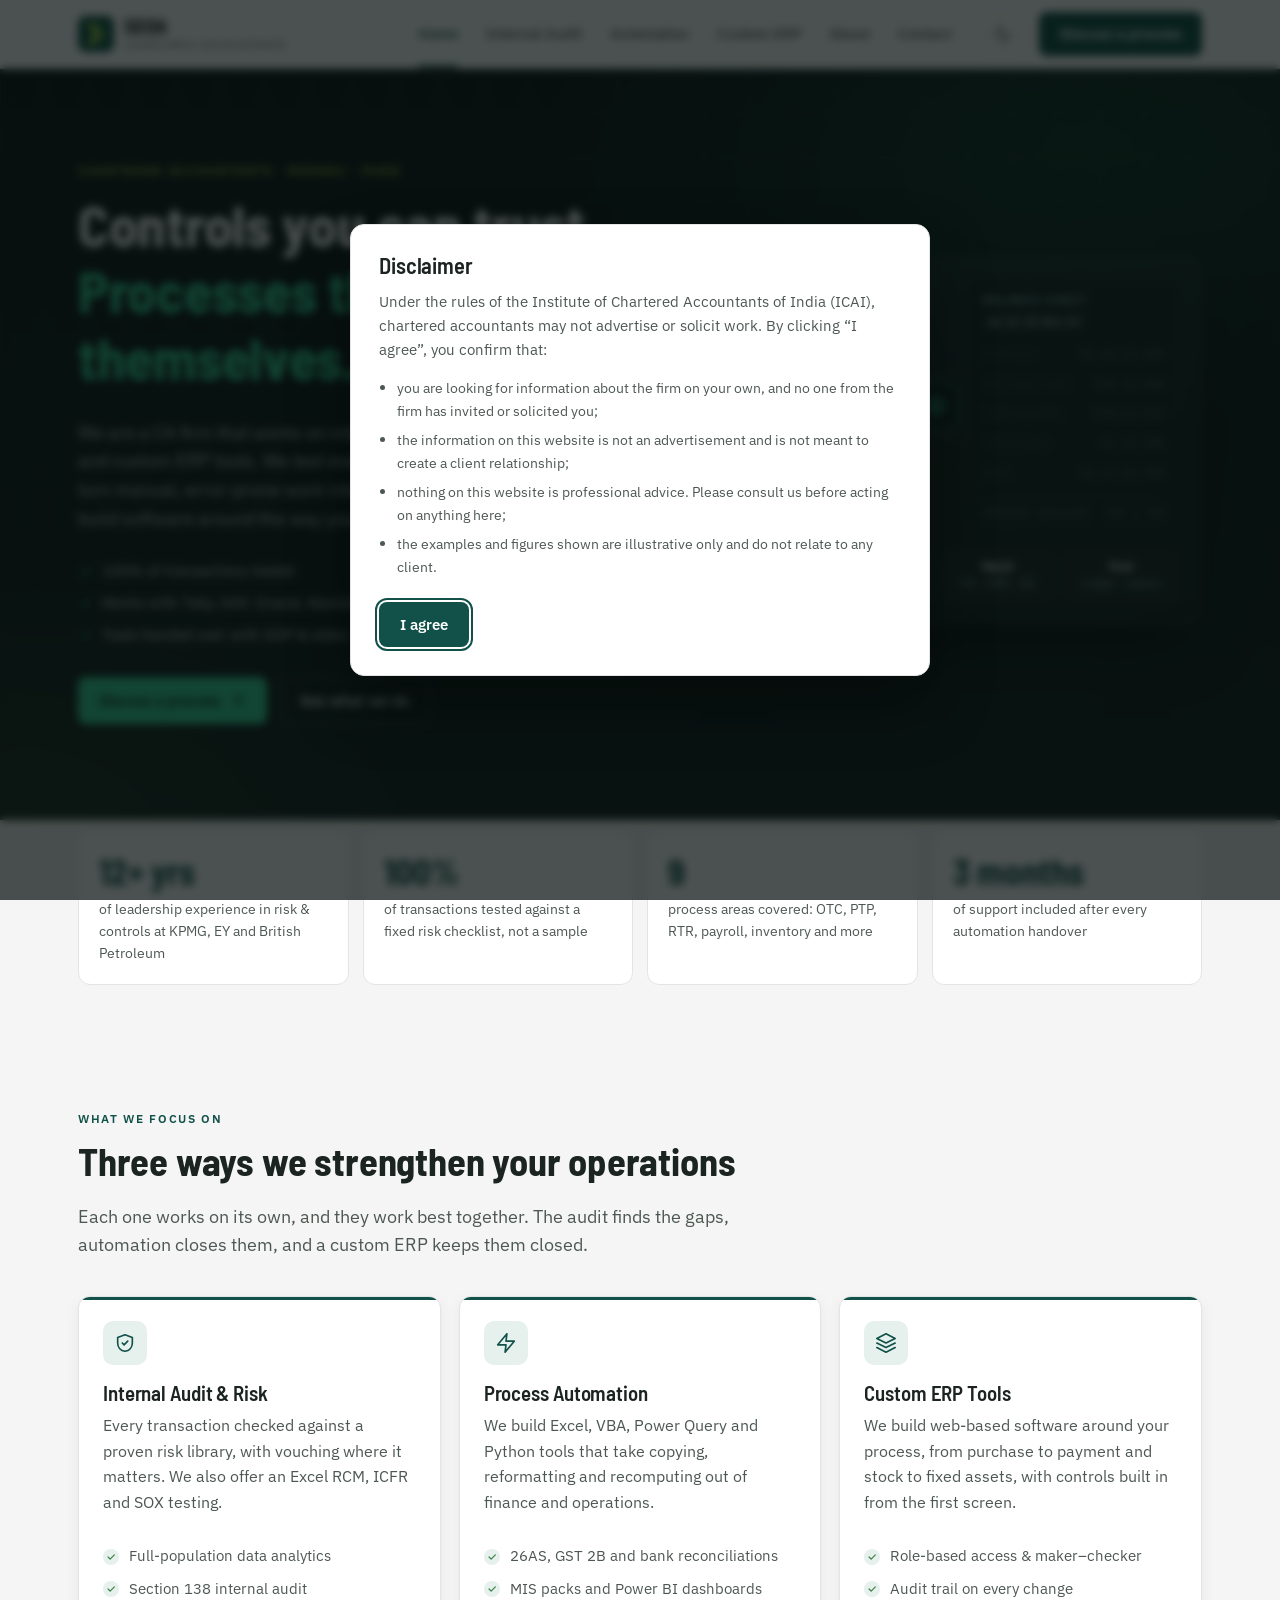
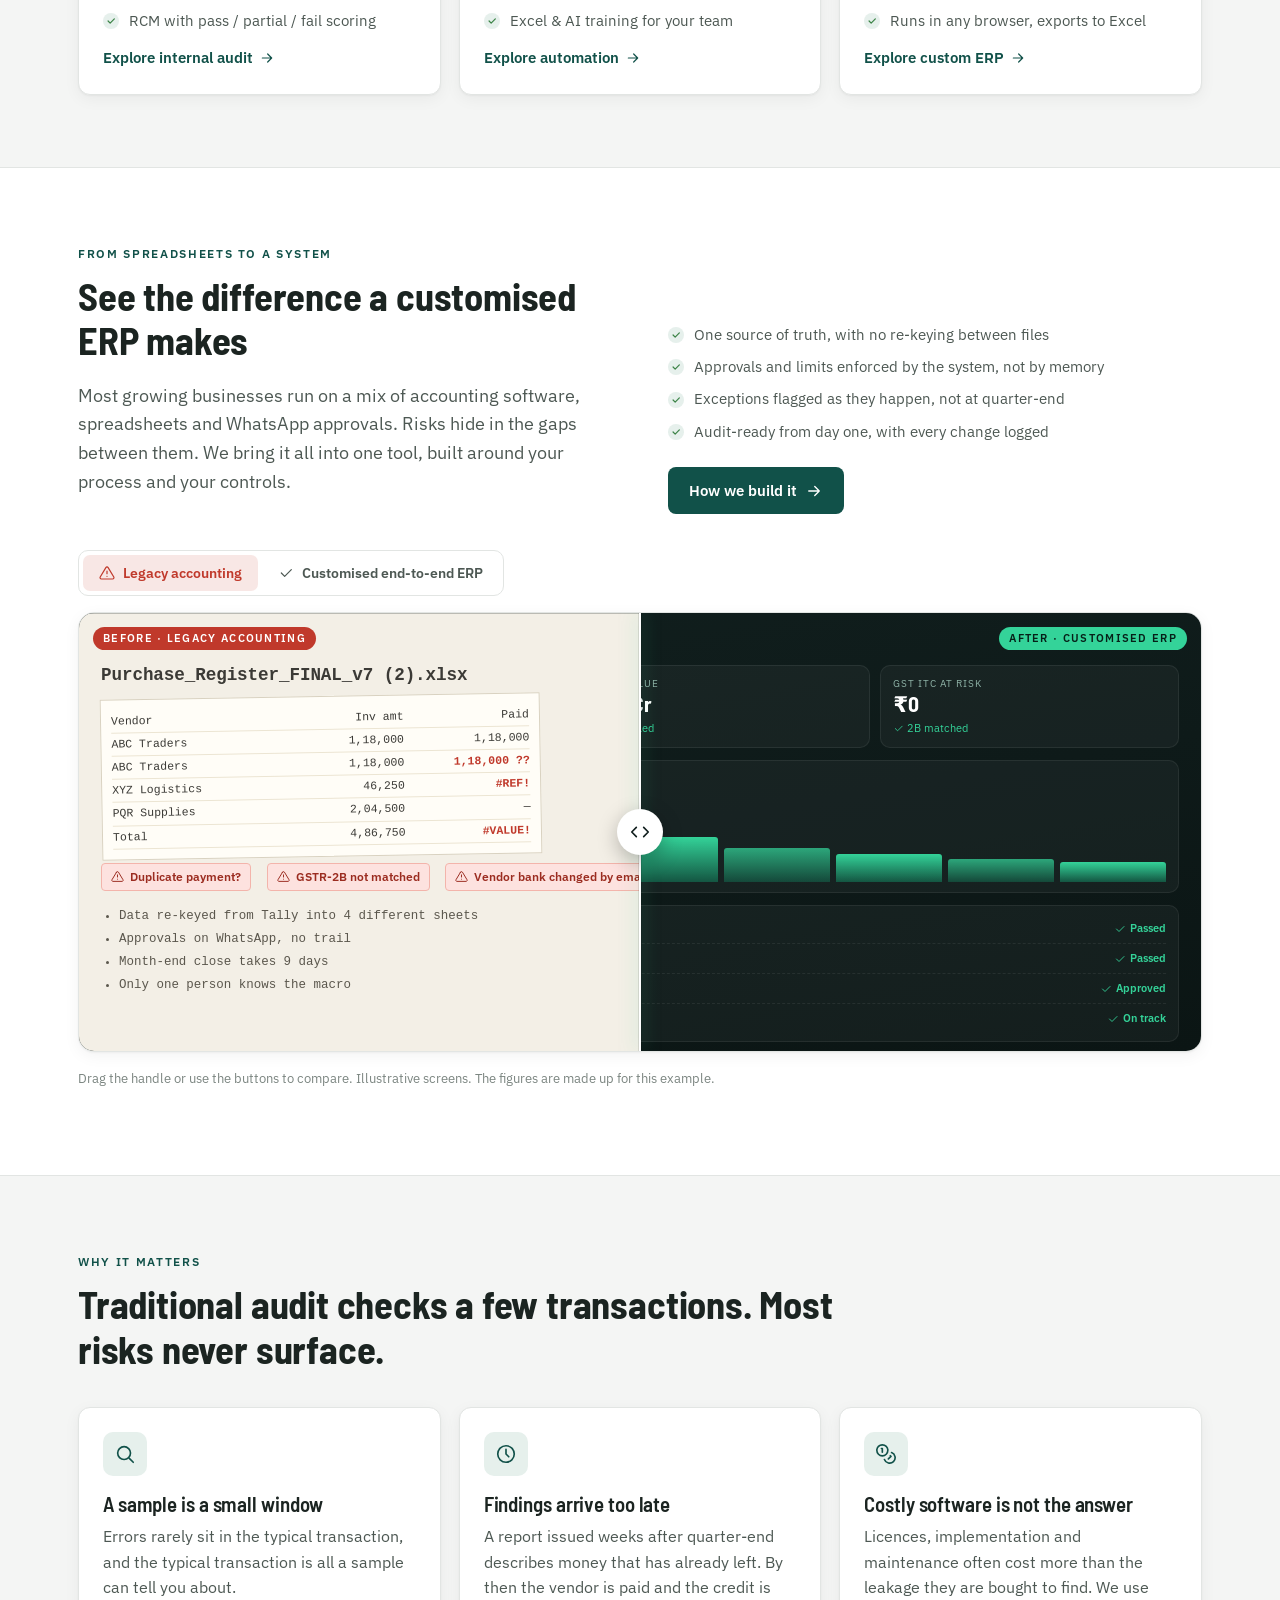
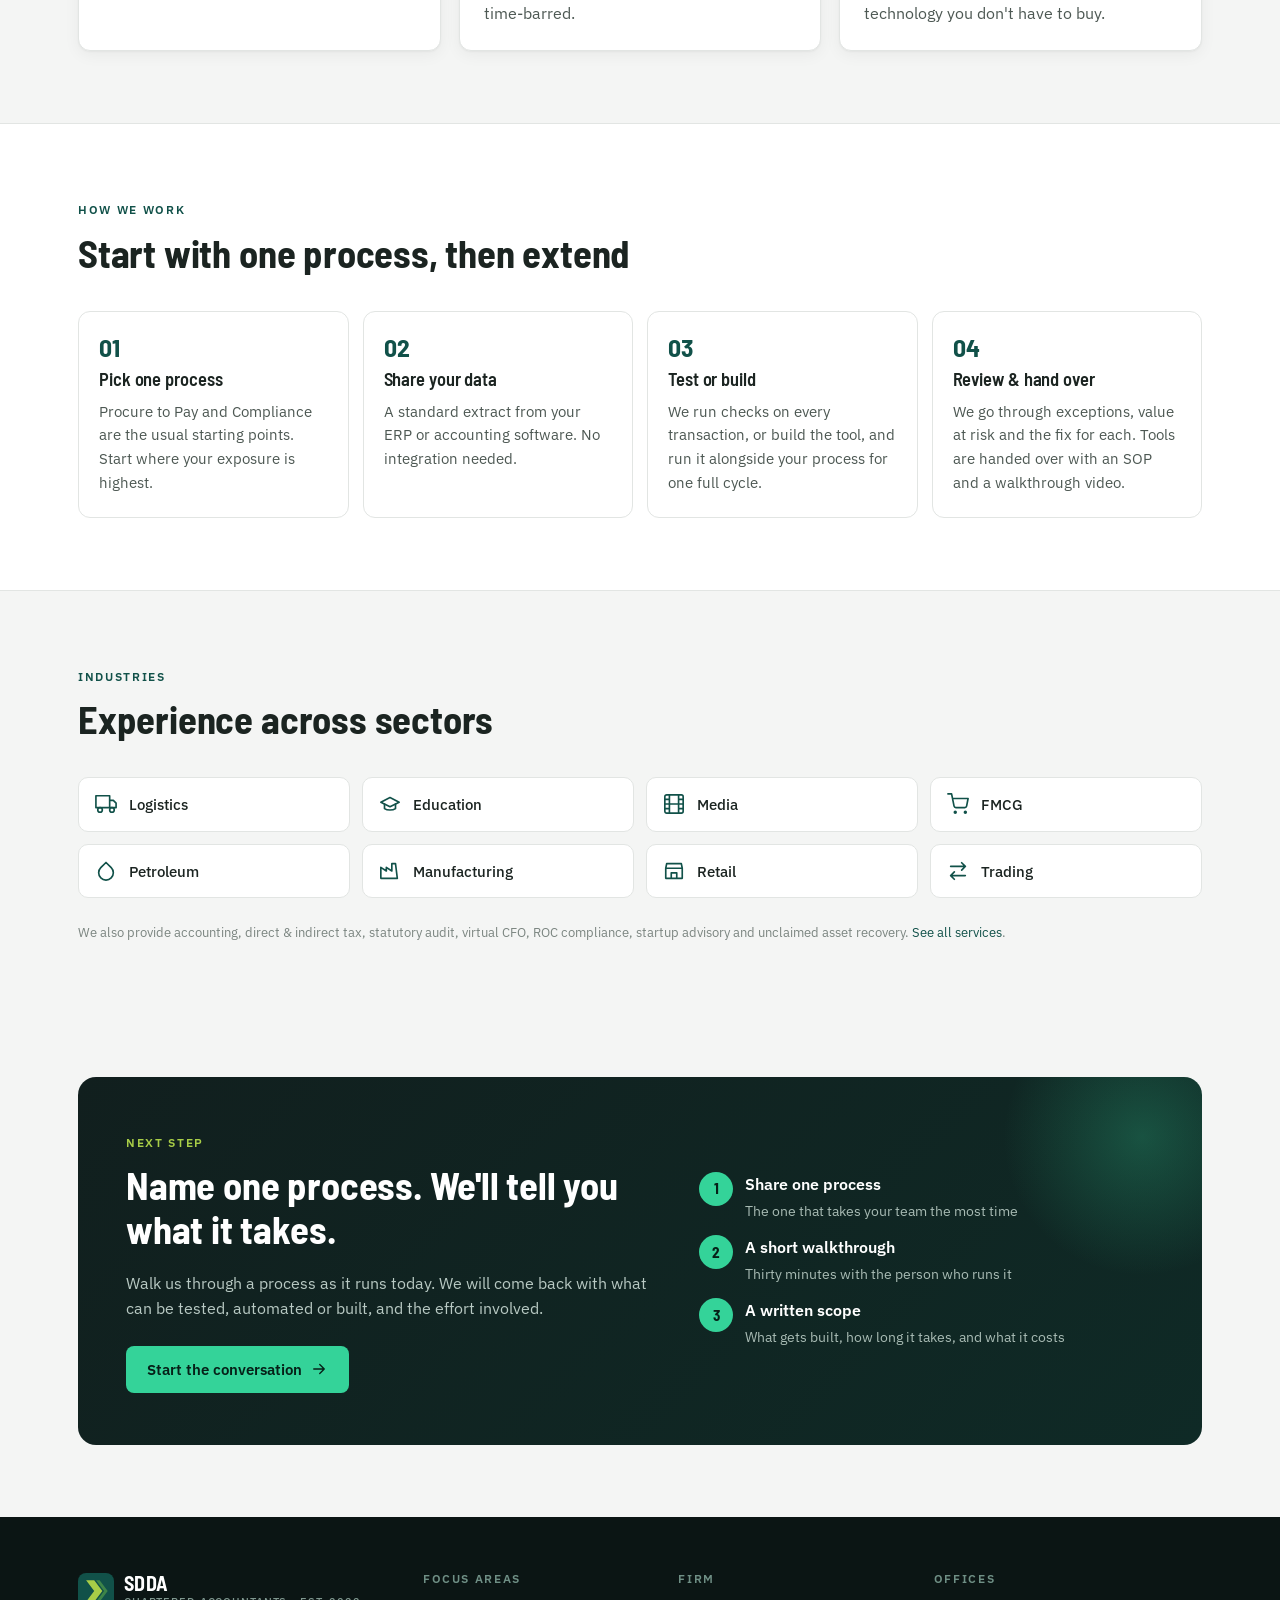
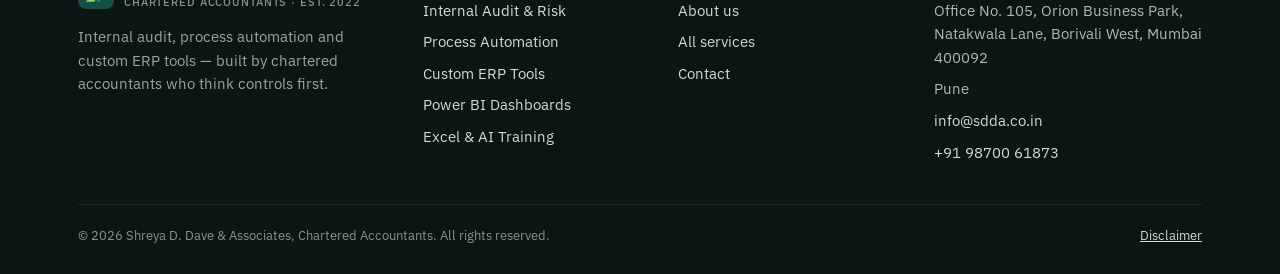
==== index.html @ 6442ee51 "Add SDDA firm website: internal audit, automation and custom ERP focus Static multi-page site with a" ====
<!doctype html>
<html lang="en-IN">
<head>
<meta charset="utf-8">
<meta name="viewport" content="width=device-width, initial-scale=1">
<title>SDDA · Internal Audit, Automation & Custom ERP</title>
<meta name="description" content="Chartered accountants in Mumbai and Pune. Internal audit that tests every transaction, process automation, and custom ERP tools built around your controls.">
<meta name="theme-color" content="#0b1514">
<link rel="icon" href="assets/img/favicon.svg" type="image/svg+xml">
<link rel="preconnect" href="https://fonts.googleapis.com">
<link rel="preconnect" href="https://fonts.gstatic.com" crossorigin>
<link href="https://fonts.googleapis.com/css2?family=Barlow+Semi+Condensed:wght@500;600;700&amp;family=IBM+Plex+Mono:wght@400;500;600&amp;family=IBM+Plex+Sans:wght@400;500;600&amp;display=swap" rel="stylesheet">
<link rel="stylesheet" href="assets/css/style.css">
<script>try{var t=localStorage.getItem("sdda-theme");if(t==="light"||t==="dark")document.documentElement.setAttribute("data-theme",t)}catch(e){}</script>
</head>
<body>
<a class="sr-only" href="#main">Skip to content</a>
<header class="site-header">
  <div class="wrap nav">
    <button class="icon-btn menu-btn" type="button" aria-label="Open menu" aria-expanded="false" aria-controls="nav-links"><svg viewBox="0 0 24 24" fill="none" stroke="currentColor" stroke-width="1.8" stroke-linecap="round" stroke-linejoin="round" aria-hidden="true"><path d="M4 6h16M4 12h16M4 18h16"/></svg></button>
    <a class="brand" href="index.html" aria-label="SDDA home">
      <svg class="brand-mark" viewBox="0 0 40 40" aria-hidden="true"><rect width="40" height="40" rx="9" fill="#115149"/><path d="M9 8h9l9 12-9 12H9l9-12z" fill="#a8cd47"/><path d="M20 8h4l9 12-9 12h-4l9-12z" fill="#3d8448"/></svg>
      <span class="brand-text"><span class="brand-name">SDDA</span><span class="brand-sub">Chartered Accountants</span></span>
    </a>
    <ul class="nav-links" id="nav-links">
        <li><a href="index.html" aria-current="page">Home</a></li>
        <li><a href="internal-audit.html">Internal Audit</a></li>
        <li><a href="automation.html">Automation</a></li>
        <li><a href="erp-solutions.html">Custom ERP</a></li>
        <li><a href="about.html">About</a></li>
        <li><a href="contact.html">Contact</a></li>
        <li class="nav-links-cta"><a href="contact.html">Discuss a process</a></li>
    </ul>
    <div class="nav-actions">
      <button class="icon-btn theme-toggle" type="button" aria-label="Switch light or dark mode"><svg class="i-moon" viewBox="0 0 24 24" fill="none" stroke="currentColor" stroke-width="1.8" stroke-linecap="round" stroke-linejoin="round" aria-hidden="true"><path d="M21 12.8A9 9 0 1111.2 3a7 7 0 009.8 9.8z"/></svg><svg class="i-sun" viewBox="0 0 24 24" fill="none" stroke="currentColor" stroke-width="1.8" stroke-linecap="round" stroke-linejoin="round" aria-hidden="true"><circle cx="12" cy="12" r="4"/><path d="M12 2v2M12 20v2M4.9 4.9l1.4 1.4M17.7 17.7l1.4 1.4M2 12h2M20 12h2M4.9 19.1l1.4-1.4M17.7 6.3l1.4-1.4"/></svg></button>
      <a class="btn btn--primary nav-cta" href="contact.html">Discuss a process</a>
    </div>
  </div>
  <div class="nav-scrim"></div>
</header>
<main id="main">
<section class="hero">
  <div class="wrap hero-grid">
    <div>
      <span class="eyebrow">Chartered Accountants · Mumbai · Pune</span>
      <h1>Controls you can trust. <em>Processes that run themselves.</em></h1>
      <p class="lead">We are a CA firm that works on internal audit, process automation and custom ERP tools. We test every transaction, not a sample. We turn manual, error-prone work into tools your team can run, and we build software around the way your business actually works.</p>
      <ul class="hero-points">
        <li><svg viewBox="0 0 24 24" fill="none" stroke="currentColor" stroke-width="1.8" stroke-linecap="round" stroke-linejoin="round" aria-hidden="true"><path d="M5 12l5 5L20 7"/></svg> 100% of transactions tested</li>
        <li><svg viewBox="0 0 24 24" fill="none" stroke="currentColor" stroke-width="1.8" stroke-linecap="round" stroke-linejoin="round" aria-hidden="true"><path d="M5 12l5 5L20 7"/></svg> Works with Tally, SAP, Oracle, Navision, Busy, Zoho</li>
        <li><svg viewBox="0 0 24 24" fill="none" stroke="currentColor" stroke-width="1.8" stroke-linecap="round" stroke-linejoin="round" aria-hidden="true"><path d="M5 12l5 5L20 7"/></svg> Tools handed over with SOP &amp; video</li>
      </ul>
      <div class="btn-row">
        <a class="btn btn--light" href="contact.html">Discuss a process <svg viewBox="0 0 24 24" fill="none" stroke="currentColor" stroke-width="1.8" stroke-linecap="round" stroke-linejoin="round" aria-hidden="true"><path d="M5 12h14M13 6l6 6-6 6"/></svg></a>
        <a class="btn btn--outline-light" href="#focus">See what we do</a>
      </div>
    </div>

    <!-- Automation Flow graphic -->
    <div class="flow" tabindex="0" aria-label="Illustration: a purchase invoice is read, checked and posted into an audited balance sheet. Hover to see the data flow.">
      <span class="flow-label">Hover to run the pipeline</span>

      <div class="flow-card flow-card--in">
        <span class="scan"></span>
        <h4>Purchase invoice <span class="tag">INV/26-27/0917</span></h4>
        <div class="flow-row"><span>Vendor</span><b>ABC Traders</b></div>
        <div class="flow-row"><span>Invoice date</span><b>03-Nov-26</b></div>
        <div class="flow-row"><span>Taxable value</span><b>₹1,00,000</b></div>
        <div class="flow-row"><span>IGST 18%</span><b>₹18,000</b></div>
        <div class="flow-row"><span>TDS 194Q</span><b>₹100</b></div>
        <div class="flow-total"><span>Payable</span><span>₹1,17,900</span></div>
      </div>

      <div class="flow-pipe" aria-hidden="true">
        <span class="lane"></span><span class="lane"></span><span class="lane"></span><span class="lane"></span><span class="lane"></span>
        <span class="node"><svg viewBox="0 0 24 24" fill="none" stroke="currentColor" stroke-width="1.8" stroke-linecap="round" stroke-linejoin="round" aria-hidden="true"><rect x="4" y="4" width="16" height="16" rx="2"/><rect x="9" y="9" width="6" height="6"/><path d="M9 1v3M15 1v3M9 20v3M15 20v3M20 9h3M20 14h3M1 9h3M1 14h3"/></svg></span>
      </div>

      <div class="flow-card flow-card--out">
        <h4>Balance sheet <span class="tag">as at 31-Mar-27</span></h4>
        <div class="flow-row"><span>Inventory</span><b>₹2,40,18,400</b></div>
        <div class="flow-row"><span>GST input credit</span><b>₹18,42,600</b></div>
        <div class="flow-row"><span>Trade payables</span><b>₹38,62,150</b></div>
        <div class="flow-row"><span>TDS payable</span><b>₹1,24,300</b></div>
        <div class="flow-row"><span>Bank</span><b>₹1,27,05,900</b></div>
        <div class="flow-total"><span>Checks passed</span><span>42 / 42</span></div>
        <span class="stamp"><svg viewBox="0 0 24 24" fill="none" stroke="currentColor" stroke-width="1.8" stroke-linecap="round" stroke-linejoin="round" aria-hidden="true"><path d="M12 3l8 3v6c0 5-3.4 8.4-8 9-4.6-.6-8-4-8-9V6l8-3z"/><path d="M9 12l2 2 4-4"/></svg> Audited</span>
      </div>

      <div class="flow-steps" aria-hidden="true">
        <div class="flow-step"><b>Read</b>PDF → data</div>
        <div class="flow-step"><b>Validate</b>GSTIN · HSN · TDS</div>
        <div class="flow-step"><b>Match</b>PO · GRN · 2B</div>
        <div class="flow-step"><b>Post</b>Ledger · reports</div>
      </div>
    </div>
  </div>
</section>

<section class="section--tight">
  <div class="wrap stats-band">
    <div class="stats">
      <div class="stat"><div class="stat-num">12+ yrs</div><div class="stat-label">of leadership experience in risk &amp; controls at KPMG, EY and British Petroleum</div></div>
      <div class="stat"><div class="stat-num">100%</div><div class="stat-label">of transactions tested against a fixed risk checklist, not a sample</div></div>
      <div class="stat"><div class="stat-num">9</div><div class="stat-label">process areas covered: OTC, PTP, RTR, payroll, inventory and more</div></div>
      <div class="stat"><div class="stat-num">3 months</div><div class="stat-label">of support included after every automation handover</div></div>
    </div>
  </div>
</section>

<section class="section" id="focus">
  <div class="wrap">
    <div class="section-head">
      <span class="eyebrow">What we focus on</span>
      <h2>Three ways we strengthen your operations</h2>
      <p class="lead">Each one works on its own, and they work best together. The audit finds the gaps, automation closes them, and a custom ERP keeps them closed.</p>
    </div>
    <div class="grid grid-3">
      <a class="card card--link pillar" href="internal-audit.html">
        <span class="ico"><svg viewBox="0 0 24 24" fill="none" stroke="currentColor" stroke-width="1.8" stroke-linecap="round" stroke-linejoin="round" aria-hidden="true"><path d="M12 3l8 3v6c0 5-3.4 8.4-8 9-4.6-.6-8-4-8-9V6l8-3z"/><path d="M9 12l2 2 4-4"/></svg></span>
        <h3>Internal Audit &amp; Risk</h3>
        <p>Every transaction checked against a proven risk library, with vouching where it matters. We also offer an Excel RCM, ICFR and SOX testing.</p>
        <ul class="ticks">
          <li>Full-population data analytics</li>
          <li>Section 138 internal audit</li>
          <li>RCM with pass / partial / fail scoring</li>
        </ul>
        <span class="more">Explore internal audit <svg viewBox="0 0 24 24" fill="none" stroke="currentColor" stroke-width="1.8" stroke-linecap="round" stroke-linejoin="round" aria-hidden="true"><path d="M5 12h14M13 6l6 6-6 6"/></svg></span>
      </a>
      <a class="card card--link pillar" href="automation.html">
        <span class="ico"><svg viewBox="0 0 24 24" fill="none" stroke="currentColor" stroke-width="1.8" stroke-linecap="round" stroke-linejoin="round" aria-hidden="true"><path d="M13 2L3 14h9l-1 8 10-12h-9l1-8z"/></svg></span>
        <h3>Process Automation</h3>
        <p>We build Excel, VBA, Power Query and Python tools that take copying, reformatting and recomputing out of finance and operations.</p>
        <ul class="ticks">
          <li>26AS, GST 2B and bank reconciliations</li>
          <li>MIS packs and Power BI dashboards</li>
          <li>Excel &amp; AI training for your team</li>
        </ul>
        <span class="more">Explore automation <svg viewBox="0 0 24 24" fill="none" stroke="currentColor" stroke-width="1.8" stroke-linecap="round" stroke-linejoin="round" aria-hidden="true"><path d="M5 12h14M13 6l6 6-6 6"/></svg></span>
      </a>
      <a class="card card--link pillar" href="erp-solutions.html">
        <span class="ico"><svg viewBox="0 0 24 24" fill="none" stroke="currentColor" stroke-width="1.8" stroke-linecap="round" stroke-linejoin="round" aria-hidden="true"><path d="M12 2l10 5-10 5L2 7l10-5z"/><path d="M2 17l10 5 10-5M2 12l10 5 10-5"/></svg></span>
        <h3>Custom ERP Tools</h3>
        <p>We build web-based software around your process, from purchase to payment and stock to fixed assets, with controls built in from the first screen.</p>
        <ul class="ticks">
          <li>Role-based access &amp; maker–checker</li>
          <li>Audit trail on every change</li>
          <li>Runs in any browser, exports to Excel</li>
        </ul>
        <span class="more">Explore custom ERP <svg viewBox="0 0 24 24" fill="none" stroke="currentColor" stroke-width="1.8" stroke-linecap="round" stroke-linejoin="round" aria-hidden="true"><path d="M5 12h14M13 6l6 6-6 6"/></svg></span>
      </a>
    </div>
  </div>
</section>

<section class="section section--alt">
  <div class="wrap">
    <div class="split" style="align-items:end">
      <div>
        <span class="eyebrow">From spreadsheets to a system</span>
        <h2>See the difference a customised ERP makes</h2>
        <p class="lead">Most growing businesses run on a mix of accounting software, spreadsheets and WhatsApp approvals. Risks hide in the gaps between them. We bring it all into one tool, built around your process and your controls.</p>
      </div>
      <div>
        <ul class="ticks">
          <li>One source of truth, with no re-keying between files</li>
          <li>Approvals and limits enforced by the system, not by memory</li>
          <li>Exceptions flagged as they happen, not at quarter-end</li>
          <li>Audit-ready from day one, with every change logged</li>
        </ul>
        <div class="btn-row mt-3"><a class="btn btn--primary" href="erp-solutions.html">How we build it <svg viewBox="0 0 24 24" fill="none" stroke="currentColor" stroke-width="1.8" stroke-linecap="round" stroke-linejoin="round" aria-hidden="true"><path d="M5 12h14M13 6l6 6-6 6"/></svg></a></div>
      </div>
    </div>
    <div class="mt-4">
<div class="ba">
  <div class="ba-tabs" role="tablist" aria-label="Compare legacy accounting with a customised ERP">
    <button class="ba-tab" type="button" role="tab" data-side="before" aria-selected="false"><svg viewBox="0 0 24 24" fill="none" stroke="currentColor" stroke-width="1.8" stroke-linecap="round" stroke-linejoin="round" aria-hidden="true"><path d="M10.3 3.9L1.8 18a2 2 0 001.7 3h17a2 2 0 001.7-3L13.7 3.9a2 2 0 00-3.4 0z"/><path d="M12 9v4M12 17h.01"/></svg> Legacy accounting</button>
    <button class="ba-tab" type="button" role="tab" data-side="after" aria-selected="true"><svg viewBox="0 0 24 24" fill="none" stroke="currentColor" stroke-width="1.8" stroke-linecap="round" stroke-linejoin="round" aria-hidden="true"><path d="M5 12l5 5L20 7"/></svg> Customised end-to-end ERP</button>
  </div>
  <div class="ba-stage">
    <!-- AFTER: customised ERP -->
    <div class="ba-pane ba-pane--after" aria-label="Customised end-to-end ERP">
      <span class="ba-cap ba-cap--after">After · Customised ERP</span>
      <div class="erp">
        <div class="erp-side">
          <div class="g">Overview</div>
          <div class="it on">Dashboard</div>
          <div class="g">Operations</div>
          <div class="it">Purchase orders <span class="bd">12</span></div>
          <div class="it">Inventory</div>
          <div class="it">Fixed assets</div>
          <div class="g">Controls</div>
          <div class="it">Approvals <span class="bd red">3</span></div>
          <div class="it">Exceptions <span class="bd">5</span></div>
          <div class="it">Audit trail</div>
        </div>
        <div class="erp-main">
          <div class="erp-kpis">
            <div class="erp-kpi"><small>Payables due</small><b>₹38.6 L</b><i><svg viewBox="0 0 24 24" fill="none" stroke="currentColor" stroke-width="1.8" stroke-linecap="round" stroke-linejoin="round" aria-hidden="true"><path d="M5 12l5 5L20 7"/></svg> All approved</i></div>
            <div class="erp-kpi"><small>Stock value</small><b>₹2.4 Cr</b><i><svg viewBox="0 0 24 24" fill="none" stroke="currentColor" stroke-width="1.8" stroke-linecap="round" stroke-linejoin="round" aria-hidden="true"><path d="M5 12l5 5L20 7"/></svg> Reconciled</i></div>
            <div class="erp-kpi"><small>GST ITC at risk</small><b>₹0</b><i><svg viewBox="0 0 24 24" fill="none" stroke="currentColor" stroke-width="1.8" stroke-linecap="round" stroke-linejoin="round" aria-hidden="true"><path d="M5 12l5 5L20 7"/></svg> 2B matched</i></div>
          </div>
          <div class="erp-chart">
            <small>Monthly close · days taken</small>
            <div class="bars" aria-hidden="true">
              <span style="height:92%"></span><span style="height:84%"></span><span style="height:70%"></span><span style="height:58%"></span><span style="height:44%"></span><span style="height:36%"></span><span style="height:30%"></span><span style="height:26%"></span>
            </div>
          </div>
          <div class="erp-checks">
            <div class="c">Three-way match: PO · GRN · invoice <span class="ok"><svg viewBox="0 0 24 24" fill="none" stroke="currentColor" stroke-width="1.8" stroke-linecap="round" stroke-linejoin="round" aria-hidden="true"><path d="M5 12l5 5L20 7"/></svg> Passed</span></div>
            <div class="c">Duplicate invoice check <span class="ok"><svg viewBox="0 0 24 24" fill="none" stroke="currentColor" stroke-width="1.8" stroke-linecap="round" stroke-linejoin="round" aria-hidden="true"><path d="M5 12l5 5L20 7"/></svg> Passed</span></div>
            <div class="c">Vendor bank change: maker–checker <span class="ok"><svg viewBox="0 0 24 24" fill="none" stroke="currentColor" stroke-width="1.8" stroke-linecap="round" stroke-linejoin="round" aria-hidden="true"><path d="M5 12l5 5L20 7"/></svg> Approved</span></div>
            <div class="c">MSME 45-day payment watch <span class="ok"><svg viewBox="0 0 24 24" fill="none" stroke="currentColor" stroke-width="1.8" stroke-linecap="round" stroke-linejoin="round" aria-hidden="true"><path d="M5 12l5 5L20 7"/></svg> On track</span></div>
          </div>
        </div>
      </div>
    </div>
    <!-- BEFORE: legacy accounting -->
    <div class="ba-pane ba-pane--before" aria-label="Legacy accounting">
      <span class="ba-cap ba-cap--before">Before · Legacy accounting</span>
      <div class="legacy">
        <h4>Purchase_Register_FINAL_v7 (2).xlsx</h4>
        <div class="legacy-sheet" aria-hidden="true">
          <div class="r"><span>Vendor</span><span>Inv amt</span><span>Paid</span></div>
          <div class="r"><span>ABC Traders</span><span>1,18,000</span><span>1,18,000</span></div>
          <div class="r"><span>ABC Traders</span><span>1,18,000</span><span class="x">1,18,000 ??</span></div>
          <div class="r"><span>XYZ Logistics</span><span>46,250</span><span class="x">#REF!</span></div>
          <div class="r"><span>PQR Supplies</span><span>2,04,500</span><span>—</span></div>
          <div class="r"><span>Total</span><span>4,86,750</span><span class="x">#VALUE!</span></div>
        </div>
        <div>
          <span class="legacy-alert"><svg viewBox="0 0 24 24" fill="none" stroke="currentColor" stroke-width="1.8" stroke-linecap="round" stroke-linejoin="round" aria-hidden="true"><path d="M10.3 3.9L1.8 18a2 2 0 001.7 3h17a2 2 0 001.7-3L13.7 3.9a2 2 0 00-3.4 0z"/><path d="M12 9v4M12 17h.01"/></svg> Duplicate payment?</span>
          <span class="legacy-alert"><svg viewBox="0 0 24 24" fill="none" stroke="currentColor" stroke-width="1.8" stroke-linecap="round" stroke-linejoin="round" aria-hidden="true"><path d="M10.3 3.9L1.8 18a2 2 0 001.7 3h17a2 2 0 001.7-3L13.7 3.9a2 2 0 00-3.4 0z"/><path d="M12 9v4M12 17h.01"/></svg> GSTR-2B not matched</span>
          <span class="legacy-alert"><svg viewBox="0 0 24 24" fill="none" stroke="currentColor" stroke-width="1.8" stroke-linecap="round" stroke-linejoin="round" aria-hidden="true"><path d="M10.3 3.9L1.8 18a2 2 0 001.7 3h17a2 2 0 001.7-3L13.7 3.9a2 2 0 00-3.4 0z"/><path d="M12 9v4M12 17h.01"/></svg> Vendor bank changed by email</span>
          <span class="legacy-alert"><svg viewBox="0 0 24 24" fill="none" stroke="currentColor" stroke-width="1.8" stroke-linecap="round" stroke-linejoin="round" aria-hidden="true"><path d="M10.3 3.9L1.8 18a2 2 0 001.7 3h17a2 2 0 001.7-3L13.7 3.9a2 2 0 00-3.4 0z"/><path d="M12 9v4M12 17h.01"/></svg> Stock negative at Pune</span>
        </div>
        <ul class="legacy-notes">
          <li>Data re-keyed from Tally into 4 different sheets</li>
          <li>Approvals on WhatsApp, no trail</li>
          <li>Month-end close takes 9 days</li>
          <li>Only one person knows the macro</li>
        </ul>
        <div class="sticky-note">Ask accounts which file is the latest!!</div>
        <div class="sticky-note n2">TDS rate check pending…</div>
      </div>
    </div>
    <div class="ba-handle" aria-hidden="true"><span class="ba-knob"><svg viewBox="0 0 24 24" fill="none" stroke="currentColor" stroke-width="1.8" stroke-linecap="round" stroke-linejoin="round" aria-hidden="true"><path d="M8 7l-5 5 5 5M16 7l5 5-5 5"/></svg></span></div>
    <input class="ba-range" type="range" min="0" max="100" value="50" step="1" aria-label="Drag to compare legacy accounting with the customised ERP">
  </div>
  <p class="note mt-2">Drag the handle or use the buttons to compare. Illustrative screens. The figures are made up for this example.</p>
</div>

    </div>
  </div>
</section>

<section class="section">
  <div class="wrap">
    <div class="section-head">
      <span class="eyebrow">Why it matters</span>
      <h2>Traditional audit checks a few transactions. Most risks never surface.</h2>
    </div>
    <div class="grid grid-3">
      <div class="card"><span class="ico"><svg viewBox="0 0 24 24" fill="none" stroke="currentColor" stroke-width="1.8" stroke-linecap="round" stroke-linejoin="round" aria-hidden="true"><circle cx="11" cy="11" r="7"/><path d="M21 21l-4.3-4.3"/></svg></span><h3>A sample is a small window</h3><p>Errors rarely sit in the typical transaction, and the typical transaction is all a sample can tell you about.</p></div>
      <div class="card"><span class="ico"><svg viewBox="0 0 24 24" fill="none" stroke="currentColor" stroke-width="1.8" stroke-linecap="round" stroke-linejoin="round" aria-hidden="true"><circle cx="12" cy="12" r="9"/><path d="M12 7v5l3 3"/></svg></span><h3>Findings arrive too late</h3><p>A report issued weeks after quarter-end describes money that has already left. By then the vendor is paid and the credit is time-barred.</p></div>
      <div class="card"><span class="ico"><svg viewBox="0 0 24 24" fill="none" stroke="currentColor" stroke-width="1.8" stroke-linecap="round" stroke-linejoin="round" aria-hidden="true"><circle cx="8" cy="8" r="6"/><path d="M18.1 10.4A6 6 0 1110.3 18M7 6h1v4M16.7 13.9l.7.7-2.8 2.8"/></svg></span><h3>Costly software is not the answer</h3><p>Licences, implementation and maintenance often cost more than the leakage they are bought to find. We use technology you don't have to buy.</p></div>
    </div>
  </div>
</section>

<section class="section section--alt">
  <div class="wrap">
    <div class="section-head">
      <span class="eyebrow">How we work</span>
      <h2>Start with one process, then extend</h2>
    </div>
    <div class="steps">
      <div class="step"><h3>Pick one process</h3><p>Procure to Pay and Compliance are the usual starting points. Start where your exposure is highest.</p></div>
      <div class="step"><h3>Share your data</h3><p>A standard extract from your ERP or accounting software. No integration needed.</p></div>
      <div class="step"><h3>Test or build</h3><p>We run checks on every transaction, or build the tool, and run it alongside your process for one full cycle.</p></div>
      <div class="step"><h3>Review &amp; hand over</h3><p>We go through exceptions, value at risk and the fix for each. Tools are handed over with an SOP and a walkthrough video.</p></div>
    </div>
  </div>
</section>

<section class="section">
  <div class="wrap">
    <div class="section-head">
      <span class="eyebrow">Industries</span>
      <h2>Experience across sectors</h2>
    </div>
    <div class="industries">
      <div class="industry"><svg viewBox="0 0 24 24" fill="none" stroke="currentColor" stroke-width="1.8" stroke-linecap="round" stroke-linejoin="round" aria-hidden="true"><path d="M1 3h15v13H1zM16 8h4l3 3v5h-7"/><circle cx="5.5" cy="18.5" r="2.5"/><circle cx="18.5" cy="18.5" r="2.5"/></svg> Logistics</div>
      <div class="industry"><svg viewBox="0 0 24 24" fill="none" stroke="currentColor" stroke-width="1.8" stroke-linecap="round" stroke-linejoin="round" aria-hidden="true"><path d="M22 10L12 5 2 10l10 5 10-5z"/><path d="M6 12v5c3 2 9 2 12 0v-5"/></svg> Education</div>
      <div class="industry"><svg viewBox="0 0 24 24" fill="none" stroke="currentColor" stroke-width="1.8" stroke-linecap="round" stroke-linejoin="round" aria-hidden="true"><rect x="2" y="2" width="20" height="20" rx="2"/><path d="M7 2v20M17 2v20M2 12h20M2 7h5M2 17h5M17 17h5M17 7h5"/></svg> Media</div>
      <div class="industry"><svg viewBox="0 0 24 24" fill="none" stroke="currentColor" stroke-width="1.8" stroke-linecap="round" stroke-linejoin="round" aria-hidden="true"><circle cx="9" cy="21" r="1"/><circle cx="20" cy="21" r="1"/><path d="M1 1h4l2.7 13.4a2 2 0 002 1.6h9.7a2 2 0 002-1.6L23 6H6"/></svg> FMCG</div>
      <div class="industry"><svg viewBox="0 0 24 24" fill="none" stroke="currentColor" stroke-width="1.8" stroke-linecap="round" stroke-linejoin="round" aria-hidden="true"><path d="M12 2.7l5.7 5.6a8 8 0 11-11.4 0z"/></svg> Petroleum</div>
      <div class="industry"><svg viewBox="0 0 24 24" fill="none" stroke="currentColor" stroke-width="1.8" stroke-linecap="round" stroke-linejoin="round" aria-hidden="true"><path d="M2 20V8l6 4V8l6 4V4h4l2 16H2z"/></svg> Manufacturing</div>
      <div class="industry"><svg viewBox="0 0 24 24" fill="none" stroke="currentColor" stroke-width="1.8" stroke-linecap="round" stroke-linejoin="round" aria-hidden="true"><path d="M3 9l1-5h16l1 5M3 9v11h18V9M3 9h18M9 20v-6h6v6"/></svg> Retail</div>
      <div class="industry"><svg viewBox="0 0 24 24" fill="none" stroke="currentColor" stroke-width="1.8" stroke-linecap="round" stroke-linejoin="round" aria-hidden="true"><path d="M16 3l4 4-4 4M20 7H4M8 21l-4-4 4-4M4 17h16"/></svg> Trading</div>
    </div>
    <p class="note mt-3">We also provide accounting, direct &amp; indirect tax, statutory audit, virtual CFO, ROC compliance, startup advisory and unclaimed asset recovery. <a href="about.html#services">See all services</a>.</p>
  </div>
</section>

<section class="section--tight" style="padding-bottom:72px">
  <div class="wrap">
    <div class="cta">
      <div class="cta-grid">
        <div>
          <span class="eyebrow" style="color:var(--lime)">Next step</span>
          <h2>Name one process. We'll tell you what it takes.</h2>
          <p>Walk us through a process as it runs today. We will come back with what can be tested, automated or built, and the effort involved.</p>
          <div class="btn-row mt-3"><a class="btn btn--light" href="contact.html">Start the conversation <svg viewBox="0 0 24 24" fill="none" stroke="currentColor" stroke-width="1.8" stroke-linecap="round" stroke-linejoin="round" aria-hidden="true"><path d="M5 12h14M13 6l6 6-6 6"/></svg></a></div>
        </div>
        <ol class="cta-steps">
          <li><span class="n">1</span><div><b>Share one process</b><span>The one that takes your team the most time</span></div></li>
          <li><span class="n">2</span><div><b>A short walkthrough</b><span>Thirty minutes with the person who runs it</span></div></li>
          <li><span class="n">3</span><div><b>A written scope</b><span>What gets built, how long it takes, and what it costs</span></div></li>
        </ol>
      </div>
    </div>
  </div>
</section>

</main>
<footer class="site-footer">
  <div class="wrap">
    <div class="footer-grid">
      <div>
        <a class="brand" href="index.html"><svg class="brand-mark" viewBox="0 0 40 40" aria-hidden="true"><rect width="40" height="40" rx="9" fill="#115149"/><path d="M9 8h9l9 12-9 12H9l9-12z" fill="#a8cd47"/><path d="M20 8h4l9 12-9 12h-4l9-12z" fill="#3d8448"/></svg><span class="brand-text"><span class="brand-name">SDDA</span><span class="brand-sub">Chartered Accountants · Est. 2022</span></span></a>
        <p class="mt-2">Internal audit, process automation and custom ERP tools — built by chartered accountants who think controls first.</p>
      </div>
      <div>
        <h4>Focus areas</h4>
        <ul>
          <li><a href="internal-audit.html">Internal Audit &amp; Risk</a></li>
          <li><a href="automation.html">Process Automation</a></li>
          <li><a href="erp-solutions.html">Custom ERP Tools</a></li>
          <li><a href="automation.html#dashboards">Power BI Dashboards</a></li>
          <li><a href="automation.html#training">Excel &amp; AI Training</a></li>
        </ul>
      </div>
      <div>
        <h4>Firm</h4>
        <ul>
          <li><a href="about.html">About us</a></li>
          <li><a href="about.html#services">All services</a></li>
          <li><a href="contact.html">Contact</a></li>
        </ul>
      </div>
      <div>
        <h4>Offices</h4>
        <ul>
          <li>Office No. 105, Orion Business Park, Natakwala Lane, Borivali West, Mumbai 400092</li>
          <li>Pune</li>
          <li><a href="mailto:info@sdda.co.in">info@sdda.co.in</a></li>
          <li><a href="tel:+919870061873">+91 98700 61873</a></li>
        </ul>
      </div>
    </div>
    <div class="footer-bottom">
      <span>© <span data-year>2026</span> Shreya D. Dave &amp; Associates, Chartered Accountants. All rights reserved.</span>
      <button type="button" data-open-disclaimer>Disclaimer</button>
    </div>
  </div>
</footer>

<div class="disclaimer" id="disclaimer" role="dialog" aria-modal="true" aria-labelledby="disclaimer-title">
  <div class="disclaimer-box">
    <h3 id="disclaimer-title">Disclaimer</h3>
    <p>Under the rules of the Institute of Chartered Accountants of India (ICAI), chartered accountants may not advertise or solicit work. By clicking “I agree”, you confirm that:</p>
    <ul>
      <li>you are looking for information about the firm on your own, and no one from the firm has invited or solicited you;</li>
      <li>the information on this website is not an advertisement and is not meant to create a client relationship;</li>
      <li>nothing on this website is professional advice. Please consult us before acting on anything here;</li>
      <li>the examples and figures shown are illustrative only and do not relate to any client.</li>
    </ul>
    <div class="btn-row mt-3"><button class="btn btn--primary" type="button" data-agree>I agree</button></div>
  </div>
</div>
<script src="assets/js/main.js"></script>
</body>
</html>
---- assets/css/style.css ----
/* =========================================================
   SDDA — Chartered Accountants · site styles
   Brand: deep green #115149 · mid green #3d8448 · lime #a8cd47
   ========================================================= */

:root {
  --accent: #115149;
  --accent-2: #3d8448;
  --accent-soft: #e6f0ec;
  --lime: #a8cd47;

  --bg: #f4f5f4;
  --surface: #ffffff;
  --surface-2: #f9faf9;
  --border: #e2e5e3;
  --text: #1b2421;
  --text-2: #4d5853;
  --text-3: #7b8580;

  --slate-900: #0b1514;
  --slate-800: #111f1e;
  --slate-700: #1a2c2a;
  --slate-600: #26403c;
  --emerald: #34d399;
  --emerald-2: #10b981;

  --ok: #1f8a4c;
  --warn: #b7791f;
  --bad: #c0392b;

  --radius: 12px;
  --radius-sm: 8px;
  --shadow: 0 1px 2px rgba(16, 24, 22, .04), 0 4px 16px rgba(16, 24, 22, .05);

  --f-head: "Barlow Semi Condensed", "Arial Narrow", system-ui, sans-serif;
  --f-body: "IBM Plex Sans", system-ui, -apple-system, "Segoe UI", sans-serif;
  --f-mono: "IBM Plex Mono", ui-monospace, Menlo, Consolas, monospace;

  --wrap: 1180px;
  color-scheme: light;
}

@media (prefers-color-scheme: dark) {
  :root:not([data-theme="light"]) {
    --accent: #6cc38f;
    --accent-2: #8fd3a6;
    --accent-soft: #15302a;
    --bg: #0c1413;
    --surface: #131e1c;
    --surface-2: #172422;
    --border: #24342f;
    --text: #e7eeeb;
    --text-2: #b3c0bb;
    --text-3: #83918b;
    --ok: #4cc27e;
    --warn: #e0a64a;
    --bad: #ef6a5b;
    --shadow: 0 1px 2px rgba(0, 0, 0, .3), 0 4px 16px rgba(0, 0, 0, .25);
    color-scheme: dark;
  }
}
:root[data-theme="dark"] {
  --accent: #6cc38f;
  --accent-2: #8fd3a6;
  --accent-soft: #15302a;
  --bg: #0c1413;
  --surface: #131e1c;
  --surface-2: #172422;
  --border: #24342f;
  --text: #e7eeeb;
  --text-2: #b3c0bb;
  --text-3: #83918b;
  --ok: #4cc27e;
  --warn: #e0a64a;
  --bad: #ef6a5b;
  --shadow: 0 1px 2px rgba(0, 0, 0, .3), 0 4px 16px rgba(0, 0, 0, .25);
  color-scheme: dark;
}

/* ---------- base ---------- */
*, *::before, *::after { box-sizing: border-box; }
html { -webkit-text-size-adjust: 100%; scroll-behavior: smooth; }
body {
  margin: 0;
  background: var(--bg);
  color: var(--text);
  font: 16px/1.6 var(--f-body);
  overflow-x: hidden;
}
img, svg { max-width: 100%; display: block; }
a { color: var(--accent); text-decoration: none; }
a:hover { text-decoration: underline; }
h1, h2, h3, h4 { font-family: var(--f-head); line-height: 1.15; margin: 0 0 .5em; color: var(--text); letter-spacing: -.005em; }
h1 { font-size: clamp(2.2rem, 5vw, 3.6rem); font-weight: 700; }
h2 { font-size: clamp(1.7rem, 3.4vw, 2.4rem); font-weight: 700; }
h3 { font-size: 1.3rem; font-weight: 600; }
p { margin: 0 0 1em; color: var(--text-2); }
code, .mono { font-family: var(--f-mono); font-size: .9em; }
:focus-visible { outline: 2px solid var(--accent); outline-offset: 2px; border-radius: 4px; }

.wrap { width: 100%; max-width: var(--wrap); margin: 0 auto; padding: 0 16px; }
@media (min-width: 720px) { .wrap { padding: 0 28px; } }

.eyebrow {
  display: inline-block;
  font: 600 .74rem/1 var(--f-body);
  letter-spacing: .14em;
  text-transform: uppercase;
  color: var(--accent);
  margin-bottom: .9rem;
}
.lead { font-size: 1.12rem; color: var(--text-2); max-width: 62ch; }
.muted { color: var(--text-3); }

.section { padding: 72px 0; }
.section--tight { padding: 48px 0; }
.section--alt { background: var(--surface); border-top: 1px solid var(--border); border-bottom: 1px solid var(--border); }
.section-head { max-width: 760px; margin-bottom: 36px; }
.section-head--center { margin-left: auto; margin-right: auto; text-align: center; }
.section-head--center .lead { margin-left: auto; margin-right: auto; }

/* ---------- buttons ---------- */
.btn {
  display: inline-flex; align-items: center; gap: .5rem;
  font: 600 .95rem/1 var(--f-body);
  padding: .85rem 1.25rem;
  border-radius: var(--radius-sm);
  border: 1px solid transparent;
  cursor: pointer;
  text-decoration: none !important;
  transition: background .15s, border-color .15s, color .15s, transform .15s;
}
.btn svg { width: 18px; height: 18px; }
.btn--primary { background: var(--accent); color: #fff; }
:root[data-theme="dark"] .btn--primary { color: #0b1514; }
@media (prefers-color-scheme: dark) { :root:not([data-theme="light"]) .btn--primary { color: #0b1514; } }
.btn--primary:hover { filter: brightness(1.08); transform: translateY(-1px); }
.btn--ghost { background: transparent; color: var(--text); border-color: var(--border); }
.btn--ghost:hover { border-color: var(--accent); color: var(--accent); }
.btn--light { background: var(--emerald); color: #062018; }
.btn--light:hover { filter: brightness(1.06); transform: translateY(-1px); }
.btn--outline-light { color: #e7eeeb; border-color: rgba(255,255,255,.25); background: transparent; }
.btn--outline-light:hover { border-color: var(--emerald); color: var(--emerald); }
.btn-row { display: flex; flex-wrap: wrap; gap: 12px; }

/* ---------- header ---------- */
.site-header {
  position: sticky; top: 0; z-index: 50;
  background: color-mix(in srgb, var(--surface) 92%, transparent);
  backdrop-filter: saturate(1.4) blur(10px);
  border-bottom: 1px solid var(--border);
}
.nav { display: flex; align-items: center; gap: 20px; height: 68px; }
.brand { display: flex; align-items: center; gap: 10px; color: var(--text); text-decoration: none !important; flex-shrink: 0; }
.brand-mark { width: 36px; height: 36px; flex-shrink: 0; }
.brand-text { display: flex; flex-direction: column; line-height: 1.05; }
.brand-name { font: 700 1.25rem/1 var(--f-head); letter-spacing: .02em; }
.brand-sub { font: 500 .68rem/1.2 var(--f-body); color: var(--text-3); letter-spacing: .08em; text-transform: uppercase; margin-top: 3px; }

.nav-links { display: flex; align-items: center; gap: 4px; margin-left: auto; list-style: none; padding: 0; margin-top: 0; margin-bottom: 0; }
.nav-links a {
  display: block; padding: 8px 12px; border-radius: 6px;
  color: var(--text-2); font-weight: 500; font-size: .94rem;
  text-decoration: none; position: relative;
}
.nav-links a:hover { color: var(--text); background: var(--surface-2); }
.nav-links a[aria-current="page"] { color: var(--accent); }
.nav-links a[aria-current="page"]::after {
  content: ""; position: absolute; left: 12px; right: 12px; bottom: -14px; height: 3px;
  background: var(--accent); border-radius: 3px 3px 0 0;
}
.nav-actions { display: flex; align-items: center; gap: 8px; }
.icon-btn {
  width: 40px; height: 40px; display: inline-grid; place-items: center;
  border-radius: 8px; border: 1px solid var(--border); background: var(--surface);
  color: var(--text-2); cursor: pointer;
}
.icon-btn:hover { color: var(--accent); border-color: var(--accent); }
.icon-btn svg { width: 18px; height: 18px; }
.theme-toggle .i-sun { display: none; }
:root[data-theme="dark"] .theme-toggle .i-sun { display: block; }
:root[data-theme="dark"] .theme-toggle .i-moon { display: none; }
@media (prefers-color-scheme: dark) {
  :root:not([data-theme="light"]) .theme-toggle .i-sun { display: block; }
  :root:not([data-theme="light"]) .theme-toggle .i-moon { display: none; }
}
.menu-btn { display: none; }
.nav-cta { margin-left: 8px; }

@media (max-width: 960px) {
  .menu-btn { display: inline-grid; }
  .nav-cta { display: none; }
  .nav-links {
    position: fixed; top: 0; left: 0; bottom: 0; width: min(300px, 84vw);
    flex-direction: column; align-items: stretch; gap: 2px;
    background: var(--slate-800); padding: 84px 14px 24px;
    transform: translateX(-100%); transition: transform .25s ease;
    margin: 0; z-index: 60; overflow-y: auto;
  }
  .nav-links a { color: #c9d6d1; padding: 12px 14px; font-size: 1rem; border-left: 3px solid transparent; border-radius: 0 6px 6px 0; }
  .nav-links a:hover { background: rgba(255,255,255,.05); color: #fff; }
  .nav-links a[aria-current="page"] { color: #fff; border-left-color: var(--emerald); background: rgba(52,211,153,.08); }
  .nav-links a[aria-current="page"]::after { display: none; }
  .nav-links .nav-links-cta { margin-top: 14px; }
  .nav-links .nav-links-cta a { background: var(--emerald); color: #062018; text-align: center; border-radius: 8px; border: 0; font-weight: 600; }
  body.nav-open .nav-links { transform: translateX(0); }
  .nav-scrim { position: fixed; inset: 0; background: rgba(0,0,0,.45); z-index: 55; opacity: 0; pointer-events: none; transition: opacity .2s; }
  body.nav-open .nav-scrim { opacity: 1; pointer-events: auto; }
  .nav-actions { margin-left: auto; }
  .brand { order: 0; }
}
@media (min-width: 961px) { .nav-links .nav-links-cta { display: none; } .nav-scrim { display: none; } }
.menu-btn { order: -1; }

/* ---------- hero (dark slate + emerald) ---------- */
.hero {
  position: relative;
  background:
    radial-gradient(900px 480px at 85% 10%, rgba(52,211,153,.14), transparent 60%),
    radial-gradient(700px 400px at 0% 100%, rgba(168,205,71,.08), transparent 60%),
    linear-gradient(180deg, var(--slate-900), var(--slate-800));
  color: #e7eeeb;
  overflow: hidden;
}
.hero::before {
  content: ""; position: absolute; inset: 0;
  background-image: linear-gradient(rgba(255,255,255,.035) 1px, transparent 1px), linear-gradient(90deg, rgba(255,255,255,.035) 1px, transparent 1px);
  background-size: 44px 44px;
  mask-image: linear-gradient(180deg, #000 0%, transparent 85%);
  pointer-events: none;
}
.hero .wrap { position: relative; }
.hero-grid { display: grid; grid-template-columns: 1fr; gap: 48px; padding-top: 64px; padding-bottom: 72px; align-items: center; }
@media (min-width: 1000px) { .hero-grid { grid-template-columns: 1.02fr 1fr; padding-top: 88px; padding-bottom: 96px; } }
.hero h1 { color: #fff; }
.hero h1 em { font-style: normal; color: var(--emerald); }
.hero .eyebrow { color: var(--lime); }
.hero p { color: #b3c3bd; }
.hero .lead { color: #c3d1cc; }
.hero-points { display: flex; flex-wrap: wrap; gap: 8px 18px; margin: 26px 0 30px; padding: 0; list-style: none; }
.hero-points li { display: flex; align-items: center; gap: 8px; font-size: .93rem; color: #cfdbd6; }
.hero-points svg { width: 16px; height: 16px; color: var(--emerald); flex-shrink: 0; }

/* page hero (inner pages) */
.page-hero { padding-top: 56px; padding-bottom: 52px; }
.page-hero .lead { color: #c3d1cc; }
.crumbs { font-size: .82rem; color: #8ea39b; margin-bottom: 18px; }
.crumbs a { color: #b3c3bd; }

/* ---------- Automation Flow graphic ---------- */
.flow {
  --f-card: #132423;
  --f-line: rgba(52,211,153,.35);
  position: relative;
  display: grid;
  grid-template-columns: 1fr 64px 1fr;
  align-items: center;
  gap: 0;
  padding: 22px;
  border-radius: 18px;
  background: linear-gradient(160deg, rgba(255,255,255,.05), rgba(255,255,255,.015));
  border: 1px solid rgba(255,255,255,.08);
  box-shadow: 0 30px 60px -20px rgba(0,0,0,.6), inset 0 1px 0 rgba(255,255,255,.05);
  isolation: isolate;
}
.flow-label {
  position: absolute; top: -12px; left: 22px;
  font: 600 .68rem/1 var(--f-body); letter-spacing: .14em; text-transform: uppercase;
  color: #062018; background: var(--emerald); padding: 6px 10px; border-radius: 99px;
}
.flow-card {
  position: relative;
  background: var(--f-card);
  border: 1px solid rgba(255,255,255,.08);
  border-radius: 12px;
  padding: 14px 14px 12px;
  font-size: .78rem;
  color: #cfe0d9;
  min-width: 0;
  transition: transform .35s ease, border-color .35s ease, box-shadow .35s ease;
}
.flow-card h4 {
  flex-wrap: wrap;
  font: 600 .7rem/1.2 var(--f-body); letter-spacing: .12em; text-transform: uppercase;
  color: #8fb3a7; margin: 0 0 10px; display: flex; align-items: center; justify-content: space-between; gap: 6px;
}
.flow-card .tag {
  white-space: nowrap;
  font: 500 .62rem/1 var(--f-mono); letter-spacing: 0; text-transform: none;
  padding: 3px 6px; border-radius: 4px; background: rgba(255,255,255,.06); color: #a9c3ba;
}
.flow-row { display: flex; justify-content: space-between; gap: 8px; padding: 5px 0; border-bottom: 1px dashed rgba(255,255,255,.07); font-family: var(--f-mono); font-size: .72rem; }
.flow-row:last-of-type { border-bottom: 0; }
.flow-row span:first-child { color: #9db5ad; font-family: var(--f-body); font-size: .74rem; white-space: nowrap; overflow: hidden; text-overflow: ellipsis; }
.flow-row b { font-weight: 500; color: #e7eeeb; white-space: nowrap; }
.flow-total { margin-top: 8px; padding-top: 8px; border-top: 1px solid rgba(255,255,255,.12); display: flex; justify-content: space-between; font: 600 .8rem/1 var(--f-mono); color: #fff; }

/* invoice side shimmer (being "read") */
.flow-card--in .scan {
  position: absolute; left: 0; right: 0; height: 36px; top: 0;
  background: linear-gradient(180deg, transparent, rgba(52,211,153,.18), transparent);
  border-radius: 12px; pointer-events: none;
  animation: scan 3.6s ease-in-out infinite;
}
@keyframes scan { 0% { transform: translateY(0); opacity: 0; } 15% { opacity: 1; } 85% { opacity: 1; } 100% { transform: translateY(190px); opacity: 0; } }

/* balance sheet side: rows fade in sequentially */
.flow-card--out .flow-row, .flow-card--out .flow-total { animation: rowIn 6s ease-in-out infinite both; }
.flow-card--out .flow-row:nth-of-type(1) { animation-delay: .2s; }
.flow-card--out .flow-row:nth-of-type(2) { animation-delay: .45s; }
.flow-card--out .flow-row:nth-of-type(3) { animation-delay: .7s; }
.flow-card--out .flow-row:nth-of-type(4) { animation-delay: .95s; }
.flow-card--out .flow-row:nth-of-type(5) { animation-delay: 1.2s; }
.flow-card--out .flow-total { animation-delay: 1.45s; }
@keyframes rowIn { 0%, 8% { opacity: .25; transform: translateX(-4px); } 20%, 88% { opacity: 1; transform: none; } 100% { opacity: .25; } }

.stamp {
  position: absolute; right: 10px; bottom: 34px;
  font: 700 .62rem/1 var(--f-head); letter-spacing: .16em; text-transform: uppercase;
  color: var(--emerald); border: 1.5px solid var(--emerald); border-radius: 6px;
  padding: 5px 7px; transform: rotate(-8deg); opacity: 0;
  animation: stamp 6s ease-in-out infinite; animation-delay: 1.8s;
  background: rgba(19,36,35,.85);
  display: flex; align-items: center; gap: 4px;
}
.stamp svg { width: 11px; height: 11px; }
@keyframes stamp { 0%, 6% { opacity: 0; transform: rotate(-8deg) scale(1.5); } 12%, 80% { opacity: 1; transform: rotate(-8deg) scale(1); } 92%, 100% { opacity: 0; transform: rotate(-8deg) scale(1); } }

/* pipe between cards */
.flow-pipe { position: relative; height: 100%; min-height: 200px; display: flex; flex-direction: column; justify-content: center; gap: 14px; }
.flow-pipe .lane { position: relative; height: 2px; background: rgba(255,255,255,.08); border-radius: 2px; overflow: hidden; }
.flow-pipe .lane::after {
  content: ""; position: absolute; top: 0; left: -40%; width: 40%; height: 100%;
  background: linear-gradient(90deg, transparent, var(--emerald), transparent);
  animation: flowLane 2.8s linear infinite;
  opacity: .55;
}
.flow-pipe .lane:nth-child(2)::after { animation-delay: .5s; }
.flow-pipe .lane:nth-child(3)::after { animation-delay: 1s; }
.flow-pipe .lane:nth-child(4)::after { animation-delay: 1.5s; }
.flow-pipe .lane:nth-child(5)::after { animation-delay: 2s; }
@keyframes flowLane { to { left: 100%; } }
.flow-pipe .node {
  position: absolute; left: 50%; top: 50%; transform: translate(-50%, -50%);
  width: 44px; height: 44px; border-radius: 12px;
  display: grid; place-items: center;
  background: #0d1b1a; border: 1px solid rgba(52,211,153,.45); color: var(--emerald);
  box-shadow: 0 0 0 6px rgba(52,211,153,.06);
  animation: nodePulse 2.8s ease-in-out infinite;
}
.flow-pipe .node svg { width: 20px; height: 20px; }
@keyframes nodePulse { 0%,100% { box-shadow: 0 0 0 6px rgba(52,211,153,.06); } 50% { box-shadow: 0 0 0 10px rgba(52,211,153,.12); } }

/* steps strip under the cards */
.flow-steps { grid-column: 1 / -1; display: grid; grid-template-columns: repeat(4, 1fr); gap: 8px; margin-top: 18px; }
.flow-step { font-size: .7rem; color: #8fb3a7; text-align: center; padding: 8px 4px; border-radius: 8px; background: rgba(255,255,255,.03); border: 1px solid rgba(255,255,255,.05); transition: color .3s, border-color .3s, background .3s; }
.flow-step b { display: block; font: 600 .82rem/1.2 var(--f-head); color: #e7eeeb; letter-spacing: .02em; }

/* hover: data pulses & flows faster, cards lift */
.flow:hover .flow-pipe .lane { background: rgba(52,211,153,.12); }
.flow:hover .flow-pipe .lane::after { animation-duration: 1.1s; opacity: 1; }
.flow:hover .flow-card--in { transform: translateX(-3px); border-color: rgba(52,211,153,.35); }
.flow:hover .flow-card--out { transform: translateX(3px); border-color: rgba(52,211,153,.55); box-shadow: 0 0 0 1px rgba(52,211,153,.2), 0 18px 40px -16px rgba(16,185,129,.45); }
.flow:hover .flow-card--in .flow-row b { animation: dataPulse 1.1s ease-in-out infinite; }
.flow:hover .flow-card--in .flow-row:nth-of-type(2) b { animation-delay: .15s; }
.flow:hover .flow-card--in .flow-row:nth-of-type(3) b { animation-delay: .3s; }
.flow:hover .flow-card--in .flow-row:nth-of-type(4) b { animation-delay: .45s; }
.flow:hover .flow-card--in .flow-row:nth-of-type(5) b { animation-delay: .6s; }
@keyframes dataPulse { 0%,100% { color: #e7eeeb; text-shadow: none; } 50% { color: var(--emerald); text-shadow: 0 0 10px rgba(52,211,153,.6); } }
.flow:hover .flow-step { color: #bfe9d6; border-color: rgba(52,211,153,.2); }
.flow .flow-step.is-active { background: rgba(52,211,153,.12); border-color: rgba(52,211,153,.4); color: #d5f5e6; }

/* flying data packets (JS adds them) */
.packet {
  position: absolute; z-index: 2; pointer-events: none;
  font: 500 .62rem/1 var(--f-mono); color: #062018;
  background: var(--emerald); padding: 3px 6px; border-radius: 4px;
  box-shadow: 0 0 12px rgba(52,211,153,.6);
  animation: packet 1.1s cubic-bezier(.5,0,.3,1) forwards;
}
@keyframes packet {
  0% { opacity: 0; transform: translate(0, 0) scale(.8); }
  15% { opacity: 1; }
  85% { opacity: 1; }
  100% { opacity: 0; transform: translate(var(--dx), var(--dy)) scale(1); }
}

@media (max-width: 560px) {
  .flow { grid-template-columns: 1fr; padding: 18px 14px; }
  .flow-pipe { min-height: 64px; flex-direction: row; gap: 10px; justify-content: center; }
  .flow-pipe .lane { width: 2px; height: 48px; }
  .flow-pipe .lane::after { left: 0; top: -40%; width: 100%; height: 40%; background: linear-gradient(180deg, transparent, var(--emerald), transparent); animation-name: flowLaneV; }
  .flow-steps { grid-template-columns: repeat(2, 1fr); }
}
@keyframes flowLaneV { from { top: -40%; } to { top: 100%; } }

@media (prefers-reduced-motion: reduce) {
  *, *::before, *::after { animation-duration: 0.001ms !important; animation-iteration-count: 1 !important; transition: none !important; }
  .stamp { opacity: 1; }
}

/* ---------- KPI / stat tiles ---------- */
.stats { display: grid; grid-template-columns: repeat(2, 1fr); gap: 14px; }
@media (min-width: 860px) { .stats { grid-template-columns: repeat(4, 1fr); } }
.stat { background: var(--surface); border: 1px solid var(--border); border-radius: var(--radius); padding: 20px; }
.stat-num { font: 700 clamp(1.6rem, 5vw, 2.2rem)/1.05 var(--f-head); color: var(--accent); }
.stat-label { font-size: .86rem; color: var(--text-2); margin-top: 8px; }
.stats-band { margin-top: -36px; position: relative; z-index: 2; }

/* ---------- cards ---------- */
.grid { display: grid; gap: 18px; }
.grid-2 { grid-template-columns: 1fr; }
.grid-3 { grid-template-columns: 1fr; }
.grid-4 { grid-template-columns: 1fr; }
@media (min-width: 680px) { .grid-2, .grid-3, .grid-4 { grid-template-columns: repeat(2, 1fr); } }
@media (min-width: 1000px) { .grid-3 { grid-template-columns: repeat(3, 1fr); } .grid-4 { grid-template-columns: repeat(4, 1fr); } }

.card {
  background: var(--surface); border: 1px solid var(--border); border-radius: var(--radius);
  padding: 24px; box-shadow: var(--shadow); min-width: 0;
}
.card h3 { margin-bottom: .4em; }
.card p:last-child { margin-bottom: 0; }
.card--link { display: flex; flex-direction: column; color: inherit; text-decoration: none !important; transition: border-color .2s, transform .2s; }
.card--link:hover { border-color: var(--accent); transform: translateY(-2px); }
.card .more { margin-top: auto; padding-top: 14px; font-weight: 600; font-size: .92rem; color: var(--accent); display: inline-flex; align-items: center; gap: 6px; }
.card .more svg { width: 16px; height: 16px; transition: transform .2s; }
.card--link:hover .more svg { transform: translateX(3px); }

.ico {
  width: 44px; height: 44px; border-radius: 10px; display: grid; place-items: center;
  background: var(--accent-soft); color: var(--accent); margin-bottom: 16px; flex-shrink: 0;
}
.ico svg { width: 22px; height: 22px; }
.num-badge { font: 700 .78rem/1 var(--f-mono); color: var(--accent); background: var(--accent-soft); padding: 5px 8px; border-radius: 6px; display: inline-block; margin-bottom: 12px; }

.pillar { position: relative; overflow: hidden; }
.pillar::before { content: ""; position: absolute; left: 0; top: 0; right: 0; height: 3px; background: var(--accent); }
.pillar ul { margin: 12px 0 0; }

.ticks { list-style: none; padding: 0; margin: 0; display: grid; gap: 8px; }
.ticks li { position: relative; padding-left: 26px; color: var(--text-2); font-size: .95rem; }
.ticks li::before {
  content: ""; position: absolute; left: 0; top: .35em; width: 16px; height: 16px; border-radius: 50%;
  background: var(--accent-soft) url("data:image/svg+xml,%3Csvg xmlns='http://www.w3.org/2000/svg' viewBox='0 0 24 24' fill='none' stroke='%233d8448' stroke-width='3' stroke-linecap='round' stroke-linejoin='round'%3E%3Cpath d='M5 12l5 5L20 7'/%3E%3C/svg%3E") center/10px no-repeat;
}

.chips { display: flex; flex-wrap: wrap; gap: 8px; }
.chip { font-size: .85rem; padding: 6px 12px; border-radius: 99px; background: var(--surface); border: 1px solid var(--border); color: var(--text-2); }
.chip--accent { background: var(--accent-soft); border-color: transparent; color: var(--accent); font-weight: 500; }

/* ---------- process steps ---------- */
.steps { display: grid; gap: 14px; grid-template-columns: 1fr; counter-reset: step; }
@media (min-width: 720px) { .steps { grid-template-columns: repeat(2, 1fr); } }
@media (min-width: 1000px) { .steps { grid-template-columns: repeat(4, 1fr); } }
.steps--5 { }
@media (min-width: 1000px) { .steps--5 { grid-template-columns: repeat(5, 1fr); } }
.step { position: relative; background: var(--surface); border: 1px solid var(--border); border-radius: var(--radius); padding: 22px 20px; }
.step::before {
  counter-increment: step; content: counter(step, decimal-leading-zero);
  font: 700 1.6rem/1 var(--f-head); color: var(--accent); display: block; margin-bottom: 10px;
}
.step h3 { font-size: 1.15rem; }
.step p { font-size: .93rem; margin: 0; }

/* ---------- tables ---------- */
.table-wrap { background: var(--surface); border: 1px solid var(--border); border-radius: var(--radius); overflow: hidden; }
.table-scroll { overflow-x: auto; -webkit-overflow-scrolling: touch; }
table { width: 100%; border-collapse: collapse; font-size: .93rem; }
th, td { text-align: left; padding: 12px 16px; border-bottom: 1px solid var(--border); vertical-align: top; }
th { font: 600 .72rem/1.2 var(--f-body); letter-spacing: .1em; text-transform: uppercase; color: var(--text-3); background: var(--surface-2); }
tr:last-child td { border-bottom: 0; }
td.num, th.num { text-align: right; font-family: var(--f-head); font-weight: 600; font-variant-numeric: tabular-nums; }
td .mono { color: var(--text-3); }

/* stacked table on mobile */
@media (max-width: 680px) {
  table.stack thead { display: none; }
  table.stack, table.stack tbody, table.stack tr, table.stack td { display: block; width: 100%; }
  table.stack tr { padding: 12px 16px; border-bottom: 1px solid var(--border); }
  table.stack tr:last-child { border-bottom: 0; }
  table.stack td { border: 0; padding: 3px 0; }
  table.stack td::before { content: attr(data-label); display: block; font: 600 .68rem/1.4 var(--f-body); letter-spacing: .1em; text-transform: uppercase; color: var(--text-3); }
  table.stack td.num { text-align: left; }
}

/* status pills (always icon + label) */
.status { display: inline-flex; align-items: center; gap: 6px; font-size: .8rem; font-weight: 600; padding: 4px 10px; border-radius: 99px; white-space: nowrap; }
.status svg { width: 13px; height: 13px; }
.status--ok { color: var(--ok); background: color-mix(in srgb, var(--ok) 12%, transparent); }
.status--warn { color: var(--warn); background: color-mix(in srgb, var(--warn) 14%, transparent); }
.status--bad { color: var(--bad); background: color-mix(in srgb, var(--bad) 12%, transparent); }

/* ---------- split / feature rows ---------- */
.split { display: grid; gap: 36px; grid-template-columns: 1fr; align-items: center; }
@media (min-width: 960px) { .split { grid-template-columns: 1fr 1fr; gap: 56px; } .split--rev > :first-child { order: 2; } }

/* ---------- ERP Before / After ---------- */
.ba { position: relative; }
.ba-tabs {
  display: inline-flex; padding: 4px; gap: 4px; border-radius: 10px;
  background: var(--surface); border: 1px solid var(--border); margin-bottom: 16px;
}
.ba-tab {
  font: 600 .9rem/1 var(--f-body); padding: 10px 16px; border-radius: 7px; border: 0; cursor: pointer;
  background: transparent; color: var(--text-2); display: inline-flex; align-items: center; gap: 8px;
}
.ba-tab svg { width: 16px; height: 16px; }
.ba-tab[aria-selected="true"][data-side="before"] { background: color-mix(in srgb, var(--bad) 12%, transparent); color: var(--bad); }
.ba-tab[aria-selected="true"][data-side="after"] { background: var(--accent); color: #fff; }
:root[data-theme="dark"] .ba-tab[aria-selected="true"][data-side="after"] { color: #0b1514; }
@media (prefers-color-scheme: dark) { :root:not([data-theme="light"]) .ba-tab[aria-selected="true"][data-side="after"] { color: #0b1514; } }

.ba-stage {
  --pos: 50%;
  position: relative; border-radius: 16px; overflow: hidden;
  border: 1px solid var(--border); box-shadow: var(--shadow);
  min-height: 440px; user-select: none; touch-action: pan-y;
  background: var(--surface);
}
.ba-pane { position: absolute; inset: 0; padding: 22px; overflow: hidden; }
.ba-pane--after { background: linear-gradient(170deg, var(--slate-800), var(--slate-900)); color: #e7eeeb; }
.ba-pane--before {
  background: #f3efe6; color: #3b3a36;
  clip-path: inset(0 calc(100% - var(--pos)) 0 0);
  z-index: 2;
}
.ba-handle {
  position: absolute; top: 0; bottom: 0; left: var(--pos); width: 0; z-index: 3;
}
.ba-handle::before { content: ""; position: absolute; top: 0; bottom: 0; left: -1px; width: 2px; background: #fff; box-shadow: 0 0 0 1px rgba(0,0,0,.1), 0 0 18px rgba(52,211,153,.6); }
.ba-knob {
  position: absolute; top: 50%; left: 0; transform: translate(-50%, -50%);
  width: 46px; height: 46px; border-radius: 50%;
  background: #fff; color: var(--slate-800); border: 0; cursor: ew-resize;
  display: grid; place-items: center; box-shadow: 0 6px 20px rgba(0,0,0,.25);
}
.ba-knob svg { width: 22px; height: 22px; }
.ba-range { position: absolute; inset: 0; width: 100%; height: 100%; opacity: 0; cursor: ew-resize; z-index: 4; margin: 0; }
.ba-cap {
  position: absolute; top: 14px; z-index: 5; font: 600 .68rem/1 var(--f-body); letter-spacing: .12em; text-transform: uppercase;
  padding: 6px 10px; border-radius: 99px; pointer-events: none;
}
.ba-cap--before { left: 14px; background: #c0392b; color: #fff; }
.ba-cap--after { right: 14px; background: var(--emerald); color: #062018; }

/* legacy (before) content */
.legacy { position: relative; height: 100%; padding-top: 30px; font-family: "Courier New", var(--f-mono); }
.legacy h4 { font: 700 1.1rem/1.2 "Courier New", monospace; color: #3b3a36; margin: 0 0 10px; }
.legacy-sheet { background: #fffdf7; border: 1px solid #d9d2c1; padding: 10px; font-size: .72rem; line-height: 1.4; transform: rotate(-1deg); max-width: 440px; }
.legacy-sheet .r { display: grid; grid-template-columns: 1.4fr 1fr 1fr; gap: 6px; border-bottom: 1px solid #ece5d3; padding: 3px 0; }
.legacy-sheet .r span:nth-child(n+2) { text-align: right; }
.legacy-sheet .x { color: #c0392b; font-weight: 700; }
.legacy-alert {
  display: inline-flex; align-items: center; gap: 6px;
  background: #fde2df; color: #9b2c20; border: 1px solid #f3b4ab; border-radius: 4px;
  font: 600 .72rem/1.2 var(--f-body); padding: 6px 9px; margin: 6px 6px 0 0;
}
.legacy-alert svg { width: 13px; height: 13px; flex-shrink: 0; }
.legacy-notes { margin: 14px 0 0; padding-left: 18px; font-size: .78rem; color: #5b574d; max-width: 440px; }
.legacy-notes li { margin-bottom: 3px; }
.sticky-note {
  position: absolute; right: 8%; top: 54%; width: 150px; padding: 10px; font: .75rem/1.35 "Comic Sans MS", "Segoe Print", cursive;
  background: #fff3a6; color: #5b4f00; transform: rotate(4deg); box-shadow: 0 6px 14px rgba(0,0,0,.15);
}
.sticky-note.n2 { right: 26%; top: 74%; transform: rotate(-5deg); background: #ffd9a6; color: #6b3d00; }

/* erp (after) content */
.erp { display: grid; grid-template-columns: 148px 1fr; gap: 14px; height: 100%; padding-top: 30px; }
.erp-side { background: rgba(255,255,255,.03); border: 1px solid rgba(255,255,255,.06); border-radius: 10px; padding: 12px 8px; font-size: .74rem; }
.erp-side .g { font: 600 .6rem/1 var(--f-body); letter-spacing: .14em; text-transform: uppercase; color: #6f8f85; margin: 10px 8px 6px; }
.erp-side .g:first-child { margin-top: 2px; }
.erp-side .it { display: flex; justify-content: space-between; align-items: center; padding: 6px 8px; border-radius: 6px; color: #b9cdc6; border-left: 2px solid transparent; }
.erp-side .it.on { background: rgba(52,211,153,.1); color: #fff; border-left-color: var(--emerald); }
.erp-side .bd { font: 600 .6rem/1 var(--f-mono); padding: 2px 5px; border-radius: 99px; background: rgba(255,255,255,.08); }
.erp-side .bd.red { background: #c0392b; color: #fff; }
.erp-main { min-width: 0; display: grid; gap: 12px; align-content: start; }
.erp-kpis { display: grid; grid-template-columns: repeat(3, 1fr); gap: 10px; }
.erp-kpi { background: rgba(255,255,255,.04); border: 1px solid rgba(255,255,255,.07); border-radius: 10px; padding: 10px 12px; }
.erp-kpi small { display: block; font-size: .62rem; letter-spacing: .1em; text-transform: uppercase; color: #8fb3a7; }
.erp-kpi b { font: 700 1.35rem/1.1 var(--f-head); color: #fff; }
.erp-kpi i { font-style: normal; font-size: .66rem; color: var(--emerald); display: flex; align-items: center; gap: 3px; }
.erp-kpi i svg { width: 11px; height: 11px; }
.erp-chart { background: rgba(255,255,255,.04); border: 1px solid rgba(255,255,255,.07); border-radius: 10px; padding: 10px 12px; }
.erp-chart small { font-size: .62rem; letter-spacing: .1em; text-transform: uppercase; color: #8fb3a7; }
.bars { display: flex; align-items: flex-end; gap: 6px; height: 78px; margin-top: 8px; }
.bars span { flex: 1; background: linear-gradient(180deg, var(--emerald), rgba(16,185,129,.35)); border-radius: 3px 3px 0 0; transform-origin: bottom; animation: grow 1s ease both; }
.bars span:nth-child(odd) { opacity: .75; }
@keyframes grow { from { transform: scaleY(0); } }
.erp-checks { background: rgba(255,255,255,.04); border: 1px solid rgba(255,255,255,.07); border-radius: 10px; padding: 8px 12px; font-size: .74rem; }
.erp-checks .c { display: flex; align-items: center; justify-content: space-between; gap: 8px; padding: 5px 0; border-bottom: 1px dashed rgba(255,255,255,.07); color: #cfe0d9; }
.erp-checks .c:last-child { border-bottom: 0; }
.erp-checks .ok { display: inline-flex; align-items: center; gap: 4px; color: var(--emerald); font-weight: 600; font-size: .68rem; white-space: nowrap; }
.erp-checks .ok svg { width: 12px; height: 12px; }

@media (max-width: 700px) {
  .ba-stage { min-height: 560px; }
  .erp { grid-template-columns: 1fr; }
  .erp-side { display: none; }
  .erp-kpi b { font-size: 1.1rem; }
  .sticky-note { right: 4%; top: 64%; width: 130px; }
  .sticky-note.n2 { display: none; }
}

/* ---------- Concept cards (internal audit) ---------- */
.concept { display: flex; flex-direction: column; }
.concept .tagline { font: 600 .74rem/1.3 var(--f-body); letter-spacing: .08em; text-transform: uppercase; color: var(--text-3); margin-top: auto; padding-top: 16px; border-top: 1px solid var(--border); }
.concept .ticks { margin: 14px 0 16px; }

/* matrix demo */
.matrix .code { font-family: var(--f-mono); font-size: .82rem; color: var(--text-3); }

/* ---------- dashboard mock (Power BI) ---------- */
.mock {
  background: var(--surface); border: 1px solid var(--border); border-radius: 14px; box-shadow: var(--shadow); overflow: hidden;
}
.mock-top { display: flex; justify-content: space-between; align-items: center; gap: 10px; padding: 12px 16px; border-bottom: 1px solid var(--border); background: var(--surface-2); }
.mock-top b { font: 600 .95rem/1.2 var(--f-head); }
.mock-top small { font-size: .72rem; color: var(--text-3); }
.mock-body { padding: 16px; display: grid; gap: 14px; }
.mock-kpis { display: grid; grid-template-columns: repeat(2, 1fr); gap: 10px; }
@media (min-width: 560px) { .mock-kpis { grid-template-columns: repeat(4, 1fr); } }
.mock-kpi { border: 1px solid var(--border); border-radius: 10px; padding: 10px 12px; }
.mock-kpi small { display: block; font-size: .68rem; color: var(--text-3); text-transform: uppercase; letter-spacing: .08em; }
.mock-kpi b { font: 700 1.3rem/1.2 var(--f-head); }
.mock-kpi .status { margin-top: 4px; font-size: .68rem; padding: 2px 7px; }
.ageing { display: grid; gap: 8px; }
.ageing .a { display: grid; grid-template-columns: 74px 1fr 40px; gap: 10px; align-items: center; font-size: .8rem; color: var(--text-2); }
.ageing .track { height: 10px; border-radius: 99px; background: var(--surface-2); border: 1px solid var(--border); overflow: hidden; }
.ageing .fill { height: 100%; background: var(--accent); border-radius: 99px; }
.ageing .a b { font: 600 .82rem/1 var(--f-head); text-align: right; }

/* ---------- training levels ---------- */
.level .lvl { font: 700 .78rem/1 var(--f-mono); color: var(--accent); }
.level h3 { margin-top: 6px; }
.level .who { font-size: .88rem; color: var(--text-3); margin-bottom: 12px; }
.level .case { font-size: .86rem; margin-top: 14px; padding-top: 12px; border-top: 1px solid var(--border); color: var(--text-2); }

/* ---------- CTA band ---------- */
.cta {
  background: linear-gradient(135deg, var(--slate-800), #0f2a26);
  color: #e7eeeb; border-radius: 18px; padding: 40px 28px; position: relative; overflow: hidden;
}
.cta::after { content: ""; position: absolute; right: -80px; top: -80px; width: 280px; height: 280px; border-radius: 50%; background: radial-gradient(circle, rgba(52,211,153,.25), transparent 70%); }
.cta h2 { color: #fff; }
.cta p { color: #b8c9c3; }
.cta-grid { display: grid; gap: 28px; position: relative; z-index: 1; }
@media (min-width: 900px) { .cta { padding: 52px 48px; } .cta-grid { grid-template-columns: 1.2fr 1fr; align-items: center; } }
.cta-steps { list-style: none; padding: 0; margin: 0; display: grid; gap: 12px; }
.cta-steps li { display: grid; grid-template-columns: 34px 1fr; gap: 12px; align-items: start; }
.cta-steps .n { width: 34px; height: 34px; border-radius: 50%; display: grid; place-items: center; font: 700 .95rem/1 var(--f-head); color: #062018; background: var(--emerald); }
.cta-steps b { color: #fff; display: block; font-weight: 600; }
.cta-steps span { font-size: .9rem; color: #a8bbb4; }

/* ---------- industries ---------- */
.industries { display: grid; grid-template-columns: repeat(2, 1fr); gap: 12px; }
@media (min-width: 680px) { .industries { grid-template-columns: repeat(4, 1fr); } }
.industry { display: flex; align-items: center; gap: 12px; background: var(--surface); border: 1px solid var(--border); border-radius: 10px; padding: 14px 16px; font-weight: 500; font-size: .95rem; }
.industry svg { width: 22px; height: 22px; color: var(--accent); flex-shrink: 0; }

/* ---------- forms ---------- */
.form { display: grid; gap: 16px; }
.form-row { display: grid; gap: 16px; grid-template-columns: 1fr; }
@media (min-width: 640px) { .form-row { grid-template-columns: 1fr 1fr; } }
.field label { display: block; font-size: .86rem; font-weight: 500; margin-bottom: 6px; color: var(--text); }
.field input, .field select, .field textarea {
  width: 100%; font: inherit; font-size: .95rem; color: var(--text);
  background: var(--surface); border: 1px solid var(--border); border-radius: 8px; padding: 11px 12px;
}
.field textarea { min-height: 130px; resize: vertical; }
.field input:focus, .field select:focus, .field textarea:focus { outline: none; border-color: var(--accent); box-shadow: 0 0 0 3px var(--accent-soft); }
.checks { display: flex; flex-wrap: wrap; gap: 8px; }
.checks label { display: inline-flex; align-items: center; gap: 8px; font-size: .88rem; padding: 8px 12px; border: 1px solid var(--border); border-radius: 8px; cursor: pointer; background: var(--surface); margin: 0; font-weight: 400; }
.checks input { accent-color: var(--accent); width: auto; }
.form-note { font-size: .82rem; color: var(--text-3); }

.contact-list { list-style: none; padding: 0; margin: 0; display: grid; gap: 18px; }
.contact-list li { display: grid; grid-template-columns: 40px 1fr; gap: 14px; }
.contact-list .ico { margin: 0; width: 40px; height: 40px; }
.contact-list b { display: block; font-size: .78rem; letter-spacing: .1em; text-transform: uppercase; color: var(--text-3); font-weight: 600; margin-bottom: 2px; }
.contact-list span, .contact-list a { color: var(--text); }

/* ---------- vision / mission ---------- */
.vm { border-left: 3px solid var(--accent); }
.vm p { font-family: var(--f-head); font-size: 1.3rem; line-height: 1.35; color: var(--text); font-weight: 500; }

/* ---------- footer ---------- */
.site-footer { background: var(--slate-900); color: #a8bbb4; padding: 56px 0 28px; margin-top: 0; }
.site-footer a { color: #cfdbd6; }
.site-footer a:hover { color: var(--emerald); }
.footer-grid { display: grid; gap: 32px; grid-template-columns: 1fr; }
@media (min-width: 760px) { .footer-grid { grid-template-columns: 1.4fr 1fr 1fr 1.2fr; } }
.site-footer h4 { font: 600 .74rem/1 var(--f-body); letter-spacing: .14em; text-transform: uppercase; color: #6f8f85; margin-bottom: 14px; }
.site-footer ul { list-style: none; margin: 0; padding: 0; display: grid; gap: 8px; font-size: .92rem; }
.site-footer .brand-name { color: #fff; }
.site-footer .brand-sub { color: #7f978f; }
.site-footer p { color: #93a8a0; font-size: .92rem; }
.footer-bottom { margin-top: 40px; padding-top: 20px; border-top: 1px solid rgba(255,255,255,.08); display: flex; flex-wrap: wrap; gap: 10px 24px; justify-content: space-between; font-size: .82rem; color: #7f978f; }
.footer-bottom button { background: none; border: 0; color: #cfdbd6; font: inherit; cursor: pointer; padding: 0; text-decoration: underline; }

/* ---------- ICAI disclaimer ---------- */
.disclaimer {
  position: fixed; inset: 0; z-index: 100; display: none; place-items: center; padding: 16px;
  background: rgba(6, 14, 13, .72); backdrop-filter: blur(4px);
}
.disclaimer.is-open { display: grid; }
.disclaimer-box { background: var(--surface); color: var(--text); border-radius: 14px; max-width: 580px; width: 100%; padding: 28px; border: 1px solid var(--border); box-shadow: 0 30px 60px rgba(0,0,0,.35); max-height: 90vh; overflow-y: auto; }
.disclaimer-box h3 { font-size: 1.4rem; }
.disclaimer-box p { font-size: .92rem; }
.disclaimer-box ul { padding-left: 18px; font-size: .9rem; color: var(--text-2); }
.disclaimer-box li { margin-bottom: 6px; }

/* utility */
.mt-0 { margin-top: 0; } .mb-0 { margin-bottom: 0; }
.mt-2 { margin-top: 16px; } .mt-3 { margin-top: 24px; } .mt-4 { margin-top: 36px; }
.center { text-align: center; }
.sr-only { position: absolute; width: 1px; height: 1px; padding: 0; margin: -1px; overflow: hidden; clip: rect(0,0,0,0); white-space: nowrap; border: 0; }
.note { font-size: .84rem; color: var(--text-3); }
.divider { height: 1px; background: var(--border); margin: 28px 0; border: 0; }
[hidden] { display: none !important; }
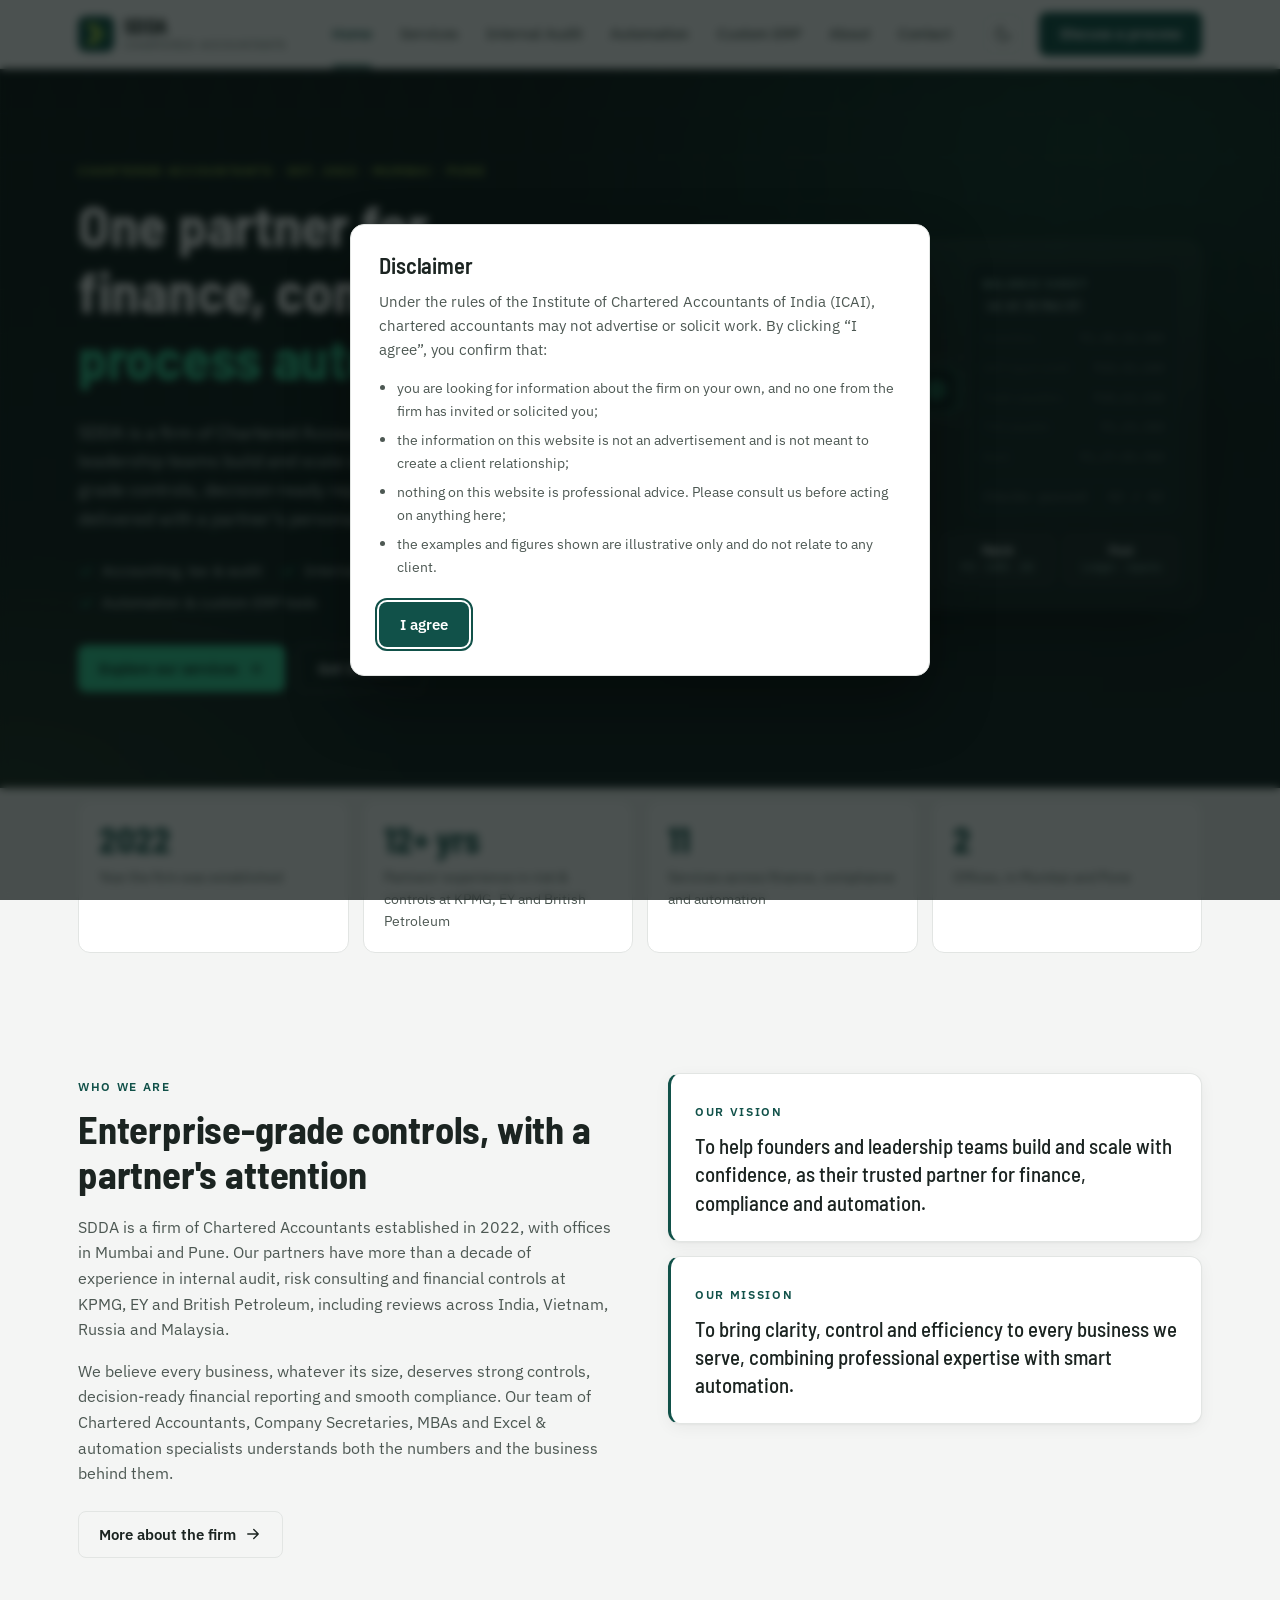
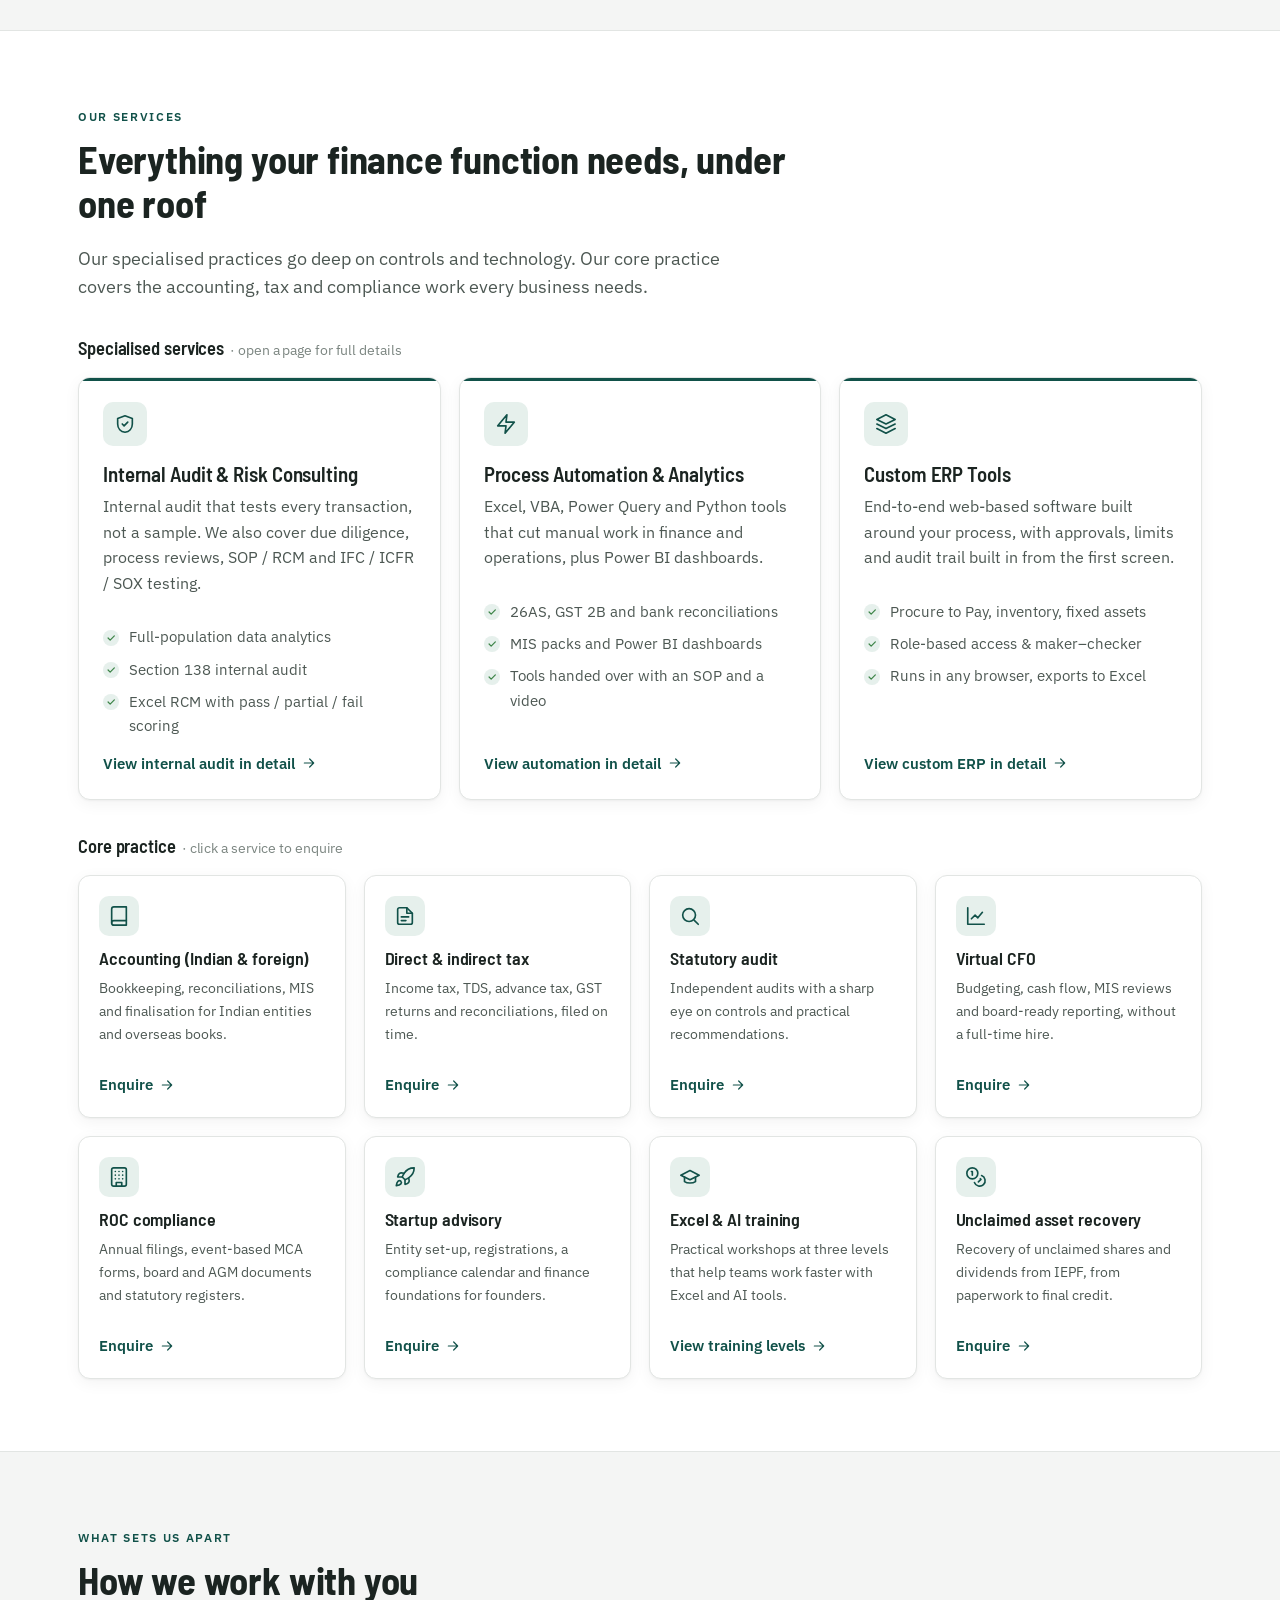
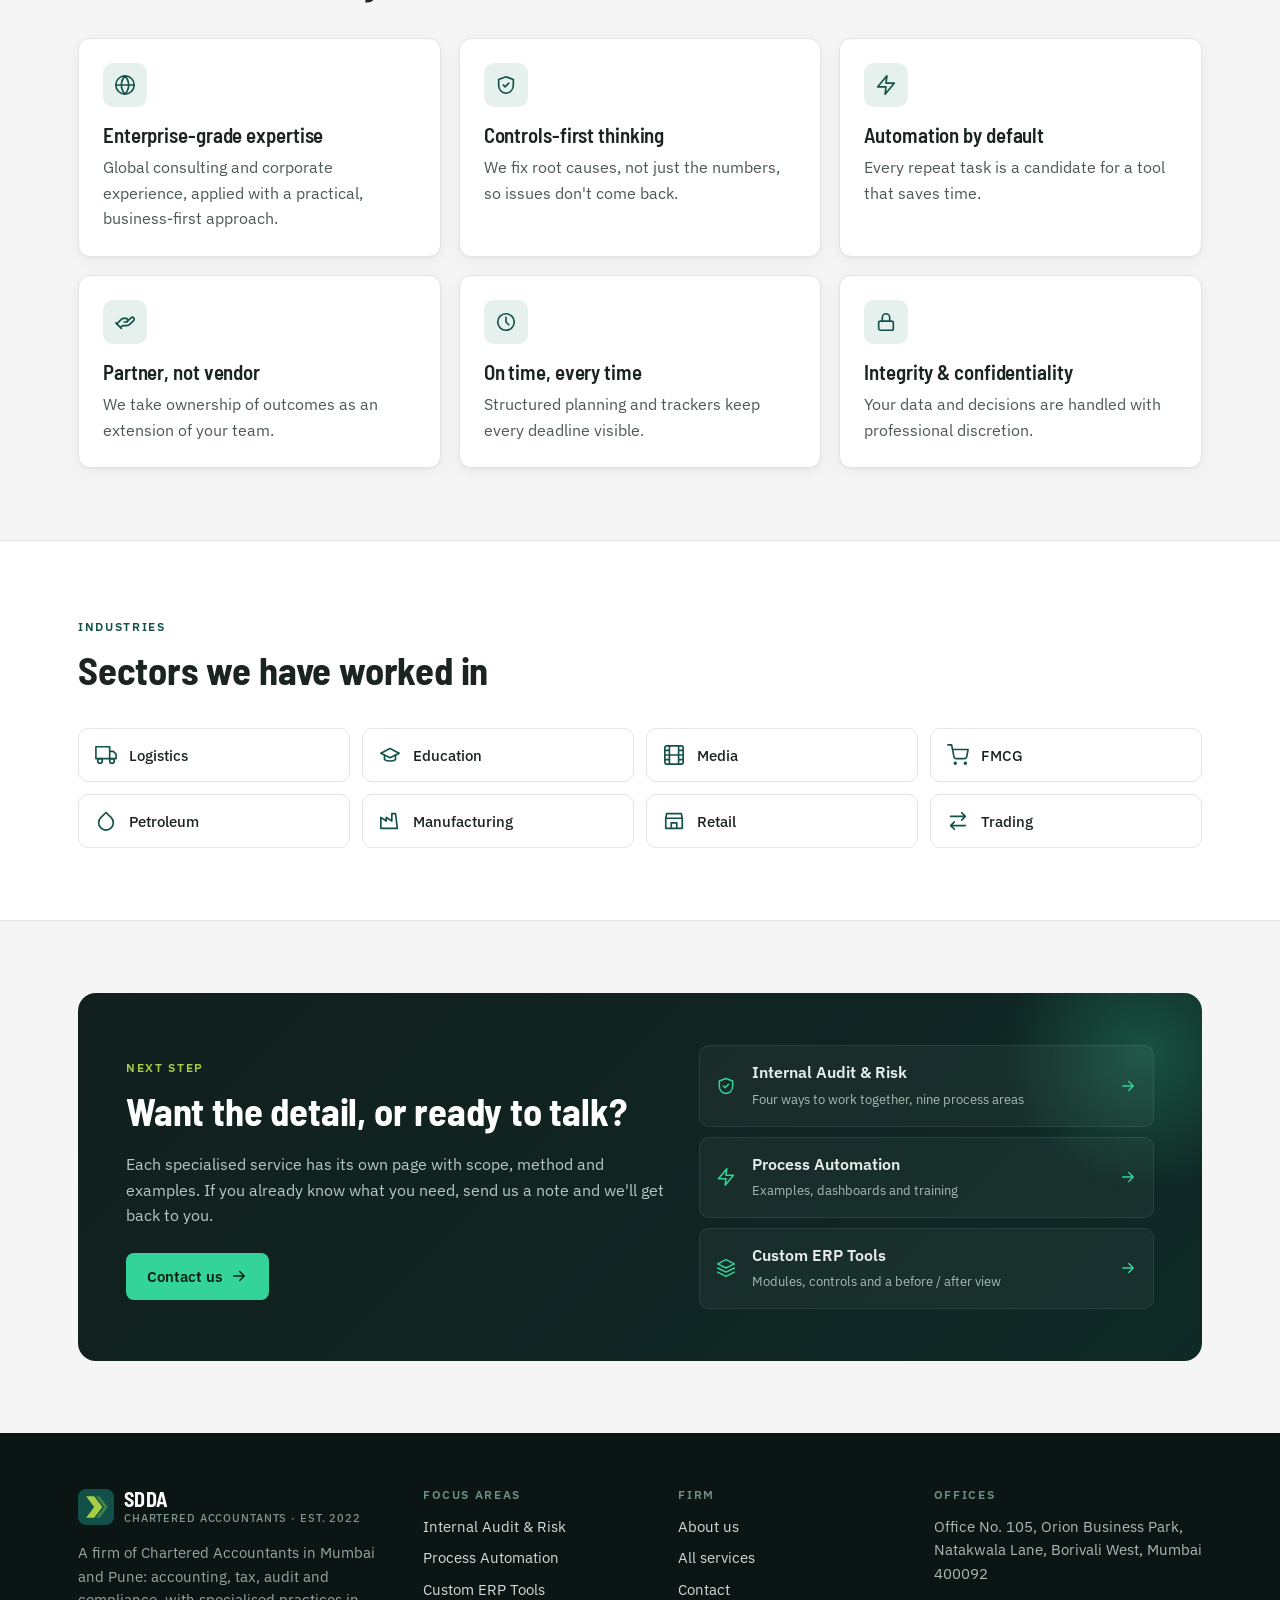
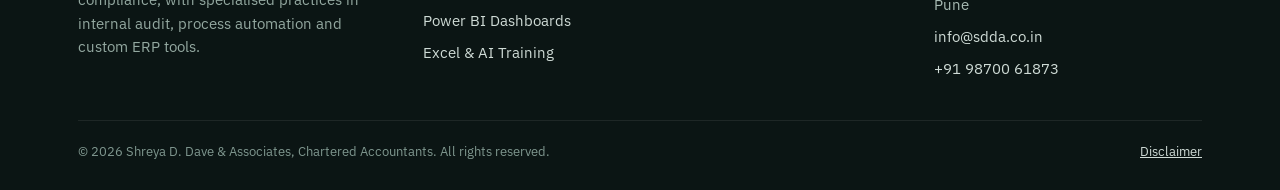
==== commit e10326af: "Make home page a firm overview with all services The home page now introduces the firm and lists eve" ====
--- a/index.html
+++ b/index.html
@@ -24,6 +24,7 @@
     </a>
     <ul class="nav-links" id="nav-links">
         <li><a href="index.html" aria-current="page">Home</a></li>
+        <li><a href="index.html#services">Services</a></li>
         <li><a href="internal-audit.html">Internal Audit</a></li>
         <li><a href="automation.html">Automation</a></li>
         <li><a href="erp-solutions.html">Custom ERP</a></li>
@@ -42,17 +43,17 @@
 <section class="hero">
   <div class="wrap hero-grid">
     <div>
-      <span class="eyebrow">Chartered Accountants · Mumbai · Pune</span>
-      <h1>Controls you can trust. <em>Processes that run themselves.</em></h1>
-      <p class="lead">We are a CA firm that works on internal audit, process automation and custom ERP tools. We test every transaction, not a sample. We turn manual, error-prone work into tools your team can run, and we build software around the way your business actually works.</p>
+      <span class="eyebrow">Chartered Accountants · Est. 2022 · Mumbai · Pune</span>
+      <h1>One partner for finance, compliance <em>&amp; process automation.</em></h1>
+      <p class="lead">SDDA is a firm of Chartered Accountants. We help founders and leadership teams build and scale with confidence, with enterprise-grade controls, decision-ready reporting and smooth compliance, delivered with a partner's personal attention.</p>
       <ul class="hero-points">
-        <li><svg viewBox="0 0 24 24" fill="none" stroke="currentColor" stroke-width="1.8" stroke-linecap="round" stroke-linejoin="round" aria-hidden="true"><path d="M5 12l5 5L20 7"/></svg> 100% of transactions tested</li>
-        <li><svg viewBox="0 0 24 24" fill="none" stroke="currentColor" stroke-width="1.8" stroke-linecap="round" stroke-linejoin="round" aria-hidden="true"><path d="M5 12l5 5L20 7"/></svg> Works with Tally, SAP, Oracle, Navision, Busy, Zoho</li>
-        <li><svg viewBox="0 0 24 24" fill="none" stroke="currentColor" stroke-width="1.8" stroke-linecap="round" stroke-linejoin="round" aria-hidden="true"><path d="M5 12l5 5L20 7"/></svg> Tools handed over with SOP &amp; video</li>
+        <li><svg viewBox="0 0 24 24" fill="none" stroke="currentColor" stroke-width="1.8" stroke-linecap="round" stroke-linejoin="round" aria-hidden="true"><path d="M5 12l5 5L20 7"/></svg> Accounting, tax &amp; audit</li>
+        <li><svg viewBox="0 0 24 24" fill="none" stroke="currentColor" stroke-width="1.8" stroke-linecap="round" stroke-linejoin="round" aria-hidden="true"><path d="M5 12l5 5L20 7"/></svg> Internal audit &amp; risk</li>
+        <li><svg viewBox="0 0 24 24" fill="none" stroke="currentColor" stroke-width="1.8" stroke-linecap="round" stroke-linejoin="round" aria-hidden="true"><path d="M5 12l5 5L20 7"/></svg> Automation &amp; custom ERP tools</li>
       </ul>
       <div class="btn-row">
-        <a class="btn btn--light" href="contact.html">Discuss a process <svg viewBox="0 0 24 24" fill="none" stroke="currentColor" stroke-width="1.8" stroke-linecap="round" stroke-linejoin="round" aria-hidden="true"><path d="M5 12h14M13 6l6 6-6 6"/></svg></a>
-        <a class="btn btn--outline-light" href="#focus">See what we do</a>
+        <a class="btn btn--light" href="#services">Explore our services <svg viewBox="0 0 24 24" fill="none" stroke="currentColor" stroke-width="1.8" stroke-linecap="round" stroke-linejoin="round" aria-hidden="true"><path d="M5 12h14M13 6l6 6-6 6"/></svg></a>
+        <a class="btn btn--outline-light" href="contact.html">Get in touch</a>
       </div>
     </div>
 
@@ -100,194 +101,113 @@
 <section class="section--tight">
   <div class="wrap stats-band">
     <div class="stats">
-      <div class="stat"><div class="stat-num">12+ yrs</div><div class="stat-label">of leadership experience in risk &amp; controls at KPMG, EY and British Petroleum</div></div>
-      <div class="stat"><div class="stat-num">100%</div><div class="stat-label">of transactions tested against a fixed risk checklist, not a sample</div></div>
-      <div class="stat"><div class="stat-num">9</div><div class="stat-label">process areas covered: OTC, PTP, RTR, payroll, inventory and more</div></div>
-      <div class="stat"><div class="stat-num">3 months</div><div class="stat-label">of support included after every automation handover</div></div>
-    </div>
-  </div>
-</section>
-
-<section class="section" id="focus">
+      <div class="stat"><div class="stat-num">2022</div><div class="stat-label">Year the firm was established</div></div>
+      <div class="stat"><div class="stat-num">12+ yrs</div><div class="stat-label">Partners' experience in risk &amp; controls at KPMG, EY and British Petroleum</div></div>
+      <div class="stat"><div class="stat-num">11</div><div class="stat-label">Services across finance, compliance and automation</div></div>
+      <div class="stat"><div class="stat-num">2</div><div class="stat-label">Offices, in Mumbai and Pune</div></div>
+    </div>
+  </div>
+</section>
+
+<section class="section">
+  <div class="wrap">
+    <div class="split" style="align-items:start">
+      <div>
+        <span class="eyebrow">Who we are</span>
+        <h2>Enterprise-grade controls, with a partner's attention</h2>
+        <p>SDDA is a firm of Chartered Accountants established in 2022, with offices in Mumbai and Pune. Our partners have more than a decade of experience in internal audit, risk consulting and financial controls at KPMG, EY and British Petroleum, including reviews across India, Vietnam, Russia and Malaysia.</p>
+        <p>We believe every business, whatever its size, deserves strong controls, decision-ready financial reporting and smooth compliance. Our team of Chartered Accountants, Company Secretaries, MBAs and Excel &amp; automation specialists understands both the numbers and the business behind them.</p>
+        <div class="btn-row mt-3"><a class="btn btn--ghost" href="about.html">More about the firm <svg viewBox="0 0 24 24" fill="none" stroke="currentColor" stroke-width="1.8" stroke-linecap="round" stroke-linejoin="round" aria-hidden="true"><path d="M5 12h14M13 6l6 6-6 6"/></svg></a></div>
+      </div>
+      <div class="grid" style="gap:14px">
+        <div class="card vm"><span class="eyebrow">Our vision</span><p>To help founders and leadership teams build and scale with confidence, as their trusted partner for finance, compliance and automation.</p></div>
+        <div class="card vm"><span class="eyebrow">Our mission</span><p>To bring clarity, control and efficiency to every business we serve, combining professional expertise with smart automation.</p></div>
+      </div>
+    </div>
+  </div>
+</section>
+
+<section class="section section--alt" id="services">
   <div class="wrap">
     <div class="section-head">
-      <span class="eyebrow">What we focus on</span>
-      <h2>Three ways we strengthen your operations</h2>
-      <p class="lead">Each one works on its own, and they work best together. The audit finds the gaps, automation closes them, and a custom ERP keeps them closed.</p>
-    </div>
+      <span class="eyebrow">Our services</span>
+      <h2>Everything your finance function needs, under one roof</h2>
+      <p class="lead">Our specialised practices go deep on controls and technology. Our core practice covers the accounting, tax and compliance work every business needs.</p>
+    </div>
+
+    <h3 class="svc-group">Specialised services <span class="muted">· open a page for full details</span></h3>
     <div class="grid grid-3">
       <a class="card card--link pillar" href="internal-audit.html">
         <span class="ico"><svg viewBox="0 0 24 24" fill="none" stroke="currentColor" stroke-width="1.8" stroke-linecap="round" stroke-linejoin="round" aria-hidden="true"><path d="M12 3l8 3v6c0 5-3.4 8.4-8 9-4.6-.6-8-4-8-9V6l8-3z"/><path d="M9 12l2 2 4-4"/></svg></span>
-        <h3>Internal Audit &amp; Risk</h3>
-        <p>Every transaction checked against a proven risk library, with vouching where it matters. We also offer an Excel RCM, ICFR and SOX testing.</p>
+        <h3>Internal Audit &amp; Risk Consulting</h3>
+        <p>Internal audit that tests every transaction, not a sample. We also cover due diligence, process reviews, SOP / RCM and IFC / ICFR / SOX testing.</p>
         <ul class="ticks">
           <li>Full-population data analytics</li>
           <li>Section 138 internal audit</li>
-          <li>RCM with pass / partial / fail scoring</li>
-        </ul>
-        <span class="more">Explore internal audit <svg viewBox="0 0 24 24" fill="none" stroke="currentColor" stroke-width="1.8" stroke-linecap="round" stroke-linejoin="round" aria-hidden="true"><path d="M5 12h14M13 6l6 6-6 6"/></svg></span>
+          <li>Excel RCM with pass / partial / fail scoring</li>
+        </ul>
+        <span class="more">View internal audit in detail <svg viewBox="0 0 24 24" fill="none" stroke="currentColor" stroke-width="1.8" stroke-linecap="round" stroke-linejoin="round" aria-hidden="true"><path d="M5 12h14M13 6l6 6-6 6"/></svg></span>
       </a>
       <a class="card card--link pillar" href="automation.html">
         <span class="ico"><svg viewBox="0 0 24 24" fill="none" stroke="currentColor" stroke-width="1.8" stroke-linecap="round" stroke-linejoin="round" aria-hidden="true"><path d="M13 2L3 14h9l-1 8 10-12h-9l1-8z"/></svg></span>
-        <h3>Process Automation</h3>
-        <p>We build Excel, VBA, Power Query and Python tools that take copying, reformatting and recomputing out of finance and operations.</p>
+        <h3>Process Automation &amp; Analytics</h3>
+        <p>Excel, VBA, Power Query and Python tools that cut manual work in finance and operations, plus Power BI dashboards.</p>
         <ul class="ticks">
           <li>26AS, GST 2B and bank reconciliations</li>
           <li>MIS packs and Power BI dashboards</li>
-          <li>Excel &amp; AI training for your team</li>
-        </ul>
-        <span class="more">Explore automation <svg viewBox="0 0 24 24" fill="none" stroke="currentColor" stroke-width="1.8" stroke-linecap="round" stroke-linejoin="round" aria-hidden="true"><path d="M5 12h14M13 6l6 6-6 6"/></svg></span>
+          <li>Tools handed over with an SOP and a video</li>
+        </ul>
+        <span class="more">View automation in detail <svg viewBox="0 0 24 24" fill="none" stroke="currentColor" stroke-width="1.8" stroke-linecap="round" stroke-linejoin="round" aria-hidden="true"><path d="M5 12h14M13 6l6 6-6 6"/></svg></span>
       </a>
       <a class="card card--link pillar" href="erp-solutions.html">
         <span class="ico"><svg viewBox="0 0 24 24" fill="none" stroke="currentColor" stroke-width="1.8" stroke-linecap="round" stroke-linejoin="round" aria-hidden="true"><path d="M12 2l10 5-10 5L2 7l10-5z"/><path d="M2 17l10 5 10-5M2 12l10 5 10-5"/></svg></span>
         <h3>Custom ERP Tools</h3>
-        <p>We build web-based software around your process, from purchase to payment and stock to fixed assets, with controls built in from the first screen.</p>
+        <p>End-to-end web-based software built around your process, with approvals, limits and audit trail built in from the first screen.</p>
         <ul class="ticks">
+          <li>Procure to Pay, inventory, fixed assets</li>
           <li>Role-based access &amp; maker–checker</li>
-          <li>Audit trail on every change</li>
           <li>Runs in any browser, exports to Excel</li>
         </ul>
-        <span class="more">Explore custom ERP <svg viewBox="0 0 24 24" fill="none" stroke="currentColor" stroke-width="1.8" stroke-linecap="round" stroke-linejoin="round" aria-hidden="true"><path d="M5 12h14M13 6l6 6-6 6"/></svg></span>
+        <span class="more">View custom ERP in detail <svg viewBox="0 0 24 24" fill="none" stroke="currentColor" stroke-width="1.8" stroke-linecap="round" stroke-linejoin="round" aria-hidden="true"><path d="M5 12h14M13 6l6 6-6 6"/></svg></span>
       </a>
     </div>
+
+    <h3 class="svc-group mt-4">Core practice <span class="muted">· click a service to enquire</span></h3>
+    <div class="grid grid-4">
+      <a class="card card--link svc" href="contact.html?service=Accounting"><span class="ico"><svg viewBox="0 0 24 24" fill="none" stroke="currentColor" stroke-width="1.8" stroke-linecap="round" stroke-linejoin="round" aria-hidden="true"><path d="M4 19.5A2.5 2.5 0 016.5 17H20V2H6.5A2.5 2.5 0 004 4.5v15z"/><path d="M4 19.5A2.5 2.5 0 006.5 22H20v-5"/></svg></span><h3>Accounting (Indian &amp; foreign)</h3><p>Bookkeeping, reconciliations, MIS and finalisation for Indian entities and overseas books.</p><span class="more">Enquire <svg viewBox="0 0 24 24" fill="none" stroke="currentColor" stroke-width="1.8" stroke-linecap="round" stroke-linejoin="round" aria-hidden="true"><path d="M5 12h14M13 6l6 6-6 6"/></svg></span></a>
+      <a class="card card--link svc" href="contact.html?service=Tax"><span class="ico"><svg viewBox="0 0 24 24" fill="none" stroke="currentColor" stroke-width="1.8" stroke-linecap="round" stroke-linejoin="round" aria-hidden="true"><path d="M14 3H6a2 2 0 00-2 2v14a2 2 0 002 2h12a2 2 0 002-2V9l-6-6z"/><path d="M14 3v6h6M8 13h8M8 17h5"/></svg></span><h3>Direct &amp; indirect tax</h3><p>Income tax, TDS, advance tax, GST returns and reconciliations, filed on time.</p><span class="more">Enquire <svg viewBox="0 0 24 24" fill="none" stroke="currentColor" stroke-width="1.8" stroke-linecap="round" stroke-linejoin="round" aria-hidden="true"><path d="M5 12h14M13 6l6 6-6 6"/></svg></span></a>
+      <a class="card card--link svc" href="contact.html?service=Statutory%20Audit"><span class="ico"><svg viewBox="0 0 24 24" fill="none" stroke="currentColor" stroke-width="1.8" stroke-linecap="round" stroke-linejoin="round" aria-hidden="true"><circle cx="11" cy="11" r="7"/><path d="M21 21l-4.3-4.3"/></svg></span><h3>Statutory audit</h3><p>Independent audits with a sharp eye on controls and practical recommendations.</p><span class="more">Enquire <svg viewBox="0 0 24 24" fill="none" stroke="currentColor" stroke-width="1.8" stroke-linecap="round" stroke-linejoin="round" aria-hidden="true"><path d="M5 12h14M13 6l6 6-6 6"/></svg></span></a>
+      <a class="card card--link svc" href="contact.html?service=Virtual%20CFO"><span class="ico"><svg viewBox="0 0 24 24" fill="none" stroke="currentColor" stroke-width="1.8" stroke-linecap="round" stroke-linejoin="round" aria-hidden="true"><path d="M3 3v18h18"/><path d="M7 15l4-4 3 3 5-6"/></svg></span><h3>Virtual CFO</h3><p>Budgeting, cash flow, MIS reviews and board-ready reporting, without a full-time hire.</p><span class="more">Enquire <svg viewBox="0 0 24 24" fill="none" stroke="currentColor" stroke-width="1.8" stroke-linecap="round" stroke-linejoin="round" aria-hidden="true"><path d="M5 12h14M13 6l6 6-6 6"/></svg></span></a>
+      <a class="card card--link svc" href="contact.html?service=ROC%20Compliance"><span class="ico"><svg viewBox="0 0 24 24" fill="none" stroke="currentColor" stroke-width="1.8" stroke-linecap="round" stroke-linejoin="round" aria-hidden="true"><rect x="4" y="2" width="16" height="20" rx="2"/><path d="M9 22v-4h6v4M8 6h.01M16 6h.01M12 6h.01M12 10h.01M12 14h.01M16 10h.01M16 14h.01M8 10h.01M8 14h.01"/></svg></span><h3>ROC compliance</h3><p>Annual filings, event-based MCA forms, board and AGM documents and statutory registers.</p><span class="more">Enquire <svg viewBox="0 0 24 24" fill="none" stroke="currentColor" stroke-width="1.8" stroke-linecap="round" stroke-linejoin="round" aria-hidden="true"><path d="M5 12h14M13 6l6 6-6 6"/></svg></span></a>
+      <a class="card card--link svc" href="contact.html?service=Startup%20Advisory"><span class="ico"><svg viewBox="0 0 24 24" fill="none" stroke="currentColor" stroke-width="1.8" stroke-linecap="round" stroke-linejoin="round" aria-hidden="true"><path d="M4.5 16.5c-1.5 1.3-2 5-2 5s3.7-.5 5-2c.7-.8.7-2.1-.1-2.9a2.2 2.2 0 00-2.9-.1z"/><path d="M12 15l-3-3a22 22 0 012-4A12.9 12.9 0 0122 2c0 2.7-.8 7.5-6 11a22.4 22.4 0 01-4 2z"/><path d="M9 12H4s.6-3 2-4c1.6-1.1 5 0 5 0M12 15v5s3-.6 4-2c1.1-1.6 0-5 0-5"/></svg></span><h3>Startup advisory</h3><p>Entity set-up, registrations, a compliance calendar and finance foundations for founders.</p><span class="more">Enquire <svg viewBox="0 0 24 24" fill="none" stroke="currentColor" stroke-width="1.8" stroke-linecap="round" stroke-linejoin="round" aria-hidden="true"><path d="M5 12h14M13 6l6 6-6 6"/></svg></span></a>
+      <a class="card card--link svc" href="automation.html#training"><span class="ico"><svg viewBox="0 0 24 24" fill="none" stroke="currentColor" stroke-width="1.8" stroke-linecap="round" stroke-linejoin="round" aria-hidden="true"><path d="M22 10L12 5 2 10l10 5 10-5z"/><path d="M6 12v5c3 2 9 2 12 0v-5"/></svg></span><h3>Excel &amp; AI training</h3><p>Practical workshops at three levels that help teams work faster with Excel and AI tools.</p><span class="more">View training levels <svg viewBox="0 0 24 24" fill="none" stroke="currentColor" stroke-width="1.8" stroke-linecap="round" stroke-linejoin="round" aria-hidden="true"><path d="M5 12h14M13 6l6 6-6 6"/></svg></span></a>
+      <a class="card card--link svc" href="contact.html?service=Unclaimed%20Asset%20Recovery"><span class="ico"><svg viewBox="0 0 24 24" fill="none" stroke="currentColor" stroke-width="1.8" stroke-linecap="round" stroke-linejoin="round" aria-hidden="true"><circle cx="8" cy="8" r="6"/><path d="M18.1 10.4A6 6 0 1110.3 18M7 6h1v4M16.7 13.9l.7.7-2.8 2.8"/></svg></span><h3>Unclaimed asset recovery</h3><p>Recovery of unclaimed shares and dividends from IEPF, from paperwork to final credit.</p><span class="more">Enquire <svg viewBox="0 0 24 24" fill="none" stroke="currentColor" stroke-width="1.8" stroke-linecap="round" stroke-linejoin="round" aria-hidden="true"><path d="M5 12h14M13 6l6 6-6 6"/></svg></span></a>
+    </div>
+  </div>
+</section>
+
+<section class="section">
+  <div class="wrap">
+    <div class="section-head">
+      <span class="eyebrow">What sets us apart</span>
+      <h2>How we work with you</h2>
+    </div>
+    <div class="grid grid-3">
+      <div class="card"><span class="ico"><svg viewBox="0 0 24 24" fill="none" stroke="currentColor" stroke-width="1.8" stroke-linecap="round" stroke-linejoin="round" aria-hidden="true"><circle cx="12" cy="12" r="10"/><path d="M2 12h20M12 2a15.3 15.3 0 014 10 15.3 15.3 0 01-4 10 15.3 15.3 0 01-4-10 15.3 15.3 0 014-10z"/></svg></span><h3>Enterprise-grade expertise</h3><p>Global consulting and corporate experience, applied with a practical, business-first approach.</p></div>
+      <div class="card"><span class="ico"><svg viewBox="0 0 24 24" fill="none" stroke="currentColor" stroke-width="1.8" stroke-linecap="round" stroke-linejoin="round" aria-hidden="true"><path d="M12 3l8 3v6c0 5-3.4 8.4-8 9-4.6-.6-8-4-8-9V6l8-3z"/><path d="M9 12l2 2 4-4"/></svg></span><h3>Controls-first thinking</h3><p>We fix root causes, not just the numbers, so issues don't come back.</p></div>
+      <div class="card"><span class="ico"><svg viewBox="0 0 24 24" fill="none" stroke="currentColor" stroke-width="1.8" stroke-linecap="round" stroke-linejoin="round" aria-hidden="true"><path d="M13 2L3 14h9l-1 8 10-12h-9l1-8z"/></svg></span><h3>Automation by default</h3><p>Every repeat task is a candidate for a tool that saves time.</p></div>
+      <div class="card"><span class="ico"><svg viewBox="0 0 24 24" fill="none" stroke="currentColor" stroke-width="1.8" stroke-linecap="round" stroke-linejoin="round" aria-hidden="true"><path d="M11 12h2a2 2 0 100-4h-3c-.6 0-1.1.2-1.4.6L3 14"/><path d="M7 18l1.6-1.4c.3-.4.8-.6 1.4-.6h4c1.1 0 2.1-.4 2.8-1.2l4.6-4.4a2 2 0 00-2.8-2.9l-4.2 3.9M2 13l6 6"/></svg></span><h3>Partner, not vendor</h3><p>We take ownership of outcomes as an extension of your team.</p></div>
+      <div class="card"><span class="ico"><svg viewBox="0 0 24 24" fill="none" stroke="currentColor" stroke-width="1.8" stroke-linecap="round" stroke-linejoin="round" aria-hidden="true"><circle cx="12" cy="12" r="9"/><path d="M12 7v5l3 3"/></svg></span><h3>On time, every time</h3><p>Structured planning and trackers keep every deadline visible.</p></div>
+      <div class="card"><span class="ico"><svg viewBox="0 0 24 24" fill="none" stroke="currentColor" stroke-width="1.8" stroke-linecap="round" stroke-linejoin="round" aria-hidden="true"><rect x="4" y="11" width="16" height="10" rx="2"/><path d="M8 11V7a4 4 0 018 0v4"/></svg></span><h3>Integrity &amp; confidentiality</h3><p>Your data and decisions are handled with professional discretion.</p></div>
+    </div>
   </div>
 </section>
 
 <section class="section section--alt">
-  <div class="wrap">
-    <div class="split" style="align-items:end">
-      <div>
-        <span class="eyebrow">From spreadsheets to a system</span>
-        <h2>See the difference a customised ERP makes</h2>
-        <p class="lead">Most growing businesses run on a mix of accounting software, spreadsheets and WhatsApp approvals. Risks hide in the gaps between them. We bring it all into one tool, built around your process and your controls.</p>
-      </div>
-      <div>
-        <ul class="ticks">
-          <li>One source of truth, with no re-keying between files</li>
-          <li>Approvals and limits enforced by the system, not by memory</li>
-          <li>Exceptions flagged as they happen, not at quarter-end</li>
-          <li>Audit-ready from day one, with every change logged</li>
-        </ul>
-        <div class="btn-row mt-3"><a class="btn btn--primary" href="erp-solutions.html">How we build it <svg viewBox="0 0 24 24" fill="none" stroke="currentColor" stroke-width="1.8" stroke-linecap="round" stroke-linejoin="round" aria-hidden="true"><path d="M5 12h14M13 6l6 6-6 6"/></svg></a></div>
-      </div>
-    </div>
-    <div class="mt-4">
-<div class="ba">
-  <div class="ba-tabs" role="tablist" aria-label="Compare legacy accounting with a customised ERP">
-    <button class="ba-tab" type="button" role="tab" data-side="before" aria-selected="false"><svg viewBox="0 0 24 24" fill="none" stroke="currentColor" stroke-width="1.8" stroke-linecap="round" stroke-linejoin="round" aria-hidden="true"><path d="M10.3 3.9L1.8 18a2 2 0 001.7 3h17a2 2 0 001.7-3L13.7 3.9a2 2 0 00-3.4 0z"/><path d="M12 9v4M12 17h.01"/></svg> Legacy accounting</button>
-    <button class="ba-tab" type="button" role="tab" data-side="after" aria-selected="true"><svg viewBox="0 0 24 24" fill="none" stroke="currentColor" stroke-width="1.8" stroke-linecap="round" stroke-linejoin="round" aria-hidden="true"><path d="M5 12l5 5L20 7"/></svg> Customised end-to-end ERP</button>
-  </div>
-  <div class="ba-stage">
-    <!-- AFTER: customised ERP -->
-    <div class="ba-pane ba-pane--after" aria-label="Customised end-to-end ERP">
-      <span class="ba-cap ba-cap--after">After · Customised ERP</span>
-      <div class="erp">
-        <div class="erp-side">
-          <div class="g">Overview</div>
-          <div class="it on">Dashboard</div>
-          <div class="g">Operations</div>
-          <div class="it">Purchase orders <span class="bd">12</span></div>
-          <div class="it">Inventory</div>
-          <div class="it">Fixed assets</div>
-          <div class="g">Controls</div>
-          <div class="it">Approvals <span class="bd red">3</span></div>
-          <div class="it">Exceptions <span class="bd">5</span></div>
-          <div class="it">Audit trail</div>
-        </div>
-        <div class="erp-main">
-          <div class="erp-kpis">
-            <div class="erp-kpi"><small>Payables due</small><b>₹38.6 L</b><i><svg viewBox="0 0 24 24" fill="none" stroke="currentColor" stroke-width="1.8" stroke-linecap="round" stroke-linejoin="round" aria-hidden="true"><path d="M5 12l5 5L20 7"/></svg> All approved</i></div>
-            <div class="erp-kpi"><small>Stock value</small><b>₹2.4 Cr</b><i><svg viewBox="0 0 24 24" fill="none" stroke="currentColor" stroke-width="1.8" stroke-linecap="round" stroke-linejoin="round" aria-hidden="true"><path d="M5 12l5 5L20 7"/></svg> Reconciled</i></div>
-            <div class="erp-kpi"><small>GST ITC at risk</small><b>₹0</b><i><svg viewBox="0 0 24 24" fill="none" stroke="currentColor" stroke-width="1.8" stroke-linecap="round" stroke-linejoin="round" aria-hidden="true"><path d="M5 12l5 5L20 7"/></svg> 2B matched</i></div>
-          </div>
-          <div class="erp-chart">
-            <small>Monthly close · days taken</small>
-            <div class="bars" aria-hidden="true">
-              <span style="height:92%"></span><span style="height:84%"></span><span style="height:70%"></span><span style="height:58%"></span><span style="height:44%"></span><span style="height:36%"></span><span style="height:30%"></span><span style="height:26%"></span>
-            </div>
-          </div>
-          <div class="erp-checks">
-            <div class="c">Three-way match: PO · GRN · invoice <span class="ok"><svg viewBox="0 0 24 24" fill="none" stroke="currentColor" stroke-width="1.8" stroke-linecap="round" stroke-linejoin="round" aria-hidden="true"><path d="M5 12l5 5L20 7"/></svg> Passed</span></div>
-            <div class="c">Duplicate invoice check <span class="ok"><svg viewBox="0 0 24 24" fill="none" stroke="currentColor" stroke-width="1.8" stroke-linecap="round" stroke-linejoin="round" aria-hidden="true"><path d="M5 12l5 5L20 7"/></svg> Passed</span></div>
-            <div class="c">Vendor bank change: maker–checker <span class="ok"><svg viewBox="0 0 24 24" fill="none" stroke="currentColor" stroke-width="1.8" stroke-linecap="round" stroke-linejoin="round" aria-hidden="true"><path d="M5 12l5 5L20 7"/></svg> Approved</span></div>
-            <div class="c">MSME 45-day payment watch <span class="ok"><svg viewBox="0 0 24 24" fill="none" stroke="currentColor" stroke-width="1.8" stroke-linecap="round" stroke-linejoin="round" aria-hidden="true"><path d="M5 12l5 5L20 7"/></svg> On track</span></div>
-          </div>
-        </div>
-      </div>
-    </div>
-    <!-- BEFORE: legacy accounting -->
-    <div class="ba-pane ba-pane--before" aria-label="Legacy accounting">
-      <span class="ba-cap ba-cap--before">Before · Legacy accounting</span>
-      <div class="legacy">
-        <h4>Purchase_Register_FINAL_v7 (2).xlsx</h4>
-        <div class="legacy-sheet" aria-hidden="true">
-          <div class="r"><span>Vendor</span><span>Inv amt</span><span>Paid</span></div>
-          <div class="r"><span>ABC Traders</span><span>1,18,000</span><span>1,18,000</span></div>
-          <div class="r"><span>ABC Traders</span><span>1,18,000</span><span class="x">1,18,000 ??</span></div>
-          <div class="r"><span>XYZ Logistics</span><span>46,250</span><span class="x">#REF!</span></div>
-          <div class="r"><span>PQR Supplies</span><span>2,04,500</span><span>—</span></div>
-          <div class="r"><span>Total</span><span>4,86,750</span><span class="x">#VALUE!</span></div>
-        </div>
-        <div>
-          <span class="legacy-alert"><svg viewBox="0 0 24 24" fill="none" stroke="currentColor" stroke-width="1.8" stroke-linecap="round" stroke-linejoin="round" aria-hidden="true"><path d="M10.3 3.9L1.8 18a2 2 0 001.7 3h17a2 2 0 001.7-3L13.7 3.9a2 2 0 00-3.4 0z"/><path d="M12 9v4M12 17h.01"/></svg> Duplicate payment?</span>
-          <span class="legacy-alert"><svg viewBox="0 0 24 24" fill="none" stroke="currentColor" stroke-width="1.8" stroke-linecap="round" stroke-linejoin="round" aria-hidden="true"><path d="M10.3 3.9L1.8 18a2 2 0 001.7 3h17a2 2 0 001.7-3L13.7 3.9a2 2 0 00-3.4 0z"/><path d="M12 9v4M12 17h.01"/></svg> GSTR-2B not matched</span>
-          <span class="legacy-alert"><svg viewBox="0 0 24 24" fill="none" stroke="currentColor" stroke-width="1.8" stroke-linecap="round" stroke-linejoin="round" aria-hidden="true"><path d="M10.3 3.9L1.8 18a2 2 0 001.7 3h17a2 2 0 001.7-3L13.7 3.9a2 2 0 00-3.4 0z"/><path d="M12 9v4M12 17h.01"/></svg> Vendor bank changed by email</span>
-          <span class="legacy-alert"><svg viewBox="0 0 24 24" fill="none" stroke="currentColor" stroke-width="1.8" stroke-linecap="round" stroke-linejoin="round" aria-hidden="true"><path d="M10.3 3.9L1.8 18a2 2 0 001.7 3h17a2 2 0 001.7-3L13.7 3.9a2 2 0 00-3.4 0z"/><path d="M12 9v4M12 17h.01"/></svg> Stock negative at Pune</span>
-        </div>
-        <ul class="legacy-notes">
-          <li>Data re-keyed from Tally into 4 different sheets</li>
-          <li>Approvals on WhatsApp, no trail</li>
-          <li>Month-end close takes 9 days</li>
-          <li>Only one person knows the macro</li>
-        </ul>
-        <div class="sticky-note">Ask accounts which file is the latest!!</div>
-        <div class="sticky-note n2">TDS rate check pending…</div>
-      </div>
-    </div>
-    <div class="ba-handle" aria-hidden="true"><span class="ba-knob"><svg viewBox="0 0 24 24" fill="none" stroke="currentColor" stroke-width="1.8" stroke-linecap="round" stroke-linejoin="round" aria-hidden="true"><path d="M8 7l-5 5 5 5M16 7l5 5-5 5"/></svg></span></div>
-    <input class="ba-range" type="range" min="0" max="100" value="50" step="1" aria-label="Drag to compare legacy accounting with the customised ERP">
-  </div>
-  <p class="note mt-2">Drag the handle or use the buttons to compare. Illustrative screens. The figures are made up for this example.</p>
-</div>
-
-    </div>
-  </div>
-</section>
-
-<section class="section">
-  <div class="wrap">
-    <div class="section-head">
-      <span class="eyebrow">Why it matters</span>
-      <h2>Traditional audit checks a few transactions. Most risks never surface.</h2>
-    </div>
-    <div class="grid grid-3">
-      <div class="card"><span class="ico"><svg viewBox="0 0 24 24" fill="none" stroke="currentColor" stroke-width="1.8" stroke-linecap="round" stroke-linejoin="round" aria-hidden="true"><circle cx="11" cy="11" r="7"/><path d="M21 21l-4.3-4.3"/></svg></span><h3>A sample is a small window</h3><p>Errors rarely sit in the typical transaction, and the typical transaction is all a sample can tell you about.</p></div>
-      <div class="card"><span class="ico"><svg viewBox="0 0 24 24" fill="none" stroke="currentColor" stroke-width="1.8" stroke-linecap="round" stroke-linejoin="round" aria-hidden="true"><circle cx="12" cy="12" r="9"/><path d="M12 7v5l3 3"/></svg></span><h3>Findings arrive too late</h3><p>A report issued weeks after quarter-end describes money that has already left. By then the vendor is paid and the credit is time-barred.</p></div>
-      <div class="card"><span class="ico"><svg viewBox="0 0 24 24" fill="none" stroke="currentColor" stroke-width="1.8" stroke-linecap="round" stroke-linejoin="round" aria-hidden="true"><circle cx="8" cy="8" r="6"/><path d="M18.1 10.4A6 6 0 1110.3 18M7 6h1v4M16.7 13.9l.7.7-2.8 2.8"/></svg></span><h3>Costly software is not the answer</h3><p>Licences, implementation and maintenance often cost more than the leakage they are bought to find. We use technology you don't have to buy.</p></div>
-    </div>
-  </div>
-</section>
-
-<section class="section section--alt">
-  <div class="wrap">
-    <div class="section-head">
-      <span class="eyebrow">How we work</span>
-      <h2>Start with one process, then extend</h2>
-    </div>
-    <div class="steps">
-      <div class="step"><h3>Pick one process</h3><p>Procure to Pay and Compliance are the usual starting points. Start where your exposure is highest.</p></div>
-      <div class="step"><h3>Share your data</h3><p>A standard extract from your ERP or accounting software. No integration needed.</p></div>
-      <div class="step"><h3>Test or build</h3><p>We run checks on every transaction, or build the tool, and run it alongside your process for one full cycle.</p></div>
-      <div class="step"><h3>Review &amp; hand over</h3><p>We go through exceptions, value at risk and the fix for each. Tools are handed over with an SOP and a walkthrough video.</p></div>
-    </div>
-  </div>
-</section>
-
-<section class="section">
   <div class="wrap">
     <div class="section-head">
       <span class="eyebrow">Industries</span>
-      <h2>Experience across sectors</h2>
+      <h2>Sectors we have worked in</h2>
     </div>
     <div class="industries">
       <div class="industry"><svg viewBox="0 0 24 24" fill="none" stroke="currentColor" stroke-width="1.8" stroke-linecap="round" stroke-linejoin="round" aria-hidden="true"><path d="M1 3h15v13H1zM16 8h4l3 3v5h-7"/><circle cx="5.5" cy="18.5" r="2.5"/><circle cx="18.5" cy="18.5" r="2.5"/></svg> Logistics</div>
@@ -299,25 +219,26 @@
       <div class="industry"><svg viewBox="0 0 24 24" fill="none" stroke="currentColor" stroke-width="1.8" stroke-linecap="round" stroke-linejoin="round" aria-hidden="true"><path d="M3 9l1-5h16l1 5M3 9v11h18V9M3 9h18M9 20v-6h6v6"/></svg> Retail</div>
       <div class="industry"><svg viewBox="0 0 24 24" fill="none" stroke="currentColor" stroke-width="1.8" stroke-linecap="round" stroke-linejoin="round" aria-hidden="true"><path d="M16 3l4 4-4 4M20 7H4M8 21l-4-4 4-4M4 17h16"/></svg> Trading</div>
     </div>
-    <p class="note mt-3">We also provide accounting, direct &amp; indirect tax, statutory audit, virtual CFO, ROC compliance, startup advisory and unclaimed asset recovery. <a href="about.html#services">See all services</a>.</p>
-  </div>
-</section>
-
-<section class="section--tight" style="padding-bottom:72px">
+  </div>
+</section>
+
+<section class="section--tight" style="padding:72px 0">
   <div class="wrap">
     <div class="cta">
       <div class="cta-grid">
         <div>
           <span class="eyebrow" style="color:var(--lime)">Next step</span>
-          <h2>Name one process. We'll tell you what it takes.</h2>
-          <p>Walk us through a process as it runs today. We will come back with what can be tested, automated or built, and the effort involved.</p>
-          <div class="btn-row mt-3"><a class="btn btn--light" href="contact.html">Start the conversation <svg viewBox="0 0 24 24" fill="none" stroke="currentColor" stroke-width="1.8" stroke-linecap="round" stroke-linejoin="round" aria-hidden="true"><path d="M5 12h14M13 6l6 6-6 6"/></svg></a></div>
+          <h2>Want the detail, or ready to talk?</h2>
+          <p>Each specialised service has its own page with scope, method and examples. If you already know what you need, send us a note and we'll get back to you.</p>
+          <div class="btn-row mt-3">
+            <a class="btn btn--light" href="contact.html">Contact us <svg viewBox="0 0 24 24" fill="none" stroke="currentColor" stroke-width="1.8" stroke-linecap="round" stroke-linejoin="round" aria-hidden="true"><path d="M5 12h14M13 6l6 6-6 6"/></svg></a>
+          </div>
         </div>
-        <ol class="cta-steps">
-          <li><span class="n">1</span><div><b>Share one process</b><span>The one that takes your team the most time</span></div></li>
-          <li><span class="n">2</span><div><b>A short walkthrough</b><span>Thirty minutes with the person who runs it</span></div></li>
-          <li><span class="n">3</span><div><b>A written scope</b><span>What gets built, how long it takes, and what it costs</span></div></li>
-        </ol>
+        <ul class="cta-links">
+          <li><a href="internal-audit.html"><svg viewBox="0 0 24 24" fill="none" stroke="currentColor" stroke-width="1.8" stroke-linecap="round" stroke-linejoin="round" aria-hidden="true"><path d="M12 3l8 3v6c0 5-3.4 8.4-8 9-4.6-.6-8-4-8-9V6l8-3z"/><path d="M9 12l2 2 4-4"/></svg><span><b>Internal Audit &amp; Risk</b><small>Four ways to work together, nine process areas</small></span><svg viewBox="0 0 24 24" fill="none" stroke="currentColor" stroke-width="1.8" stroke-linecap="round" stroke-linejoin="round" aria-hidden="true"><path d="M5 12h14M13 6l6 6-6 6"/></svg></a></li>
+          <li><a href="automation.html"><svg viewBox="0 0 24 24" fill="none" stroke="currentColor" stroke-width="1.8" stroke-linecap="round" stroke-linejoin="round" aria-hidden="true"><path d="M13 2L3 14h9l-1 8 10-12h-9l1-8z"/></svg><span><b>Process Automation</b><small>Examples, dashboards and training</small></span><svg viewBox="0 0 24 24" fill="none" stroke="currentColor" stroke-width="1.8" stroke-linecap="round" stroke-linejoin="round" aria-hidden="true"><path d="M5 12h14M13 6l6 6-6 6"/></svg></a></li>
+          <li><a href="erp-solutions.html"><svg viewBox="0 0 24 24" fill="none" stroke="currentColor" stroke-width="1.8" stroke-linecap="round" stroke-linejoin="round" aria-hidden="true"><path d="M12 2l10 5-10 5L2 7l10-5z"/><path d="M2 17l10 5 10-5M2 12l10 5 10-5"/></svg><span><b>Custom ERP Tools</b><small>Modules, controls and a before / after view</small></span><svg viewBox="0 0 24 24" fill="none" stroke="currentColor" stroke-width="1.8" stroke-linecap="round" stroke-linejoin="round" aria-hidden="true"><path d="M5 12h14M13 6l6 6-6 6"/></svg></a></li>
+        </ul>
       </div>
     </div>
   </div>
@@ -329,7 +250,7 @@
     <div class="footer-grid">
       <div>
         <a class="brand" href="index.html"><svg class="brand-mark" viewBox="0 0 40 40" aria-hidden="true"><rect width="40" height="40" rx="9" fill="#115149"/><path d="M9 8h9l9 12-9 12H9l9-12z" fill="#a8cd47"/><path d="M20 8h4l9 12-9 12h-4l9-12z" fill="#3d8448"/></svg><span class="brand-text"><span class="brand-name">SDDA</span><span class="brand-sub">Chartered Accountants · Est. 2022</span></span></a>
-        <p class="mt-2">Internal audit, process automation and custom ERP tools — built by chartered accountants who think controls first.</p>
+        <p class="mt-2">A firm of Chartered Accountants in Mumbai and Pune: accounting, tax, audit and compliance, with specialised practices in internal audit, process automation and custom ERP tools.</p>
       </div>
       <div>
         <h4>Focus areas</h4>
--- a/assets/css/style.css
+++ b/assets/css/style.css
@@ -718,3 +718,21 @@
 .note { font-size: .84rem; color: var(--text-3); }
 .divider { height: 1px; background: var(--border); margin: 28px 0; border: 0; }
 [hidden] { display: none !important; }
+
+/* ---------- home: services overview ---------- */
+.svc-group { font-size: 1.15rem; margin-bottom: 16px; display: flex; flex-wrap: wrap; align-items: baseline; gap: 6px; }
+.svc-group .muted { font: 400 .88rem/1.4 var(--f-body); }
+.svc { padding: 20px; }
+.svc .ico { width: 40px; height: 40px; margin-bottom: 12px; }
+.svc h3 { font-size: 1.12rem; }
+.svc p { font-size: .9rem; }
+.cta-links { list-style: none; margin: 0; padding: 0; display: grid; gap: 10px; }
+.cta-links a {
+  display: grid; grid-template-columns: 22px 1fr 18px; gap: 14px; align-items: center;
+  padding: 14px 16px; border-radius: 10px; background: rgba(255,255,255,.04); border: 1px solid rgba(255,255,255,.08);
+  color: #e7eeeb; text-decoration: none; transition: border-color .2s, background .2s;
+}
+.cta-links a:hover { border-color: var(--emerald); background: rgba(52,211,153,.08); }
+.cta-links svg { width: 20px; height: 20px; color: var(--emerald); }
+.cta-links b { display: block; font-weight: 600; }
+.cta-links small { color: #a8bbb4; font-size: .84rem; }
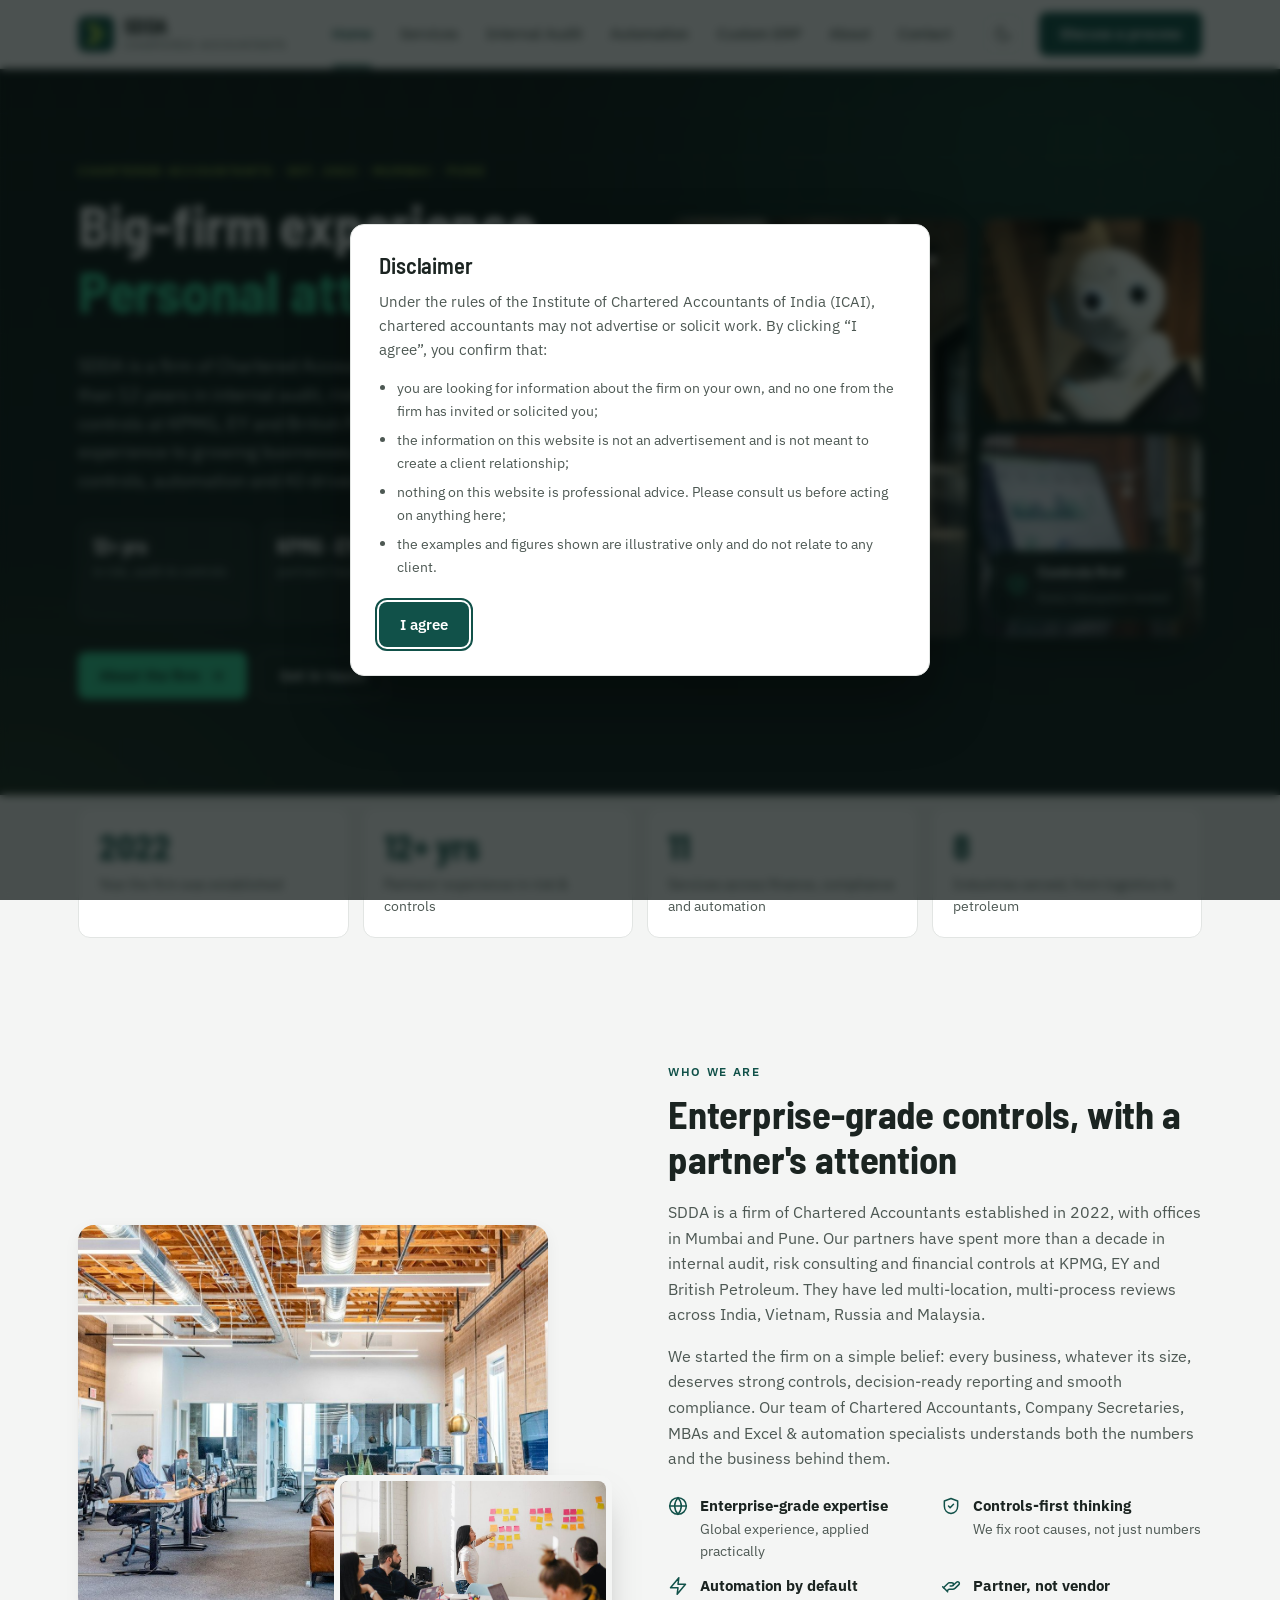
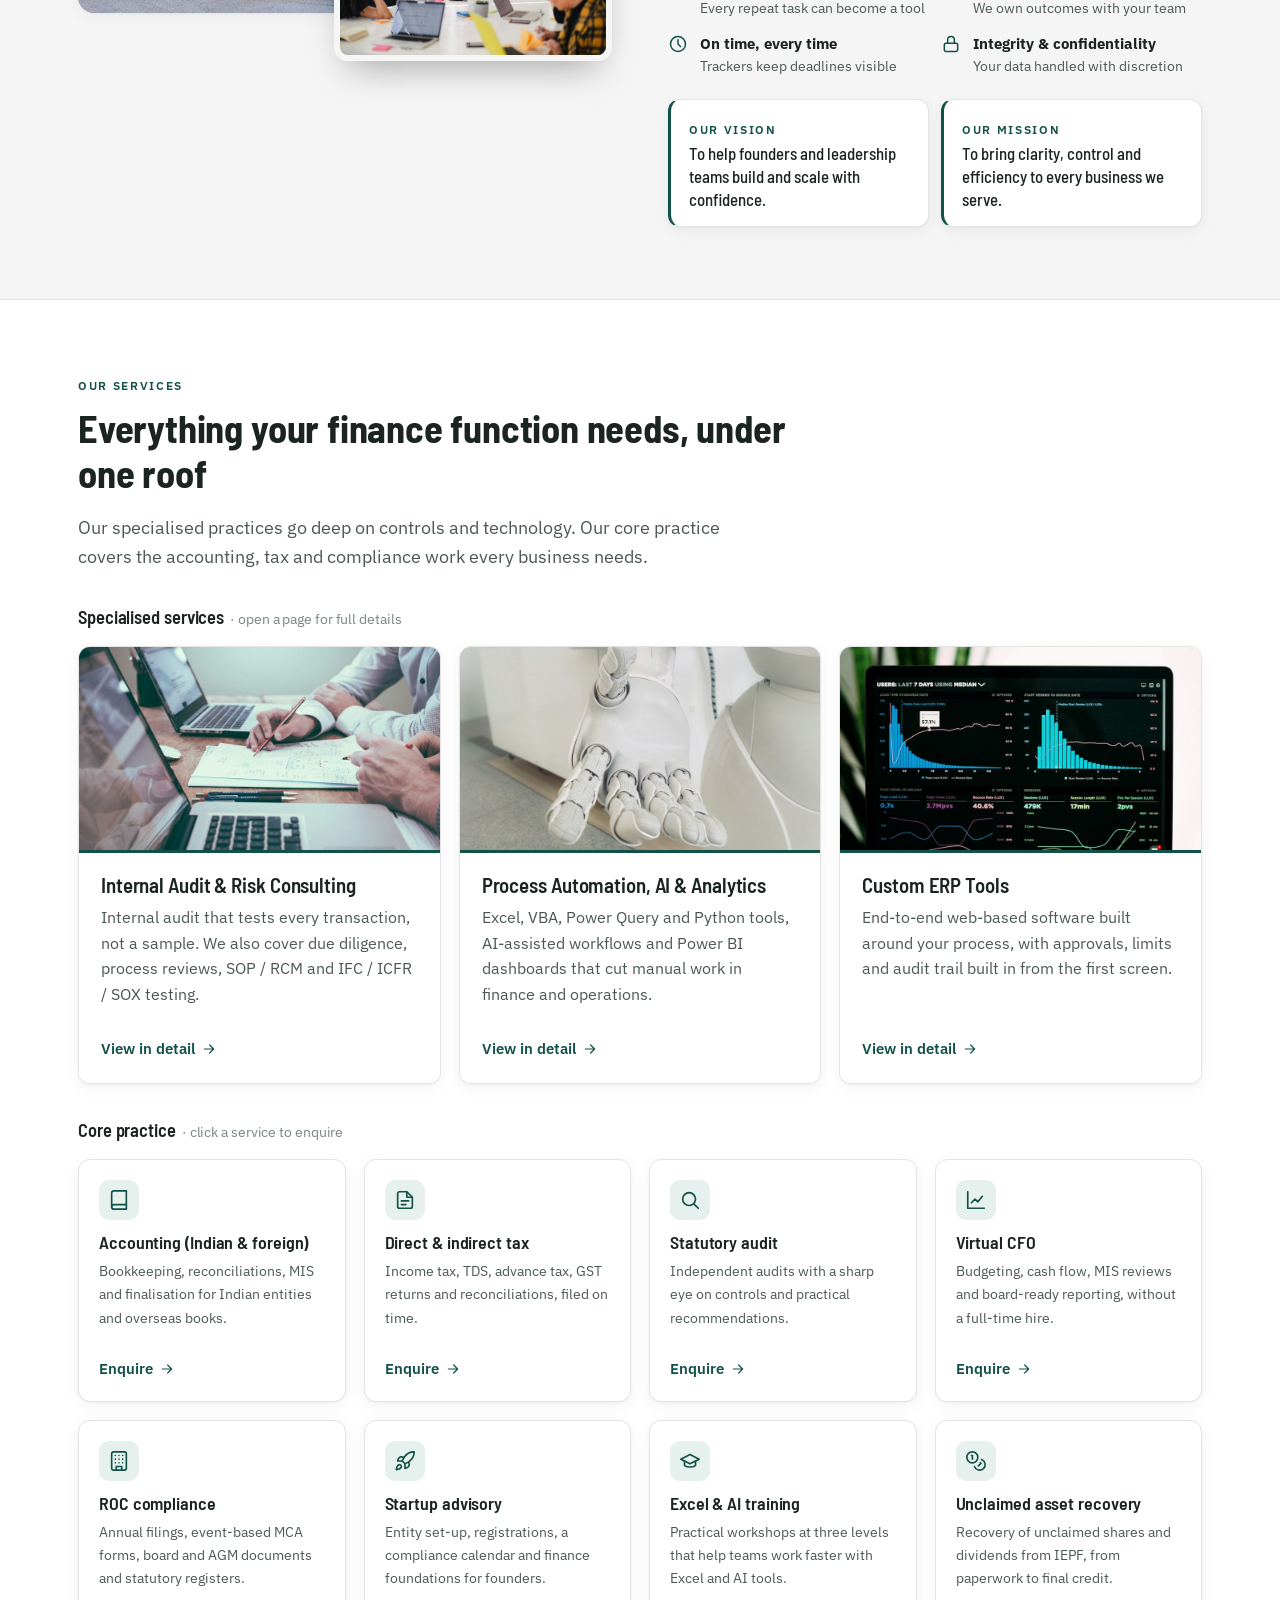
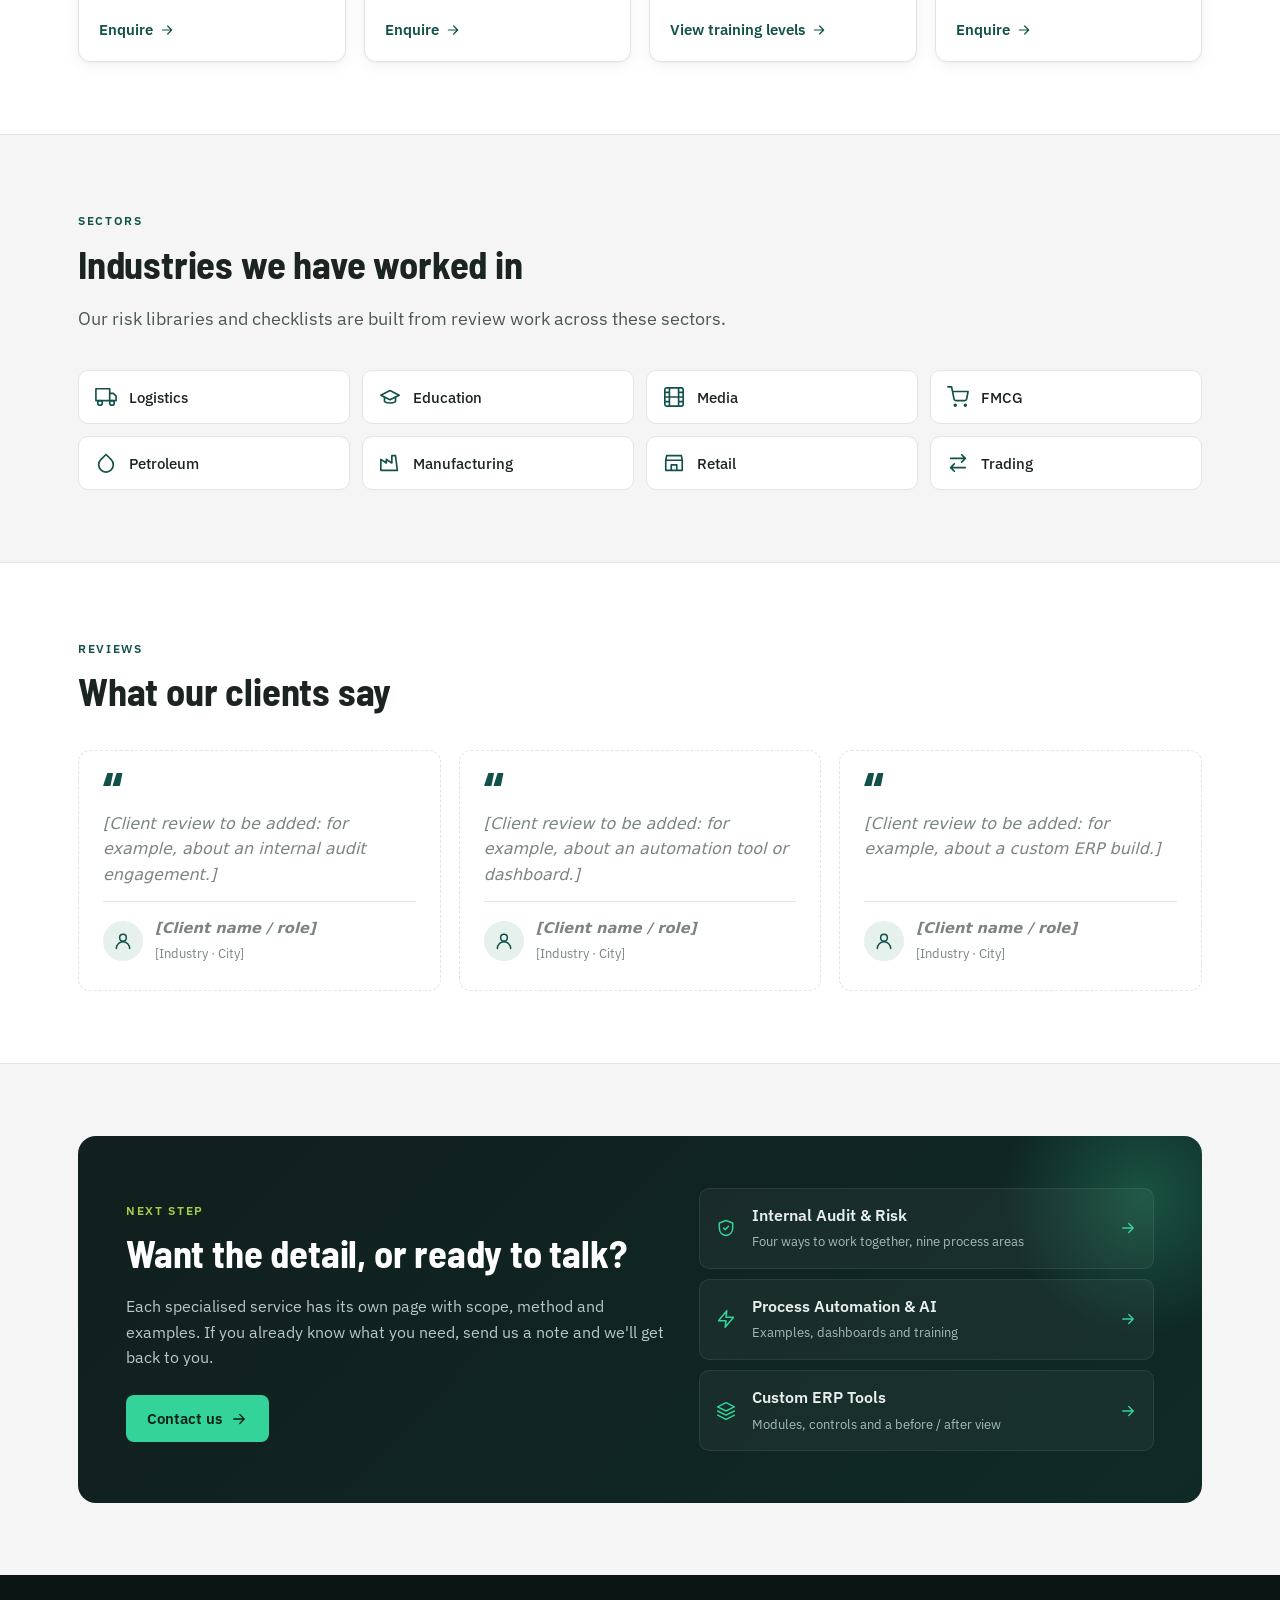
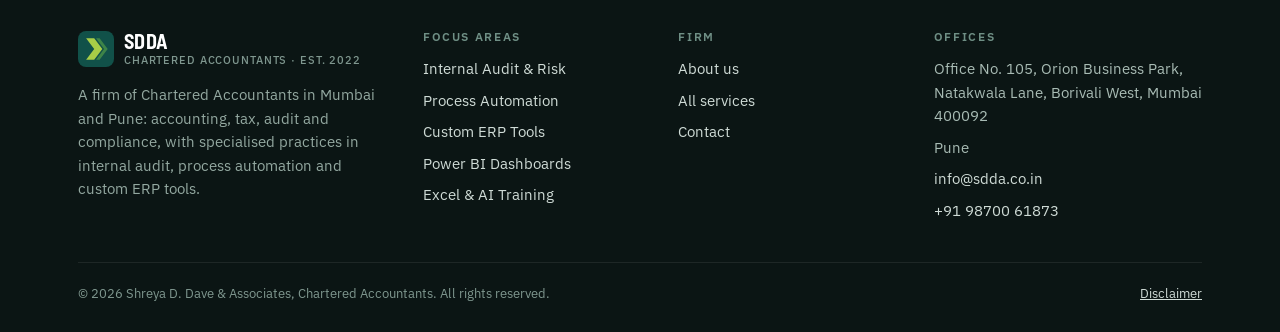
==== commit 815c979c: "Home: firm-and-experience hero with photos; add reviews section The hero now presents the firm and i" ====
--- a/index.html
+++ b/index.html
@@ -44,56 +44,25 @@
   <div class="wrap hero-grid">
     <div>
       <span class="eyebrow">Chartered Accountants · Est. 2022 · Mumbai · Pune</span>
-      <h1>One partner for finance, compliance <em>&amp; process automation.</em></h1>
-      <p class="lead">SDDA is a firm of Chartered Accountants. We help founders and leadership teams build and scale with confidence, with enterprise-grade controls, decision-ready reporting and smooth compliance, delivered with a partner's personal attention.</p>
-      <ul class="hero-points">
-        <li><svg viewBox="0 0 24 24" fill="none" stroke="currentColor" stroke-width="1.8" stroke-linecap="round" stroke-linejoin="round" aria-hidden="true"><path d="M5 12l5 5L20 7"/></svg> Accounting, tax &amp; audit</li>
-        <li><svg viewBox="0 0 24 24" fill="none" stroke="currentColor" stroke-width="1.8" stroke-linecap="round" stroke-linejoin="round" aria-hidden="true"><path d="M5 12l5 5L20 7"/></svg> Internal audit &amp; risk</li>
-        <li><svg viewBox="0 0 24 24" fill="none" stroke="currentColor" stroke-width="1.8" stroke-linecap="round" stroke-linejoin="round" aria-hidden="true"><path d="M5 12l5 5L20 7"/></svg> Automation &amp; custom ERP tools</li>
+      <h1>Big-firm experience. <em>Personal attention.</em></h1>
+      <p class="lead">SDDA is a firm of Chartered Accountants led by partners with more than 12 years in internal audit, risk consulting and financial controls at KPMG, EY and British Petroleum. We bring that experience to growing businesses, from the books and tax filings to controls, automation and AI-driven tools.</p>
+      <ul class="hero-cred">
+        <li><b>12+ yrs</b><span>in risk, audit &amp; controls</span></li>
+        <li><b>KPMG · EY · BP</b><span>partners' background</span></li>
+        <li><b>4 countries</b><span>India, Vietnam, Russia, Malaysia</span></li>
       </ul>
       <div class="btn-row">
-        <a class="btn btn--light" href="#services">Explore our services <svg viewBox="0 0 24 24" fill="none" stroke="currentColor" stroke-width="1.8" stroke-linecap="round" stroke-linejoin="round" aria-hidden="true"><path d="M5 12h14M13 6l6 6-6 6"/></svg></a>
+        <a class="btn btn--light" href="#who-we-are">About the firm <svg viewBox="0 0 24 24" fill="none" stroke="currentColor" stroke-width="1.8" stroke-linecap="round" stroke-linejoin="round" aria-hidden="true"><path d="M5 12h14M13 6l6 6-6 6"/></svg></a>
         <a class="btn btn--outline-light" href="contact.html">Get in touch</a>
       </div>
     </div>
 
-    <!-- Automation Flow graphic -->
-    <div class="flow" tabindex="0" aria-label="Illustration: a purchase invoice is read, checked and posted into an audited balance sheet. Hover to see the data flow.">
-      <span class="flow-label">Hover to run the pipeline</span>
-
-      <div class="flow-card flow-card--in">
-        <span class="scan"></span>
-        <h4>Purchase invoice <span class="tag">INV/26-27/0917</span></h4>
-        <div class="flow-row"><span>Vendor</span><b>ABC Traders</b></div>
-        <div class="flow-row"><span>Invoice date</span><b>03-Nov-26</b></div>
-        <div class="flow-row"><span>Taxable value</span><b>₹1,00,000</b></div>
-        <div class="flow-row"><span>IGST 18%</span><b>₹18,000</b></div>
-        <div class="flow-row"><span>TDS 194Q</span><b>₹100</b></div>
-        <div class="flow-total"><span>Payable</span><span>₹1,17,900</span></div>
-      </div>
-
-      <div class="flow-pipe" aria-hidden="true">
-        <span class="lane"></span><span class="lane"></span><span class="lane"></span><span class="lane"></span><span class="lane"></span>
-        <span class="node"><svg viewBox="0 0 24 24" fill="none" stroke="currentColor" stroke-width="1.8" stroke-linecap="round" stroke-linejoin="round" aria-hidden="true"><rect x="4" y="4" width="16" height="16" rx="2"/><rect x="9" y="9" width="6" height="6"/><path d="M9 1v3M15 1v3M9 20v3M15 20v3M20 9h3M20 14h3M1 9h3M1 14h3"/></svg></span>
-      </div>
-
-      <div class="flow-card flow-card--out">
-        <h4>Balance sheet <span class="tag">as at 31-Mar-27</span></h4>
-        <div class="flow-row"><span>Inventory</span><b>₹2,40,18,400</b></div>
-        <div class="flow-row"><span>GST input credit</span><b>₹18,42,600</b></div>
-        <div class="flow-row"><span>Trade payables</span><b>₹38,62,150</b></div>
-        <div class="flow-row"><span>TDS payable</span><b>₹1,24,300</b></div>
-        <div class="flow-row"><span>Bank</span><b>₹1,27,05,900</b></div>
-        <div class="flow-total"><span>Checks passed</span><span>42 / 42</span></div>
-        <span class="stamp"><svg viewBox="0 0 24 24" fill="none" stroke="currentColor" stroke-width="1.8" stroke-linecap="round" stroke-linejoin="round" aria-hidden="true"><path d="M12 3l8 3v6c0 5-3.4 8.4-8 9-4.6-.6-8-4-8-9V6l8-3z"/><path d="M9 12l2 2 4-4"/></svg> Audited</span>
-      </div>
-
-      <div class="flow-steps" aria-hidden="true">
-        <div class="flow-step"><b>Read</b>PDF → data</div>
-        <div class="flow-step"><b>Validate</b>GSTIN · HSN · TDS</div>
-        <div class="flow-step"><b>Match</b>PO · GRN · 2B</div>
-        <div class="flow-step"><b>Post</b>Ledger · reports</div>
-      </div>
+    <div class="hero-photos">
+      <figure class="hp hp--main"><img src="assets/img/photos/office-glass.jpg" alt="A bright, modern office with a meeting table" width="1200" height="801" fetchpriority="high"></figure>
+      <figure class="hp hp--a"><img src="assets/img/photos/ai-robot.jpg" alt="A humanoid robot, representing AI and robotic automation" width="800" height="533" loading="lazy"></figure>
+      <figure class="hp hp--b"><img src="assets/img/photos/dashboard-laptop.jpg" alt="A laptop showing a financial dashboard" width="900" height="641" loading="lazy"></figure>
+      <div class="hp-badge hp-badge--top"><svg viewBox="0 0 24 24" fill="none" stroke="currentColor" stroke-width="1.8" stroke-linecap="round" stroke-linejoin="round" aria-hidden="true"><rect x="4" y="4" width="16" height="16" rx="2"/><rect x="9" y="9" width="6" height="6"/><path d="M9 1v3M15 1v3M9 20v3M15 20v3M20 9h3M20 14h3M1 9h3M1 14h3"/></svg><span><b>AI &amp; automation</b><small>Excel, Python, Power BI, custom ERP</small></span></div>
+      <div class="hp-badge hp-badge--bottom"><svg viewBox="0 0 24 24" fill="none" stroke="currentColor" stroke-width="1.8" stroke-linecap="round" stroke-linejoin="round" aria-hidden="true"><path d="M12 3l8 3v6c0 5-3.4 8.4-8 9-4.6-.6-8-4-8-9V6l8-3z"/><path d="M9 12l2 2 4-4"/></svg><span><b>Controls first</b><small>Every transaction tested</small></span></div>
     </div>
   </div>
 </section>
@@ -102,31 +71,44 @@
   <div class="wrap stats-band">
     <div class="stats">
       <div class="stat"><div class="stat-num">2022</div><div class="stat-label">Year the firm was established</div></div>
-      <div class="stat"><div class="stat-num">12+ yrs</div><div class="stat-label">Partners' experience in risk &amp; controls at KPMG, EY and British Petroleum</div></div>
+      <div class="stat"><div class="stat-num">12+ yrs</div><div class="stat-label">Partners' experience in risk &amp; controls</div></div>
       <div class="stat"><div class="stat-num">11</div><div class="stat-label">Services across finance, compliance and automation</div></div>
-      <div class="stat"><div class="stat-num">2</div><div class="stat-label">Offices, in Mumbai and Pune</div></div>
-    </div>
-  </div>
-</section>
-
-<section class="section">
-  <div class="wrap">
-    <div class="split" style="align-items:start">
+      <div class="stat"><div class="stat-num">8</div><div class="stat-label">Industries served, from logistics to petroleum</div></div>
+    </div>
+  </div>
+</section>
+
+<!-- WHO WE ARE -->
+<section class="section" id="who-we-are">
+  <div class="wrap">
+    <div class="split">
+      <div class="photo-stack">
+        <img class="ps-main" src="assets/img/photos/office-open.jpg" alt="An open-plan office with people at work" width="1200" height="900" loading="lazy">
+        <img class="ps-inset" src="assets/img/photos/team-meeting.jpg" alt="A team discussing a project at a whiteboard" width="1000" height="667" loading="lazy">
+      </div>
       <div>
         <span class="eyebrow">Who we are</span>
         <h2>Enterprise-grade controls, with a partner's attention</h2>
-        <p>SDDA is a firm of Chartered Accountants established in 2022, with offices in Mumbai and Pune. Our partners have more than a decade of experience in internal audit, risk consulting and financial controls at KPMG, EY and British Petroleum, including reviews across India, Vietnam, Russia and Malaysia.</p>
-        <p>We believe every business, whatever its size, deserves strong controls, decision-ready financial reporting and smooth compliance. Our team of Chartered Accountants, Company Secretaries, MBAs and Excel &amp; automation specialists understands both the numbers and the business behind them.</p>
-        <div class="btn-row mt-3"><a class="btn btn--ghost" href="about.html">More about the firm <svg viewBox="0 0 24 24" fill="none" stroke="currentColor" stroke-width="1.8" stroke-linecap="round" stroke-linejoin="round" aria-hidden="true"><path d="M5 12h14M13 6l6 6-6 6"/></svg></a></div>
-      </div>
-      <div class="grid" style="gap:14px">
-        <div class="card vm"><span class="eyebrow">Our vision</span><p>To help founders and leadership teams build and scale with confidence, as their trusted partner for finance, compliance and automation.</p></div>
-        <div class="card vm"><span class="eyebrow">Our mission</span><p>To bring clarity, control and efficiency to every business we serve, combining professional expertise with smart automation.</p></div>
-      </div>
-    </div>
-  </div>
-</section>
-
+        <p>SDDA is a firm of Chartered Accountants established in 2022, with offices in Mumbai and Pune. Our partners have spent more than a decade in internal audit, risk consulting and financial controls at KPMG, EY and British Petroleum. They have led multi-location, multi-process reviews across India, Vietnam, Russia and Malaysia.</p>
+        <p>We started the firm on a simple belief: every business, whatever its size, deserves strong controls, decision-ready reporting and smooth compliance. Our team of Chartered Accountants, Company Secretaries, MBAs and Excel &amp; automation specialists understands both the numbers and the business behind them.</p>
+        <div class="values">
+          <div><svg viewBox="0 0 24 24" fill="none" stroke="currentColor" stroke-width="1.8" stroke-linecap="round" stroke-linejoin="round" aria-hidden="true"><circle cx="12" cy="12" r="10"/><path d="M2 12h20M12 2a15.3 15.3 0 014 10 15.3 15.3 0 01-4 10 15.3 15.3 0 01-4-10 15.3 15.3 0 014-10z"/></svg><span><b>Enterprise-grade expertise</b>Global experience, applied practically</span></div>
+          <div><svg viewBox="0 0 24 24" fill="none" stroke="currentColor" stroke-width="1.8" stroke-linecap="round" stroke-linejoin="round" aria-hidden="true"><path d="M12 3l8 3v6c0 5-3.4 8.4-8 9-4.6-.6-8-4-8-9V6l8-3z"/><path d="M9 12l2 2 4-4"/></svg><span><b>Controls-first thinking</b>We fix root causes, not just numbers</span></div>
+          <div><svg viewBox="0 0 24 24" fill="none" stroke="currentColor" stroke-width="1.8" stroke-linecap="round" stroke-linejoin="round" aria-hidden="true"><path d="M13 2L3 14h9l-1 8 10-12h-9l1-8z"/></svg><span><b>Automation by default</b>Every repeat task can become a tool</span></div>
+          <div><svg viewBox="0 0 24 24" fill="none" stroke="currentColor" stroke-width="1.8" stroke-linecap="round" stroke-linejoin="round" aria-hidden="true"><path d="M11 12h2a2 2 0 100-4h-3c-.6 0-1.1.2-1.4.6L3 14"/><path d="M7 18l1.6-1.4c.3-.4.8-.6 1.4-.6h4c1.1 0 2.1-.4 2.8-1.2l4.6-4.4a2 2 0 00-2.8-2.9l-4.2 3.9M2 13l6 6"/></svg><span><b>Partner, not vendor</b>We own outcomes with your team</span></div>
+          <div><svg viewBox="0 0 24 24" fill="none" stroke="currentColor" stroke-width="1.8" stroke-linecap="round" stroke-linejoin="round" aria-hidden="true"><circle cx="12" cy="12" r="9"/><path d="M12 7v5l3 3"/></svg><span><b>On time, every time</b>Trackers keep deadlines visible</span></div>
+          <div><svg viewBox="0 0 24 24" fill="none" stroke="currentColor" stroke-width="1.8" stroke-linecap="round" stroke-linejoin="round" aria-hidden="true"><rect x="4" y="11" width="16" height="10" rx="2"/><path d="M8 11V7a4 4 0 018 0v4"/></svg><span><b>Integrity &amp; confidentiality</b>Your data handled with discretion</span></div>
+        </div>
+        <div class="vm-row">
+          <div class="card vm"><span class="eyebrow">Our vision</span><p>To help founders and leadership teams build and scale with confidence.</p></div>
+          <div class="card vm"><span class="eyebrow">Our mission</span><p>To bring clarity, control and efficiency to every business we serve.</p></div>
+        </div>
+      </div>
+    </div>
+  </div>
+</section>
+
+<!-- SERVICES -->
 <section class="section section--alt" id="services">
   <div class="wrap">
     <div class="section-head">
@@ -137,38 +119,29 @@
 
     <h3 class="svc-group">Specialised services <span class="muted">· open a page for full details</span></h3>
     <div class="grid grid-3">
-      <a class="card card--link pillar" href="internal-audit.html">
-        <span class="ico"><svg viewBox="0 0 24 24" fill="none" stroke="currentColor" stroke-width="1.8" stroke-linecap="round" stroke-linejoin="round" aria-hidden="true"><path d="M12 3l8 3v6c0 5-3.4 8.4-8 9-4.6-.6-8-4-8-9V6l8-3z"/><path d="M9 12l2 2 4-4"/></svg></span>
-        <h3>Internal Audit &amp; Risk Consulting</h3>
-        <p>Internal audit that tests every transaction, not a sample. We also cover due diligence, process reviews, SOP / RCM and IFC / ICFR / SOX testing.</p>
-        <ul class="ticks">
-          <li>Full-population data analytics</li>
-          <li>Section 138 internal audit</li>
-          <li>Excel RCM with pass / partial / fail scoring</li>
-        </ul>
-        <span class="more">View internal audit in detail <svg viewBox="0 0 24 24" fill="none" stroke="currentColor" stroke-width="1.8" stroke-linecap="round" stroke-linejoin="round" aria-hidden="true"><path d="M5 12h14M13 6l6 6-6 6"/></svg></span>
+      <a class="card card--link card--photo" href="internal-audit.html">
+        <img src="assets/img/photos/audit-desk.jpg" alt="" width="900" height="601" loading="lazy">
+        <div class="cp-body">
+          <h3>Internal Audit &amp; Risk Consulting</h3>
+          <p>Internal audit that tests every transaction, not a sample. We also cover due diligence, process reviews, SOP / RCM and IFC / ICFR / SOX testing.</p>
+          <span class="more">View in detail <svg viewBox="0 0 24 24" fill="none" stroke="currentColor" stroke-width="1.8" stroke-linecap="round" stroke-linejoin="round" aria-hidden="true"><path d="M5 12h14M13 6l6 6-6 6"/></svg></span>
+        </div>
       </a>
-      <a class="card card--link pillar" href="automation.html">
-        <span class="ico"><svg viewBox="0 0 24 24" fill="none" stroke="currentColor" stroke-width="1.8" stroke-linecap="round" stroke-linejoin="round" aria-hidden="true"><path d="M13 2L3 14h9l-1 8 10-12h-9l1-8z"/></svg></span>
-        <h3>Process Automation &amp; Analytics</h3>
-        <p>Excel, VBA, Power Query and Python tools that cut manual work in finance and operations, plus Power BI dashboards.</p>
-        <ul class="ticks">
-          <li>26AS, GST 2B and bank reconciliations</li>
-          <li>MIS packs and Power BI dashboards</li>
-          <li>Tools handed over with an SOP and a video</li>
-        </ul>
-        <span class="more">View automation in detail <svg viewBox="0 0 24 24" fill="none" stroke="currentColor" stroke-width="1.8" stroke-linecap="round" stroke-linejoin="round" aria-hidden="true"><path d="M5 12h14M13 6l6 6-6 6"/></svg></span>
+      <a class="card card--link card--photo" href="automation.html">
+        <img src="assets/img/photos/robot-hand.jpg" alt="" width="900" height="648" loading="lazy">
+        <div class="cp-body">
+          <h3>Process Automation, AI &amp; Analytics</h3>
+          <p>Excel, VBA, Power Query and Python tools, AI-assisted workflows and Power BI dashboards that cut manual work in finance and operations.</p>
+          <span class="more">View in detail <svg viewBox="0 0 24 24" fill="none" stroke="currentColor" stroke-width="1.8" stroke-linecap="round" stroke-linejoin="round" aria-hidden="true"><path d="M5 12h14M13 6l6 6-6 6"/></svg></span>
+        </div>
       </a>
-      <a class="card card--link pillar" href="erp-solutions.html">
-        <span class="ico"><svg viewBox="0 0 24 24" fill="none" stroke="currentColor" stroke-width="1.8" stroke-linecap="round" stroke-linejoin="round" aria-hidden="true"><path d="M12 2l10 5-10 5L2 7l10-5z"/><path d="M2 17l10 5 10-5M2 12l10 5 10-5"/></svg></span>
-        <h3>Custom ERP Tools</h3>
-        <p>End-to-end web-based software built around your process, with approvals, limits and audit trail built in from the first screen.</p>
-        <ul class="ticks">
-          <li>Procure to Pay, inventory, fixed assets</li>
-          <li>Role-based access &amp; maker–checker</li>
-          <li>Runs in any browser, exports to Excel</li>
-        </ul>
-        <span class="more">View custom ERP in detail <svg viewBox="0 0 24 24" fill="none" stroke="currentColor" stroke-width="1.8" stroke-linecap="round" stroke-linejoin="round" aria-hidden="true"><path d="M5 12h14M13 6l6 6-6 6"/></svg></span>
+      <a class="card card--link card--photo" href="erp-solutions.html">
+        <img src="assets/img/photos/analytics-screen.jpg" alt="" width="900" height="600" loading="lazy">
+        <div class="cp-body">
+          <h3>Custom ERP Tools</h3>
+          <p>End-to-end web-based software built around your process, with approvals, limits and audit trail built in from the first screen.</p>
+          <span class="more">View in detail <svg viewBox="0 0 24 24" fill="none" stroke="currentColor" stroke-width="1.8" stroke-linecap="round" stroke-linejoin="round" aria-hidden="true"><path d="M5 12h14M13 6l6 6-6 6"/></svg></span>
+        </div>
       </a>
     </div>
 
@@ -186,28 +159,13 @@
   </div>
 </section>
 
-<section class="section">
+<!-- SECTORS -->
+<section class="section" id="sectors">
   <div class="wrap">
     <div class="section-head">
-      <span class="eyebrow">What sets us apart</span>
-      <h2>How we work with you</h2>
-    </div>
-    <div class="grid grid-3">
-      <div class="card"><span class="ico"><svg viewBox="0 0 24 24" fill="none" stroke="currentColor" stroke-width="1.8" stroke-linecap="round" stroke-linejoin="round" aria-hidden="true"><circle cx="12" cy="12" r="10"/><path d="M2 12h20M12 2a15.3 15.3 0 014 10 15.3 15.3 0 01-4 10 15.3 15.3 0 01-4-10 15.3 15.3 0 014-10z"/></svg></span><h3>Enterprise-grade expertise</h3><p>Global consulting and corporate experience, applied with a practical, business-first approach.</p></div>
-      <div class="card"><span class="ico"><svg viewBox="0 0 24 24" fill="none" stroke="currentColor" stroke-width="1.8" stroke-linecap="round" stroke-linejoin="round" aria-hidden="true"><path d="M12 3l8 3v6c0 5-3.4 8.4-8 9-4.6-.6-8-4-8-9V6l8-3z"/><path d="M9 12l2 2 4-4"/></svg></span><h3>Controls-first thinking</h3><p>We fix root causes, not just the numbers, so issues don't come back.</p></div>
-      <div class="card"><span class="ico"><svg viewBox="0 0 24 24" fill="none" stroke="currentColor" stroke-width="1.8" stroke-linecap="round" stroke-linejoin="round" aria-hidden="true"><path d="M13 2L3 14h9l-1 8 10-12h-9l1-8z"/></svg></span><h3>Automation by default</h3><p>Every repeat task is a candidate for a tool that saves time.</p></div>
-      <div class="card"><span class="ico"><svg viewBox="0 0 24 24" fill="none" stroke="currentColor" stroke-width="1.8" stroke-linecap="round" stroke-linejoin="round" aria-hidden="true"><path d="M11 12h2a2 2 0 100-4h-3c-.6 0-1.1.2-1.4.6L3 14"/><path d="M7 18l1.6-1.4c.3-.4.8-.6 1.4-.6h4c1.1 0 2.1-.4 2.8-1.2l4.6-4.4a2 2 0 00-2.8-2.9l-4.2 3.9M2 13l6 6"/></svg></span><h3>Partner, not vendor</h3><p>We take ownership of outcomes as an extension of your team.</p></div>
-      <div class="card"><span class="ico"><svg viewBox="0 0 24 24" fill="none" stroke="currentColor" stroke-width="1.8" stroke-linecap="round" stroke-linejoin="round" aria-hidden="true"><circle cx="12" cy="12" r="9"/><path d="M12 7v5l3 3"/></svg></span><h3>On time, every time</h3><p>Structured planning and trackers keep every deadline visible.</p></div>
-      <div class="card"><span class="ico"><svg viewBox="0 0 24 24" fill="none" stroke="currentColor" stroke-width="1.8" stroke-linecap="round" stroke-linejoin="round" aria-hidden="true"><rect x="4" y="11" width="16" height="10" rx="2"/><path d="M8 11V7a4 4 0 018 0v4"/></svg></span><h3>Integrity &amp; confidentiality</h3><p>Your data and decisions are handled with professional discretion.</p></div>
-    </div>
-  </div>
-</section>
-
-<section class="section section--alt">
-  <div class="wrap">
-    <div class="section-head">
-      <span class="eyebrow">Industries</span>
-      <h2>Sectors we have worked in</h2>
+      <span class="eyebrow">Sectors</span>
+      <h2>Industries we have worked in</h2>
+      <p class="lead">Our risk libraries and checklists are built from review work across these sectors.</p>
     </div>
     <div class="industries">
       <div class="industry"><svg viewBox="0 0 24 24" fill="none" stroke="currentColor" stroke-width="1.8" stroke-linecap="round" stroke-linejoin="round" aria-hidden="true"><path d="M1 3h15v13H1zM16 8h4l3 3v5h-7"/><circle cx="5.5" cy="18.5" r="2.5"/><circle cx="18.5" cy="18.5" r="2.5"/></svg> Logistics</div>
@@ -222,6 +180,35 @@
   </div>
 </section>
 
+<!-- REVIEWS
+     Replace each placeholder with a real client review (quote, name or role, company type).
+     Do not publish made-up reviews. Check ICAI guidelines on testimonials before going live. -->
+<section class="section section--alt" id="reviews">
+  <div class="wrap">
+    <div class="section-head">
+      <span class="eyebrow">Reviews</span>
+      <h2>What our clients say</h2>
+    </div>
+    <div class="grid grid-3">
+      <figure class="card review review--placeholder">
+        <span class="quote" aria-hidden="true">“</span>
+        <blockquote>[Client review to be added: for example, about an internal audit engagement.]</blockquote>
+        <figcaption><span class="avatar"><svg viewBox="0 0 24 24" fill="none" stroke="currentColor" stroke-width="1.8" stroke-linecap="round" stroke-linejoin="round" aria-hidden="true"><circle cx="12" cy="8" r="4"/><path d="M4 21a8 8 0 0116 0"/></svg></span><span><b>[Client name / role]</b><small>[Industry · City]</small></span></figcaption>
+      </figure>
+      <figure class="card review review--placeholder">
+        <span class="quote" aria-hidden="true">“</span>
+        <blockquote>[Client review to be added: for example, about an automation tool or dashboard.]</blockquote>
+        <figcaption><span class="avatar"><svg viewBox="0 0 24 24" fill="none" stroke="currentColor" stroke-width="1.8" stroke-linecap="round" stroke-linejoin="round" aria-hidden="true"><circle cx="12" cy="8" r="4"/><path d="M4 21a8 8 0 0116 0"/></svg></span><span><b>[Client name / role]</b><small>[Industry · City]</small></span></figcaption>
+      </figure>
+      <figure class="card review review--placeholder">
+        <span class="quote" aria-hidden="true">“</span>
+        <blockquote>[Client review to be added: for example, about a custom ERP build.]</blockquote>
+        <figcaption><span class="avatar"><svg viewBox="0 0 24 24" fill="none" stroke="currentColor" stroke-width="1.8" stroke-linecap="round" stroke-linejoin="round" aria-hidden="true"><circle cx="12" cy="8" r="4"/><path d="M4 21a8 8 0 0116 0"/></svg></span><span><b>[Client name / role]</b><small>[Industry · City]</small></span></figcaption>
+      </figure>
+    </div>
+  </div>
+</section>
+
 <section class="section--tight" style="padding:72px 0">
   <div class="wrap">
     <div class="cta">
@@ -236,7 +223,7 @@
         </div>
         <ul class="cta-links">
           <li><a href="internal-audit.html"><svg viewBox="0 0 24 24" fill="none" stroke="currentColor" stroke-width="1.8" stroke-linecap="round" stroke-linejoin="round" aria-hidden="true"><path d="M12 3l8 3v6c0 5-3.4 8.4-8 9-4.6-.6-8-4-8-9V6l8-3z"/><path d="M9 12l2 2 4-4"/></svg><span><b>Internal Audit &amp; Risk</b><small>Four ways to work together, nine process areas</small></span><svg viewBox="0 0 24 24" fill="none" stroke="currentColor" stroke-width="1.8" stroke-linecap="round" stroke-linejoin="round" aria-hidden="true"><path d="M5 12h14M13 6l6 6-6 6"/></svg></a></li>
-          <li><a href="automation.html"><svg viewBox="0 0 24 24" fill="none" stroke="currentColor" stroke-width="1.8" stroke-linecap="round" stroke-linejoin="round" aria-hidden="true"><path d="M13 2L3 14h9l-1 8 10-12h-9l1-8z"/></svg><span><b>Process Automation</b><small>Examples, dashboards and training</small></span><svg viewBox="0 0 24 24" fill="none" stroke="currentColor" stroke-width="1.8" stroke-linecap="round" stroke-linejoin="round" aria-hidden="true"><path d="M5 12h14M13 6l6 6-6 6"/></svg></a></li>
+          <li><a href="automation.html"><svg viewBox="0 0 24 24" fill="none" stroke="currentColor" stroke-width="1.8" stroke-linecap="round" stroke-linejoin="round" aria-hidden="true"><path d="M13 2L3 14h9l-1 8 10-12h-9l1-8z"/></svg><span><b>Process Automation &amp; AI</b><small>Examples, dashboards and training</small></span><svg viewBox="0 0 24 24" fill="none" stroke="currentColor" stroke-width="1.8" stroke-linecap="round" stroke-linejoin="round" aria-hidden="true"><path d="M5 12h14M13 6l6 6-6 6"/></svg></a></li>
           <li><a href="erp-solutions.html"><svg viewBox="0 0 24 24" fill="none" stroke="currentColor" stroke-width="1.8" stroke-linecap="round" stroke-linejoin="round" aria-hidden="true"><path d="M12 2l10 5-10 5L2 7l10-5z"/><path d="M2 17l10 5 10-5M2 12l10 5 10-5"/></svg><span><b>Custom ERP Tools</b><small>Modules, controls and a before / after view</small></span><svg viewBox="0 0 24 24" fill="none" stroke="currentColor" stroke-width="1.8" stroke-linecap="round" stroke-linejoin="round" aria-hidden="true"><path d="M5 12h14M13 6l6 6-6 6"/></svg></a></li>
         </ul>
       </div>
--- a/assets/css/style.css
+++ b/assets/css/style.css
@@ -736,3 +736,70 @@
 .cta-links svg { width: 20px; height: 20px; color: var(--emerald); }
 .cta-links b { display: block; font-weight: 600; }
 .cta-links small { color: #a8bbb4; font-size: .84rem; }
+
+/* ---------- home hero: credentials + photo collage ---------- */
+.hero-cred { list-style: none; padding: 0; margin: 26px 0 30px; display: grid; grid-template-columns: repeat(3, minmax(0, 1fr)); gap: 10px; }
+.hero-cred li { padding: 12px 14px; border-radius: 10px; background: rgba(255,255,255,.04); border: 1px solid rgba(255,255,255,.08); min-width: 0; }
+.hero-cred b { display: block; font: 700 1.25rem/1.15 var(--f-head); color: #fff; }
+.hero-cred span { font-size: .8rem; color: #a8bbb4; }
+@media (max-width: 520px) { .hero-cred { grid-template-columns: 1fr; } .hero-cred li { display: flex; align-items: baseline; gap: 10px; } }
+
+.hero-photos { position: relative; display: grid; grid-template-columns: 1.35fr 1fr; grid-template-rows: 1fr 1fr; gap: 12px; min-height: 420px; }
+.hp { margin: 0; border-radius: 14px; overflow: hidden; border: 1px solid rgba(255,255,255,.08); box-shadow: 0 20px 40px -18px rgba(0,0,0,.6); background: var(--slate-700); }
+.hp img { width: 100%; height: 100%; object-fit: cover; transition: transform .6s ease; }
+.hp:hover img { transform: scale(1.04); }
+.hp--main { grid-row: 1 / 3; }
+.hp-badge {
+  position: absolute; display: flex; align-items: center; gap: 10px; padding: 10px 14px; border-radius: 12px;
+  background: rgba(11,21,20,.88); border: 1px solid rgba(52,211,153,.35); backdrop-filter: blur(6px);
+  color: #e7eeeb; box-shadow: 0 12px 30px rgba(0,0,0,.4);
+}
+.hp-badge svg { width: 22px; height: 22px; color: var(--emerald); flex-shrink: 0; }
+.hp-badge b { display: block; font-size: .88rem; }
+.hp-badge small { font-size: .74rem; color: #a8bbb4; }
+.hp-badge--top { top: 18px; left: -14px; }
+.hp-badge--bottom { bottom: 18px; right: 18px; }
+@media (max-width: 999px) { .hp-badge--top { left: 12px; } }
+@media (max-width: 560px) {
+  .hero-photos { min-height: 0; grid-template-columns: 1fr 1fr; grid-template-rows: 200px 120px; }
+  .hp--main { grid-row: 1; grid-column: 1 / 3; }
+  .hp-badge--bottom { display: none; }
+}
+
+/* ---------- who we are ---------- */
+.photo-stack { position: relative; padding: 0 0 48px 0; }
+.ps-main { width: 88%; aspect-ratio: 4 / 3.3; object-fit: cover; border-radius: 16px; box-shadow: var(--shadow); }
+.ps-inset { position: absolute; right: 0; bottom: 0; width: 52%; aspect-ratio: 3 / 2; object-fit: cover; border-radius: 14px; border: 6px solid var(--bg); box-shadow: 0 18px 36px -14px rgba(0,0,0,.35); }
+.values { display: grid; grid-template-columns: 1fr; gap: 12px; margin: 22px 0; }
+@media (min-width: 560px) { .values { grid-template-columns: 1fr 1fr; } }
+.values > div { display: grid; grid-template-columns: 22px 1fr; gap: 10px; font-size: .86rem; color: var(--text-2); }
+.values svg { width: 20px; height: 20px; color: var(--accent); margin-top: 2px; }
+.values b { display: block; color: var(--text); font-size: .93rem; }
+.vm-row { display: grid; gap: 12px; grid-template-columns: 1fr; }
+@media (min-width: 560px) { .vm-row { grid-template-columns: 1fr 1fr; } }
+.vm-row .card { padding: 16px 18px; }
+.vm-row .vm p { font-size: 1.05rem; margin: 0; }
+.vm-row .eyebrow { margin-bottom: 6px; }
+
+/* ---------- photo service cards ---------- */
+.card--photo { padding: 0; overflow: hidden; }
+.card--photo img { width: 100%; aspect-ratio: 16 / 9; object-fit: cover; transition: transform .5s ease; }
+.card--photo:hover img { transform: scale(1.04); }
+.card--photo .cp-body { padding: 20px 22px 22px; display: flex; flex-direction: column; flex: 1; border-top: 3px solid var(--accent); position: relative; background: var(--surface); }
+
+/* ---------- reviews ---------- */
+.review { margin: 0; display: flex; flex-direction: column; gap: 14px; }
+.review .quote { font: 700 3.4rem/0.6 var(--f-head); color: var(--accent); height: 22px; }
+.review blockquote { margin: 0; font-size: 1rem; color: var(--text); flex: 1; }
+.review figcaption { display: flex; align-items: center; gap: 12px; padding-top: 14px; border-top: 1px solid var(--border); }
+.review .avatar { width: 40px; height: 40px; border-radius: 50%; display: grid; place-items: center; background: var(--accent-soft); color: var(--accent); flex-shrink: 0; }
+.review .avatar svg { width: 20px; height: 20px; }
+.review b { display: block; font-size: .92rem; }
+.review small { color: var(--text-3); font-size: .82rem; }
+.review--placeholder { border-style: dashed; box-shadow: none; }
+.review--placeholder blockquote, .review--placeholder b { color: var(--text-3); font-style: italic; }
+
+/* flow graphic on light pages */
+.flow-dark { background: linear-gradient(180deg, var(--slate-900), var(--slate-800)); border-radius: 20px; padding: 34px 18px 18px; }
+.ps-main, .ps-inset, .card--photo img { height: auto; }
+.card--photo img { flex-shrink: 0; }
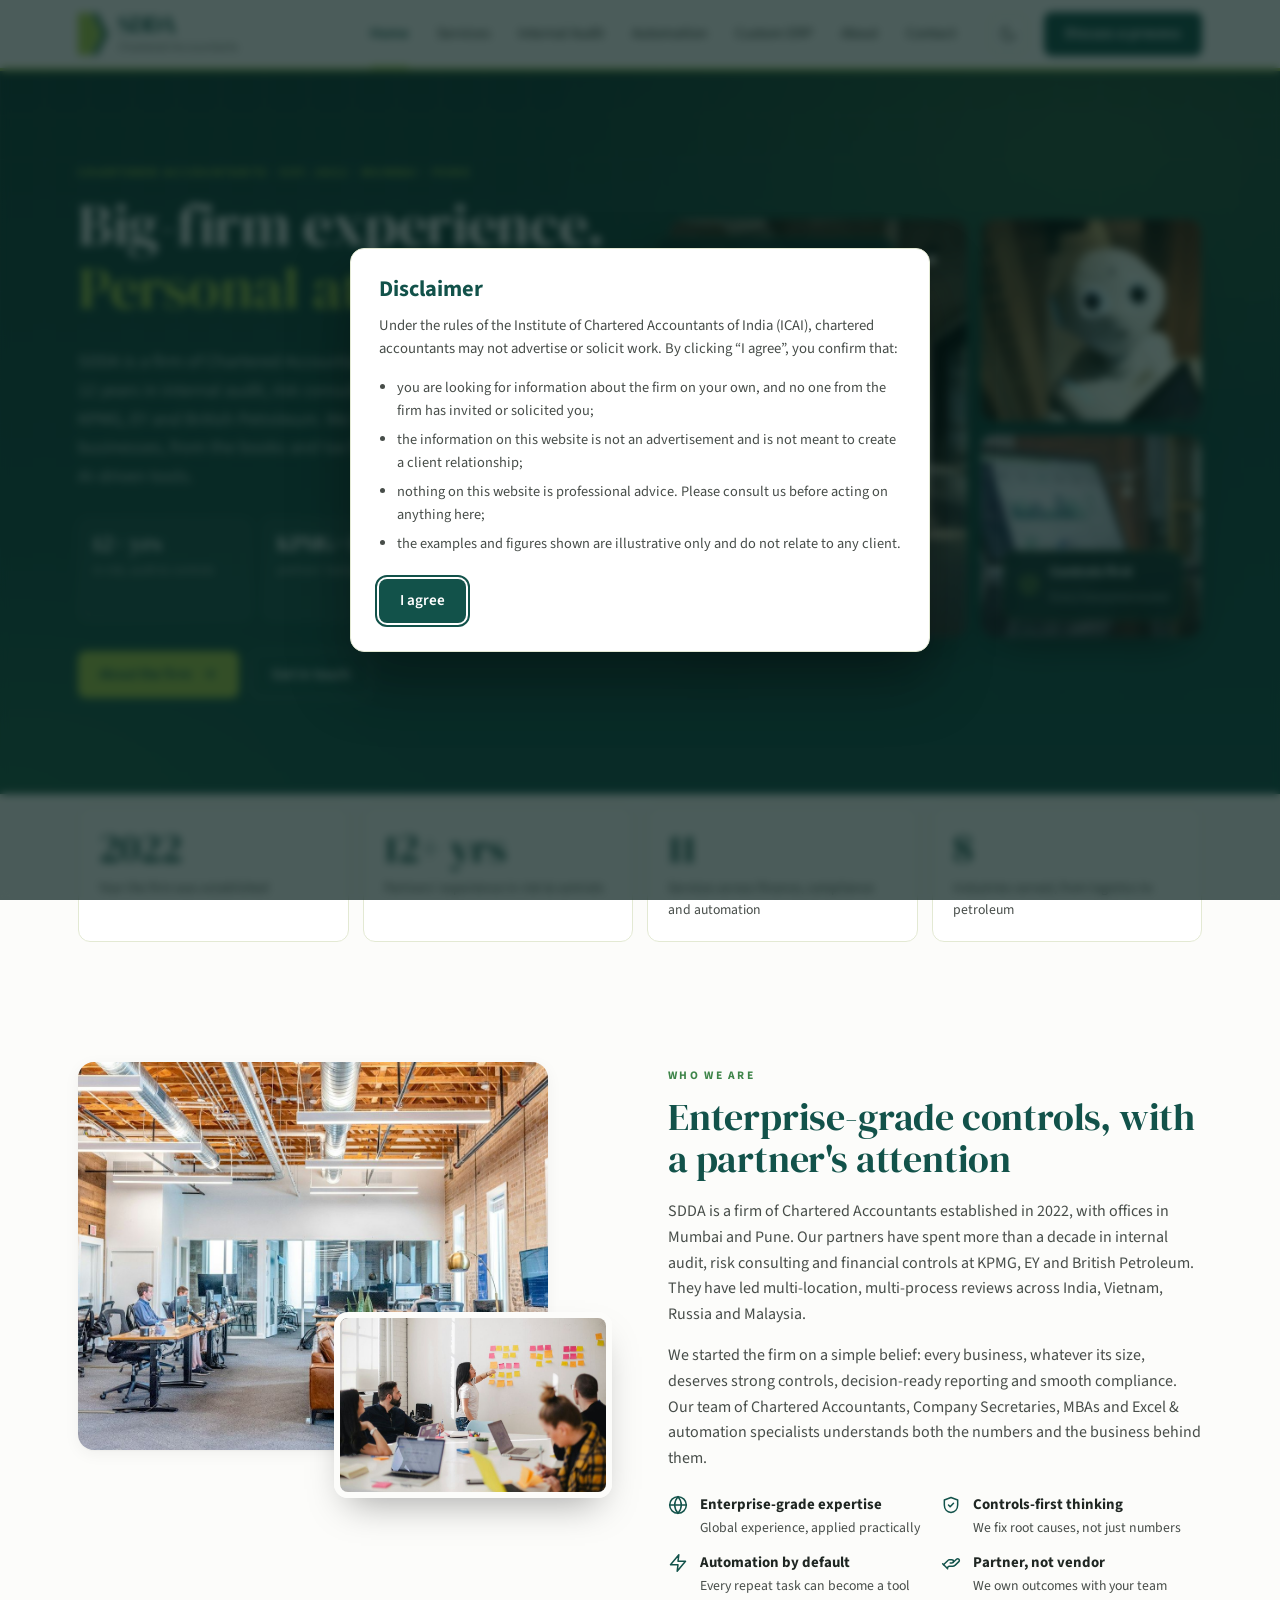
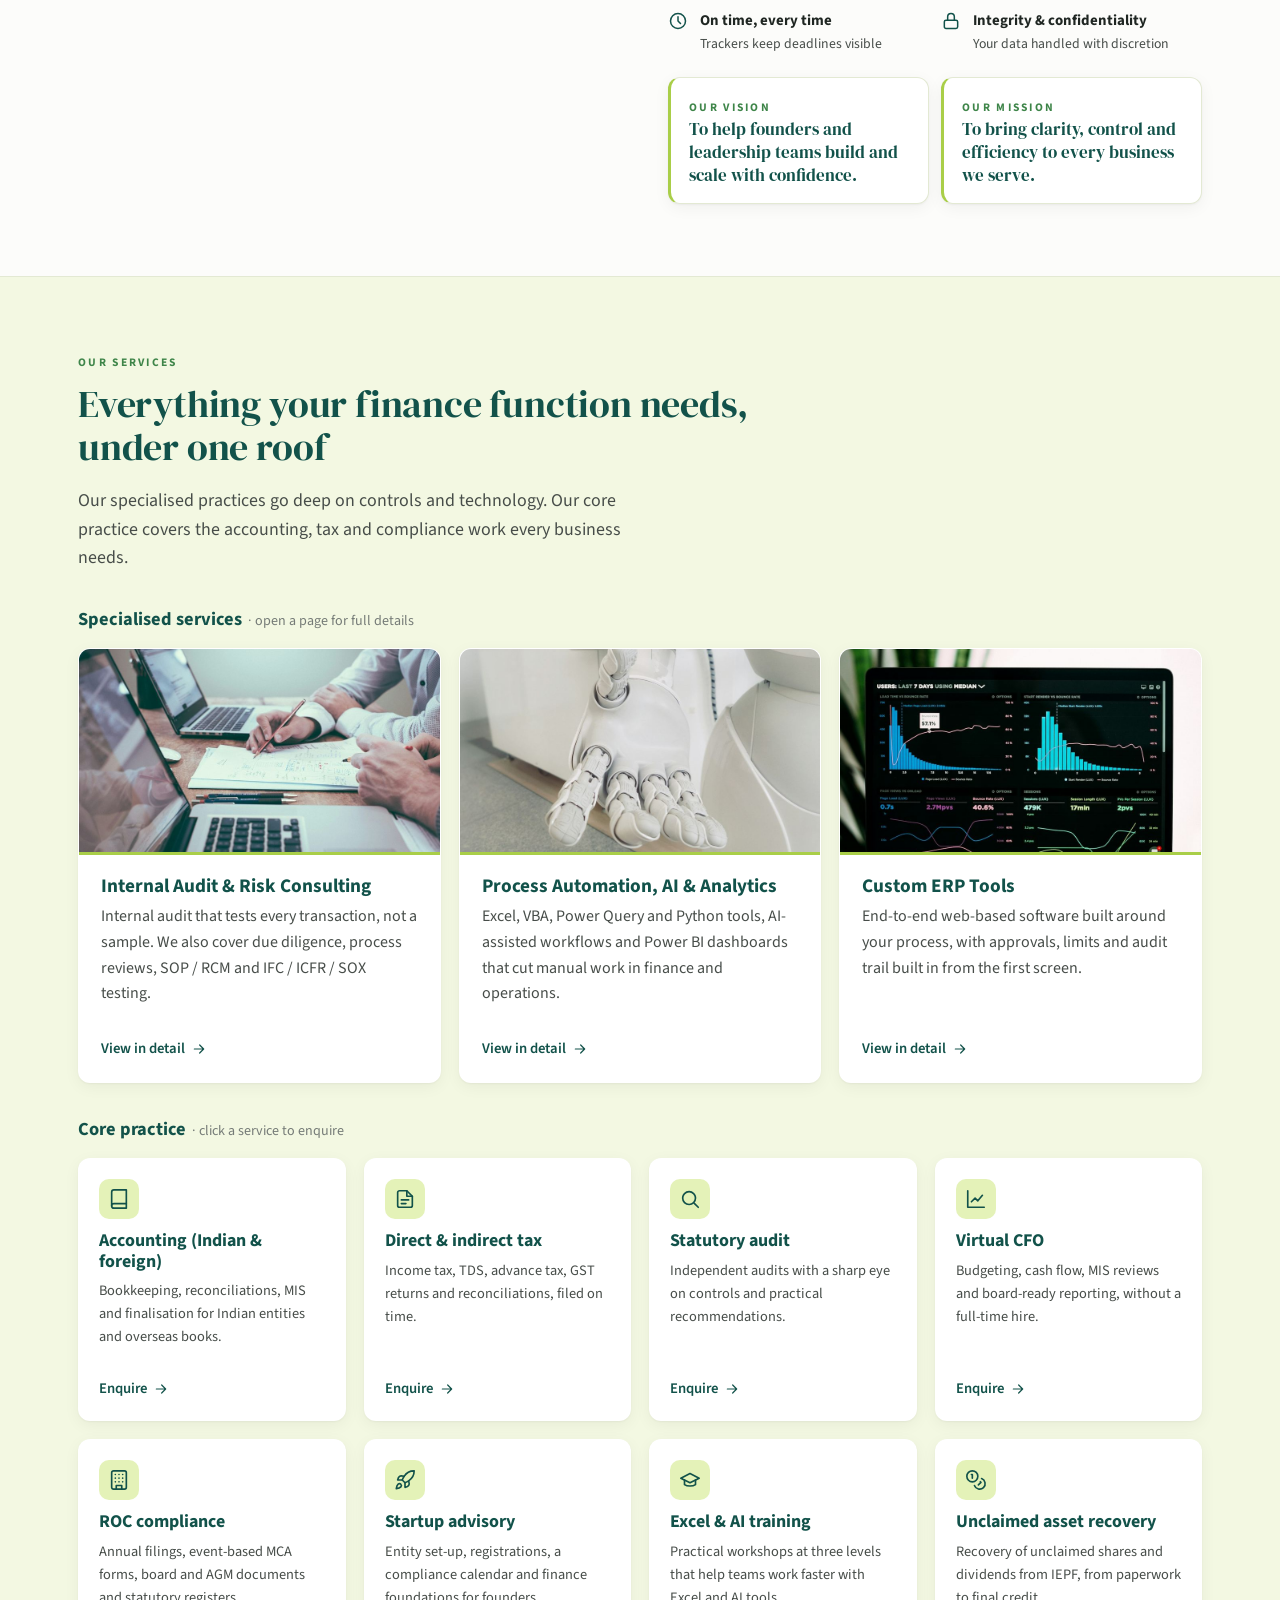
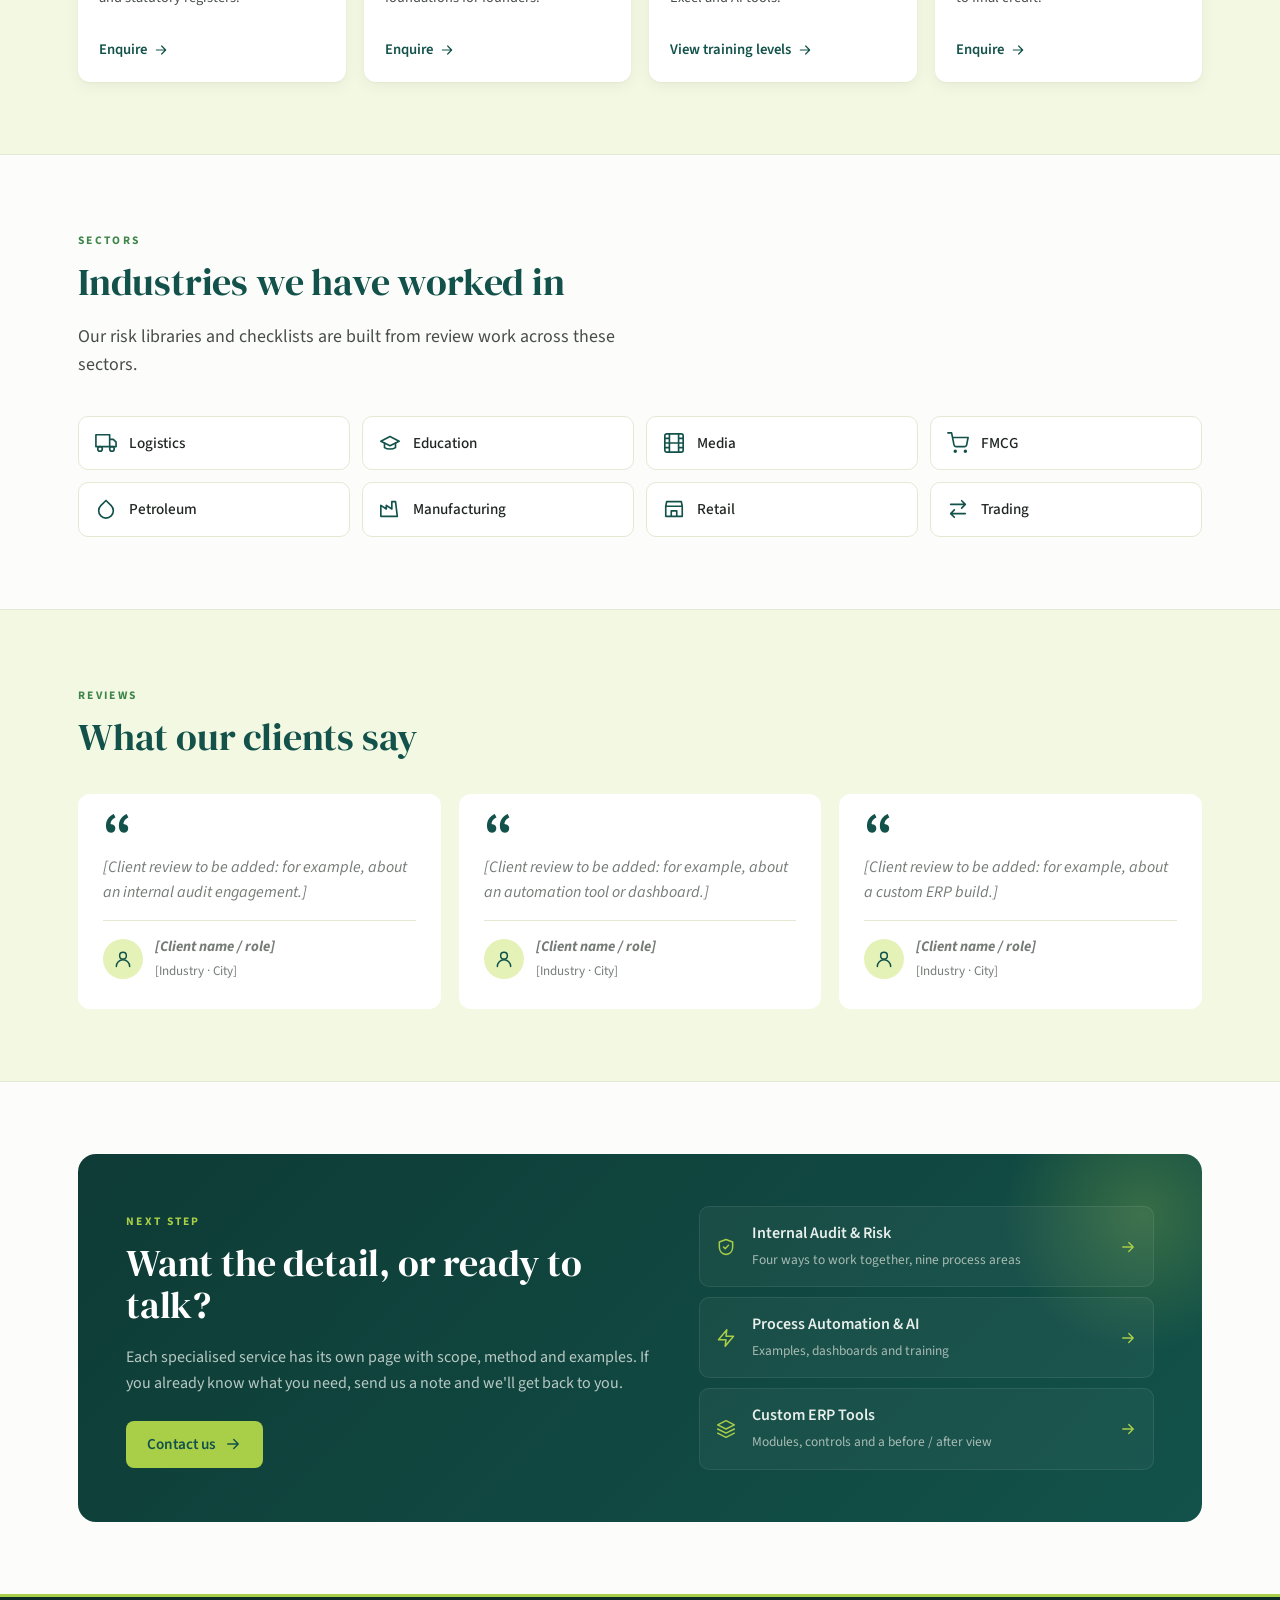
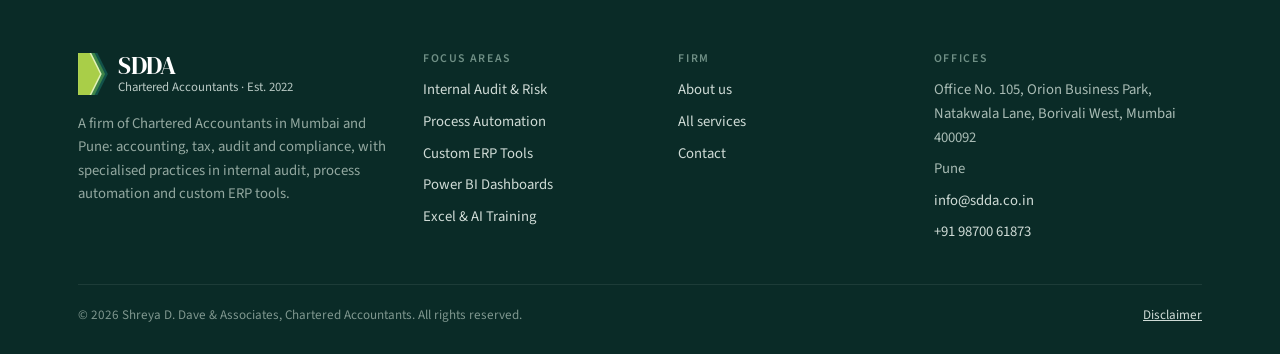
==== commit 634f0703: "Match brand colours, fonts and logo to the firm profile PDF - Colours from the PDF: dark teal #12524" ====
--- a/index.html
+++ b/index.html
@@ -5,11 +5,11 @@
 <meta name="viewport" content="width=device-width, initial-scale=1">
 <title>SDDA · Internal Audit, Automation & Custom ERP</title>
 <meta name="description" content="Chartered accountants in Mumbai and Pune. Internal audit that tests every transaction, process automation, and custom ERP tools built around your controls.">
-<meta name="theme-color" content="#0b1514">
+<meta name="theme-color" content="#12524a">
 <link rel="icon" href="assets/img/favicon.svg" type="image/svg+xml">
 <link rel="preconnect" href="https://fonts.googleapis.com">
 <link rel="preconnect" href="https://fonts.gstatic.com" crossorigin>
-<link href="https://fonts.googleapis.com/css2?family=Barlow+Semi+Condensed:wght@500;600;700&amp;family=IBM+Plex+Mono:wght@400;500;600&amp;family=IBM+Plex+Sans:wght@400;500;600&amp;display=swap" rel="stylesheet">
+<link href="https://fonts.googleapis.com/css2?family=DM+Serif+Display&amp;family=Source+Code+Pro:wght@400;500;600&amp;family=Source+Sans+3:ital,wght@0,400;0,600;0,700;1,400&amp;display=swap" rel="stylesheet">
 <link rel="stylesheet" href="assets/css/style.css">
 <script>try{var t=localStorage.getItem("sdda-theme");if(t==="light"||t==="dark")document.documentElement.setAttribute("data-theme",t)}catch(e){}</script>
 </head>
@@ -19,7 +19,7 @@
   <div class="wrap nav">
     <button class="icon-btn menu-btn" type="button" aria-label="Open menu" aria-expanded="false" aria-controls="nav-links"><svg viewBox="0 0 24 24" fill="none" stroke="currentColor" stroke-width="1.8" stroke-linecap="round" stroke-linejoin="round" aria-hidden="true"><path d="M4 6h16M4 12h16M4 18h16"/></svg></button>
     <a class="brand" href="index.html" aria-label="SDDA home">
-      <svg class="brand-mark" viewBox="0 0 40 40" aria-hidden="true"><rect width="40" height="40" rx="9" fill="#115149"/><path d="M9 8h9l9 12-9 12H9l9-12z" fill="#a8cd47"/><path d="M20 8h4l9 12-9 12h-4l9-12z" fill="#3d8448"/></svg>
+      <svg class="brand-mark" viewBox="0 0 179 253" aria-hidden="true"><path d="M0 0H116L179 126.5L116 253H0Z" fill="#12524a"/><path d="M0 0H99L162 126.5L99 253H0Z" fill="#3e8549"/><path d="M0 0H79L142 126.5L79 253H0Z" fill="#e4f2b8"/><path d="M0 0H69L132 126.5L69 253H0Z" fill="#a9ce48"/></svg>
       <span class="brand-text"><span class="brand-name">SDDA</span><span class="brand-sub">Chartered Accountants</span></span>
     </a>
     <ul class="nav-links" id="nav-links">
@@ -236,7 +236,7 @@
   <div class="wrap">
     <div class="footer-grid">
       <div>
-        <a class="brand" href="index.html"><svg class="brand-mark" viewBox="0 0 40 40" aria-hidden="true"><rect width="40" height="40" rx="9" fill="#115149"/><path d="M9 8h9l9 12-9 12H9l9-12z" fill="#a8cd47"/><path d="M20 8h4l9 12-9 12h-4l9-12z" fill="#3d8448"/></svg><span class="brand-text"><span class="brand-name">SDDA</span><span class="brand-sub">Chartered Accountants · Est. 2022</span></span></a>
+        <a class="brand" href="index.html"><svg class="brand-mark" viewBox="0 0 179 253" aria-hidden="true"><path d="M0 0H116L179 126.5L116 253H0Z" fill="#12524a"/><path d="M0 0H99L162 126.5L99 253H0Z" fill="#3e8549"/><path d="M0 0H79L142 126.5L79 253H0Z" fill="#e4f2b8"/><path d="M0 0H69L132 126.5L69 253H0Z" fill="#a9ce48"/></svg><span class="brand-text"><span class="brand-name">SDDA</span><span class="brand-sub">Chartered Accountants · Est. 2022</span></span></a>
         <p class="mt-2">A firm of Chartered Accountants in Mumbai and Pune: accounting, tax, audit and compliance, with specialised practices in internal audit, process automation and custom ERP tools.</p>
       </div>
       <div>
--- a/assets/css/style.css
+++ b/assets/css/style.css
@@ -1,30 +1,31 @@
 /* =========================================================
    SDDA — Chartered Accountants · site styles
-   Brand: deep green #115149 · mid green #3d8448 · lime #a8cd47
+   Brand: deep green #12524a · mid green #3e8549 · lime #a9ce48
    ========================================================= */
 
 :root {
-  --accent: #115149;
-  --accent-2: #3d8448;
-  --accent-soft: #e6f0ec;
-  --lime: #a8cd47;
-
-  --bg: #f4f5f4;
+  --accent: #12524a;
+  --accent-2: #3e8549;
+  --accent-soft: #e4f2b8;
+  --lime: #a9ce48;
+  --tint: #f3f8e2;
+
+  --bg: #fcfcfa;
   --surface: #ffffff;
-  --surface-2: #f9faf9;
-  --border: #e2e5e3;
-  --text: #1b2421;
-  --text-2: #4d5853;
-  --text-3: #7b8580;
-
-  --slate-900: #0b1514;
-  --slate-800: #111f1e;
-  --slate-700: #1a2c2a;
-  --slate-600: #26403c;
-  --emerald: #34d399;
-  --emerald-2: #10b981;
-
-  --ok: #1f8a4c;
+  --surface-2: #f7faee;
+  --border: #e3e9d3;
+  --text: #1f2622;
+  --text-2: #474d49;
+  --text-3: #757b77;
+
+  --slate-900: #0a2b27;
+  --slate-800: #0e3b35;
+  --slate-700: #154840;
+  --slate-600: #1d5a51;
+  --emerald: #a9ce48;
+  --emerald-2: #8fb83a;
+
+  --ok: #3e8549;
   --warn: #b7791f;
   --bad: #c0392b;
 
@@ -32,9 +33,10 @@
   --radius-sm: 8px;
   --shadow: 0 1px 2px rgba(16, 24, 22, .04), 0 4px 16px rgba(16, 24, 22, .05);
 
-  --f-head: "Barlow Semi Condensed", "Arial Narrow", system-ui, sans-serif;
-  --f-body: "IBM Plex Sans", system-ui, -apple-system, "Segoe UI", sans-serif;
-  --f-mono: "IBM Plex Mono", ui-monospace, Menlo, Consolas, monospace;
+  --f-display: "DM Serif Display", Georgia, "Times New Roman", serif;
+  --f-head: "Source Sans 3", "Source Sans Pro", system-ui, -apple-system, "Segoe UI", sans-serif;
+  --f-body: "Source Sans 3", "Source Sans Pro", system-ui, -apple-system, "Segoe UI", sans-serif;
+  --f-mono: "Source Code Pro", ui-monospace, Menlo, Consolas, monospace;
 
   --wrap: 1180px;
   color-scheme: light;
@@ -42,39 +44,41 @@
 
 @media (prefers-color-scheme: dark) {
   :root:not([data-theme="light"]) {
-    --accent: #6cc38f;
-    --accent-2: #8fd3a6;
-    --accent-soft: #15302a;
-    --bg: #0c1413;
-    --surface: #131e1c;
-    --surface-2: #172422;
-    --border: #24342f;
+    --accent: #a9ce48;
+    --accent-2: #c5e07a;
+    --accent-soft: #1d3d2c;
+    --bg: #0a1f1c;
+    --surface: #0f3f38;
+    --surface-2: #13312c;
+    --border: #22443c;
     --text: #e7eeeb;
     --text-2: #b3c0bb;
     --text-3: #83918b;
-    --ok: #4cc27e;
+    --ok: #a9ce48;
     --warn: #e0a64a;
     --bad: #ef6a5b;
     --shadow: 0 1px 2px rgba(0, 0, 0, .3), 0 4px 16px rgba(0, 0, 0, .25);
     color-scheme: dark;
+    --tint: #0d2622;
   }
 }
 :root[data-theme="dark"] {
-  --accent: #6cc38f;
-  --accent-2: #8fd3a6;
-  --accent-soft: #15302a;
-  --bg: #0c1413;
-  --surface: #131e1c;
-  --surface-2: #172422;
-  --border: #24342f;
+  --accent: #a9ce48;
+  --accent-2: #c5e07a;
+  --accent-soft: #1d3d2c;
+  --bg: #0a1f1c;
+  --surface: #0f3f38;
+  --surface-2: #13312c;
+  --border: #22443c;
   --text: #e7eeeb;
   --text-2: #b3c0bb;
   --text-3: #83918b;
-  --ok: #4cc27e;
+  --ok: #a9ce48;
   --warn: #e0a64a;
   --bad: #ef6a5b;
   --shadow: 0 1px 2px rgba(0, 0, 0, .3), 0 4px 16px rgba(0, 0, 0, .25);
   color-scheme: dark;
+    --tint: #0d2622;
 }
 
 /* ---------- base ---------- */
@@ -90,10 +94,11 @@
 img, svg { max-width: 100%; display: block; }
 a { color: var(--accent); text-decoration: none; }
 a:hover { text-decoration: underline; }
-h1, h2, h3, h4 { font-family: var(--f-head); line-height: 1.15; margin: 0 0 .5em; color: var(--text); letter-spacing: -.005em; }
+h1, h2, h3, h4 { font-family: var(--f-head); line-height: 1.15; margin: 0 0 .5em; color: var(--accent); letter-spacing: 0; }
+h1, h2 { font-family: var(--f-display); font-weight: 400 !important; letter-spacing: -.005em; line-height: 1.1; }
 h1 { font-size: clamp(2.2rem, 5vw, 3.6rem); font-weight: 700; }
 h2 { font-size: clamp(1.7rem, 3.4vw, 2.4rem); font-weight: 700; }
-h3 { font-size: 1.3rem; font-weight: 600; }
+h3 { font-size: 1.2rem; font-weight: 700; }
 p { margin: 0 0 1em; color: var(--text-2); }
 code, .mono { font-family: var(--f-mono); font-size: .9em; }
 :focus-visible { outline: 2px solid var(--accent); outline-offset: 2px; border-radius: 4px; }
@@ -132,12 +137,12 @@
 }
 .btn svg { width: 18px; height: 18px; }
 .btn--primary { background: var(--accent); color: #fff; }
-:root[data-theme="dark"] .btn--primary { color: #0b1514; }
-@media (prefers-color-scheme: dark) { :root:not([data-theme="light"]) .btn--primary { color: #0b1514; } }
+:root[data-theme="dark"] .btn--primary { color: #0a2b27; }
+@media (prefers-color-scheme: dark) { :root:not([data-theme="light"]) .btn--primary { color: #0a2b27; } }
 .btn--primary:hover { filter: brightness(1.08); transform: translateY(-1px); }
 .btn--ghost { background: transparent; color: var(--text); border-color: var(--border); }
 .btn--ghost:hover { border-color: var(--accent); color: var(--accent); }
-.btn--light { background: var(--emerald); color: #062018; }
+.btn--light { background: var(--emerald); color: #12524a; }
 .btn--light:hover { filter: brightness(1.06); transform: translateY(-1px); }
 .btn--outline-light { color: #e7eeeb; border-color: rgba(255,255,255,.25); background: transparent; }
 .btn--outline-light:hover { border-color: var(--emerald); color: var(--emerald); }
@@ -199,10 +204,10 @@
   }
   .nav-links a { color: #c9d6d1; padding: 12px 14px; font-size: 1rem; border-left: 3px solid transparent; border-radius: 0 6px 6px 0; }
   .nav-links a:hover { background: rgba(255,255,255,.05); color: #fff; }
-  .nav-links a[aria-current="page"] { color: #fff; border-left-color: var(--emerald); background: rgba(52,211,153,.08); }
+  .nav-links a[aria-current="page"] { color: #fff; border-left-color: var(--emerald); background: rgba(169,206,72,.08); }
   .nav-links a[aria-current="page"]::after { display: none; }
   .nav-links .nav-links-cta { margin-top: 14px; }
-  .nav-links .nav-links-cta a { background: var(--emerald); color: #062018; text-align: center; border-radius: 8px; border: 0; font-weight: 600; }
+  .nav-links .nav-links-cta a { background: var(--emerald); color: #12524a; text-align: center; border-radius: 8px; border: 0; font-weight: 600; }
   body.nav-open .nav-links { transform: translateX(0); }
   .nav-scrim { position: fixed; inset: 0; background: rgba(0,0,0,.45); z-index: 55; opacity: 0; pointer-events: none; transition: opacity .2s; }
   body.nav-open .nav-scrim { opacity: 1; pointer-events: auto; }
@@ -216,8 +221,8 @@
 .hero {
   position: relative;
   background:
-    radial-gradient(900px 480px at 85% 10%, rgba(52,211,153,.14), transparent 60%),
-    radial-gradient(700px 400px at 0% 100%, rgba(168,205,71,.08), transparent 60%),
+    radial-gradient(900px 480px at 85% 10%, rgba(169,206,72,.14), transparent 60%),
+    radial-gradient(700px 400px at 0% 100%, rgba(169,206,72,.08), transparent 60%),
     linear-gradient(180deg, var(--slate-900), var(--slate-800));
   color: #e7eeeb;
   overflow: hidden;
@@ -249,8 +254,8 @@
 
 /* ---------- Automation Flow graphic ---------- */
 .flow {
-  --f-card: #132423;
-  --f-line: rgba(52,211,153,.35);
+  --f-card: #0f3d37;
+  --f-line: rgba(169,206,72,.35);
   position: relative;
   display: grid;
   grid-template-columns: 1fr 64px 1fr;
@@ -266,7 +271,7 @@
 .flow-label {
   position: absolute; top: -12px; left: 22px;
   font: 600 .68rem/1 var(--f-body); letter-spacing: .14em; text-transform: uppercase;
-  color: #062018; background: var(--emerald); padding: 6px 10px; border-radius: 99px;
+  color: #12524a; background: var(--emerald); padding: 6px 10px; border-radius: 99px;
 }
 .flow-card {
   position: relative;
@@ -298,7 +303,7 @@
 /* invoice side shimmer (being "read") */
 .flow-card--in .scan {
   position: absolute; left: 0; right: 0; height: 36px; top: 0;
-  background: linear-gradient(180deg, transparent, rgba(52,211,153,.18), transparent);
+  background: linear-gradient(180deg, transparent, rgba(169,206,72,.18), transparent);
   border-radius: 12px; pointer-events: none;
   animation: scan 3.6s ease-in-out infinite;
 }
@@ -320,7 +325,7 @@
   color: var(--emerald); border: 1.5px solid var(--emerald); border-radius: 6px;
   padding: 5px 7px; transform: rotate(-8deg); opacity: 0;
   animation: stamp 6s ease-in-out infinite; animation-delay: 1.8s;
-  background: rgba(19,36,35,.85);
+  background: rgba(15,61,55,.85);
   display: flex; align-items: center; gap: 4px;
 }
 .stamp svg { width: 11px; height: 11px; }
@@ -344,12 +349,12 @@
   position: absolute; left: 50%; top: 50%; transform: translate(-50%, -50%);
   width: 44px; height: 44px; border-radius: 12px;
   display: grid; place-items: center;
-  background: #0d1b1a; border: 1px solid rgba(52,211,153,.45); color: var(--emerald);
-  box-shadow: 0 0 0 6px rgba(52,211,153,.06);
+  background: #0b302b; border: 1px solid rgba(169,206,72,.45); color: var(--emerald);
+  box-shadow: 0 0 0 6px rgba(169,206,72,.06);
   animation: nodePulse 2.8s ease-in-out infinite;
 }
 .flow-pipe .node svg { width: 20px; height: 20px; }
-@keyframes nodePulse { 0%,100% { box-shadow: 0 0 0 6px rgba(52,211,153,.06); } 50% { box-shadow: 0 0 0 10px rgba(52,211,153,.12); } }
+@keyframes nodePulse { 0%,100% { box-shadow: 0 0 0 6px rgba(169,206,72,.06); } 50% { box-shadow: 0 0 0 10px rgba(169,206,72,.12); } }
 
 /* steps strip under the cards */
 .flow-steps { grid-column: 1 / -1; display: grid; grid-template-columns: repeat(4, 1fr); gap: 8px; margin-top: 18px; }
@@ -357,25 +362,25 @@
 .flow-step b { display: block; font: 600 .82rem/1.2 var(--f-head); color: #e7eeeb; letter-spacing: .02em; }
 
 /* hover: data pulses & flows faster, cards lift */
-.flow:hover .flow-pipe .lane { background: rgba(52,211,153,.12); }
+.flow:hover .flow-pipe .lane { background: rgba(169,206,72,.12); }
 .flow:hover .flow-pipe .lane::after { animation-duration: 1.1s; opacity: 1; }
-.flow:hover .flow-card--in { transform: translateX(-3px); border-color: rgba(52,211,153,.35); }
-.flow:hover .flow-card--out { transform: translateX(3px); border-color: rgba(52,211,153,.55); box-shadow: 0 0 0 1px rgba(52,211,153,.2), 0 18px 40px -16px rgba(16,185,129,.45); }
+.flow:hover .flow-card--in { transform: translateX(-3px); border-color: rgba(169,206,72,.35); }
+.flow:hover .flow-card--out { transform: translateX(3px); border-color: rgba(169,206,72,.55); box-shadow: 0 0 0 1px rgba(169,206,72,.2), 0 18px 40px -16px rgba(169,206,72,.45); }
 .flow:hover .flow-card--in .flow-row b { animation: dataPulse 1.1s ease-in-out infinite; }
 .flow:hover .flow-card--in .flow-row:nth-of-type(2) b { animation-delay: .15s; }
 .flow:hover .flow-card--in .flow-row:nth-of-type(3) b { animation-delay: .3s; }
 .flow:hover .flow-card--in .flow-row:nth-of-type(4) b { animation-delay: .45s; }
 .flow:hover .flow-card--in .flow-row:nth-of-type(5) b { animation-delay: .6s; }
-@keyframes dataPulse { 0%,100% { color: #e7eeeb; text-shadow: none; } 50% { color: var(--emerald); text-shadow: 0 0 10px rgba(52,211,153,.6); } }
-.flow:hover .flow-step { color: #bfe9d6; border-color: rgba(52,211,153,.2); }
-.flow .flow-step.is-active { background: rgba(52,211,153,.12); border-color: rgba(52,211,153,.4); color: #d5f5e6; }
+@keyframes dataPulse { 0%,100% { color: #e7eeeb; text-shadow: none; } 50% { color: var(--emerald); text-shadow: 0 0 10px rgba(169,206,72,.6); } }
+.flow:hover .flow-step { color: #bfe9d6; border-color: rgba(169,206,72,.2); }
+.flow .flow-step.is-active { background: rgba(169,206,72,.12); border-color: rgba(169,206,72,.4); color: #d5f5e6; }
 
 /* flying data packets (JS adds them) */
 .packet {
   position: absolute; z-index: 2; pointer-events: none;
-  font: 500 .62rem/1 var(--f-mono); color: #062018;
+  font: 500 .62rem/1 var(--f-mono); color: #12524a;
   background: var(--emerald); padding: 3px 6px; border-radius: 4px;
-  box-shadow: 0 0 12px rgba(52,211,153,.6);
+  box-shadow: 0 0 12px rgba(169,206,72,.6);
   animation: packet 1.1s cubic-bezier(.5,0,.3,1) forwards;
 }
 @keyframes packet {
@@ -508,8 +513,8 @@
 .ba-tab svg { width: 16px; height: 16px; }
 .ba-tab[aria-selected="true"][data-side="before"] { background: color-mix(in srgb, var(--bad) 12%, transparent); color: var(--bad); }
 .ba-tab[aria-selected="true"][data-side="after"] { background: var(--accent); color: #fff; }
-:root[data-theme="dark"] .ba-tab[aria-selected="true"][data-side="after"] { color: #0b1514; }
-@media (prefers-color-scheme: dark) { :root:not([data-theme="light"]) .ba-tab[aria-selected="true"][data-side="after"] { color: #0b1514; } }
+:root[data-theme="dark"] .ba-tab[aria-selected="true"][data-side="after"] { color: #0a2b27; }
+@media (prefers-color-scheme: dark) { :root:not([data-theme="light"]) .ba-tab[aria-selected="true"][data-side="after"] { color: #0a2b27; } }
 
 .ba-stage {
   --pos: 50%;
@@ -528,7 +533,7 @@
 .ba-handle {
   position: absolute; top: 0; bottom: 0; left: var(--pos); width: 0; z-index: 3;
 }
-.ba-handle::before { content: ""; position: absolute; top: 0; bottom: 0; left: -1px; width: 2px; background: #fff; box-shadow: 0 0 0 1px rgba(0,0,0,.1), 0 0 18px rgba(52,211,153,.6); }
+.ba-handle::before { content: ""; position: absolute; top: 0; bottom: 0; left: -1px; width: 2px; background: #fff; box-shadow: 0 0 0 1px rgba(0,0,0,.1), 0 0 18px rgba(169,206,72,.6); }
 .ba-knob {
   position: absolute; top: 50%; left: 0; transform: translate(-50%, -50%);
   width: 46px; height: 46px; border-radius: 50%;
@@ -542,7 +547,7 @@
   padding: 6px 10px; border-radius: 99px; pointer-events: none;
 }
 .ba-cap--before { left: 14px; background: #c0392b; color: #fff; }
-.ba-cap--after { right: 14px; background: var(--emerald); color: #062018; }
+.ba-cap--after { right: 14px; background: var(--emerald); color: #12524a; }
 
 /* legacy (before) content */
 .legacy { position: relative; height: 100%; padding-top: 30px; font-family: "Courier New", var(--f-mono); }
@@ -571,7 +576,7 @@
 .erp-side .g { font: 600 .6rem/1 var(--f-body); letter-spacing: .14em; text-transform: uppercase; color: #6f8f85; margin: 10px 8px 6px; }
 .erp-side .g:first-child { margin-top: 2px; }
 .erp-side .it { display: flex; justify-content: space-between; align-items: center; padding: 6px 8px; border-radius: 6px; color: #b9cdc6; border-left: 2px solid transparent; }
-.erp-side .it.on { background: rgba(52,211,153,.1); color: #fff; border-left-color: var(--emerald); }
+.erp-side .it.on { background: rgba(169,206,72,.1); color: #fff; border-left-color: var(--emerald); }
 .erp-side .bd { font: 600 .6rem/1 var(--f-mono); padding: 2px 5px; border-radius: 99px; background: rgba(255,255,255,.08); }
 .erp-side .bd.red { background: #c0392b; color: #fff; }
 .erp-main { min-width: 0; display: grid; gap: 12px; align-content: start; }
@@ -584,7 +589,7 @@
 .erp-chart { background: rgba(255,255,255,.04); border: 1px solid rgba(255,255,255,.07); border-radius: 10px; padding: 10px 12px; }
 .erp-chart small { font-size: .62rem; letter-spacing: .1em; text-transform: uppercase; color: #8fb3a7; }
 .bars { display: flex; align-items: flex-end; gap: 6px; height: 78px; margin-top: 8px; }
-.bars span { flex: 1; background: linear-gradient(180deg, var(--emerald), rgba(16,185,129,.35)); border-radius: 3px 3px 0 0; transform-origin: bottom; animation: grow 1s ease both; }
+.bars span { flex: 1; background: linear-gradient(180deg, var(--emerald), rgba(169,206,72,.35)); border-radius: 3px 3px 0 0; transform-origin: bottom; animation: grow 1s ease both; }
 .bars span:nth-child(odd) { opacity: .75; }
 @keyframes grow { from { transform: scaleY(0); } }
 .erp-checks { background: rgba(255,255,255,.04); border: 1px solid rgba(255,255,255,.07); border-radius: 10px; padding: 8px 12px; font-size: .74rem; }
@@ -638,17 +643,17 @@
 
 /* ---------- CTA band ---------- */
 .cta {
-  background: linear-gradient(135deg, var(--slate-800), #0f2a26);
+  background: linear-gradient(135deg, var(--slate-800), #0f3f38);
   color: #e7eeeb; border-radius: 18px; padding: 40px 28px; position: relative; overflow: hidden;
 }
-.cta::after { content: ""; position: absolute; right: -80px; top: -80px; width: 280px; height: 280px; border-radius: 50%; background: radial-gradient(circle, rgba(52,211,153,.25), transparent 70%); }
+.cta::after { content: ""; position: absolute; right: -80px; top: -80px; width: 280px; height: 280px; border-radius: 50%; background: radial-gradient(circle, rgba(169,206,72,.25), transparent 70%); }
 .cta h2 { color: #fff; }
 .cta p { color: #b8c9c3; }
 .cta-grid { display: grid; gap: 28px; position: relative; z-index: 1; }
 @media (min-width: 900px) { .cta { padding: 52px 48px; } .cta-grid { grid-template-columns: 1.2fr 1fr; align-items: center; } }
 .cta-steps { list-style: none; padding: 0; margin: 0; display: grid; gap: 12px; }
 .cta-steps li { display: grid; grid-template-columns: 34px 1fr; gap: 12px; align-items: start; }
-.cta-steps .n { width: 34px; height: 34px; border-radius: 50%; display: grid; place-items: center; font: 700 .95rem/1 var(--f-head); color: #062018; background: var(--emerald); }
+.cta-steps .n { width: 34px; height: 34px; border-radius: 50%; display: grid; place-items: center; font: 700 .95rem/1 var(--f-head); color: #12524a; background: var(--emerald); }
 .cta-steps b { color: #fff; display: block; font-weight: 600; }
 .cta-steps span { font-size: .9rem; color: #a8bbb4; }
 
@@ -701,7 +706,7 @@
 /* ---------- ICAI disclaimer ---------- */
 .disclaimer {
   position: fixed; inset: 0; z-index: 100; display: none; place-items: center; padding: 16px;
-  background: rgba(6, 14, 13, .72); backdrop-filter: blur(4px);
+  background: rgba(6, 30, 27, .72); backdrop-filter: blur(4px);
 }
 .disclaimer.is-open { display: grid; }
 .disclaimer-box { background: var(--surface); color: var(--text); border-radius: 14px; max-width: 580px; width: 100%; padding: 28px; border: 1px solid var(--border); box-shadow: 0 30px 60px rgba(0,0,0,.35); max-height: 90vh; overflow-y: auto; }
@@ -732,7 +737,7 @@
   padding: 14px 16px; border-radius: 10px; background: rgba(255,255,255,.04); border: 1px solid rgba(255,255,255,.08);
   color: #e7eeeb; text-decoration: none; transition: border-color .2s, background .2s;
 }
-.cta-links a:hover { border-color: var(--emerald); background: rgba(52,211,153,.08); }
+.cta-links a:hover { border-color: var(--emerald); background: rgba(169,206,72,.08); }
 .cta-links svg { width: 20px; height: 20px; color: var(--emerald); }
 .cta-links b { display: block; font-weight: 600; }
 .cta-links small { color: #a8bbb4; font-size: .84rem; }
@@ -751,7 +756,7 @@
 .hp--main { grid-row: 1 / 3; }
 .hp-badge {
   position: absolute; display: flex; align-items: center; gap: 10px; padding: 10px 14px; border-radius: 12px;
-  background: rgba(11,21,20,.88); border: 1px solid rgba(52,211,153,.35); backdrop-filter: blur(6px);
+  background: rgba(10,43,39,.88); border: 1px solid rgba(169,206,72,.35); backdrop-filter: blur(6px);
   color: #e7eeeb; box-shadow: 0 12px 30px rgba(0,0,0,.4);
 }
 .hp-badge svg { width: 22px; height: 22px; color: var(--emerald); flex-shrink: 0; }
@@ -803,3 +808,80 @@
 .flow-dark { background: linear-gradient(180deg, var(--slate-900), var(--slate-800)); border-radius: 20px; padding: 34px 18px 18px; }
 .ps-main, .ps-inset, .card--photo img { height: auto; }
 .card--photo img { flex-shrink: 0; }
+
+/* Mobile menu fix: backdrop-filter on the header traps the fixed slide-out menu
+   inside the 68px header. Use a solid header on small screens instead. */
+@media (max-width: 960px) {
+  .site-header { backdrop-filter: none; -webkit-backdrop-filter: none; background: var(--surface); }
+  body.nav-open { overflow: hidden; }
+}
+@media (max-width: 960px) {
+  .nav-links { padding-top: 24px; }
+  .nav-links::before { content: "Menu"; display: block; padding: 8px 14px 14px; margin-bottom: 8px; border-bottom: 1px solid rgba(255,255,255,.08); font: 600 .7rem/1 var(--f-body); letter-spacing: .16em; text-transform: uppercase; color: #6f8f85; }
+}
+
+/* =========================================================
+   Brand alignment with the SDDA firm profile (PDF)
+   DM Serif Display: titles & big numbers · Source Sans 3: everything else
+   Dark teal #12524a · mid green #3e8549 · lime #a9ce48 · pale lime #e4f2b8 · tint #f3f8e2
+   ========================================================= */
+.eyebrow { color: var(--accent-2); font-weight: 700; letter-spacing: .2em; font-size: .72rem; }
+.hero .eyebrow { color: var(--lime); }
+.section--alt { background: var(--tint); border-color: var(--border); }
+.site-header { border-bottom: 3px solid var(--lime); }
+
+/* wordmark: serif name + plain "Chartered Accountants", as in the profile header */
+.brand-mark { width: 30px; height: 42px; }
+.brand-name { font: 400 1.55rem/1 var(--f-display); letter-spacing: 0; color: var(--accent); }
+.brand-sub { font: 400 .8rem/1.2 var(--f-body); letter-spacing: 0; text-transform: none; color: var(--text-3); margin-top: 3px; }
+.site-footer .brand-name { color: #fff; }
+.site-footer .brand-sub { color: #b9c9c4; }
+
+/* display numbers */
+.stat-num, .step::before, .hero-cred b, .cta-steps .n { font-family: var(--f-display); font-weight: 400; }
+.stat-num { font-size: clamp(1.8rem, 5vw, 2.5rem); }
+.hero-cred b { font-size: 1.4rem; }
+.vm p { font-family: var(--f-display); font-weight: 400; color: var(--accent); }
+
+/* cards: like the profile's pale-lime service boxes */
+.card { border-color: var(--border); }
+.section--alt .card { border-color: transparent; }
+.card h3 { color: var(--accent); }
+.pillar::before, .card--photo .cp-body { border-top-color: var(--lime); }
+.pillar::before { background: var(--lime); }
+.ico { background: var(--accent-soft); color: var(--accent); }
+.vm { border-left-color: var(--lime); }
+.ticks li::before {
+  background: var(--accent-soft) url("data:image/svg+xml,%3Csvg xmlns='http://www.w3.org/2000/svg' viewBox='0 0 24 24' fill='none' stroke='%2312524a' stroke-width='3' stroke-linecap='round' stroke-linejoin='round'%3E%3Cpath d='M5 12l5 5L20 7'/%3E%3C/svg%3E") center/10px no-repeat;
+}
+
+/* buttons: dark teal primary, lime on dark backgrounds */
+.btn--primary { background: var(--accent); color: #fff; }
+.btn--light { background: var(--lime); color: #12524a; }
+.nav-links a[aria-current="page"]::after { background: var(--lime); height: 3px; bottom: -15px; }
+.nav-links a[aria-current="page"] { color: var(--accent); font-weight: 600; }
+@media (max-width: 960px) { .nav-links a[aria-current="page"] { color: #fff; } }
+
+/* dark hero & bands in brand teal */
+.hero {
+  background:
+    radial-gradient(900px 480px at 85% 10%, rgba(169,206,72,.16), transparent 60%),
+    radial-gradient(700px 400px at 0% 100%, rgba(62,133,73,.25), transparent 60%),
+    linear-gradient(180deg, #0e3b35, #12524a);
+}
+.hero h1 em { color: var(--lime); }
+.cta { background: linear-gradient(135deg, #0e3b35, #12524a); }
+.site-footer { background: #0a2b27; border-top: 3px solid var(--lime); }
+
+/* dark mode: headings in light text, lime accents */
+:root[data-theme="dark"] h1, :root[data-theme="dark"] h2, :root[data-theme="dark"] .card h3 { color: var(--text); }
+:root[data-theme="dark"] .btn--primary { background: var(--lime); color: #12524a; }
+:root[data-theme="dark"] .brand-name { color: #fff; }
+@media (prefers-color-scheme: dark) {
+  :root:not([data-theme="light"]) h1, :root:not([data-theme="light"]) h2, :root:not([data-theme="light"]) .card h3 { color: var(--text); }
+  :root:not([data-theme="light"]) .btn--primary { background: var(--lime); color: #12524a; }
+  :root:not([data-theme="light"]) .brand-name { color: #fff; }
+}
+.hero h1, .cta h2 { color: #fff; }
+#who-we-are .split { align-items: start; }
+@media (min-width: 960px) { #who-we-are .photo-stack { position: sticky; top: 96px; } }
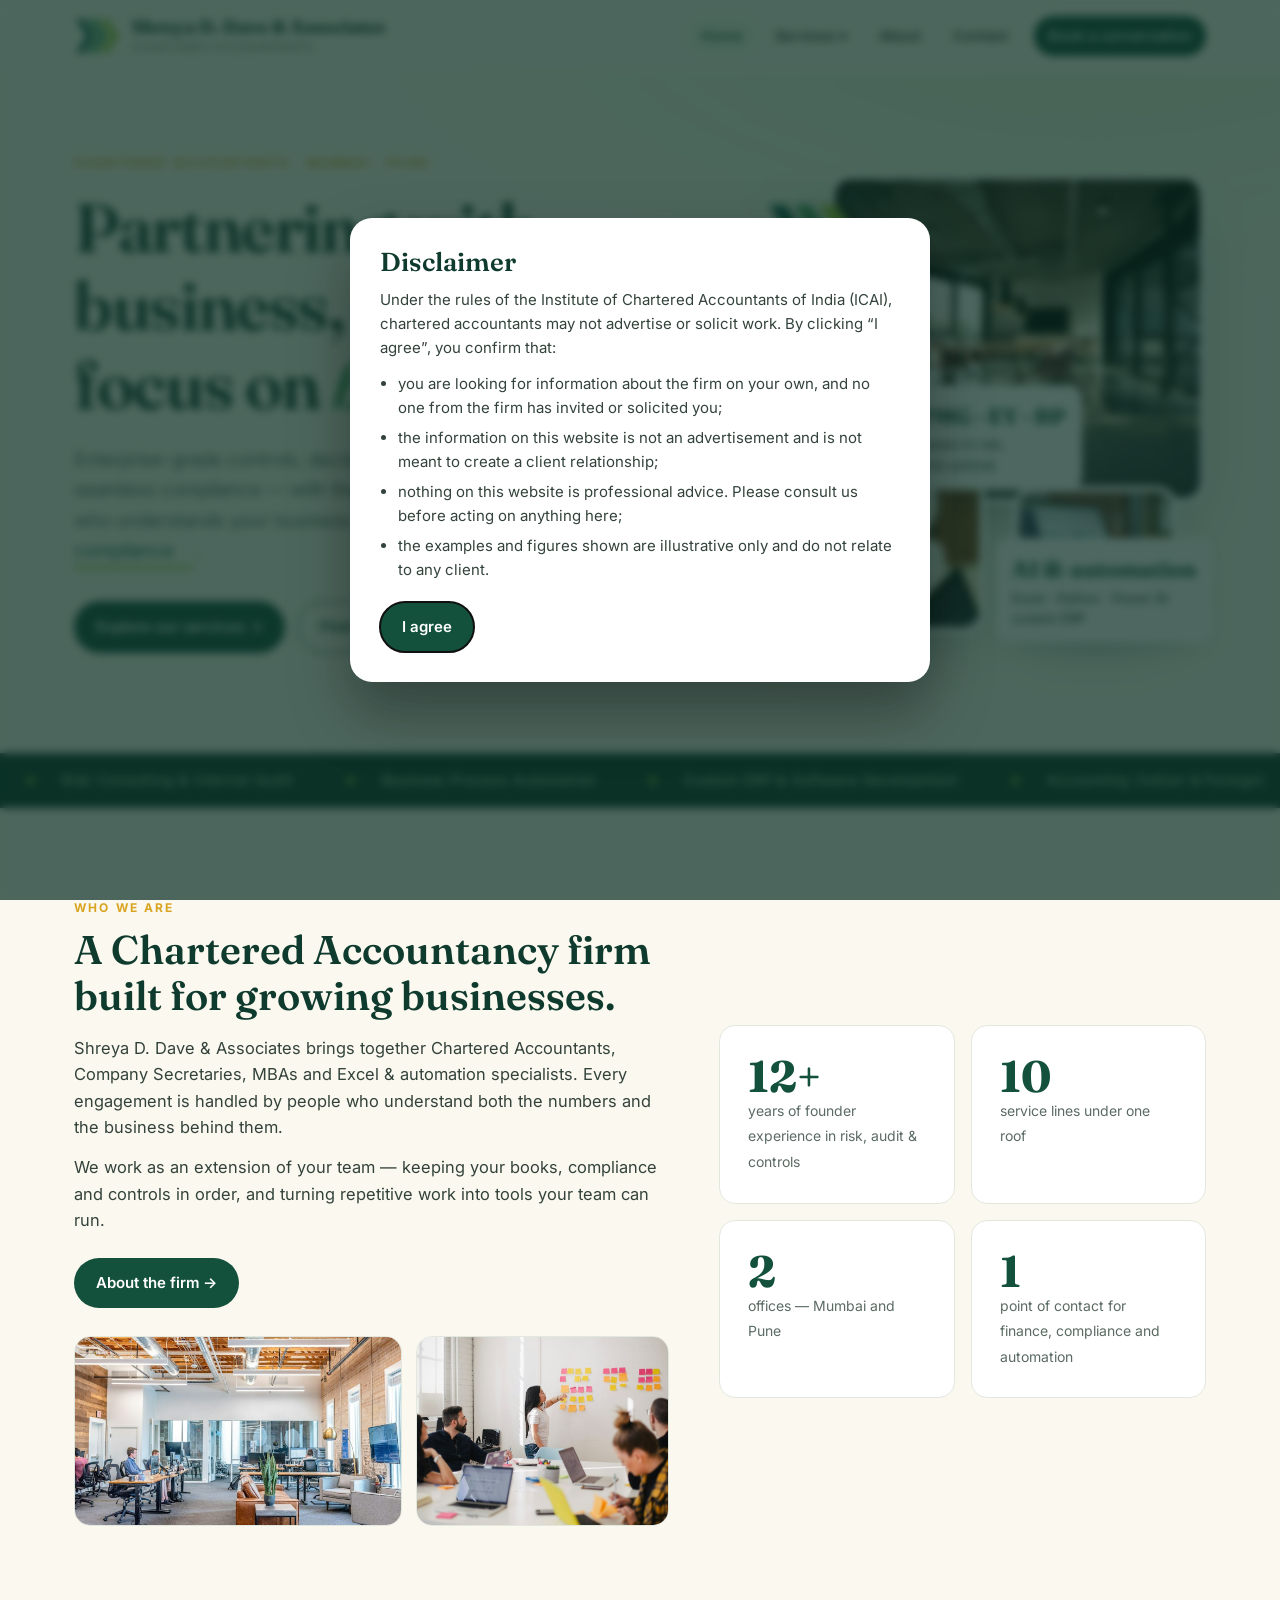
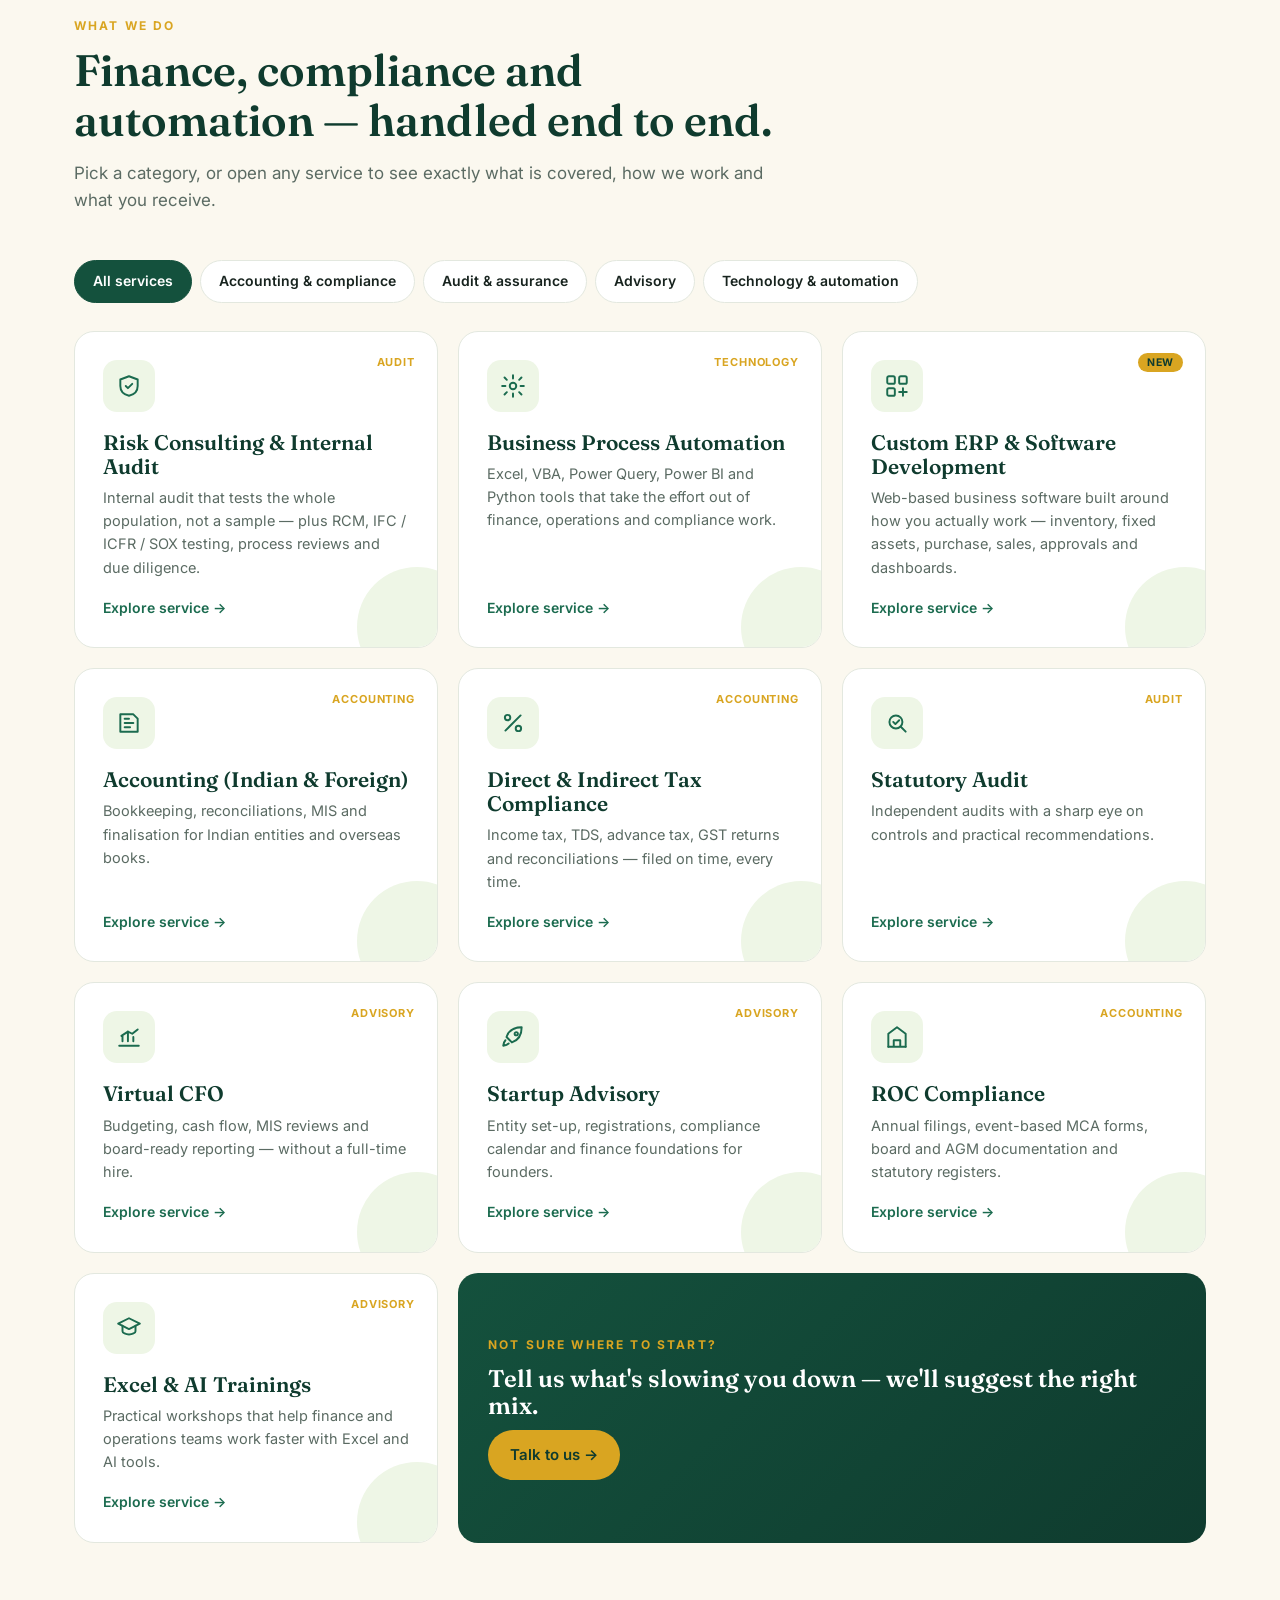
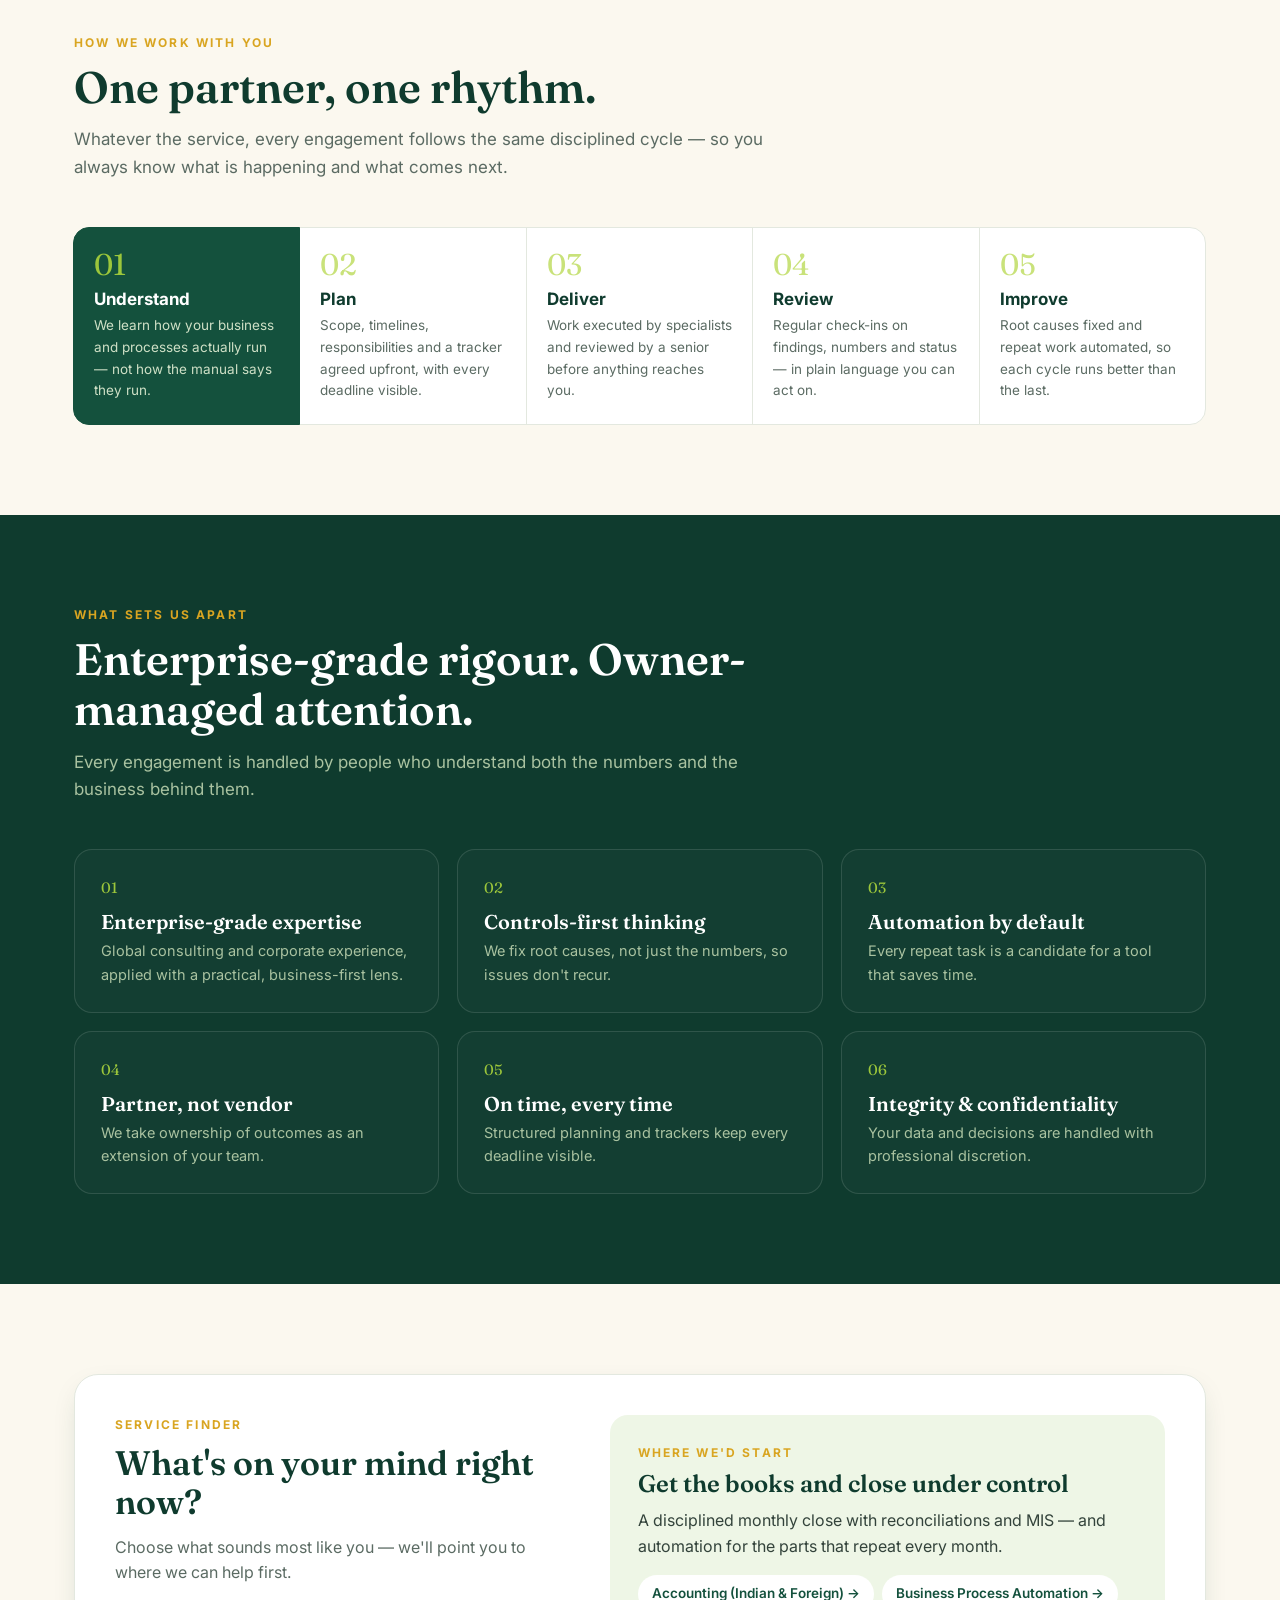
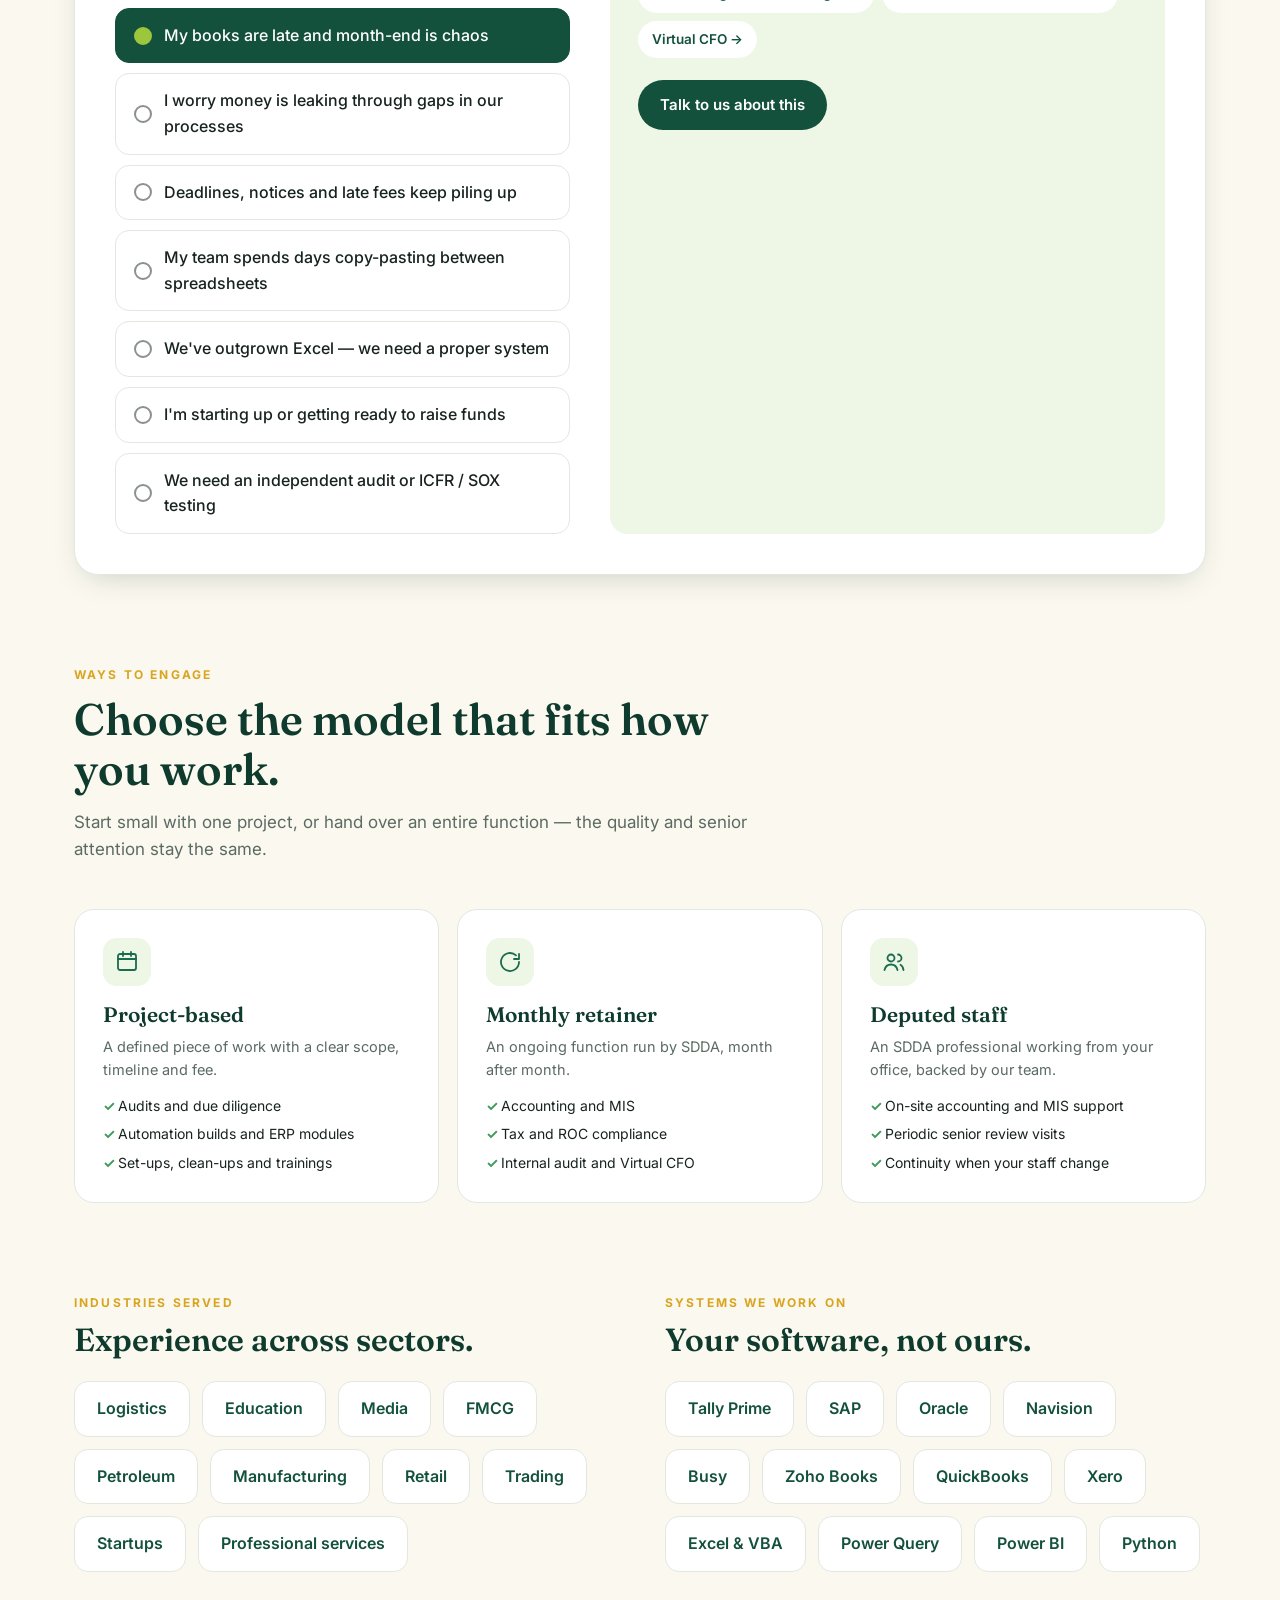
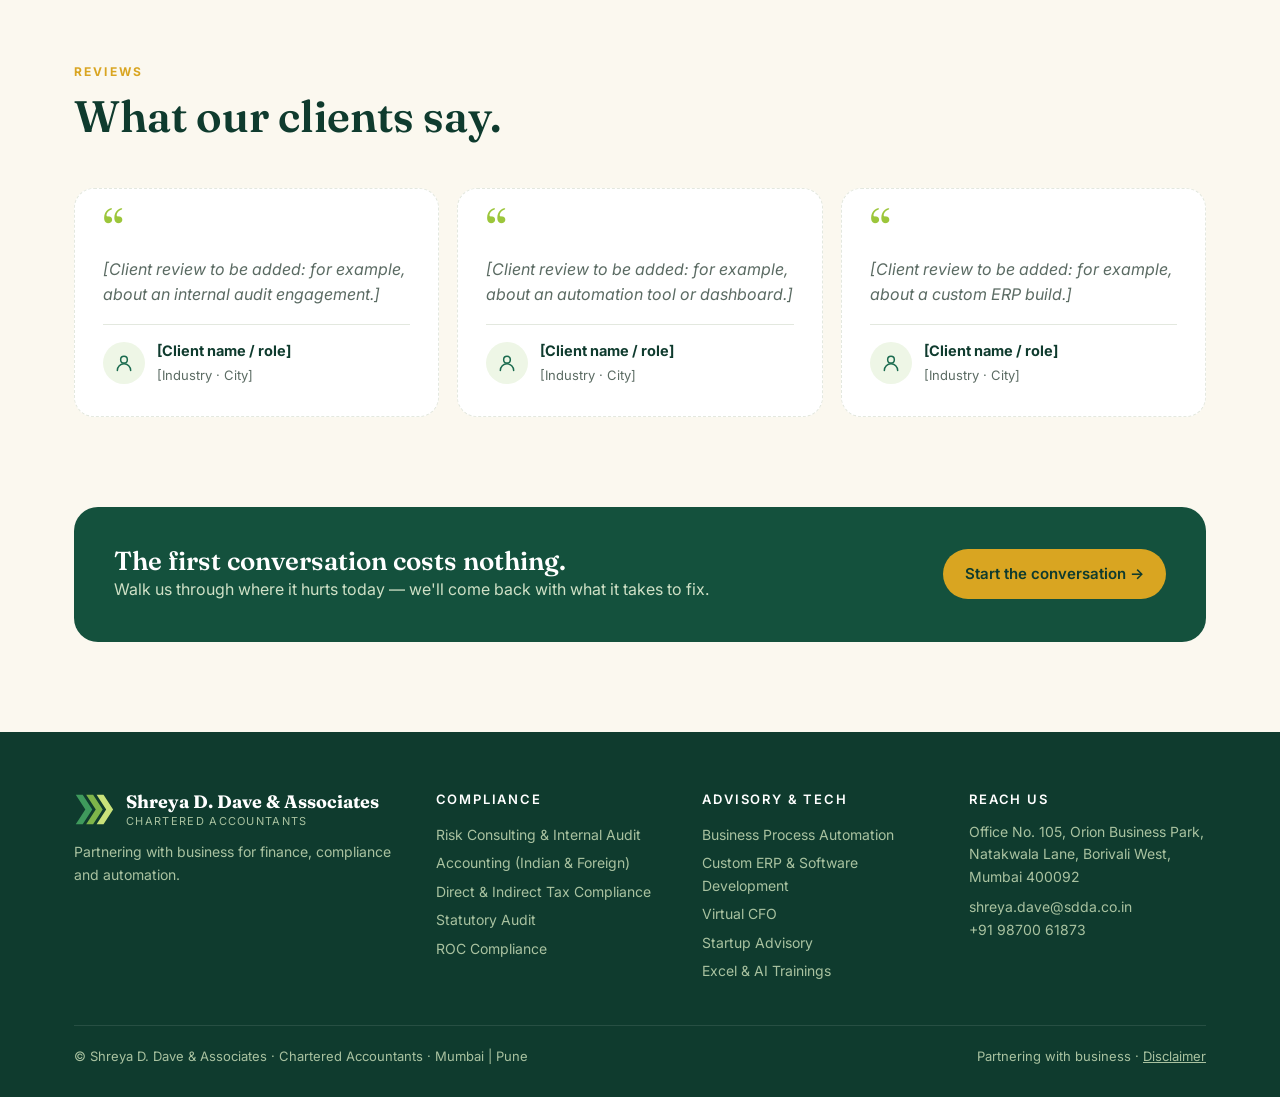
==== commit 984c290a: "Adopt the supplied website design as the whole site The supplied single-page design (Fraunces / Inte" ====
--- a/index.html
+++ b/index.html
@@ -1,279 +1,275 @@
-<!doctype html>
+<!DOCTYPE html>
 <html lang="en-IN">
 <head>
-<meta charset="utf-8">
+<meta charset="UTF-8">
 <meta name="viewport" content="width=device-width, initial-scale=1">
-<title>SDDA · Internal Audit, Automation & Custom ERP</title>
-<meta name="description" content="Chartered accountants in Mumbai and Pune. Internal audit that tests every transaction, process automation, and custom ERP tools built around your controls.">
-<meta name="theme-color" content="#12524a">
+<title>Shreya D. Dave &amp; Associates — Chartered Accountants</title>
+<meta name="description" content="Chartered Accountants in Mumbai and Pune: accounting, tax, audit and compliance, with specialised practices in internal audit, process automation and custom ERP software.">
+<meta name="theme-color" content="#0f3b2e">
 <link rel="icon" href="assets/img/favicon.svg" type="image/svg+xml">
 <link rel="preconnect" href="https://fonts.googleapis.com">
 <link rel="preconnect" href="https://fonts.gstatic.com" crossorigin>
-<link href="https://fonts.googleapis.com/css2?family=DM+Serif+Display&amp;family=Source+Code+Pro:wght@400;500;600&amp;family=Source+Sans+3:ital,wght@0,400;0,600;0,700;1,400&amp;display=swap" rel="stylesheet">
-<link rel="stylesheet" href="assets/css/style.css">
-<script>try{var t=localStorage.getItem("sdda-theme");if(t==="light"||t==="dark")document.documentElement.setAttribute("data-theme",t)}catch(e){}</script>
+<link href="https://fonts.googleapis.com/css2?family=Fraunces:opsz,wght@9..144,500;9..144,600;9..144,700&amp;family=Inter:wght@400;500;600;700&amp;display=swap" rel="stylesheet">
+<link rel="stylesheet" href="assets/css/site.css">
 </head>
 <body>
-<a class="sr-only" href="#main">Skip to content</a>
-<header class="site-header">
+<div class="progress" id="progress"></div>
+
+<header id="hdr">
   <div class="wrap nav">
-    <button class="icon-btn menu-btn" type="button" aria-label="Open menu" aria-expanded="false" aria-controls="nav-links"><svg viewBox="0 0 24 24" fill="none" stroke="currentColor" stroke-width="1.8" stroke-linecap="round" stroke-linejoin="round" aria-hidden="true"><path d="M4 6h16M4 12h16M4 18h16"/></svg></button>
-    <a class="brand" href="index.html" aria-label="SDDA home">
-      <svg class="brand-mark" viewBox="0 0 179 253" aria-hidden="true"><path d="M0 0H116L179 126.5L116 253H0Z" fill="#12524a"/><path d="M0 0H99L162 126.5L99 253H0Z" fill="#3e8549"/><path d="M0 0H79L142 126.5L79 253H0Z" fill="#e4f2b8"/><path d="M0 0H69L132 126.5L69 253H0Z" fill="#a9ce48"/></svg>
-      <span class="brand-text"><span class="brand-name">SDDA</span><span class="brand-sub">Chartered Accountants</span></span>
+    <a class="brand" data-go="home" aria-label="SDDA home">
+      <svg width="46" height="38" viewBox="0 0 92 76"><path d="M4 4l22 34L4 72h16l22-34L20 4z" fill="#0f5a4a"/><path d="M28 4l22 34-22 34h16l22-34L44 4z" fill="#3f9a5c"/><path d="M52 4l22 34-22 34h16l22-34L68 4z" fill="#9cc63b"/></svg>
+      <div class="brand-t"><b>Shreya D. Dave & Associates</b><span>Chartered Accountants</span></div>
     </a>
-    <ul class="nav-links" id="nav-links">
-        <li><a href="index.html" aria-current="page">Home</a></li>
-        <li><a href="index.html#services">Services</a></li>
-        <li><a href="internal-audit.html">Internal Audit</a></li>
-        <li><a href="automation.html">Automation</a></li>
-        <li><a href="erp-solutions.html">Custom ERP</a></li>
-        <li><a href="about.html">About</a></li>
-        <li><a href="contact.html">Contact</a></li>
-        <li class="nav-links-cta"><a href="contact.html">Discuss a process</a></li>
-    </ul>
-    <div class="nav-actions">
-      <button class="icon-btn theme-toggle" type="button" aria-label="Switch light or dark mode"><svg class="i-moon" viewBox="0 0 24 24" fill="none" stroke="currentColor" stroke-width="1.8" stroke-linecap="round" stroke-linejoin="round" aria-hidden="true"><path d="M21 12.8A9 9 0 1111.2 3a7 7 0 009.8 9.8z"/></svg><svg class="i-sun" viewBox="0 0 24 24" fill="none" stroke="currentColor" stroke-width="1.8" stroke-linecap="round" stroke-linejoin="round" aria-hidden="true"><circle cx="12" cy="12" r="4"/><path d="M12 2v2M12 20v2M4.9 4.9l1.4 1.4M17.7 17.7l1.4 1.4M2 12h2M20 12h2M4.9 19.1l1.4-1.4M17.7 6.3l1.4-1.4"/></svg></button>
-      <a class="btn btn--primary nav-cta" href="contact.html">Discuss a process</a>
-    </div>
+    <button class="burger" id="burger" aria-label="Menu"><svg width="22" height="22" viewBox="0 0 24 24" fill="none" stroke="#14513d" stroke-width="2.2" stroke-linecap="round"><path d="M4 7h16M4 12h16M4 17h16"/></svg></button>
+    <nav class="navlinks" id="navlinks">
+      <a data-go="home">Home</a>
+      <div class="dd"><a data-go="services">Services ▾</a><div class="ddmenu" id="ddmenu"></div></div>
+      <a data-go="about">About</a>
+      <a data-go="contact">Contact</a>
+      <a class="btn btn-primary" data-go="contact" style="margin-left:8px;color:#fff">Book a conversation</a>
+    </nav>
   </div>
-  <div class="nav-scrim"></div>
 </header>
-<main id="main">
-<section class="hero">
-  <div class="wrap hero-grid">
-    <div>
-      <span class="eyebrow">Chartered Accountants · Est. 2022 · Mumbai · Pune</span>
-      <h1>Big-firm experience. <em>Personal attention.</em></h1>
-      <p class="lead">SDDA is a firm of Chartered Accountants led by partners with more than 12 years in internal audit, risk consulting and financial controls at KPMG, EY and British Petroleum. We bring that experience to growing businesses, from the books and tax filings to controls, automation and AI-driven tools.</p>
-      <ul class="hero-cred">
-        <li><b>12+ yrs</b><span>in risk, audit &amp; controls</span></li>
-        <li><b>KPMG · EY · BP</b><span>partners' background</span></li>
-        <li><b>4 countries</b><span>India, Vietnam, Russia, Malaysia</span></li>
-      </ul>
-      <div class="btn-row">
-        <a class="btn btn--light" href="#who-we-are">About the firm <svg viewBox="0 0 24 24" fill="none" stroke="currentColor" stroke-width="1.8" stroke-linecap="round" stroke-linejoin="round" aria-hidden="true"><path d="M5 12h14M13 6l6 6-6 6"/></svg></a>
-        <a class="btn btn--outline-light" href="contact.html">Get in touch</a>
-      </div>
-    </div>
-
-    <div class="hero-photos">
-      <figure class="hp hp--main"><img src="assets/img/photos/office-glass.jpg" alt="A bright, modern office with a meeting table" width="1200" height="801" fetchpriority="high"></figure>
-      <figure class="hp hp--a"><img src="assets/img/photos/ai-robot.jpg" alt="A humanoid robot, representing AI and robotic automation" width="800" height="533" loading="lazy"></figure>
-      <figure class="hp hp--b"><img src="assets/img/photos/dashboard-laptop.jpg" alt="A laptop showing a financial dashboard" width="900" height="641" loading="lazy"></figure>
-      <div class="hp-badge hp-badge--top"><svg viewBox="0 0 24 24" fill="none" stroke="currentColor" stroke-width="1.8" stroke-linecap="round" stroke-linejoin="round" aria-hidden="true"><rect x="4" y="4" width="16" height="16" rx="2"/><rect x="9" y="9" width="6" height="6"/><path d="M9 1v3M15 1v3M9 20v3M15 20v3M20 9h3M20 14h3M1 9h3M1 14h3"/></svg><span><b>AI &amp; automation</b><small>Excel, Python, Power BI, custom ERP</small></span></div>
-      <div class="hp-badge hp-badge--bottom"><svg viewBox="0 0 24 24" fill="none" stroke="currentColor" stroke-width="1.8" stroke-linecap="round" stroke-linejoin="round" aria-hidden="true"><path d="M12 3l8 3v6c0 5-3.4 8.4-8 9-4.6-.6-8-4-8-9V6l8-3z"/><path d="M9 12l2 2 4-4"/></svg><span><b>Controls first</b><small>Every transaction tested</small></span></div>
-    </div>
-  </div>
-</section>
-
-<section class="section--tight">
-  <div class="wrap stats-band">
-    <div class="stats">
-      <div class="stat"><div class="stat-num">2022</div><div class="stat-label">Year the firm was established</div></div>
-      <div class="stat"><div class="stat-num">12+ yrs</div><div class="stat-label">Partners' experience in risk &amp; controls</div></div>
-      <div class="stat"><div class="stat-num">11</div><div class="stat-label">Services across finance, compliance and automation</div></div>
-      <div class="stat"><div class="stat-num">8</div><div class="stat-label">Industries served, from logistics to petroleum</div></div>
-    </div>
-  </div>
-</section>
-
-<!-- WHO WE ARE -->
-<section class="section" id="who-we-are">
+
+<main>
+<!-- ================= HOME ================= -->
+<div class="view" id="v-home">
+  <section class="hero">
+    <div class="wrap hero-grid">
+      <div>
+        <div class="eyebrow">Chartered Accountants · Mumbai · Pune</div>
+        <h1 style="margin-top:16px">Partnering with business, so you can focus on <em>building it.</em></h1>
+        <p class="lead">Enterprise-grade controls, decision-ready reporting and seamless compliance — with the personal attention of a partner who understands your business. We take care of your <span class="rotator" id="rot">finance</span>.</p>
+        <div class="hero-cta">
+          <button class="btn btn-primary" data-go="services">Explore our services →</button>
+          <button class="btn btn-ghost" style="color:var(--g800)" onclick="document.getElementById('finder').scrollIntoView({behavior:'smooth'})">Find the right service</button>
+        </div>
+      </div>
+      <div class="hero-visual">
+        <div class="hero-photos">
+          <figure class="hp hp-main"><img src="assets/img/photos/office-glass.jpg" alt="A bright, modern office with a meeting table" width="1200" height="801" fetchpriority="high"></figure>
+          <figure class="hp hp-ai"><img src="assets/img/photos/ai-robot.jpg" alt="A humanoid robot, representing AI and automation" width="800" height="533" loading="lazy"></figure>
+          <figure class="hp hp-dash"><img src="assets/img/photos/dashboard-laptop.jpg" alt="A laptop showing a finance dashboard" width="900" height="641" loading="lazy"></figure>
+          <svg class="chev-mark" viewBox="0 0 92 76" aria-hidden="true"><path d="M4 4l22 34L4 72h16l22-34L20 4z" fill="#0f5a4a"/><path d="M28 4l22 34-22 34h16l22-34L44 4z" fill="#3f9a5c"/><path d="M52 4l22 34-22 34h16l22-34L68 4z" fill="#9cc63b"/></svg>
+        </div>
+        <div class="float f1"><b>KPMG · EY · BP</b>12+ years in risk,<br>audit &amp; controls</div>
+        <div class="float f2"><b>CA · CS · MBA</b>one team, numbers<br>and business</div>
+        <div class="float f3"><b>AI &amp; automation</b>Excel · Python · Power BI<br>custom ERP</div>
+      </div>
+    </div>
+  </section>
+  <div class="ticker"><div class="ticker-inner" id="ticker"></div></div>
+
+  <section>
+    <div class="wrap intro-grid">
+      <div class="reveal">
+        <div class="eyebrow">Who we are</div>
+        <h2 style="font-size:clamp(28px,3.4vw,40px);margin:10px 0 16px">A Chartered Accountancy firm built for growing businesses.</h2>
+        <p style="color:#33433b;font-size:16.5px;margin-bottom:14px">Shreya D. Dave & Associates brings together Chartered Accountants, Company Secretaries, MBAs and Excel & automation specialists. Every engagement is handled by people who understand both the numbers and the business behind them.</p>
+        <p style="color:#33433b;font-size:16.5px;margin-bottom:24px">We work as an extension of your team — keeping your books, compliance and controls in order, and turning repetitive work into tools your team can run.</p>
+        <button class="btn btn-primary" data-go="about">About the firm →</button>
+        <div class="intro-photos">
+          <img src="assets/img/photos/office-open.jpg" alt="An open-plan office with people at work" width="1200" height="900" loading="lazy">
+          <img src="assets/img/photos/team-meeting.jpg" alt="A team discussing a project at a whiteboard" width="1000" height="667" loading="lazy">
+        </div>
+      </div>
+      <div class="stats reveal">
+        <div class="stat"><b data-count="12">0</b><span>years of founder experience in risk, audit & controls</span></div>
+        <div class="stat"><b data-count="10">0</b><span>service lines under one roof</span></div>
+        <div class="stat"><b data-count="2">0</b><span>offices — Mumbai and Pune</span></div>
+        <div class="stat"><b>1</b><span>point of contact for finance, compliance and automation</span></div>
+      </div>
+    </div>
+  </section>
+
+  <section style="padding-top:0">
+    <div class="wrap">
+      <div class="sec-head reveal"><div class="eyebrow">What we do</div><h2>Finance, compliance and automation — handled end to end.</h2><p>Pick a category, or open any service to see exactly what is covered, how we work and what you receive.</p></div>
+      <div class="filters reveal" id="filters"></div>
+      <div class="sgrid" id="sgrid"></div>
+    </div>
+  </section>
+
+  <section style="padding-top:0">
+    <div class="wrap">
+      <div class="sec-head reveal"><div class="eyebrow">How we work with you</div><h2>One partner, one rhythm.</h2><p>Whatever the service, every engagement follows the same disciplined cycle — so you always know what is happening and what comes next.</p></div>
+      <div class="steps reveal" id="homeSteps">
+        <div class="step on"><div class="num">01</div><h4>Understand</h4><p>We learn how your business and processes actually run — not how the manual says they run.</p></div>
+        <div class="step"><div class="num">02</div><h4>Plan</h4><p>Scope, timelines, responsibilities and a tracker agreed upfront, with every deadline visible.</p></div>
+        <div class="step"><div class="num">03</div><h4>Deliver</h4><p>Work executed by specialists and reviewed by a senior before anything reaches you.</p></div>
+        <div class="step"><div class="num">04</div><h4>Review</h4><p>Regular check-ins on findings, numbers and status — in plain language you can act on.</p></div>
+        <div class="step"><div class="num">05</div><h4>Improve</h4><p>Root causes fixed and repeat work automated, so each cycle runs better than the last.</p></div>
+      </div>
+    </div>
+  </section>
+
+  <section class="dark">
+    <div class="wrap">
+      <div class="sec-head reveal"><div class="eyebrow">What sets us apart</div><h2>Enterprise-grade rigour. Owner-managed attention.</h2><p>Every engagement is handled by people who understand both the numbers and the business behind them.</p></div>
+      <div class="apart" id="apart"></div>
+    </div>
+  </section>
+
+  <section id="finder">
+    <div class="wrap">
+      <div class="quiz reveal">
+        <div>
+          <div class="eyebrow">Service finder</div>
+          <h2 style="font-size:34px;margin:10px 0 12px">What's on your mind right now?</h2>
+          <p style="color:var(--mute);margin-bottom:22px">Choose what sounds most like you — we'll point you to where we can help first.</p>
+          <div class="qopts" id="qopts"></div>
+        </div>
+        <div class="qres" id="qres"></div>
+      </div>
+    </div>
+  </section>
+
+  <section style="padding-top:0">
+    <div class="wrap">
+      <div class="sec-head reveal"><div class="eyebrow">Ways to engage</div><h2>Choose the model that fits how you work.</h2><p>Start small with one project, or hand over an entire function — the quality and senior attention stay the same.</p></div>
+      <div class="models reveal">
+        <div class="model"><div class="ic"><svg viewBox="0 0 24 24" fill="none" stroke="currentColor" stroke-width="1.8" stroke-linecap="round" stroke-linejoin="round"><rect x="3" y="4" width="18" height="16" rx="2"/><path d="M3 9h18M8 2v4M16 2v4"/></svg></div><h3>Project-based</h3><p>A defined piece of work with a clear scope, timeline and fee.</p><ul><li>Audits and due diligence</li><li>Automation builds and ERP modules</li><li>Set-ups, clean-ups and trainings</li></ul></div>
+        <div class="model"><div class="ic"><svg viewBox="0 0 24 24" fill="none" stroke="currentColor" stroke-width="1.8" stroke-linecap="round" stroke-linejoin="round"><path d="M21 12a9 9 0 11-3-6.7"/><path d="M21 4v5h-5"/></svg></div><h3>Monthly retainer</h3><p>An ongoing function run by SDDA, month after month.</p><ul><li>Accounting and MIS</li><li>Tax and ROC compliance</li><li>Internal audit and Virtual CFO</li></ul></div>
+        <div class="model"><div class="ic"><svg viewBox="0 0 24 24" fill="none" stroke="currentColor" stroke-width="1.8" stroke-linecap="round" stroke-linejoin="round"><circle cx="9" cy="8" r="3.5"/><path d="M2.5 20c.8-3.5 3.4-5.5 6.5-5.5s5.7 2 6.5 5.5"/><path d="M16 4.5a3.5 3.5 0 010 7M18.5 14.8c1.6.8 2.6 2.6 3 5.2"/></svg></div><h3>Deputed staff</h3><p>An SDDA professional working from your office, backed by our team.</p><ul><li>On-site accounting and MIS support</li><li>Periodic senior review visits</li><li>Continuity when your staff change</li></ul></div>
+      </div>
+    </div>
+  </section>
+
+  <section style="padding-top:0">
+    <div class="wrap two-col">
+      <div class="reveal"><div class="eyebrow">Industries served</div><h2 style="font-size:32px;margin:10px 0 22px">Experience across sectors.</h2>
+        <div class="ind"><span>Logistics</span><span>Education</span><span>Media</span><span>FMCG</span><span>Petroleum</span><span>Manufacturing</span><span>Retail</span><span>Trading</span><span>Startups</span><span>Professional services</span></div></div>
+      <div class="reveal"><div class="eyebrow">Systems we work on</div><h2 style="font-size:32px;margin:10px 0 22px">Your software, not ours.</h2>
+        <div class="ind sys"><span>Tally Prime</span><span>SAP</span><span>Oracle</span><span>Navision</span><span>Busy</span><span>Zoho Books</span><span>QuickBooks</span><span>Xero</span><span>Excel & VBA</span><span>Power Query</span><span>Power BI</span><span>Python</span></div></div>
+    </div>
+  </section>
+
+  <!-- REVIEWS: replace the placeholders with real client reviews (with the client's permission).
+       Do not publish made-up reviews. Check ICAI guidelines on testimonials before going live. -->
+  <section style="padding-top:0" id="reviews">
+    <div class="wrap">
+      <div class="sec-head reveal"><div class="eyebrow">Reviews</div><h2>What our clients say.</h2></div>
+      <div class="reviews reveal">
+        <figure class="review"><span class="q" aria-hidden="true">“</span><blockquote>[Client review to be added: for example, about an internal audit engagement.]</blockquote><figcaption><span class="av"><svg viewBox="0 0 24 24" fill="none" stroke="currentColor" stroke-width="1.8" stroke-linecap="round" stroke-linejoin="round" aria-hidden="true"><circle cx="12" cy="8" r="4"/><path d="M4 21a8 8 0 0116 0"/></svg></span><span><b>[Client name / role]</b><small>[Industry · City]</small></span></figcaption></figure>
+        <figure class="review"><span class="q" aria-hidden="true">“</span><blockquote>[Client review to be added: for example, about an automation tool or dashboard.]</blockquote><figcaption><span class="av"><svg viewBox="0 0 24 24" fill="none" stroke="currentColor" stroke-width="1.8" stroke-linecap="round" stroke-linejoin="round" aria-hidden="true"><circle cx="12" cy="8" r="4"/><path d="M4 21a8 8 0 0116 0"/></svg></span><span><b>[Client name / role]</b><small>[Industry · City]</small></span></figcaption></figure>
+        <figure class="review"><span class="q" aria-hidden="true">“</span><blockquote>[Client review to be added: for example, about a custom ERP build.]</blockquote><figcaption><span class="av"><svg viewBox="0 0 24 24" fill="none" stroke="currentColor" stroke-width="1.8" stroke-linecap="round" stroke-linejoin="round" aria-hidden="true"><circle cx="12" cy="8" r="4"/><path d="M4 21a8 8 0 0116 0"/></svg></span><span><b>[Client name / role]</b><small>[Industry · City]</small></span></figcaption></figure>
+      </div>
+    </div>
+  </section>
+
+  <section style="padding-top:0">
+    <div class="wrap reveal">
+      <div class="cta-band">
+        <div><h3>The first conversation costs nothing.</h3><p>Walk us through where it hurts today — we'll come back with what it takes to fix.</p></div>
+        <button class="btn btn-gold" data-go="contact">Start the conversation →</button>
+      </div>
+    </div>
+  </section>
+</div>
+
+<!-- ================= SERVICES INDEX ================= -->
+<div class="view" id="v-services">
+  <section class="sd-hero"><div class="wrap">
+    <div class="crumb"><a data-go="home">Home</a> / Services</div>
+    <h1>Ten services. One partner for finance, compliance and automation.</h1>
+    <p>From the books you close each month to the controls that protect them and the tools that take the effort out — open any service for a detailed walkthrough.</p>
+  </div></section>
+  <section><div class="wrap">
+    <div class="filters" id="filters2"></div>
+    <div class="sgrid" id="sgrid2"></div>
+  </div></section>
+</div>
+
+<!-- ================= SERVICE DETAIL ================= -->
+<div class="view" id="v-service"></div>
+
+<!-- ================= ABOUT ================= -->
+<div class="view" id="v-about">
+  <section class="sd-hero"><div class="wrap">
+    <div class="crumb"><a data-go="home">Home</a> / About</div>
+    <h1>Every business deserves enterprise-grade controls.</h1>
+    <p>SDDA was founded on a simple conviction: regardless of size, every business deserves strong controls, decision-ready reporting and seamless compliance — delivered with the agility and care of a partner who truly understands it.</p>
+  </div></section>
+  <section><div class="wrap">
+    <div class="about-grid">
+      <div class="reveal">
+        <div class="eyebrow">Who we are</div>
+        <h2 style="font-size:36px;margin:10px 0 16px">A Chartered Accountancy firm in Mumbai and Pune.</h2>
+        <p style="color:#33433b;font-size:16.5px;margin-bottom:14px">Shreya D. Dave & Associates (SDDA) brings together Chartered Accountants, Company Secretaries, MBAs and Excel & automation specialists. That mix matters: the person reviewing your controls also knows how to build the tool that runs them, and the person filing your returns understands the business decision behind each number.</p>
+        <p style="color:#33433b;font-size:16.5px">We work as an extension of your team — month by month, cycle by cycle — so issues are fixed at the root and do not recur.</p>
+        <div class="team-mix">
+          <div><b>CA</b>Chartered Accountants</div>
+          <div><b>CS</b>Company Secretaries</div>
+          <div><b>MBA</b>Business & finance</div>
+          <div><b>XL</b>Excel & automation</div>
+        </div>
+      </div>
+      <div class="founder reveal">
+        <div class="eyebrow">Founder</div>
+        <h3 style="margin-top:8px">CA & CS Shreya D. Dave</h3>
+        <div class="role">Founder · Chartered Accountant & Company Secretary</div>
+        <p style="font-size:15px">A career of over a decade in internal audit, risk consulting and financial controls, with reviews led across India, Vietnam, Russia and Malaysia.</p>
+        <ul>
+          <li>Risk consulting at KPMG and EY</li>
+          <li>In-house risk and controls at British Petroleum</li>
+          <li>Financial Controller at Deutsche Bank Group</li>
+          <li>Led multi-location, multi-process reviews end to end and mentored the teams that ran them</li>
+        </ul>
+      </div>
+    </div>
+    <div class="vm reveal">
+      <div><div class="eyebrow">Our vision</div><p>To empower founders and leadership teams to build and scale with confidence, as their trusted partner for finance, compliance and automation, so they can stay focused on what they do best.</p></div>
+      <div><div class="eyebrow">Our mission</div><p>To bring clarity, control and efficiency to every business we serve, combining professional expertise with smart automation to deliver accurate, timely, decision-ready support that scales as our clients grow.</p></div>
+    </div>
+  </div></section>
+  <section class="dark"><div class="wrap">
+    <div class="sec-head reveal"><div class="eyebrow">Our values in practice</div><h2>How we show up for clients.</h2></div>
+    <div class="apart" id="apart2"></div>
+  </div></section>
+</div>
+
+<!-- ================= CONTACT ================= -->
+<div class="view" id="v-contact">
+  <section class="sd-hero"><div class="wrap">
+    <div class="crumb"><a data-go="home">Home</a> / Contact</div>
+    <h1>Name one problem. We'll scope it and tell you what it takes.</h1>
+    <p>Share what you need — a process to automate, an audit to plan, a compliance backlog to clear — and we'll come back with a written scope.</p>
+  </div></section>
+  <section><div class="wrap contact-grid">
+    <div class="cinfo reveal">
+      <div><svg viewBox="0 0 24 24" fill="none" stroke="currentColor" stroke-width="2"><path d="M12 21s-7-6.2-7-12a7 7 0 0114 0c0 5.8-7 12-7 12z"/><circle cx="12" cy="9" r="2.5"/></svg><div><b>Mumbai office</b><span>Office No. 105, Orion Business Park, Natakwala Lane, Borivali West, Mumbai 400092</span></div></div>
+      <div><svg viewBox="0 0 24 24" fill="none" stroke="currentColor" stroke-width="2"><path d="M12 21s-7-6.2-7-12a7 7 0 0114 0c0 5.8-7 12-7 12z"/><circle cx="12" cy="9" r="2.5"/></svg><div><b>Pune office</b><span>Serving clients across Pune and Western Maharashtra</span></div></div>
+      <div><svg viewBox="0 0 24 24" fill="none" stroke="currentColor" stroke-width="2"><rect x="3" y="5" width="18" height="14" rx="2"/><path d="M3 7l9 6 9-6"/></svg><div><b>Email</b><span><a href="mailto:shreya.dave@sdda.co.in">shreya.dave@sdda.co.in</a><br><a href="mailto:info@sdda.co.in">info@sdda.co.in</a></span></div></div>
+      <div><svg viewBox="0 0 24 24" fill="none" stroke="currentColor" stroke-width="2"><path d="M5 4h4l2 5-2.5 1.5a11 11 0 005 5L15 13l5 2v4a2 2 0 01-2 2A16 16 0 013 6a2 2 0 012-2"/></svg><div><b>Phone</b><span><a href="tel:+919870061873">+91 98700 61873</a></span></div></div>
+    </div>
+    <form id="cform" class="reveal">
+      <h3 style="font-size:24px">Tell us about your requirement</h3>
+      <div class="row"><label>Name<input required name="name" placeholder="Your name"></label><label>Company<input name="company" placeholder="Company name"></label></div>
+      <div class="row"><label>Email<input required type="email" name="email" placeholder="you@company.com"></label><label>Phone<input name="phone" placeholder="+91"></label></div>
+      <label>Services you're interested in<div class="svc-pick" id="svcpick"></div></label>
+      <label>What would you like help with?<textarea name="msg" rows="4" placeholder="e.g. We want our GST ITC reconciliation automated and a quarterly internal audit of procure-to-pay."></textarea></label>
+      <button class="btn btn-primary" type="submit" style="justify-self:start">Prepare my enquiry →</button>
+      <div class="sent" id="sent"><b>Your enquiry is ready.</b> This page cannot send email itself — copy the text below and send it to <b>shreya.dave@sdda.co.in</b>, or call <b>+91 98700 61873</b>.<pre id="sentText"></pre><div class="sent-actions"><a class="btn btn-primary" id="mailBtn" href="mailto:shreya.dave@sdda.co.in" style="padding:9px 16px;font-size:14px">Open in email app</a><button type="button" class="btn btn-gold" id="copyBtn" style="padding:9px 16px;font-size:14px">Copy enquiry</button></div></div>
+    </form>
+  </div></section>
+</div>
+</main>
+
+<footer>
   <div class="wrap">
-    <div class="split">
-      <div class="photo-stack">
-        <img class="ps-main" src="assets/img/photos/office-open.jpg" alt="An open-plan office with people at work" width="1200" height="900" loading="lazy">
-        <img class="ps-inset" src="assets/img/photos/team-meeting.jpg" alt="A team discussing a project at a whiteboard" width="1000" height="667" loading="lazy">
-      </div>
+    <div class="fgrid">
       <div>
-        <span class="eyebrow">Who we are</span>
-        <h2>Enterprise-grade controls, with a partner's attention</h2>
-        <p>SDDA is a firm of Chartered Accountants established in 2022, with offices in Mumbai and Pune. Our partners have spent more than a decade in internal audit, risk consulting and financial controls at KPMG, EY and British Petroleum. They have led multi-location, multi-process reviews across India, Vietnam, Russia and Malaysia.</p>
-        <p>We started the firm on a simple belief: every business, whatever its size, deserves strong controls, decision-ready reporting and smooth compliance. Our team of Chartered Accountants, Company Secretaries, MBAs and Excel &amp; automation specialists understands both the numbers and the business behind them.</p>
-        <div class="values">
-          <div><svg viewBox="0 0 24 24" fill="none" stroke="currentColor" stroke-width="1.8" stroke-linecap="round" stroke-linejoin="round" aria-hidden="true"><circle cx="12" cy="12" r="10"/><path d="M2 12h20M12 2a15.3 15.3 0 014 10 15.3 15.3 0 01-4 10 15.3 15.3 0 01-4-10 15.3 15.3 0 014-10z"/></svg><span><b>Enterprise-grade expertise</b>Global experience, applied practically</span></div>
-          <div><svg viewBox="0 0 24 24" fill="none" stroke="currentColor" stroke-width="1.8" stroke-linecap="round" stroke-linejoin="round" aria-hidden="true"><path d="M12 3l8 3v6c0 5-3.4 8.4-8 9-4.6-.6-8-4-8-9V6l8-3z"/><path d="M9 12l2 2 4-4"/></svg><span><b>Controls-first thinking</b>We fix root causes, not just numbers</span></div>
-          <div><svg viewBox="0 0 24 24" fill="none" stroke="currentColor" stroke-width="1.8" stroke-linecap="round" stroke-linejoin="round" aria-hidden="true"><path d="M13 2L3 14h9l-1 8 10-12h-9l1-8z"/></svg><span><b>Automation by default</b>Every repeat task can become a tool</span></div>
-          <div><svg viewBox="0 0 24 24" fill="none" stroke="currentColor" stroke-width="1.8" stroke-linecap="round" stroke-linejoin="round" aria-hidden="true"><path d="M11 12h2a2 2 0 100-4h-3c-.6 0-1.1.2-1.4.6L3 14"/><path d="M7 18l1.6-1.4c.3-.4.8-.6 1.4-.6h4c1.1 0 2.1-.4 2.8-1.2l4.6-4.4a2 2 0 00-2.8-2.9l-4.2 3.9M2 13l6 6"/></svg><span><b>Partner, not vendor</b>We own outcomes with your team</span></div>
-          <div><svg viewBox="0 0 24 24" fill="none" stroke="currentColor" stroke-width="1.8" stroke-linecap="round" stroke-linejoin="round" aria-hidden="true"><circle cx="12" cy="12" r="9"/><path d="M12 7v5l3 3"/></svg><span><b>On time, every time</b>Trackers keep deadlines visible</span></div>
-          <div><svg viewBox="0 0 24 24" fill="none" stroke="currentColor" stroke-width="1.8" stroke-linecap="round" stroke-linejoin="round" aria-hidden="true"><rect x="4" y="11" width="16" height="10" rx="2"/><path d="M8 11V7a4 4 0 018 0v4"/></svg><span><b>Integrity &amp; confidentiality</b>Your data handled with discretion</span></div>
-        </div>
-        <div class="vm-row">
-          <div class="card vm"><span class="eyebrow">Our vision</span><p>To help founders and leadership teams build and scale with confidence.</p></div>
-          <div class="card vm"><span class="eyebrow">Our mission</span><p>To bring clarity, control and efficiency to every business we serve.</p></div>
-        </div>
-      </div>
-    </div>
-  </div>
-</section>
-
-<!-- SERVICES -->
-<section class="section section--alt" id="services">
-  <div class="wrap">
-    <div class="section-head">
-      <span class="eyebrow">Our services</span>
-      <h2>Everything your finance function needs, under one roof</h2>
-      <p class="lead">Our specialised practices go deep on controls and technology. Our core practice covers the accounting, tax and compliance work every business needs.</p>
-    </div>
-
-    <h3 class="svc-group">Specialised services <span class="muted">· open a page for full details</span></h3>
-    <div class="grid grid-3">
-      <a class="card card--link card--photo" href="internal-audit.html">
-        <img src="assets/img/photos/audit-desk.jpg" alt="" width="900" height="601" loading="lazy">
-        <div class="cp-body">
-          <h3>Internal Audit &amp; Risk Consulting</h3>
-          <p>Internal audit that tests every transaction, not a sample. We also cover due diligence, process reviews, SOP / RCM and IFC / ICFR / SOX testing.</p>
-          <span class="more">View in detail <svg viewBox="0 0 24 24" fill="none" stroke="currentColor" stroke-width="1.8" stroke-linecap="round" stroke-linejoin="round" aria-hidden="true"><path d="M5 12h14M13 6l6 6-6 6"/></svg></span>
-        </div>
-      </a>
-      <a class="card card--link card--photo" href="automation.html">
-        <img src="assets/img/photos/robot-hand.jpg" alt="" width="900" height="648" loading="lazy">
-        <div class="cp-body">
-          <h3>Process Automation, AI &amp; Analytics</h3>
-          <p>Excel, VBA, Power Query and Python tools, AI-assisted workflows and Power BI dashboards that cut manual work in finance and operations.</p>
-          <span class="more">View in detail <svg viewBox="0 0 24 24" fill="none" stroke="currentColor" stroke-width="1.8" stroke-linecap="round" stroke-linejoin="round" aria-hidden="true"><path d="M5 12h14M13 6l6 6-6 6"/></svg></span>
-        </div>
-      </a>
-      <a class="card card--link card--photo" href="erp-solutions.html">
-        <img src="assets/img/photos/analytics-screen.jpg" alt="" width="900" height="600" loading="lazy">
-        <div class="cp-body">
-          <h3>Custom ERP Tools</h3>
-          <p>End-to-end web-based software built around your process, with approvals, limits and audit trail built in from the first screen.</p>
-          <span class="more">View in detail <svg viewBox="0 0 24 24" fill="none" stroke="currentColor" stroke-width="1.8" stroke-linecap="round" stroke-linejoin="round" aria-hidden="true"><path d="M5 12h14M13 6l6 6-6 6"/></svg></span>
-        </div>
-      </a>
-    </div>
-
-    <h3 class="svc-group mt-4">Core practice <span class="muted">· click a service to enquire</span></h3>
-    <div class="grid grid-4">
-      <a class="card card--link svc" href="contact.html?service=Accounting"><span class="ico"><svg viewBox="0 0 24 24" fill="none" stroke="currentColor" stroke-width="1.8" stroke-linecap="round" stroke-linejoin="round" aria-hidden="true"><path d="M4 19.5A2.5 2.5 0 016.5 17H20V2H6.5A2.5 2.5 0 004 4.5v15z"/><path d="M4 19.5A2.5 2.5 0 006.5 22H20v-5"/></svg></span><h3>Accounting (Indian &amp; foreign)</h3><p>Bookkeeping, reconciliations, MIS and finalisation for Indian entities and overseas books.</p><span class="more">Enquire <svg viewBox="0 0 24 24" fill="none" stroke="currentColor" stroke-width="1.8" stroke-linecap="round" stroke-linejoin="round" aria-hidden="true"><path d="M5 12h14M13 6l6 6-6 6"/></svg></span></a>
-      <a class="card card--link svc" href="contact.html?service=Tax"><span class="ico"><svg viewBox="0 0 24 24" fill="none" stroke="currentColor" stroke-width="1.8" stroke-linecap="round" stroke-linejoin="round" aria-hidden="true"><path d="M14 3H6a2 2 0 00-2 2v14a2 2 0 002 2h12a2 2 0 002-2V9l-6-6z"/><path d="M14 3v6h6M8 13h8M8 17h5"/></svg></span><h3>Direct &amp; indirect tax</h3><p>Income tax, TDS, advance tax, GST returns and reconciliations, filed on time.</p><span class="more">Enquire <svg viewBox="0 0 24 24" fill="none" stroke="currentColor" stroke-width="1.8" stroke-linecap="round" stroke-linejoin="round" aria-hidden="true"><path d="M5 12h14M13 6l6 6-6 6"/></svg></span></a>
-      <a class="card card--link svc" href="contact.html?service=Statutory%20Audit"><span class="ico"><svg viewBox="0 0 24 24" fill="none" stroke="currentColor" stroke-width="1.8" stroke-linecap="round" stroke-linejoin="round" aria-hidden="true"><circle cx="11" cy="11" r="7"/><path d="M21 21l-4.3-4.3"/></svg></span><h3>Statutory audit</h3><p>Independent audits with a sharp eye on controls and practical recommendations.</p><span class="more">Enquire <svg viewBox="0 0 24 24" fill="none" stroke="currentColor" stroke-width="1.8" stroke-linecap="round" stroke-linejoin="round" aria-hidden="true"><path d="M5 12h14M13 6l6 6-6 6"/></svg></span></a>
-      <a class="card card--link svc" href="contact.html?service=Virtual%20CFO"><span class="ico"><svg viewBox="0 0 24 24" fill="none" stroke="currentColor" stroke-width="1.8" stroke-linecap="round" stroke-linejoin="round" aria-hidden="true"><path d="M3 3v18h18"/><path d="M7 15l4-4 3 3 5-6"/></svg></span><h3>Virtual CFO</h3><p>Budgeting, cash flow, MIS reviews and board-ready reporting, without a full-time hire.</p><span class="more">Enquire <svg viewBox="0 0 24 24" fill="none" stroke="currentColor" stroke-width="1.8" stroke-linecap="round" stroke-linejoin="round" aria-hidden="true"><path d="M5 12h14M13 6l6 6-6 6"/></svg></span></a>
-      <a class="card card--link svc" href="contact.html?service=ROC%20Compliance"><span class="ico"><svg viewBox="0 0 24 24" fill="none" stroke="currentColor" stroke-width="1.8" stroke-linecap="round" stroke-linejoin="round" aria-hidden="true"><rect x="4" y="2" width="16" height="20" rx="2"/><path d="M9 22v-4h6v4M8 6h.01M16 6h.01M12 6h.01M12 10h.01M12 14h.01M16 10h.01M16 14h.01M8 10h.01M8 14h.01"/></svg></span><h3>ROC compliance</h3><p>Annual filings, event-based MCA forms, board and AGM documents and statutory registers.</p><span class="more">Enquire <svg viewBox="0 0 24 24" fill="none" stroke="currentColor" stroke-width="1.8" stroke-linecap="round" stroke-linejoin="round" aria-hidden="true"><path d="M5 12h14M13 6l6 6-6 6"/></svg></span></a>
-      <a class="card card--link svc" href="contact.html?service=Startup%20Advisory"><span class="ico"><svg viewBox="0 0 24 24" fill="none" stroke="currentColor" stroke-width="1.8" stroke-linecap="round" stroke-linejoin="round" aria-hidden="true"><path d="M4.5 16.5c-1.5 1.3-2 5-2 5s3.7-.5 5-2c.7-.8.7-2.1-.1-2.9a2.2 2.2 0 00-2.9-.1z"/><path d="M12 15l-3-3a22 22 0 012-4A12.9 12.9 0 0122 2c0 2.7-.8 7.5-6 11a22.4 22.4 0 01-4 2z"/><path d="M9 12H4s.6-3 2-4c1.6-1.1 5 0 5 0M12 15v5s3-.6 4-2c1.1-1.6 0-5 0-5"/></svg></span><h3>Startup advisory</h3><p>Entity set-up, registrations, a compliance calendar and finance foundations for founders.</p><span class="more">Enquire <svg viewBox="0 0 24 24" fill="none" stroke="currentColor" stroke-width="1.8" stroke-linecap="round" stroke-linejoin="round" aria-hidden="true"><path d="M5 12h14M13 6l6 6-6 6"/></svg></span></a>
-      <a class="card card--link svc" href="automation.html#training"><span class="ico"><svg viewBox="0 0 24 24" fill="none" stroke="currentColor" stroke-width="1.8" stroke-linecap="round" stroke-linejoin="round" aria-hidden="true"><path d="M22 10L12 5 2 10l10 5 10-5z"/><path d="M6 12v5c3 2 9 2 12 0v-5"/></svg></span><h3>Excel &amp; AI training</h3><p>Practical workshops at three levels that help teams work faster with Excel and AI tools.</p><span class="more">View training levels <svg viewBox="0 0 24 24" fill="none" stroke="currentColor" stroke-width="1.8" stroke-linecap="round" stroke-linejoin="round" aria-hidden="true"><path d="M5 12h14M13 6l6 6-6 6"/></svg></span></a>
-      <a class="card card--link svc" href="contact.html?service=Unclaimed%20Asset%20Recovery"><span class="ico"><svg viewBox="0 0 24 24" fill="none" stroke="currentColor" stroke-width="1.8" stroke-linecap="round" stroke-linejoin="round" aria-hidden="true"><circle cx="8" cy="8" r="6"/><path d="M18.1 10.4A6 6 0 1110.3 18M7 6h1v4M16.7 13.9l.7.7-2.8 2.8"/></svg></span><h3>Unclaimed asset recovery</h3><p>Recovery of unclaimed shares and dividends from IEPF, from paperwork to final credit.</p><span class="more">Enquire <svg viewBox="0 0 24 24" fill="none" stroke="currentColor" stroke-width="1.8" stroke-linecap="round" stroke-linejoin="round" aria-hidden="true"><path d="M5 12h14M13 6l6 6-6 6"/></svg></span></a>
-    </div>
-  </div>
-</section>
-
-<!-- SECTORS -->
-<section class="section" id="sectors">
-  <div class="wrap">
-    <div class="section-head">
-      <span class="eyebrow">Sectors</span>
-      <h2>Industries we have worked in</h2>
-      <p class="lead">Our risk libraries and checklists are built from review work across these sectors.</p>
-    </div>
-    <div class="industries">
-      <div class="industry"><svg viewBox="0 0 24 24" fill="none" stroke="currentColor" stroke-width="1.8" stroke-linecap="round" stroke-linejoin="round" aria-hidden="true"><path d="M1 3h15v13H1zM16 8h4l3 3v5h-7"/><circle cx="5.5" cy="18.5" r="2.5"/><circle cx="18.5" cy="18.5" r="2.5"/></svg> Logistics</div>
-      <div class="industry"><svg viewBox="0 0 24 24" fill="none" stroke="currentColor" stroke-width="1.8" stroke-linecap="round" stroke-linejoin="round" aria-hidden="true"><path d="M22 10L12 5 2 10l10 5 10-5z"/><path d="M6 12v5c3 2 9 2 12 0v-5"/></svg> Education</div>
-      <div class="industry"><svg viewBox="0 0 24 24" fill="none" stroke="currentColor" stroke-width="1.8" stroke-linecap="round" stroke-linejoin="round" aria-hidden="true"><rect x="2" y="2" width="20" height="20" rx="2"/><path d="M7 2v20M17 2v20M2 12h20M2 7h5M2 17h5M17 17h5M17 7h5"/></svg> Media</div>
-      <div class="industry"><svg viewBox="0 0 24 24" fill="none" stroke="currentColor" stroke-width="1.8" stroke-linecap="round" stroke-linejoin="round" aria-hidden="true"><circle cx="9" cy="21" r="1"/><circle cx="20" cy="21" r="1"/><path d="M1 1h4l2.7 13.4a2 2 0 002 1.6h9.7a2 2 0 002-1.6L23 6H6"/></svg> FMCG</div>
-      <div class="industry"><svg viewBox="0 0 24 24" fill="none" stroke="currentColor" stroke-width="1.8" stroke-linecap="round" stroke-linejoin="round" aria-hidden="true"><path d="M12 2.7l5.7 5.6a8 8 0 11-11.4 0z"/></svg> Petroleum</div>
-      <div class="industry"><svg viewBox="0 0 24 24" fill="none" stroke="currentColor" stroke-width="1.8" stroke-linecap="round" stroke-linejoin="round" aria-hidden="true"><path d="M2 20V8l6 4V8l6 4V4h4l2 16H2z"/></svg> Manufacturing</div>
-      <div class="industry"><svg viewBox="0 0 24 24" fill="none" stroke="currentColor" stroke-width="1.8" stroke-linecap="round" stroke-linejoin="round" aria-hidden="true"><path d="M3 9l1-5h16l1 5M3 9v11h18V9M3 9h18M9 20v-6h6v6"/></svg> Retail</div>
-      <div class="industry"><svg viewBox="0 0 24 24" fill="none" stroke="currentColor" stroke-width="1.8" stroke-linecap="round" stroke-linejoin="round" aria-hidden="true"><path d="M16 3l4 4-4 4M20 7H4M8 21l-4-4 4-4M4 17h16"/></svg> Trading</div>
-    </div>
-  </div>
-</section>
-
-<!-- REVIEWS
-     Replace each placeholder with a real client review (quote, name or role, company type).
-     Do not publish made-up reviews. Check ICAI guidelines on testimonials before going live. -->
-<section class="section section--alt" id="reviews">
-  <div class="wrap">
-    <div class="section-head">
-      <span class="eyebrow">Reviews</span>
-      <h2>What our clients say</h2>
-    </div>
-    <div class="grid grid-3">
-      <figure class="card review review--placeholder">
-        <span class="quote" aria-hidden="true">“</span>
-        <blockquote>[Client review to be added: for example, about an internal audit engagement.]</blockquote>
-        <figcaption><span class="avatar"><svg viewBox="0 0 24 24" fill="none" stroke="currentColor" stroke-width="1.8" stroke-linecap="round" stroke-linejoin="round" aria-hidden="true"><circle cx="12" cy="8" r="4"/><path d="M4 21a8 8 0 0116 0"/></svg></span><span><b>[Client name / role]</b><small>[Industry · City]</small></span></figcaption>
-      </figure>
-      <figure class="card review review--placeholder">
-        <span class="quote" aria-hidden="true">“</span>
-        <blockquote>[Client review to be added: for example, about an automation tool or dashboard.]</blockquote>
-        <figcaption><span class="avatar"><svg viewBox="0 0 24 24" fill="none" stroke="currentColor" stroke-width="1.8" stroke-linecap="round" stroke-linejoin="round" aria-hidden="true"><circle cx="12" cy="8" r="4"/><path d="M4 21a8 8 0 0116 0"/></svg></span><span><b>[Client name / role]</b><small>[Industry · City]</small></span></figcaption>
-      </figure>
-      <figure class="card review review--placeholder">
-        <span class="quote" aria-hidden="true">“</span>
-        <blockquote>[Client review to be added: for example, about a custom ERP build.]</blockquote>
-        <figcaption><span class="avatar"><svg viewBox="0 0 24 24" fill="none" stroke="currentColor" stroke-width="1.8" stroke-linecap="round" stroke-linejoin="round" aria-hidden="true"><circle cx="12" cy="8" r="4"/><path d="M4 21a8 8 0 0116 0"/></svg></span><span><b>[Client name / role]</b><small>[Industry · City]</small></span></figcaption>
-      </figure>
-    </div>
-  </div>
-</section>
-
-<section class="section--tight" style="padding:72px 0">
-  <div class="wrap">
-    <div class="cta">
-      <div class="cta-grid">
-        <div>
-          <span class="eyebrow" style="color:var(--lime)">Next step</span>
-          <h2>Want the detail, or ready to talk?</h2>
-          <p>Each specialised service has its own page with scope, method and examples. If you already know what you need, send us a note and we'll get back to you.</p>
-          <div class="btn-row mt-3">
-            <a class="btn btn--light" href="contact.html">Contact us <svg viewBox="0 0 24 24" fill="none" stroke="currentColor" stroke-width="1.8" stroke-linecap="round" stroke-linejoin="round" aria-hidden="true"><path d="M5 12h14M13 6l6 6-6 6"/></svg></a>
-          </div>
-        </div>
-        <ul class="cta-links">
-          <li><a href="internal-audit.html"><svg viewBox="0 0 24 24" fill="none" stroke="currentColor" stroke-width="1.8" stroke-linecap="round" stroke-linejoin="round" aria-hidden="true"><path d="M12 3l8 3v6c0 5-3.4 8.4-8 9-4.6-.6-8-4-8-9V6l8-3z"/><path d="M9 12l2 2 4-4"/></svg><span><b>Internal Audit &amp; Risk</b><small>Four ways to work together, nine process areas</small></span><svg viewBox="0 0 24 24" fill="none" stroke="currentColor" stroke-width="1.8" stroke-linecap="round" stroke-linejoin="round" aria-hidden="true"><path d="M5 12h14M13 6l6 6-6 6"/></svg></a></li>
-          <li><a href="automation.html"><svg viewBox="0 0 24 24" fill="none" stroke="currentColor" stroke-width="1.8" stroke-linecap="round" stroke-linejoin="round" aria-hidden="true"><path d="M13 2L3 14h9l-1 8 10-12h-9l1-8z"/></svg><span><b>Process Automation &amp; AI</b><small>Examples, dashboards and training</small></span><svg viewBox="0 0 24 24" fill="none" stroke="currentColor" stroke-width="1.8" stroke-linecap="round" stroke-linejoin="round" aria-hidden="true"><path d="M5 12h14M13 6l6 6-6 6"/></svg></a></li>
-          <li><a href="erp-solutions.html"><svg viewBox="0 0 24 24" fill="none" stroke="currentColor" stroke-width="1.8" stroke-linecap="round" stroke-linejoin="round" aria-hidden="true"><path d="M12 2l10 5-10 5L2 7l10-5z"/><path d="M2 17l10 5 10-5M2 12l10 5 10-5"/></svg><span><b>Custom ERP Tools</b><small>Modules, controls and a before / after view</small></span><svg viewBox="0 0 24 24" fill="none" stroke="currentColor" stroke-width="1.8" stroke-linecap="round" stroke-linejoin="round" aria-hidden="true"><path d="M5 12h14M13 6l6 6-6 6"/></svg></a></li>
-        </ul>
-      </div>
-    </div>
-  </div>
-</section>
-
-</main>
-<footer class="site-footer">
-  <div class="wrap">
-    <div class="footer-grid">
-      <div>
-        <a class="brand" href="index.html"><svg class="brand-mark" viewBox="0 0 179 253" aria-hidden="true"><path d="M0 0H116L179 126.5L116 253H0Z" fill="#12524a"/><path d="M0 0H99L162 126.5L99 253H0Z" fill="#3e8549"/><path d="M0 0H79L142 126.5L79 253H0Z" fill="#e4f2b8"/><path d="M0 0H69L132 126.5L69 253H0Z" fill="#a9ce48"/></svg><span class="brand-text"><span class="brand-name">SDDA</span><span class="brand-sub">Chartered Accountants · Est. 2022</span></span></a>
-        <p class="mt-2">A firm of Chartered Accountants in Mumbai and Pune: accounting, tax, audit and compliance, with specialised practices in internal audit, process automation and custom ERP tools.</p>
-      </div>
-      <div>
-        <h4>Focus areas</h4>
-        <ul>
-          <li><a href="internal-audit.html">Internal Audit &amp; Risk</a></li>
-          <li><a href="automation.html">Process Automation</a></li>
-          <li><a href="erp-solutions.html">Custom ERP Tools</a></li>
-          <li><a href="automation.html#dashboards">Power BI Dashboards</a></li>
-          <li><a href="automation.html#training">Excel &amp; AI Training</a></li>
-        </ul>
-      </div>
-      <div>
-        <h4>Firm</h4>
-        <ul>
-          <li><a href="about.html">About us</a></li>
-          <li><a href="about.html#services">All services</a></li>
-          <li><a href="contact.html">Contact</a></li>
-        </ul>
-      </div>
-      <div>
-        <h4>Offices</h4>
-        <ul>
-          <li>Office No. 105, Orion Business Park, Natakwala Lane, Borivali West, Mumbai 400092</li>
-          <li>Pune</li>
-          <li><a href="mailto:info@sdda.co.in">info@sdda.co.in</a></li>
-          <li><a href="tel:+919870061873">+91 98700 61873</a></li>
-        </ul>
-      </div>
-    </div>
-    <div class="footer-bottom">
-      <span>© <span data-year>2026</span> Shreya D. Dave &amp; Associates, Chartered Accountants. All rights reserved.</span>
-      <button type="button" data-open-disclaimer>Disclaimer</button>
-    </div>
+        <div class="brand" style="margin-bottom:14px"><svg width="40" height="33" viewBox="0 0 92 76"><path d="M4 4l22 34L4 72h16l22-34L20 4z" fill="#3f9a5c"/><path d="M28 4l22 34-22 34h16l22-34L44 4z" fill="#7fb54a"/><path d="M52 4l22 34-22 34h16l22-34L68 4z" fill="#c9e27a"/></svg><div class="brand-t"><b style="color:#fff">Shreya D. Dave & Associates</b><span style="color:#a9c2a0">Chartered Accountants</span></div></div>
+        <p>Partnering with business for finance, compliance and automation.</p>
+      </div>
+      <div><h4>Compliance</h4><div id="f1"></div></div>
+      <div><h4>Advisory & Tech</h4><div id="f2"></div></div>
+      <div><h4>Reach us</h4><p>Office No. 105, Orion Business Park, Natakwala Lane, Borivali West, Mumbai 400092</p><p style="margin-top:8px">shreya.dave@sdda.co.in<br>+91 98700 61873</p></div>
+    </div>
+    <div class="fbot"><span>© Shreya D. Dave & Associates · Chartered Accountants · Mumbai | Pune</span><span>Partnering with business · <button type="button" data-open-disclaimer>Disclaimer</button></span></div>
   </div>
 </footer>
-
 <div class="disclaimer" id="disclaimer" role="dialog" aria-modal="true" aria-labelledby="disclaimer-title">
   <div class="disclaimer-box">
     <h3 id="disclaimer-title">Disclaimer</h3>
@@ -284,9 +280,11 @@
       <li>nothing on this website is professional advice. Please consult us before acting on anything here;</li>
       <li>the examples and figures shown are illustrative only and do not relate to any client.</li>
     </ul>
-    <div class="btn-row mt-3"><button class="btn btn--primary" type="button" data-agree>I agree</button></div>
+    <button class="btn btn-primary" type="button" data-agree>I agree</button>
   </div>
 </div>
-<script src="assets/js/main.js"></script>
+<button class="totop" id="totop" aria-label="Back to top"><svg width="20" height="20" viewBox="0 0 24 24" fill="none" stroke="currentColor" stroke-width="2.5"><path d="M6 15l6-6 6 6"/></svg></button>
+
+<script src="assets/js/site.js"></script>
 </body>
 </html>
--- a/assets/css/site.css
+++ b/assets/css/site.css
@@ -0,0 +1,650 @@
+
+:root{
+  --g900:#0f3b2e; --g800:#14513d; --g700:#1b6b4f; --g500:#3f9a5c; --lime:#9cc63b; --lime2:#c9e27a;
+  --gold:#d9a521; --gold2:#f4d77a; --cream:#fbf8ef; --mint:#eef6e6; --ink:#17231e; --mute:#5b6b63; --line:#e3e8df; --white:#fff;
+  --r:16px; --shadow:0 10px 30px -12px rgba(15,59,46,.25);
+}
+*{box-sizing:border-box;margin:0;padding:0}
+html{scroll-behavior:smooth}
+body{font-family:Inter,system-ui,sans-serif;color:var(--ink);background:var(--cream);line-height:1.6;-webkit-font-smoothing:antialiased}
+h1,h2,h3,h4{font-family:Fraunces,Georgia,serif;color:var(--g900);line-height:1.15;font-weight:600}
+a{color:inherit}
+button{font:inherit;cursor:pointer;border:none;background:none;color:inherit}
+.wrap{max-width:1180px;margin:0 auto;padding:0 24px}
+.eyebrow{font-size:12px;letter-spacing:.18em;text-transform:uppercase;font-weight:700;color:var(--gold)}
+.btn{display:inline-flex;align-items:center;gap:8px;padding:13px 22px;border-radius:999px;font-weight:600;font-size:15px;transition:.25s;text-decoration:none}
+.btn-primary{background:var(--g800);color:#fff}.btn-primary:hover{background:var(--g900);transform:translateY(-2px);box-shadow:var(--shadow)}
+.btn-gold{background:var(--gold);color:var(--g900)}.btn-gold:hover{background:var(--gold2);transform:translateY(-2px)}
+.btn-ghost{border:1.5px solid currentColor}.btn-ghost:hover{background:rgba(255,255,255,.1)}
+.chip{display:inline-block;padding:5px 12px;border-radius:999px;font-size:12.5px;font-weight:600;background:var(--mint);color:var(--g800)}
+
+/* NAV */
+header{position:sticky;top:0;z-index:50;background:rgba(251,248,239,.88);backdrop-filter:blur(12px);border-bottom:1px solid transparent;transition:.3s}
+header.scrolled{border-bottom-color:var(--line);box-shadow:0 4px 20px -14px rgba(0,0,0,.3)}
+.nav{display:flex;align-items:center;justify-content:space-between;height:72px}
+.brand{display:flex;align-items:center;gap:12px;text-decoration:none;cursor:pointer}
+.brand-t{line-height:1.1}.brand-t b{font-family:Fraunces,serif;font-size:18px;color:var(--g900);display:block}.brand-t span{font-size:11px;letter-spacing:.12em;text-transform:uppercase;color:var(--mute)}
+.navlinks{display:flex;gap:4px;align-items:center}
+.navlinks a{padding:8px 14px;border-radius:999px;font-size:14.5px;font-weight:500;text-decoration:none;color:var(--ink);transition:.2s}
+.navlinks a:hover,.navlinks a.on{background:var(--mint);color:var(--g800)}
+.burger{display:none;width:42px;height:42px;border-radius:10px;background:var(--mint)}
+.dd{position:relative}
+.ddmenu{position:absolute;top:calc(100% + 10px);left:50%;transform:translateX(-50%) translateY(8px);background:#fff;border-radius:18px;box-shadow:0 30px 60px -20px rgba(15,59,46,.35);padding:14px;display:grid;grid-template-columns:1fr 1fr;gap:4px;width:560px;opacity:0;pointer-events:none;transition:.22s}
+.dd:hover .ddmenu,.dd:focus-within .ddmenu{opacity:1;pointer-events:auto;transform:translateX(-50%) translateY(0)}
+.ddmenu a{display:flex;gap:10px;align-items:flex-start;padding:10px 12px;border-radius:12px}
+.ddmenu a small{display:block;color:var(--mute);font-size:12px;font-weight:400}
+.ddmenu .ic{flex:none;width:30px;height:30px;border-radius:9px;background:var(--mint);display:grid;place-items:center;color:var(--g700)}
+.ddmenu .ic svg{width:17px;height:17px}
+
+/* VIEWS */
+.view{display:none;animation:fade .45s ease}
+.view.active{display:block}
+@keyframes fade{from{opacity:0;transform:translateY(10px)}to{opacity:1;transform:none}}
+section{padding:90px 0}
+.sec-head{max-width:720px;margin-bottom:46px}
+.sec-head h2{font-size:clamp(30px,4vw,44px);margin:10px 0 14px}
+.sec-head p{color:var(--mute);font-size:17px}
+.reveal{opacity:0;transform:translateY(24px);transition:opacity .7s ease,transform .7s ease}
+.reveal.in{opacity:1;transform:none}
+
+/* HERO */
+.hero{position:relative;overflow:hidden;background:radial-gradient(1200px 500px at 85% -10%,#e5f1d6 0,transparent 60%),var(--cream);padding:80px 0 100px}
+.hero-grid{display:grid;grid-template-columns:1.15fr .85fr;gap:50px;align-items:center}
+.hero h1{font-size:clamp(40px,5.6vw,68px);letter-spacing:-.02em}
+.hero h1 em{font-style:italic;color:var(--g500)}
+.hero p.lead{font-size:19px;color:var(--mute);margin:22px 0 32px;max-width:560px}
+.rotator{display:inline-block;position:relative;color:var(--g700);border-bottom:3px solid var(--lime);min-width:10ch}
+.hero-cta{display:flex;gap:12px;flex-wrap:wrap}
+.hero-visual{position:relative;height:440px}
+.chev{position:absolute;inset:0;display:flex;align-items:center;justify-content:center}
+.chev svg{width:100%;max-width:420px;overflow:visible}
+.chev path{animation:chevIn 1.2s cubic-bezier(.2,.8,.2,1) both}
+.chev path:nth-child(2){animation-delay:.15s}.chev path:nth-child(3){animation-delay:.3s}
+@keyframes chevIn{from{opacity:0;transform:translateX(-60px)}to{opacity:1;transform:none}}
+.float{position:absolute;background:#fff;border-radius:14px;box-shadow:var(--shadow);padding:14px 16px;font-size:13px;animation:bob 5s ease-in-out infinite}
+.float b{display:block;font-family:Fraunces,serif;font-size:22px;color:var(--g800)}
+.f1{top:20px;right:10px}.f2{bottom:40px;left:0;animation-delay:1.5s}.f3{bottom:0;right:30px;animation-delay:3s}
+@keyframes bob{50%{transform:translateY(-10px)}}
+.ticker{background:var(--g900);color:#cfe3c4;overflow:hidden;white-space:nowrap;padding:16px 0;font-size:14px;letter-spacing:.06em}
+.ticker-inner{display:inline-block;animation:tick 40s linear infinite}
+.ticker span{margin:0 26px}.ticker span::before{content:"◆";color:var(--lime);margin-right:26px;font-size:9px;vertical-align:middle}
+@keyframes tick{to{transform:translateX(-50%)}}
+
+/* STATS */
+.stats{display:grid;grid-template-columns:1fr 1fr;gap:16px}
+.intro-grid{display:grid;grid-template-columns:1.1fr .9fr;gap:50px;align-items:center}
+.models{display:grid;grid-template-columns:repeat(3,1fr);gap:18px}
+.model{background:#fff;border:1px solid var(--line);border-radius:20px;padding:28px;transition:.3s}
+.model:hover{transform:translateY(-4px);box-shadow:var(--shadow)}
+.model .ic{width:48px;height:48px;border-radius:14px;background:var(--mint);display:grid;place-items:center;color:var(--g700);margin-bottom:16px}
+.model .ic svg{width:24px;height:24px}
+.model h3{font-size:21px;margin-bottom:8px}.model p{color:var(--mute);font-size:14.5px}
+.model ul{list-style:none;margin-top:14px;display:grid;gap:6px;font-size:14px}
+.model li::before{content:"✓ ";color:var(--g500);font-weight:700}
+.two-col{display:grid;grid-template-columns:1fr 1fr;gap:50px}
+.sys span{background:var(--g900);color:#dbe8d4;border-color:var(--g900)}
+.sys span:hover{background:var(--lime);color:var(--g900)}
+.stat{background:#fff;border-radius:var(--r);padding:28px;border:1px solid var(--line)}
+.stat b{font-family:Fraunces,serif;font-size:44px;color:var(--g800);display:block;line-height:1}
+.stat span{color:var(--mute);font-size:14px}
+
+/* SERVICES GRID */
+.filters{display:flex;gap:8px;flex-wrap:wrap;margin-bottom:28px}
+.filters button{padding:9px 18px;border-radius:999px;border:1.5px solid var(--line);background:#fff;font-weight:600;font-size:14px;transition:.2s}
+.filters button.on,.filters button:hover{background:var(--g800);border-color:var(--g800);color:#fff}
+.sgrid{display:grid;grid-template-columns:repeat(3,1fr);gap:20px}
+.scard{position:relative;background:#fff;border:1px solid var(--line);border-radius:20px;padding:28px;cursor:pointer;transition:.3s;overflow:hidden;text-align:left;display:flex;flex-direction:column}
+.scard::after{content:"";position:absolute;right:-40px;bottom:-40px;width:120px;height:120px;border-radius:50%;background:var(--mint);transition:.4s;z-index:0}
+.scard:hover{transform:translateY(-6px);box-shadow:var(--shadow);border-color:transparent}
+.scard:hover::after{transform:scale(5);background:var(--g800)}
+.scard>*{position:relative;z-index:1;transition:color .3s}
+.scard:hover h3,.scard:hover p,.scard:hover .more{color:#fff}
+.scard .ic{width:52px;height:52px;border-radius:14px;background:var(--mint);display:grid;place-items:center;color:var(--g700);margin-bottom:18px;transition:.3s}
+.scard:hover .ic{background:var(--lime);color:var(--g900)}
+.scard .ic svg{width:26px;height:26px}
+.scard h3{font-size:21px;margin-bottom:8px}
+.scard p{color:var(--mute);font-size:14.5px;flex:1}
+.scard .more{margin-top:18px;font-weight:600;font-size:14px;color:var(--g700);display:flex;align-items:center;gap:6px}
+.scard .tag{position:absolute;top:22px;right:22px;font-size:11px;font-weight:700;letter-spacing:.08em;text-transform:uppercase;color:var(--gold)}
+.scard.hide{display:none}
+.scta{grid-column:span 2;background:linear-gradient(135deg,var(--g800),var(--g900));border-radius:20px;padding:30px;color:#cfe0c6;display:flex;flex-direction:column;justify-content:center;gap:10px}.scta h3{color:#fff;font-size:24px}.scta.hide{display:none}
+@media(max-width:600px){.scta{grid-column:auto}}
+.new-badge{background:var(--gold);color:var(--g900);border-radius:999px;padding:3px 9px;font-size:10.5px;font-weight:700;letter-spacing:.06em}
+
+/* APART */
+.dark{background:var(--g900);color:#dbe8d4}
+.dark h2,.dark h3{color:#fff}
+.dark .sec-head p{color:#a9c2a0}
+.apart{display:grid;grid-template-columns:repeat(3,1fr);gap:18px}
+.ap{border:1px solid rgba(255,255,255,.12);border-radius:18px;padding:26px;transition:.3s;background:rgba(255,255,255,.02)}
+.ap:hover{background:rgba(156,198,59,.1);border-color:var(--lime)}
+.ap .n{font-family:Fraunces,serif;color:var(--lime);font-size:15px}
+.ap h3{font-size:20px;margin:10px 0 6px}
+.ap p{font-size:14.5px;color:#a9c2a0}
+
+/* QUIZ */
+.quiz{background:#fff;border-radius:24px;border:1px solid var(--line);padding:40px;display:grid;grid-template-columns:.9fr 1.1fr;gap:40px;box-shadow:var(--shadow)}
+.qopts{display:grid;gap:10px}
+.qopt{text-align:left;padding:14px 18px;border-radius:14px;border:1.5px solid var(--line);font-weight:500;transition:.2s;display:flex;align-items:center;gap:12px;background:#fff}
+.qopt:hover{border-color:var(--g500);background:var(--mint)}
+.qopt.on{border-color:var(--g800);background:var(--g800);color:#fff}
+.qopt .dot{width:18px;height:18px;border-radius:50%;border:2px solid currentColor;flex:none;opacity:.5}
+.qopt.on .dot{background:var(--lime);border-color:var(--lime);opacity:1}
+.qres{background:var(--mint);border-radius:18px;padding:28px;min-height:100%}
+.qres h3{font-size:24px;margin:8px 0 10px}
+.qres .pill-row{display:flex;flex-wrap:wrap;gap:8px;margin:16px 0}
+.qres .pill-row button{background:#fff;border-radius:999px;padding:8px 14px;font-weight:600;font-size:13.5px;color:var(--g800);transition:.2s}
+.qres .pill-row button:hover{background:var(--g800);color:#fff}
+
+/* INDUSTRIES */
+.ind{display:flex;flex-wrap:wrap;gap:12px}
+.ind span{padding:14px 22px;border-radius:14px;background:#fff;border:1px solid var(--line);font-weight:600;color:var(--g800);transition:.25s;cursor:default}
+.ind span:hover{background:var(--lime);border-color:var(--lime);transform:rotate(-2deg) scale(1.05)}
+
+/* ABOUT */
+.about-grid{display:grid;grid-template-columns:1fr 1fr;gap:50px;align-items:start}
+.founder{background:linear-gradient(160deg,var(--g800),var(--g900));color:#dbe8d4;border-radius:24px;padding:36px;position:relative;overflow:hidden}
+.founder h3{color:#fff;font-size:26px}
+.founder .role{color:var(--lime);font-weight:600;font-size:14px;margin:4px 0 18px}
+.founder ul{list-style:none;display:grid;gap:12px;margin-top:20px}
+.founder li{display:flex;gap:12px;font-size:14.5px}
+.founder li::before{content:"";flex:none;width:8px;height:8px;margin-top:8px;border-radius:2px;background:var(--gold);transform:rotate(45deg)}
+.timeline{position:relative;padding-left:28px;margin-top:10px}
+.timeline::before{content:"";position:absolute;left:7px;top:6px;bottom:6px;width:2px;background:var(--line)}
+.tl{position:relative;padding:0 0 26px}
+.tl::before{content:"";position:absolute;left:-27px;top:5px;width:14px;height:14px;border-radius:50%;background:#fff;border:3px solid var(--g500)}
+.tl b{color:var(--g900);font-family:Fraunces,serif;font-size:18px}
+.tl p{color:var(--mute);font-size:14.5px}
+.vm{display:grid;grid-template-columns:1fr 1fr;gap:20px;margin-top:40px}
+.vm div{border-radius:20px;padding:30px;background:#fff;border:1px solid var(--line)}
+.vm div:first-child{background:var(--mint);border-color:transparent}
+.vm p{font-family:Fraunces,serif;font-size:19px;color:var(--g800);margin-top:10px;line-height:1.45}
+.team-mix{display:grid;grid-template-columns:repeat(4,1fr);gap:14px;margin-top:22px}
+.team-mix div{background:#fff;border:1px solid var(--line);border-radius:14px;padding:18px;text-align:center;font-weight:600;color:var(--g800);font-size:14px}
+.team-mix div b{display:block;font-family:Fraunces,serif;font-size:26px;color:var(--gold)}
+
+/* SERVICE DETAIL */
+.sd-hero{background:var(--g900);color:#dbe8d4;padding:56px 0 70px;position:relative;overflow:hidden}
+.sd-hero::after{content:"";position:absolute;right:-120px;top:-120px;width:420px;height:420px;border-radius:50%;background:radial-gradient(circle,rgba(156,198,59,.25),transparent 70%)}
+.crumb{font-size:13.5px;color:#a9c2a0;margin-bottom:22px}
+.crumb a{cursor:pointer;text-decoration:none;color:var(--lime)}
+.sd-hero h1{color:#fff;font-size:clamp(34px,4.6vw,56px);max-width:820px}
+.sd-hero p{font-size:18.5px;max-width:720px;margin-top:16px;color:#cfe0c6}
+.sd-hero .ic{width:64px;height:64px;border-radius:18px;background:var(--lime);color:var(--g900);display:grid;place-items:center;margin-bottom:22px}
+.sd-hero .ic svg{width:32px;height:32px}
+.sd-hl{display:flex;gap:12px;flex-wrap:wrap;margin-top:26px}
+.sd-hl span{background:rgba(255,255,255,.08);border:1px solid rgba(255,255,255,.15);border-radius:999px;padding:7px 15px;font-size:13.5px}
+.sd-body{display:grid;grid-template-columns:240px 1fr;gap:48px;padding:56px 0 90px}
+.sd-toc{position:sticky;top:96px;align-self:start;display:grid;gap:4px}
+.sd-toc a{padding:9px 14px;border-radius:10px;font-size:14px;font-weight:500;color:var(--mute);text-decoration:none;cursor:pointer;border-left:3px solid transparent;transition:.2s}
+.sd-toc a:hover,.sd-toc a.on{background:#fff;color:var(--g800);border-left-color:var(--lime)}
+.sd-toc .other{margin-top:20px;padding-top:16px;border-top:1px solid var(--line);font-size:12px;letter-spacing:.12em;text-transform:uppercase;color:var(--gold);font-weight:700;padding-left:14px}
+.blk{margin-bottom:56px;scroll-margin-top:96px}
+.blk>h2{font-size:30px;margin-bottom:16px}
+.blk>p{color:#33433b;font-size:16.5px;margin-bottom:14px;max-width:780px}
+.who{display:grid;grid-template-columns:repeat(auto-fit,minmax(220px,1fr));gap:14px}
+.who div{background:#fff;border:1px solid var(--line);border-radius:14px;padding:18px;font-size:14.5px}
+.who div b{display:block;color:var(--g800);margin-bottom:4px}
+.acc{display:grid;gap:10px}
+.acc-i{background:#fff;border:1px solid var(--line);border-radius:16px;overflow:hidden;transition:.25s}
+.acc-i.open{border-color:var(--g500);box-shadow:var(--shadow)}
+.acc-h{width:100%;display:flex;justify-content:space-between;align-items:center;padding:18px 22px;text-align:left;font-weight:600;font-size:16px;color:var(--g900);gap:14px}
+.acc-h .pm{flex:none;width:28px;height:28px;border-radius:50%;background:var(--mint);display:grid;place-items:center;transition:.3s;font-size:18px;color:var(--g700)}
+.acc-i.open .pm{transform:rotate(45deg);background:var(--g800);color:#fff}
+.acc-b{max-height:0;overflow:hidden;transition:max-height .4s ease}
+.acc-b-in{padding:0 22px 20px;color:#3b4a43;font-size:15px}
+.acc-b-in ul{padding-left:18px;display:grid;gap:6px}
+.steps{display:grid;grid-template-columns:repeat(auto-fit,minmax(170px,1fr));gap:0;counter-reset:s;position:relative}
+.step{padding:22px 20px;background:#fff;border:1px solid var(--line);margin-left:-1px;position:relative;cursor:pointer;transition:.25s}
+.step:first-child{border-radius:16px 0 0 16px}.step:last-child{border-radius:0 16px 16px 0}
+.step .num{font-family:Fraunces,serif;font-size:30px;color:var(--lime2);line-height:1;transition:.25s}
+.step h4{font-size:17px;margin:10px 0 6px;font-family:Inter,sans-serif;font-weight:700}
+.step p{font-size:13.5px;color:var(--mute)}
+.step.on,.step:hover{background:var(--g800);border-color:var(--g800);z-index:1}
+.step.on h4,.step:hover h4{color:#fff}.step.on p,.step:hover p{color:#cfe0c6}.step.on .num,.step:hover .num{color:var(--lime)}
+.deliv{display:grid;grid-template-columns:repeat(auto-fit,minmax(240px,1fr));gap:14px}
+.deliv div{display:flex;gap:12px;align-items:flex-start;background:var(--mint);border-radius:14px;padding:16px 18px;font-size:14.5px}
+.deliv svg{flex:none;width:20px;height:20px;color:var(--g700);margin-top:2px}
+.callout{background:linear-gradient(120deg,var(--gold2),#fbe9b0);border-radius:18px;padding:24px 28px;color:var(--g900);font-family:Fraunces,serif;font-size:20px;line-height:1.4;margin:10px 0 0}
+.cta-band{background:var(--g800);border-radius:24px;padding:40px;color:#fff;display:flex;justify-content:space-between;align-items:center;gap:20px;flex-wrap:wrap}
+.cta-band h3{color:#fff;font-size:26px}.cta-band p{color:#cfe0c6}
+
+/* widgets */
+.wbox{background:#fff;border:1px solid var(--line);border-radius:20px;padding:26px}
+.tabs{display:flex;gap:6px;flex-wrap:wrap;margin-bottom:18px}
+.tabs button{padding:10px 16px;border-radius:12px;background:var(--mint);font-weight:600;font-size:14px;color:var(--g800);transition:.2s}
+.tabs button.on{background:var(--g800);color:#fff}
+.tabpane h3{font-size:22px;margin-bottom:8px}
+.tabpane ul{padding-left:18px;display:grid;gap:7px;margin:12px 0;font-size:15px}
+.tabpane .badge{display:inline-block;margin-top:6px;background:var(--gold);color:var(--g900);font-weight:700;font-size:12px;padding:5px 12px;border-radius:999px}
+.areas{display:grid;grid-template-columns:repeat(3,1fr);gap:10px}
+.area{padding:16px;border-radius:14px;border:1.5px solid var(--line);background:#fff;text-align:left;font-weight:600;font-size:14.5px;color:var(--g900);transition:.2s}
+.area:hover{border-color:var(--g500)}
+.area.on{background:var(--g800);color:#fff;border-color:var(--g800)}
+.area-detail{margin-top:14px;background:var(--mint);border-radius:14px;padding:18px 20px;font-size:15px;min-height:76px}
+.area-detail b{color:var(--g800)}
+.matrix{width:100%;border-collapse:collapse;font-size:14px;margin-top:6px}
+.matrix th{text-align:left;font-size:12px;letter-spacing:.08em;text-transform:uppercase;color:var(--mute);padding:10px;border-bottom:2px solid var(--line)}
+.matrix td{padding:12px 10px;border-bottom:1px solid var(--line)}
+.res{display:inline-block;padding:4px 12px;border-radius:999px;font-weight:700;font-size:12px;cursor:pointer;user-select:none;transition:.2s;min-width:70px;text-align:center}
+.res.Pass{background:#dcefcf;color:#2d6b1e}.res.Partial{background:#fbecc0;color:#8a6200}.res.Fail{background:#f6d2cc;color:#9b2c1c}
+.score{display:flex;gap:16px;margin-top:16px;align-items:center;flex-wrap:wrap}
+.bar{flex:1;min-width:200px;height:12px;border-radius:999px;background:var(--line);overflow:hidden;display:flex}
+.bar i{display:block;height:100%;transition:width .4s}
+.calc{display:grid;grid-template-columns:1fr 1fr;gap:28px;align-items:center}
+.calc label{display:block;font-size:14px;font-weight:600;color:var(--g900);margin:14px 0 6px}
+.calc label span{float:right;color:var(--g700);font-family:Fraunces,serif;font-size:17px}
+input[type=range]{width:100%;accent-color:var(--g700)}
+.calc-out{background:var(--g900);color:#cfe0c6;border-radius:18px;padding:26px;text-align:center}
+.calc-out b{display:block;font-family:Fraunces,serif;color:var(--lime);font-size:52px;line-height:1.1}
+.calc-out small{display:block;margin-top:10px;font-size:12px;opacity:.7}
+.mods{display:grid;grid-template-columns:repeat(auto-fill,minmax(190px,1fr));gap:10px}
+.mod{padding:14px 16px;border-radius:14px;border:1.5px solid var(--line);background:#fff;text-align:left;transition:.2s;position:relative}
+.mod b{display:block;color:var(--g900);font-size:14.5px}.mod small{color:var(--mute);font-size:12.5px;display:block;margin-top:2px}
+.mod.on{border-color:var(--g700);background:var(--mint)}
+.mod.on::after{content:"✓";position:absolute;top:10px;right:12px;width:22px;height:22px;border-radius:50%;background:var(--g700);color:#fff;display:grid;place-items:center;font-size:12px}
+.erp-sum{margin-top:18px;display:flex;justify-content:space-between;align-items:center;gap:16px;flex-wrap:wrap;background:var(--g900);color:#cfe0c6;border-radius:16px;padding:18px 22px}
+.erp-sum b{color:var(--lime);font-family:Fraunces,serif;font-size:22px}
+.cal-months{display:flex;gap:6px;flex-wrap:wrap;margin-bottom:16px}
+.cal-months button{padding:8px 12px;border-radius:10px;background:var(--mint);font-weight:600;font-size:13px;color:var(--g800)}
+.cal-months button.on{background:var(--g800);color:#fff}
+.due{display:grid;gap:8px}
+.due div{display:flex;gap:14px;align-items:center;padding:12px 16px;border-radius:12px;background:var(--cream);border:1px solid var(--line);font-size:14.5px}
+.due .d{flex:none;width:52px;text-align:center;font-family:Fraunces,serif;font-size:22px;color:var(--g800);line-height:1}
+.due .d small{display:block;font-family:Inter;font-size:10px;letter-spacing:.1em;color:var(--mute)}
+.due .t{font-size:11px;font-weight:700;padding:3px 9px;border-radius:999px;margin-left:auto;flex:none}
+.t-gst{background:#e5f1d6;color:#2d6b1e}.t-tds{background:#fbecc0;color:#8a6200}.t-it{background:#dbe8f5;color:#24507a}.t-roc{background:#efe0f3;color:#6a2c7a}
+.stage{display:grid;grid-template-columns:repeat(4,1fr);gap:10px}
+.note{font-size:12.5px;color:var(--mute);margin-top:12px}
+
+/* CONTACT */
+.contact-grid{display:grid;grid-template-columns:.9fr 1.1fr;gap:40px}
+.cinfo{display:grid;gap:14px}
+.cinfo div{background:#fff;border:1px solid var(--line);border-radius:16px;padding:20px;display:flex;gap:14px}
+.cinfo svg{flex:none;width:22px;height:22px;color:var(--g700)}
+.cinfo b{display:block;color:var(--g900)}
+.cinfo span{font-size:14.5px;color:var(--mute)}
+form{background:#fff;border:1px solid var(--line);border-radius:20px;padding:30px;display:grid;gap:14px}
+form .row{display:grid;grid-template-columns:1fr 1fr;gap:14px}
+form label{font-size:13px;font-weight:600;color:var(--g900);display:grid;gap:6px}
+input,select,textarea{font:inherit;padding:12px 14px;border-radius:12px;border:1.5px solid var(--line);background:var(--cream);color:var(--ink);outline:none;transition:.2s}
+input:focus,select:focus,textarea:focus{border-color:var(--g500);background:#fff}
+.svc-pick{display:flex;flex-wrap:wrap;gap:8px}
+.svc-pick button{padding:7px 13px;border-radius:999px;border:1.5px solid var(--line);font-size:13px;font-weight:600;background:#fff}
+.svc-pick button.on{background:var(--g800);border-color:var(--g800);color:#fff}
+.sent{display:none;background:var(--mint);border-radius:14px;padding:18px;font-size:14.5px}
+.sent pre{white-space:pre-wrap;font-family:inherit;background:#fff;border-radius:10px;padding:12px;margin:10px 0;font-size:13.5px;max-height:180px;overflow:auto}
+
+footer{background:var(--g900);color:#a9c2a0;padding:60px 0 30px;font-size:14px}
+.fgrid{display:grid;grid-template-columns:1.4fr 1fr 1fr 1fr;gap:30px}
+footer h4{color:#fff;font-family:Inter;font-size:13px;letter-spacing:.14em;text-transform:uppercase;margin-bottom:14px}
+footer a{display:block;text-decoration:none;padding:3px 0;cursor:pointer;transition:.2s}
+footer a:hover{color:var(--lime)}
+.fbot{border-top:1px solid rgba(255,255,255,.1);margin-top:40px;padding-top:20px;display:flex;justify-content:space-between;flex-wrap:wrap;gap:10px;font-size:13px}
+.totop{position:fixed;right:22px;bottom:22px;width:48px;height:48px;border-radius:50%;background:var(--gold);color:var(--g900);display:grid;place-items:center;box-shadow:var(--shadow);opacity:0;pointer-events:none;transition:.3s;z-index:40}
+.totop.show{opacity:1;pointer-events:auto}
+.progress{position:fixed;top:0;left:0;height:3px;background:linear-gradient(90deg,var(--g500),var(--lime),var(--gold));z-index:60;width:0}
+
+@media(max-width:960px){
+  .intro-grid,.two-col,.hero-grid,.about-grid,.contact-grid,.quiz,.calc{grid-template-columns:1fr}
+  .hero-visual{height:300px}
+  .sgrid,.apart{grid-template-columns:1fr 1fr}
+  .stats,.team-mix{grid-template-columns:1fr 1fr}
+  .sd-body{grid-template-columns:1fr}
+  .sd-toc{display:none}
+  .areas{grid-template-columns:1fr 1fr}
+  .fgrid{grid-template-columns:1fr 1fr}
+  .stage{grid-template-columns:1fr 1fr}
+  .navlinks{position:fixed;top:72px;left:0;right:0;background:var(--cream);flex-direction:column;align-items:stretch;padding:14px;border-bottom:1px solid var(--line);display:none}
+  .navlinks.open{display:flex}
+  .ddmenu{display:none}
+  .burger{display:grid;place-items:center}
+  .step:first-child,.step:last-child{border-radius:0}
+  .steps{gap:8px}.step{border-radius:14px!important;margin:0}
+}
+@media(max-width:600px){
+  .sgrid,.apart,.vm,.areas,.models,form .row{grid-template-columns:1fr}
+  section{padding:64px 0}
+  .quiz{padding:24px}
+}
+
+/* =====================================================================
+   Additions merged from the earlier SDDA site, styled in this theme
+   ===================================================================== */
+:root{
+  --f-body:Inter,system-ui,sans-serif; --f-head:Fraunces,Georgia,serif; --f-mono:ui-monospace,"SFMono-Regular",Menlo,Consolas,monospace;
+  --surface:#fff; --border:var(--line); --text-2:var(--mute); --accent:var(--g800); --bad:#c0392b;
+  --slate-900:#0b2e24; --slate-800:#0f3b2e; --slate-700:#14513d; --emerald:#9cc63b;
+}
+img{max-width:100%;display:block}
+
+/* mobile menu fix: a backdrop-filter on the header traps the fixed menu inside the 72px header */
+@media(max-width:960px){
+  header{backdrop-filter:none;-webkit-backdrop-filter:none;background:var(--cream)}
+  .navlinks{max-height:calc(100vh - 72px);overflow-y:auto;box-shadow:0 20px 30px -20px rgba(0,0,0,.3)}
+  .navlinks a{padding:12px 14px}
+  .navlinks .dd > a{display:block}
+}
+
+/* hero: photos with the chevron mark and floating cards */
+.hero-visual{height:460px}
+.hero-photos{position:absolute;inset:0}
+.hero-photos .hp{position:absolute;margin:0;border-radius:22px;overflow:hidden;box-shadow:0 30px 60px -24px rgba(15,59,46,.45);border:6px solid #fff;background:#e5f1d6}
+.hero-photos .hp img{width:100%;height:100%;object-fit:cover;transition:transform .8s ease}
+.hero-photos .hp:hover img{transform:scale(1.05)}
+.hero-photos .hp-main{top:0;right:0;width:82%;height:72%}
+.hero-photos .hp-ai{left:0;bottom:0;width:52%;height:46%}
+.hero-photos .hp-dash{right:6%;bottom:2%;width:36%;height:30%}
+.hero-photos .chev-mark{position:absolute;left:4%;top:6%;width:96px;filter:drop-shadow(0 10px 20px rgba(15,59,46,.25))}
+.hero-photos .chev-mark path{animation:chevIn 1.2s cubic-bezier(.2,.8,.2,1) both}
+.hero-photos .chev-mark path:nth-child(2){animation-delay:.15s}.hero-photos .chev-mark path:nth-child(3){animation-delay:.3s}
+.hero-visual .float{z-index:2}
+.hero-visual .f1{top:46%;right:auto;left:30%}
+.hero-visual .f2{bottom:auto;top:62%;left:-10px}
+.hero-visual .f3{bottom:-10px;right:-6px}
+@media(max-width:960px){.hero-visual{height:380px;margin-top:10px}.hero-visual .f1{left:auto;right:8px;top:40%}}
+@media(max-width:600px){.hero-visual{height:320px}.hero-photos .hp-dash{display:none}.hero-visual .f3{display:none}.hero-visual .f2{top:auto;bottom:4px;left:auto;right:8px}.hero-visual .f1{display:none}}
+
+/* who we are: photo strip */
+.intro-photos{display:grid;grid-template-columns:1.3fr 1fr;gap:14px;margin-top:28px}
+.intro-photos img{width:100%;height:190px;object-fit:cover;border-radius:16px;border:1px solid var(--line)}
+@media(max-width:600px){.intro-photos img{height:140px}}
+
+/* reviews */
+.reviews{display:grid;grid-template-columns:repeat(3,1fr);gap:18px}
+.review{background:#fff;border:1.5px dashed var(--line);border-radius:20px;padding:28px;display:flex;flex-direction:column;gap:16px;margin:0}
+.review .q{font-family:Fraunces,serif;font-size:56px;line-height:.5;color:var(--lime);height:24px}
+.review blockquote{margin:0;color:var(--mute);font-style:italic;flex:1}
+.review figcaption{display:flex;gap:12px;align-items:center;padding-top:14px;border-top:1px solid var(--line)}
+.review .av{width:42px;height:42px;border-radius:50%;background:var(--mint);display:grid;place-items:center;color:var(--g700);flex:none}
+.review .av svg{width:20px;height:20px}
+.review b{display:block;color:var(--g900);font-size:14.5px}
+.review small{color:var(--mute);font-size:13px}
+@media(max-width:960px){.reviews{grid-template-columns:1fr}}
+
+/* service detail: photo banner on the specialised services */
+.sd-photo{width:100%;height:260px;object-fit:cover;border-radius:20px;margin-bottom:22px;border:1px solid var(--line)}
+@media(max-width:600px){.sd-photo{height:180px}}
+
+/* contact: open in email app */
+.sent .sent-actions{display:flex;gap:10px;flex-wrap:wrap}
+
+/* ICAI disclaimer */
+.disclaimer{position:fixed;inset:0;z-index:100;display:none;place-items:center;padding:16px;background:rgba(11,46,36,.72);backdrop-filter:blur(4px)}
+.disclaimer.open{display:grid}
+.disclaimer-box{background:#fff;border-radius:22px;max-width:580px;width:100%;padding:30px;max-height:90vh;overflow-y:auto;box-shadow:0 30px 60px rgba(0,0,0,.35)}
+.disclaimer-box h3{font-size:26px;margin-bottom:10px}
+.disclaimer-box p,.disclaimer-box li{color:#33433b;font-size:15px}
+.disclaimer-box ul{padding-left:18px;display:grid;gap:6px;margin:12px 0 20px}
+.fbot button{color:inherit;text-decoration:underline;font-size:13px}
+
+/* flow graphic sits on a dark panel inside the light service page */
+.flow-dark{background:linear-gradient(180deg,var(--slate-900),var(--slate-800));border-radius:22px;padding:34px 18px 18px}
+.flow-dark .flow-label{color:var(--g900)}
+.ba-pane--after .ba-cap--after,.ba-cap--after{color:var(--g900)}
+
+/* ported components (pipeline graphic, before/after slider) */
+/* ---------- Automation Flow graphic ---------- */
+.flow {
+  --f-card: #0f3d37;
+  --f-line: rgba(169,206,72,.35);
+  position: relative;
+  display: grid;
+  grid-template-columns: 1fr 64px 1fr;
+  align-items: center;
+  gap: 0;
+  padding: 22px;
+  border-radius: 18px;
+  background: linear-gradient(160deg, rgba(255,255,255,.05), rgba(255,255,255,.015));
+  border: 1px solid rgba(255,255,255,.08);
+  box-shadow: 0 30px 60px -20px rgba(0,0,0,.6), inset 0 1px 0 rgba(255,255,255,.05);
+  isolation: isolate;
+}
+.flow-label {
+  position: absolute; top: -12px; left: 22px;
+  font: 600 .68rem/1 var(--f-body); letter-spacing: .14em; text-transform: uppercase;
+  color: #12524a; background: var(--emerald); padding: 6px 10px; border-radius: 99px;
+}
+.flow-card {
+  position: relative;
+  background: var(--f-card);
+  border: 1px solid rgba(255,255,255,.08);
+  border-radius: 12px;
+  padding: 14px 14px 12px;
+  font-size: .78rem;
+  color: #cfe0d9;
+  min-width: 0;
+  transition: transform .35s ease, border-color .35s ease, box-shadow .35s ease;
+}
+.flow-card h4 {
+  flex-wrap: wrap;
+  font: 600 .7rem/1.2 var(--f-body); letter-spacing: .12em; text-transform: uppercase;
+  color: #8fb3a7; margin: 0 0 10px; display: flex; align-items: center; justify-content: space-between; gap: 6px;
+}
+.flow-card .tag {
+  white-space: nowrap;
+  font: 500 .62rem/1 var(--f-mono); letter-spacing: 0; text-transform: none;
+  padding: 3px 6px; border-radius: 4px; background: rgba(255,255,255,.06); color: #a9c3ba;
+}
+.flow-row { display: flex; justify-content: space-between; gap: 8px; padding: 5px 0; border-bottom: 1px dashed rgba(255,255,255,.07); font-family: var(--f-mono); font-size: .72rem; }
+.flow-row:last-of-type { border-bottom: 0; }
+.flow-row span:first-child { color: #9db5ad; font-family: var(--f-body); font-size: .74rem; white-space: nowrap; overflow: hidden; text-overflow: ellipsis; }
+.flow-row b { font-weight: 500; color: #e7eeeb; white-space: nowrap; }
+.flow-total { margin-top: 8px; padding-top: 8px; border-top: 1px solid rgba(255,255,255,.12); display: flex; justify-content: space-between; font: 600 .8rem/1 var(--f-mono); color: #fff; }
+
+/* invoice side shimmer (being "read") */
+.flow-card--in .scan {
+  position: absolute; left: 0; right: 0; height: 36px; top: 0;
+  background: linear-gradient(180deg, transparent, rgba(169,206,72,.18), transparent);
+  border-radius: 12px; pointer-events: none;
+  animation: scan 3.6s ease-in-out infinite;
+}
+@keyframes scan { 0% { transform: translateY(0); opacity: 0; } 15% { opacity: 1; } 85% { opacity: 1; } 100% { transform: translateY(190px); opacity: 0; } }
+
+/* balance sheet side: rows fade in sequentially */
+.flow-card--out .flow-row, .flow-card--out .flow-total { animation: rowIn 6s ease-in-out infinite both; }
+.flow-card--out .flow-row:nth-of-type(1) { animation-delay: .2s; }
+.flow-card--out .flow-row:nth-of-type(2) { animation-delay: .45s; }
+.flow-card--out .flow-row:nth-of-type(3) { animation-delay: .7s; }
+.flow-card--out .flow-row:nth-of-type(4) { animation-delay: .95s; }
+.flow-card--out .flow-row:nth-of-type(5) { animation-delay: 1.2s; }
+.flow-card--out .flow-total { animation-delay: 1.45s; }
+@keyframes rowIn { 0%, 8% { opacity: .25; transform: translateX(-4px); } 20%, 88% { opacity: 1; transform: none; } 100% { opacity: .25; } }
+
+.stamp {
+  position: absolute; right: 10px; bottom: 34px;
+  font: 700 .62rem/1 var(--f-head); letter-spacing: .16em; text-transform: uppercase;
+  color: var(--emerald); border: 1.5px solid var(--emerald); border-radius: 6px;
+  padding: 5px 7px; transform: rotate(-8deg); opacity: 0;
+  animation: stamp 6s ease-in-out infinite; animation-delay: 1.8s;
+  background: rgba(15,61,55,.85);
+  display: flex; align-items: center; gap: 4px;
+}
+.stamp svg { width: 11px; height: 11px; }
+@keyframes stamp { 0%, 6% { opacity: 0; transform: rotate(-8deg) scale(1.5); } 12%, 80% { opacity: 1; transform: rotate(-8deg) scale(1); } 92%, 100% { opacity: 0; transform: rotate(-8deg) scale(1); } }
+
+/* pipe between cards */
+.flow-pipe { position: relative; height: 100%; min-height: 200px; display: flex; flex-direction: column; justify-content: center; gap: 14px; }
+.flow-pipe .lane { position: relative; height: 2px; background: rgba(255,255,255,.08); border-radius: 2px; overflow: hidden; }
+.flow-pipe .lane::after {
+  content: ""; position: absolute; top: 0; left: -40%; width: 40%; height: 100%;
+  background: linear-gradient(90deg, transparent, var(--emerald), transparent);
+  animation: flowLane 2.8s linear infinite;
+  opacity: .55;
+}
+.flow-pipe .lane:nth-child(2)::after { animation-delay: .5s; }
+.flow-pipe .lane:nth-child(3)::after { animation-delay: 1s; }
+.flow-pipe .lane:nth-child(4)::after { animation-delay: 1.5s; }
+.flow-pipe .lane:nth-child(5)::after { animation-delay: 2s; }
+@keyframes flowLane { to { left: 100%; } }
+.flow-pipe .node {
+  position: absolute; left: 50%; top: 50%; transform: translate(-50%, -50%);
+  width: 44px; height: 44px; border-radius: 12px;
+  display: grid; place-items: center;
+  background: #0b302b; border: 1px solid rgba(169,206,72,.45); color: var(--emerald);
+  box-shadow: 0 0 0 6px rgba(169,206,72,.06);
+  animation: nodePulse 2.8s ease-in-out infinite;
+}
+.flow-pipe .node svg { width: 20px; height: 20px; }
+@keyframes nodePulse { 0%,100% { box-shadow: 0 0 0 6px rgba(169,206,72,.06); } 50% { box-shadow: 0 0 0 10px rgba(169,206,72,.12); } }
+
+/* steps strip under the cards */
+.flow-steps { grid-column: 1 / -1; display: grid; grid-template-columns: repeat(4, 1fr); gap: 8px; margin-top: 18px; }
+.flow-step { font-size: .7rem; color: #8fb3a7; text-align: center; padding: 8px 4px; border-radius: 8px; background: rgba(255,255,255,.03); border: 1px solid rgba(255,255,255,.05); transition: color .3s, border-color .3s, background .3s; }
+.flow-step b { display: block; font: 600 .82rem/1.2 var(--f-head); color: #e7eeeb; letter-spacing: .02em; }
+
+/* hover: data pulses & flows faster, cards lift */
+.flow:hover .flow-pipe .lane { background: rgba(169,206,72,.12); }
+.flow:hover .flow-pipe .lane::after { animation-duration: 1.1s; opacity: 1; }
+.flow:hover .flow-card--in { transform: translateX(-3px); border-color: rgba(169,206,72,.35); }
+.flow:hover .flow-card--out { transform: translateX(3px); border-color: rgba(169,206,72,.55); box-shadow: 0 0 0 1px rgba(169,206,72,.2), 0 18px 40px -16px rgba(169,206,72,.45); }
+.flow:hover .flow-card--in .flow-row b { animation: dataPulse 1.1s ease-in-out infinite; }
+.flow:hover .flow-card--in .flow-row:nth-of-type(2) b { animation-delay: .15s; }
+.flow:hover .flow-card--in .flow-row:nth-of-type(3) b { animation-delay: .3s; }
+.flow:hover .flow-card--in .flow-row:nth-of-type(4) b { animation-delay: .45s; }
+.flow:hover .flow-card--in .flow-row:nth-of-type(5) b { animation-delay: .6s; }
+@keyframes dataPulse { 0%,100% { color: #e7eeeb; text-shadow: none; } 50% { color: var(--emerald); text-shadow: 0 0 10px rgba(169,206,72,.6); } }
+.flow:hover .flow-step { color: #bfe9d6; border-color: rgba(169,206,72,.2); }
+.flow .flow-step.is-active { background: rgba(169,206,72,.12); border-color: rgba(169,206,72,.4); color: #d5f5e6; }
+
+/* flying data packets (JS adds them) */
+.packet {
+  position: absolute; z-index: 2; pointer-events: none;
+  font: 500 .62rem/1 var(--f-mono); color: #12524a;
+  background: var(--emerald); padding: 3px 6px; border-radius: 4px;
+  box-shadow: 0 0 12px rgba(169,206,72,.6);
+  animation: packet 1.1s cubic-bezier(.5,0,.3,1) forwards;
+}
+@keyframes packet {
+  0% { opacity: 0; transform: translate(0, 0) scale(.8); }
+  15% { opacity: 1; }
+  85% { opacity: 1; }
+  100% { opacity: 0; transform: translate(var(--dx), var(--dy)) scale(1); }
+}
+
+@media (max-width: 560px) {
+  .flow { grid-template-columns: 1fr; padding: 18px 14px; }
+  .flow-pipe { min-height: 64px; flex-direction: row; gap: 10px; justify-content: center; }
+  .flow-pipe .lane { width: 2px; height: 48px; }
+  .flow-pipe .lane::after { left: 0; top: -40%; width: 100%; height: 40%; background: linear-gradient(180deg, transparent, var(--emerald), transparent); animation-name: flowLaneV; }
+  .flow-steps { grid-template-columns: repeat(2, 1fr); }
+}
+@keyframes flowLaneV { from { top: -40%; } to { top: 100%; } }
+
+@media (prefers-reduced-motion: reduce) {
+  *, *::before, *::after { animation-duration: 0.001ms !important; animation-iteration-count: 1 !important; transition: none !important; }
+  .stamp { opacity: 1; }
+}
+
+/* ---------- ERP Before / After ---------- */
+.ba { position: relative; }
+.ba-tabs {
+  display: inline-flex; padding: 4px; gap: 4px; border-radius: 10px;
+  background: var(--surface); border: 1px solid var(--border); margin-bottom: 16px;
+}
+.ba-tab {
+  font: 600 .9rem/1 var(--f-body); padding: 10px 16px; border-radius: 7px; border: 0; cursor: pointer;
+  background: transparent; color: var(--text-2); display: inline-flex; align-items: center; gap: 8px;
+}
+.ba-tab svg { width: 16px; height: 16px; }
+.ba-tab[aria-selected="true"][data-side="before"] { background: color-mix(in srgb, var(--bad) 12%, transparent); color: var(--bad); }
+.ba-tab[aria-selected="true"][data-side="after"] { background: var(--accent); color: #fff; }
+:root[data-theme="dark"] .ba-tab[aria-selected="true"][data-side="after"] { color: #0a2b27; }
+@media (prefers-color-scheme: dark) { :root:not([data-theme="light"]) .ba-tab[aria-selected="true"][data-side="after"] { color: #0a2b27; } }
+
+.ba-stage {
+  --pos: 50%;
+  position: relative; border-radius: 16px; overflow: hidden;
+  border: 1px solid var(--border); box-shadow: var(--shadow);
+  min-height: 440px; user-select: none; touch-action: pan-y;
+  background: var(--surface);
+}
+.ba-pane { position: absolute; inset: 0; padding: 22px; overflow: hidden; }
+.ba-pane--after { background: linear-gradient(170deg, var(--slate-800), var(--slate-900)); color: #e7eeeb; }
+.ba-pane--before {
+  background: #f3efe6; color: #3b3a36;
+  clip-path: inset(0 calc(100% - var(--pos)) 0 0);
+  z-index: 2;
+}
+.ba-handle {
+  position: absolute; top: 0; bottom: 0; left: var(--pos); width: 0; z-index: 3;
+}
+.ba-handle::before { content: ""; position: absolute; top: 0; bottom: 0; left: -1px; width: 2px; background: #fff; box-shadow: 0 0 0 1px rgba(0,0,0,.1), 0 0 18px rgba(169,206,72,.6); }
+.ba-knob {
+  position: absolute; top: 50%; left: 0; transform: translate(-50%, -50%);
+  width: 46px; height: 46px; border-radius: 50%;
+  background: #fff; color: var(--slate-800); border: 0; cursor: ew-resize;
+  display: grid; place-items: center; box-shadow: 0 6px 20px rgba(0,0,0,.25);
+}
+.ba-knob svg { width: 22px; height: 22px; }
+.ba-range { position: absolute; inset: 0; width: 100%; height: 100%; opacity: 0; cursor: ew-resize; z-index: 4; margin: 0; }
+.ba-cap {
+  position: absolute; top: 14px; z-index: 5; font: 600 .68rem/1 var(--f-body); letter-spacing: .12em; text-transform: uppercase;
+  padding: 6px 10px; border-radius: 99px; pointer-events: none;
+}
+.ba-cap--before { left: 14px; background: #c0392b; color: #fff; }
+.ba-cap--after { right: 14px; background: var(--emerald); color: #12524a; }
+
+/* legacy (before) content */
+.legacy { position: relative; height: 100%; padding-top: 30px; font-family: "Courier New", var(--f-mono); }
+.legacy h4 { font: 700 1.1rem/1.2 "Courier New", monospace; color: #3b3a36; margin: 0 0 10px; }
+.legacy-sheet { background: #fffdf7; border: 1px solid #d9d2c1; padding: 10px; font-size: .72rem; line-height: 1.4; transform: rotate(-1deg); max-width: 440px; }
+.legacy-sheet .r { display: grid; grid-template-columns: 1.4fr 1fr 1fr; gap: 6px; border-bottom: 1px solid #ece5d3; padding: 3px 0; }
+.legacy-sheet .r span:nth-child(n+2) { text-align: right; }
+.legacy-sheet .x { color: #c0392b; font-weight: 700; }
+.legacy-alert {
+  display: inline-flex; align-items: center; gap: 6px;
+  background: #fde2df; color: #9b2c20; border: 1px solid #f3b4ab; border-radius: 4px;
+  font: 600 .72rem/1.2 var(--f-body); padding: 6px 9px; margin: 6px 6px 0 0;
+}
+.legacy-alert svg { width: 13px; height: 13px; flex-shrink: 0; }
+.legacy-notes { margin: 14px 0 0; padding-left: 18px; font-size: .78rem; color: #5b574d; max-width: 440px; }
+.legacy-notes li { margin-bottom: 3px; }
+.sticky-note {
+  position: absolute; right: 8%; top: 54%; width: 150px; padding: 10px; font: .75rem/1.35 "Comic Sans MS", "Segoe Print", cursive;
+  background: #fff3a6; color: #5b4f00; transform: rotate(4deg); box-shadow: 0 6px 14px rgba(0,0,0,.15);
+}
+.sticky-note.n2 { right: 26%; top: 74%; transform: rotate(-5deg); background: #ffd9a6; color: #6b3d00; }
+
+/* erp (after) content */
+.erp { display: grid; grid-template-columns: 148px 1fr; gap: 14px; height: 100%; padding-top: 30px; }
+.erp-side { background: rgba(255,255,255,.03); border: 1px solid rgba(255,255,255,.06); border-radius: 10px; padding: 12px 8px; font-size: .74rem; }
+.erp-side .g { font: 600 .6rem/1 var(--f-body); letter-spacing: .14em; text-transform: uppercase; color: #6f8f85; margin: 10px 8px 6px; }
+.erp-side .g:first-child { margin-top: 2px; }
+.erp-side .it { display: flex; justify-content: space-between; align-items: center; padding: 6px 8px; border-radius: 6px; color: #b9cdc6; border-left: 2px solid transparent; }
+.erp-side .it.on { background: rgba(169,206,72,.1); color: #fff; border-left-color: var(--emerald); }
+.erp-side .bd { font: 600 .6rem/1 var(--f-mono); padding: 2px 5px; border-radius: 99px; background: rgba(255,255,255,.08); }
+.erp-side .bd.red { background: #c0392b; color: #fff; }
+.erp-main { min-width: 0; display: grid; gap: 12px; align-content: start; }
+.erp-kpis { display: grid; grid-template-columns: repeat(3, 1fr); gap: 10px; }
+.erp-kpi { background: rgba(255,255,255,.04); border: 1px solid rgba(255,255,255,.07); border-radius: 10px; padding: 10px 12px; }
+.erp-kpi small { display: block; font-size: .62rem; letter-spacing: .1em; text-transform: uppercase; color: #8fb3a7; }
+.erp-kpi b { font: 700 1.35rem/1.1 var(--f-head); color: #fff; }
+.erp-kpi i { font-style: normal; font-size: .66rem; color: var(--emerald); display: flex; align-items: center; gap: 3px; }
+.erp-kpi i svg { width: 11px; height: 11px; }
+.erp-chart { background: rgba(255,255,255,.04); border: 1px solid rgba(255,255,255,.07); border-radius: 10px; padding: 10px 12px; }
+.erp-chart small { font-size: .62rem; letter-spacing: .1em; text-transform: uppercase; color: #8fb3a7; }
+.bars { display: flex; align-items: flex-end; gap: 6px; height: 78px; margin-top: 8px; }
+.bars span { flex: 1; background: linear-gradient(180deg, var(--emerald), rgba(169,206,72,.35)); border-radius: 3px 3px 0 0; transform-origin: bottom; animation: grow 1s ease both; }
+.bars span:nth-child(odd) { opacity: .75; }
+@keyframes grow { from { transform: scaleY(0); } }
+.erp-checks { background: rgba(255,255,255,.04); border: 1px solid rgba(255,255,255,.07); border-radius: 10px; padding: 8px 12px; font-size: .74rem; }
+.erp-checks .c { display: flex; align-items: center; justify-content: space-between; gap: 8px; padding: 5px 0; border-bottom: 1px dashed rgba(255,255,255,.07); color: #cfe0d9; }
+.erp-checks .c:last-child { border-bottom: 0; }
+.erp-checks .ok { display: inline-flex; align-items: center; gap: 4px; color: var(--emerald); font-weight: 600; font-size: .68rem; white-space: nowrap; }
+.erp-checks .ok svg { width: 12px; height: 12px; }
+
+@media (max-width: 700px) {
+  .ba-stage { min-height: 560px; }
+  .erp { grid-template-columns: 1fr; }
+  .erp-side { display: none; }
+  .erp-kpi b { font-size: 1.1rem; }
+  .sticky-note { right: 4%; top: 64%; width: 130px; }
+  .sticky-note.n2 { display: none; }
+}
+
+.ba-tabs{display:inline-flex}
+.ba-tab[aria-selected="true"][data-side="after"]{background:var(--g800);color:#fff}
+.ba-tab[aria-selected="true"][data-side="before"]{background:#f6d2cc;color:#9b2c1c}
+.ba-stage{border-radius:20px}
+.erp-kpi b,.flow-step b{font-family:Fraunces,serif;font-weight:600}
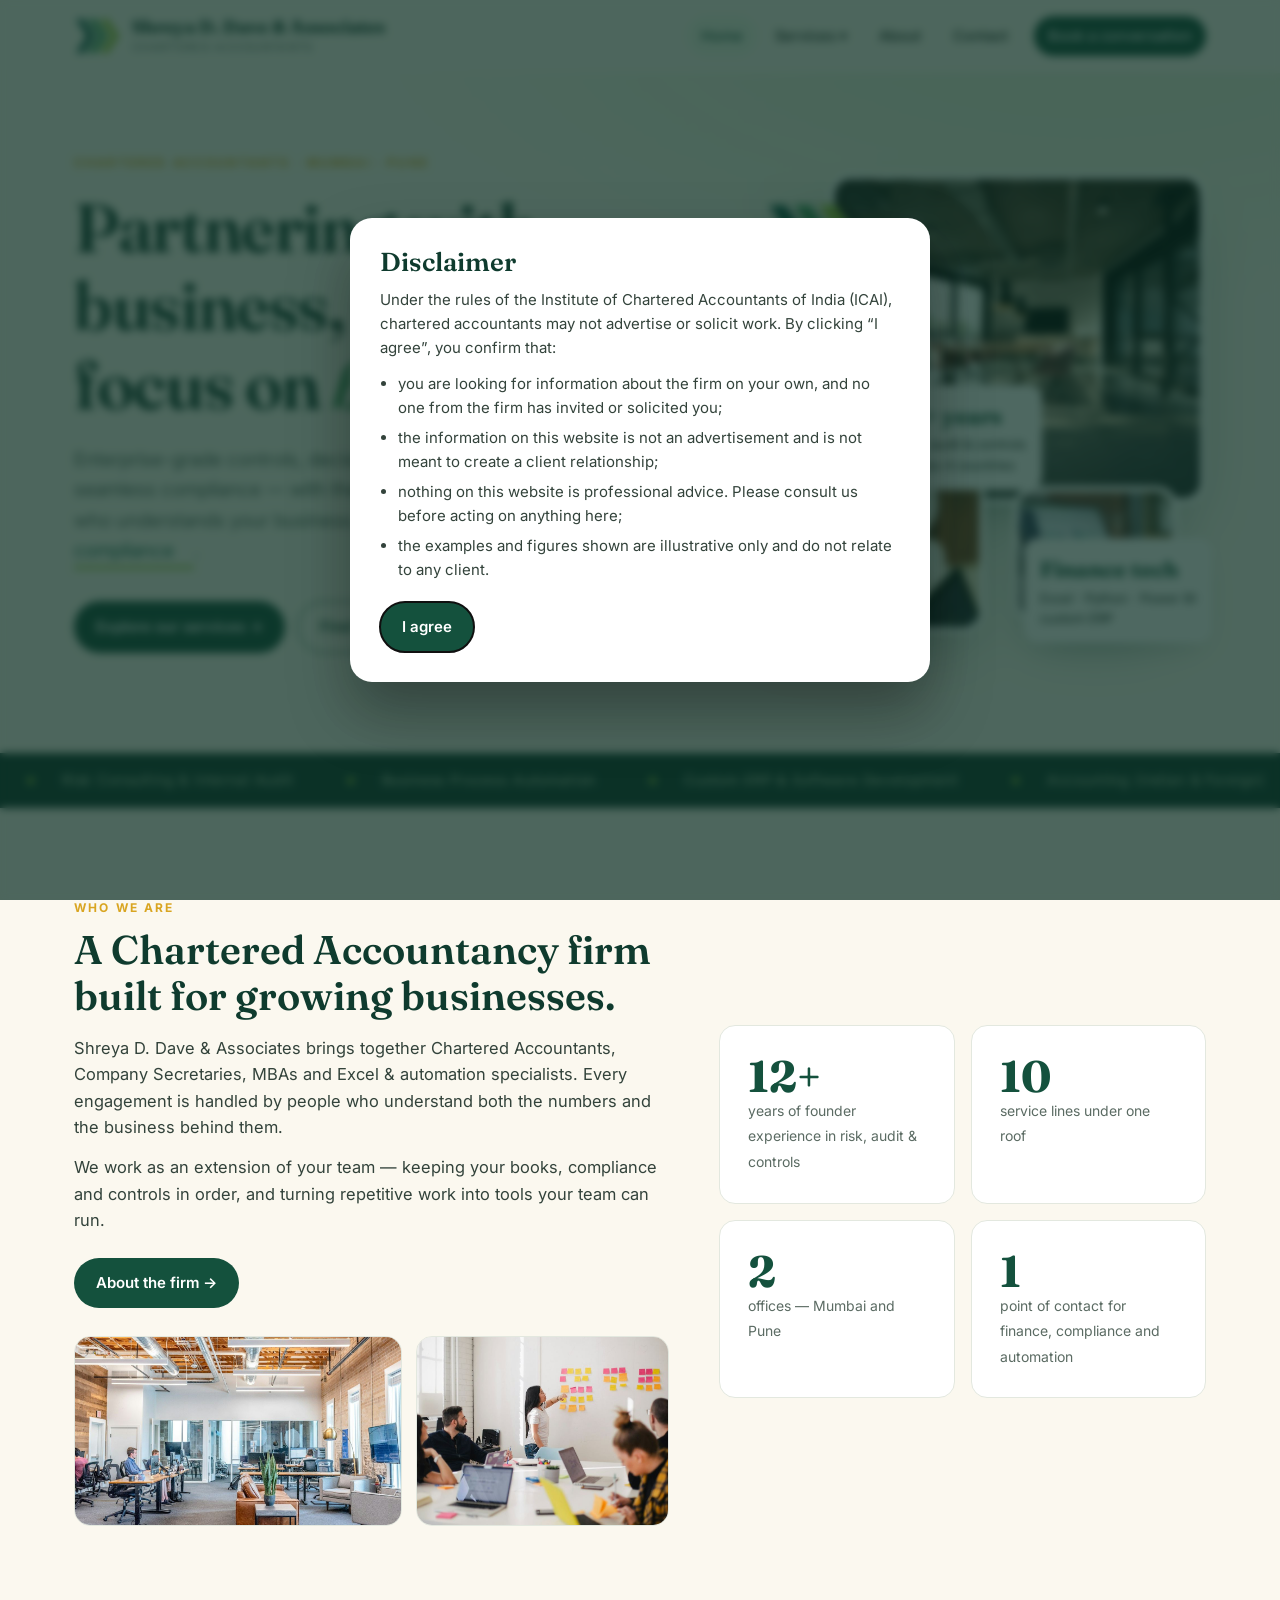
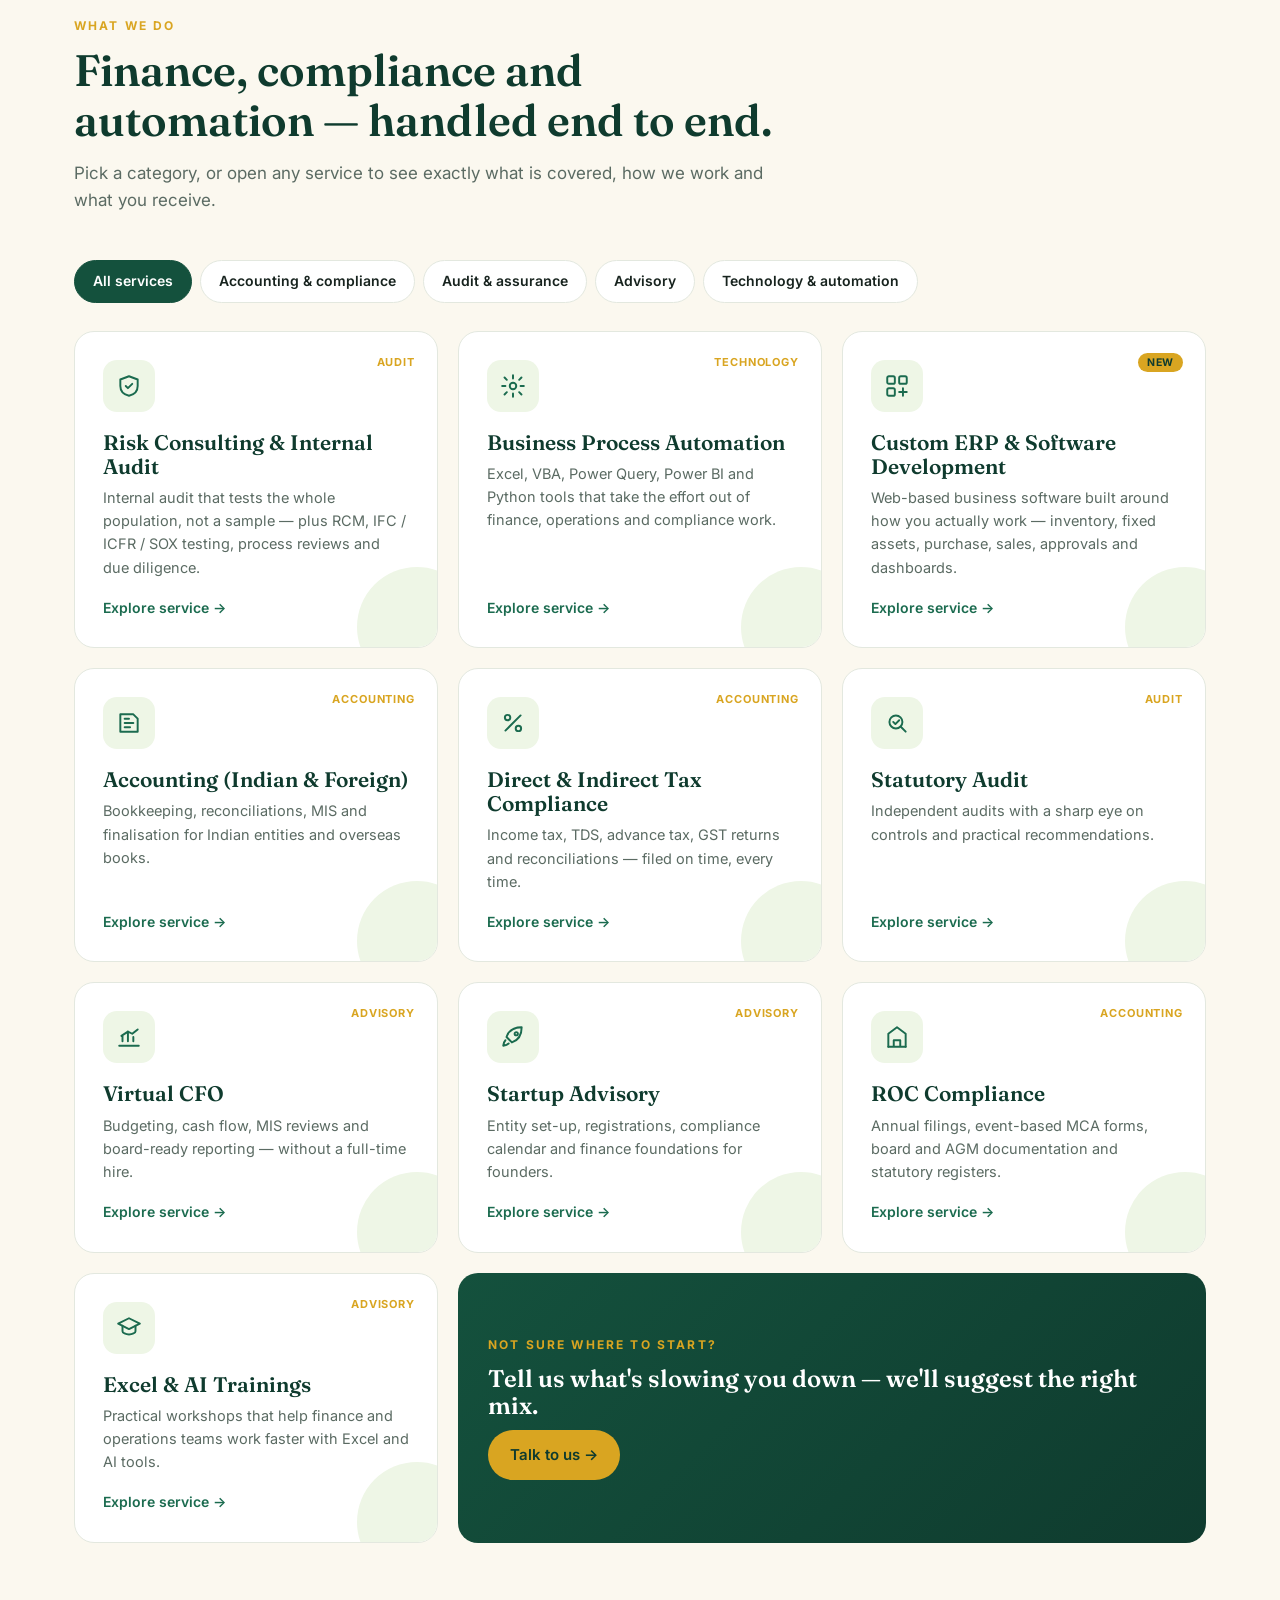
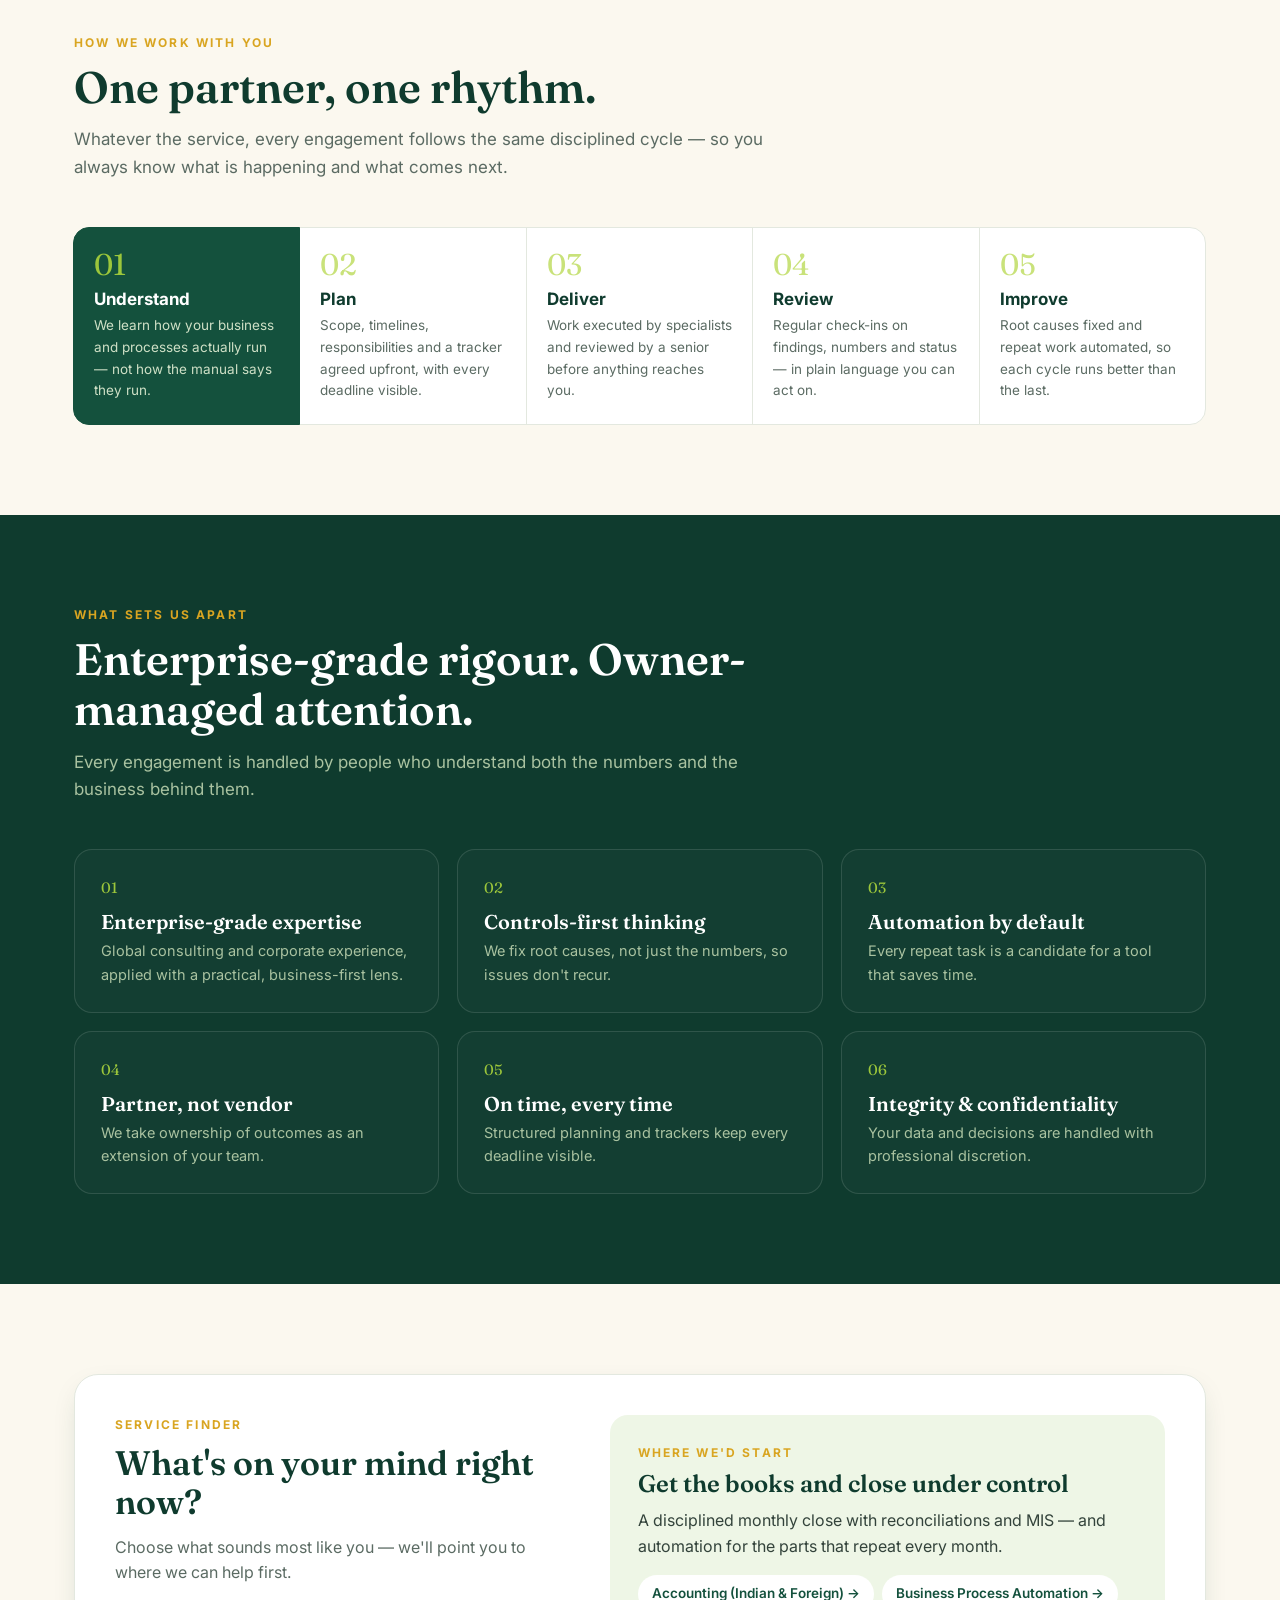
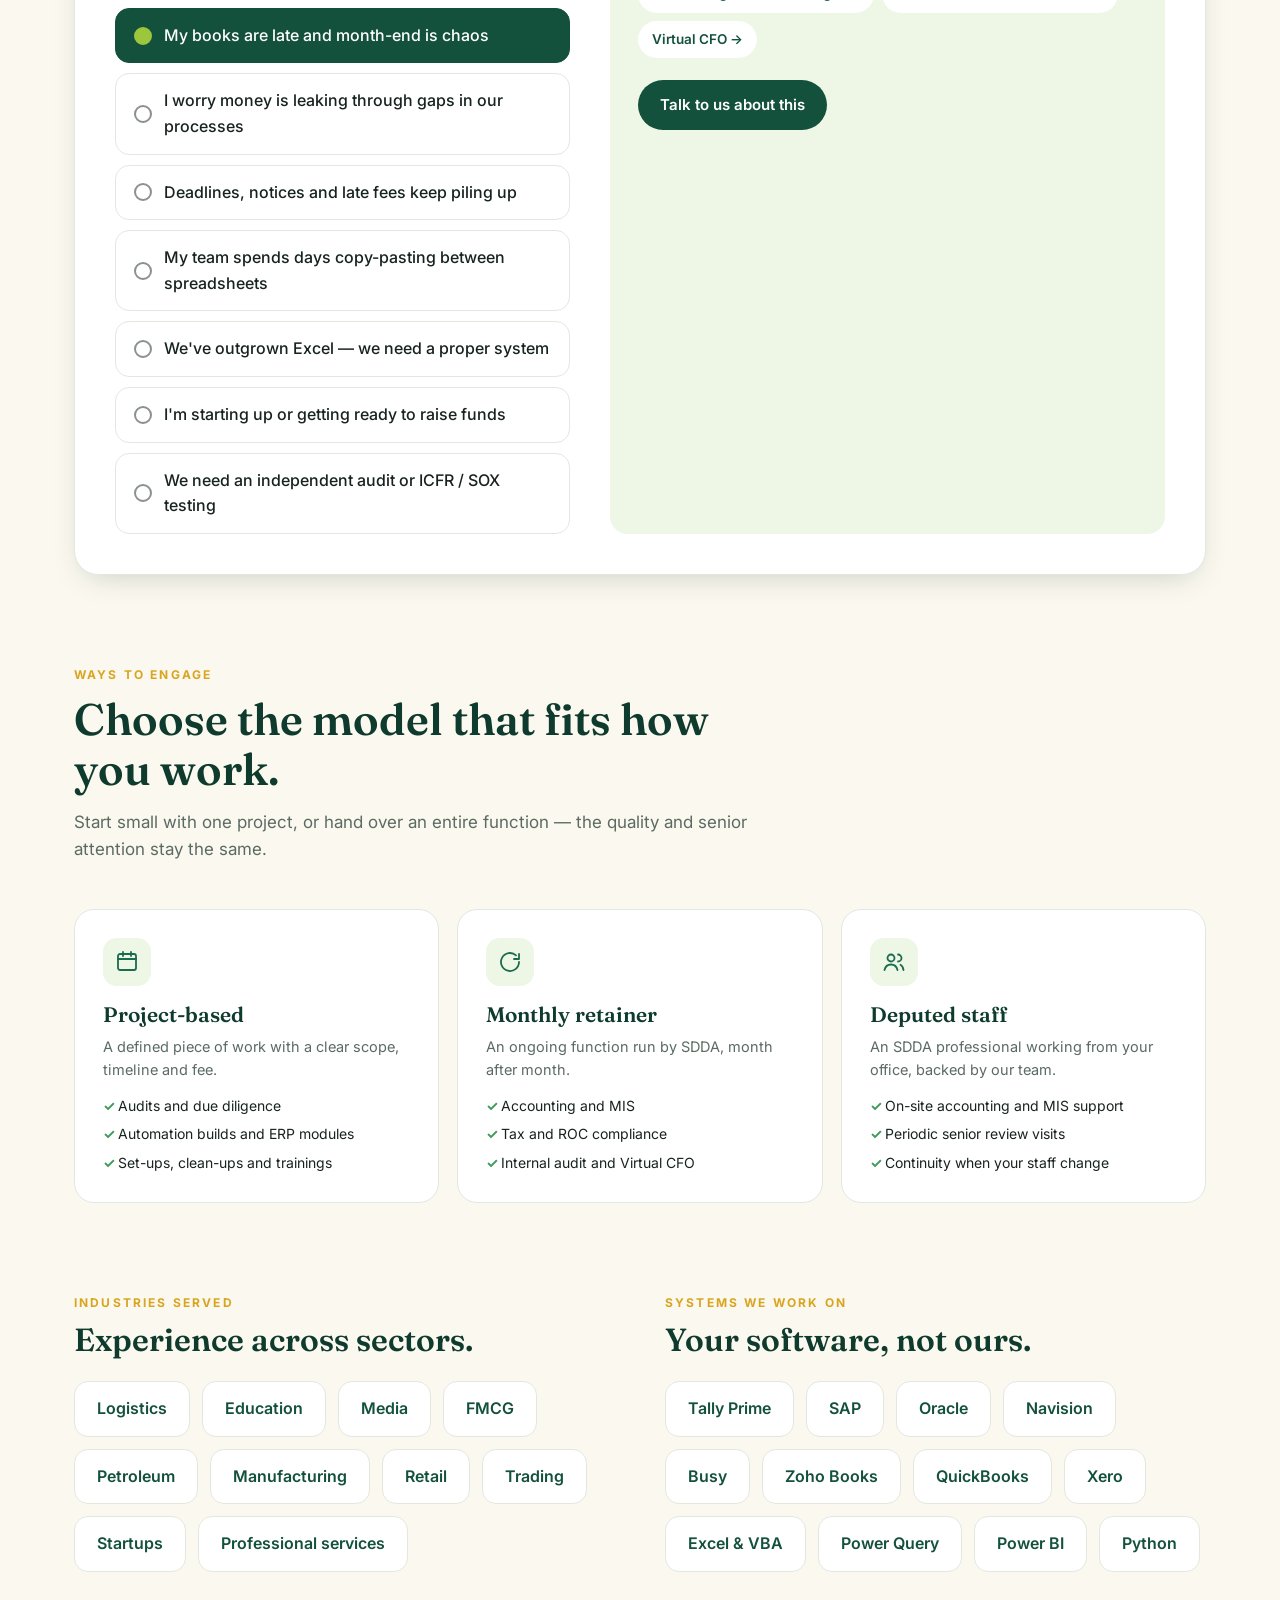
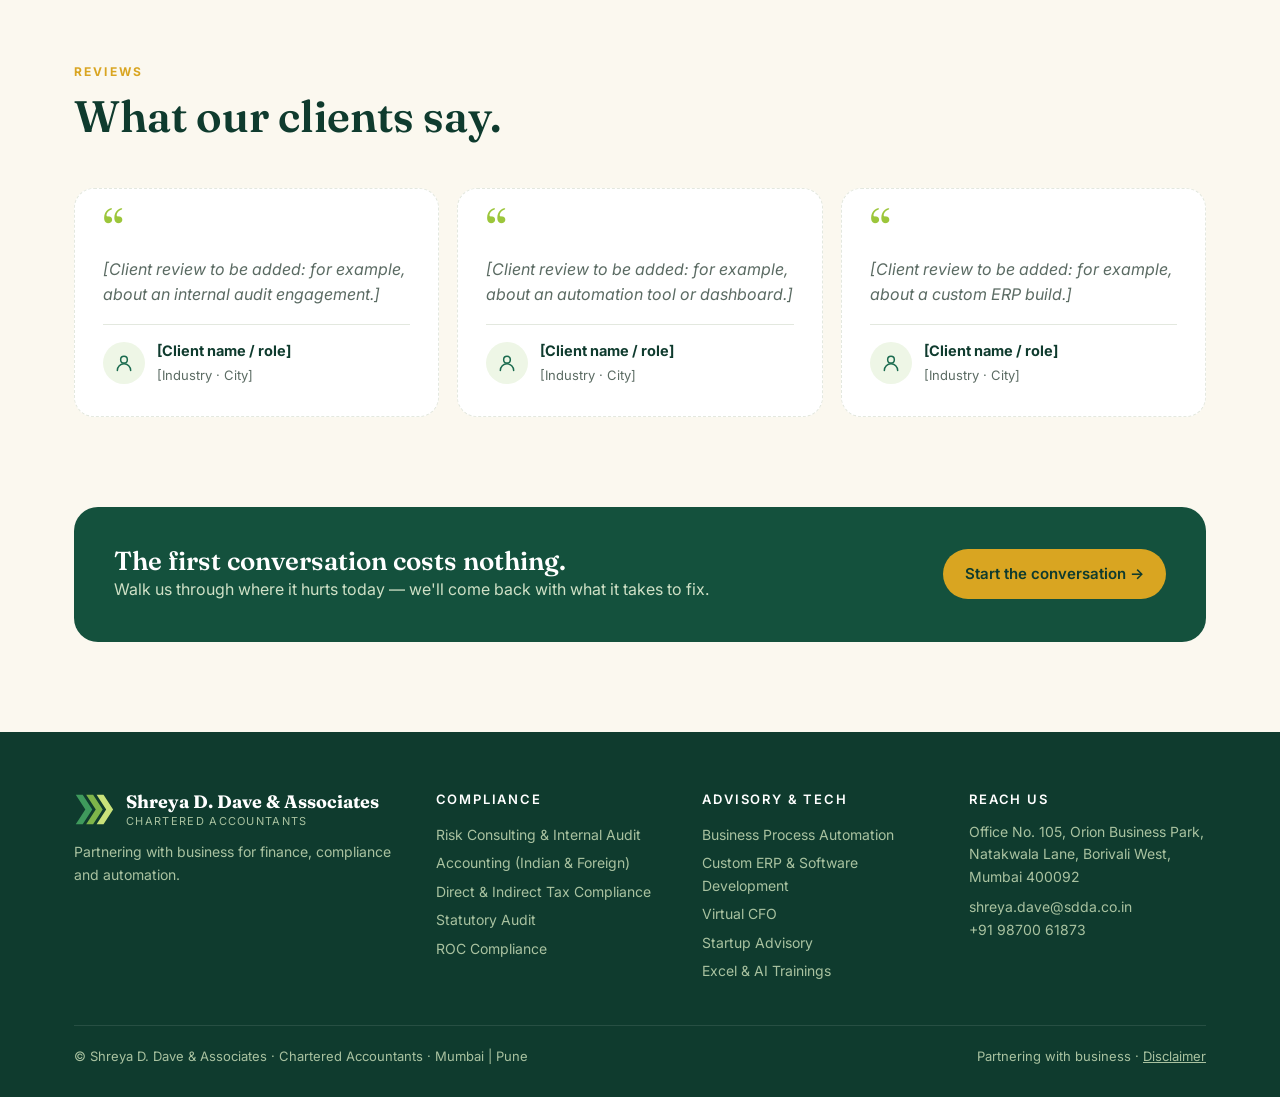
==== commit 8c6afd1a: "Remove firm names and rename hero automation card Drop KPMG, EY and BP / British Petroleum from the " ====
--- a/index.html
+++ b/index.html
@@ -49,13 +49,13 @@
       <div class="hero-visual">
         <div class="hero-photos">
           <figure class="hp hp-main"><img src="assets/img/photos/office-glass.jpg" alt="A bright, modern office with a meeting table" width="1200" height="801" fetchpriority="high"></figure>
-          <figure class="hp hp-ai"><img src="assets/img/photos/ai-robot.jpg" alt="A humanoid robot, representing AI and automation" width="800" height="533" loading="lazy"></figure>
+          <figure class="hp hp-ai"><img src="assets/img/photos/ai-robot.jpg" alt="A humanoid robot, representing finance technology" width="800" height="533" loading="lazy"></figure>
           <figure class="hp hp-dash"><img src="assets/img/photos/dashboard-laptop.jpg" alt="A laptop showing a finance dashboard" width="900" height="641" loading="lazy"></figure>
           <svg class="chev-mark" viewBox="0 0 92 76" aria-hidden="true"><path d="M4 4l22 34L4 72h16l22-34L20 4z" fill="#0f5a4a"/><path d="M28 4l22 34-22 34h16l22-34L44 4z" fill="#3f9a5c"/><path d="M52 4l22 34-22 34h16l22-34L68 4z" fill="#9cc63b"/></svg>
         </div>
-        <div class="float f1"><b>KPMG · EY · BP</b>12+ years in risk,<br>audit &amp; controls</div>
+        <div class="float f1"><b>12+ years</b>risk, audit &amp; controls<br>across 4 countries</div>
         <div class="float f2"><b>CA · CS · MBA</b>one team, numbers<br>and business</div>
-        <div class="float f3"><b>AI &amp; automation</b>Excel · Python · Power BI<br>custom ERP</div>
+        <div class="float f3"><b>Finance tech</b>Excel · Python · Power BI<br>custom ERP</div>
       </div>
     </div>
   </section>
@@ -211,8 +211,8 @@
         <div class="role">Founder · Chartered Accountant & Company Secretary</div>
         <p style="font-size:15px">A career of over a decade in internal audit, risk consulting and financial controls, with reviews led across India, Vietnam, Russia and Malaysia.</p>
         <ul>
-          <li>Risk consulting at KPMG and EY</li>
-          <li>In-house risk and controls at British Petroleum</li>
+          <li>Risk consulting at leading global advisory firms</li>
+          <li>In-house risk and controls at a global energy major</li>
           <li>Financial Controller at Deutsche Bank Group</li>
           <li>Led multi-location, multi-process reviews end to end and mentored the teams that ran them</li>
         </ul>
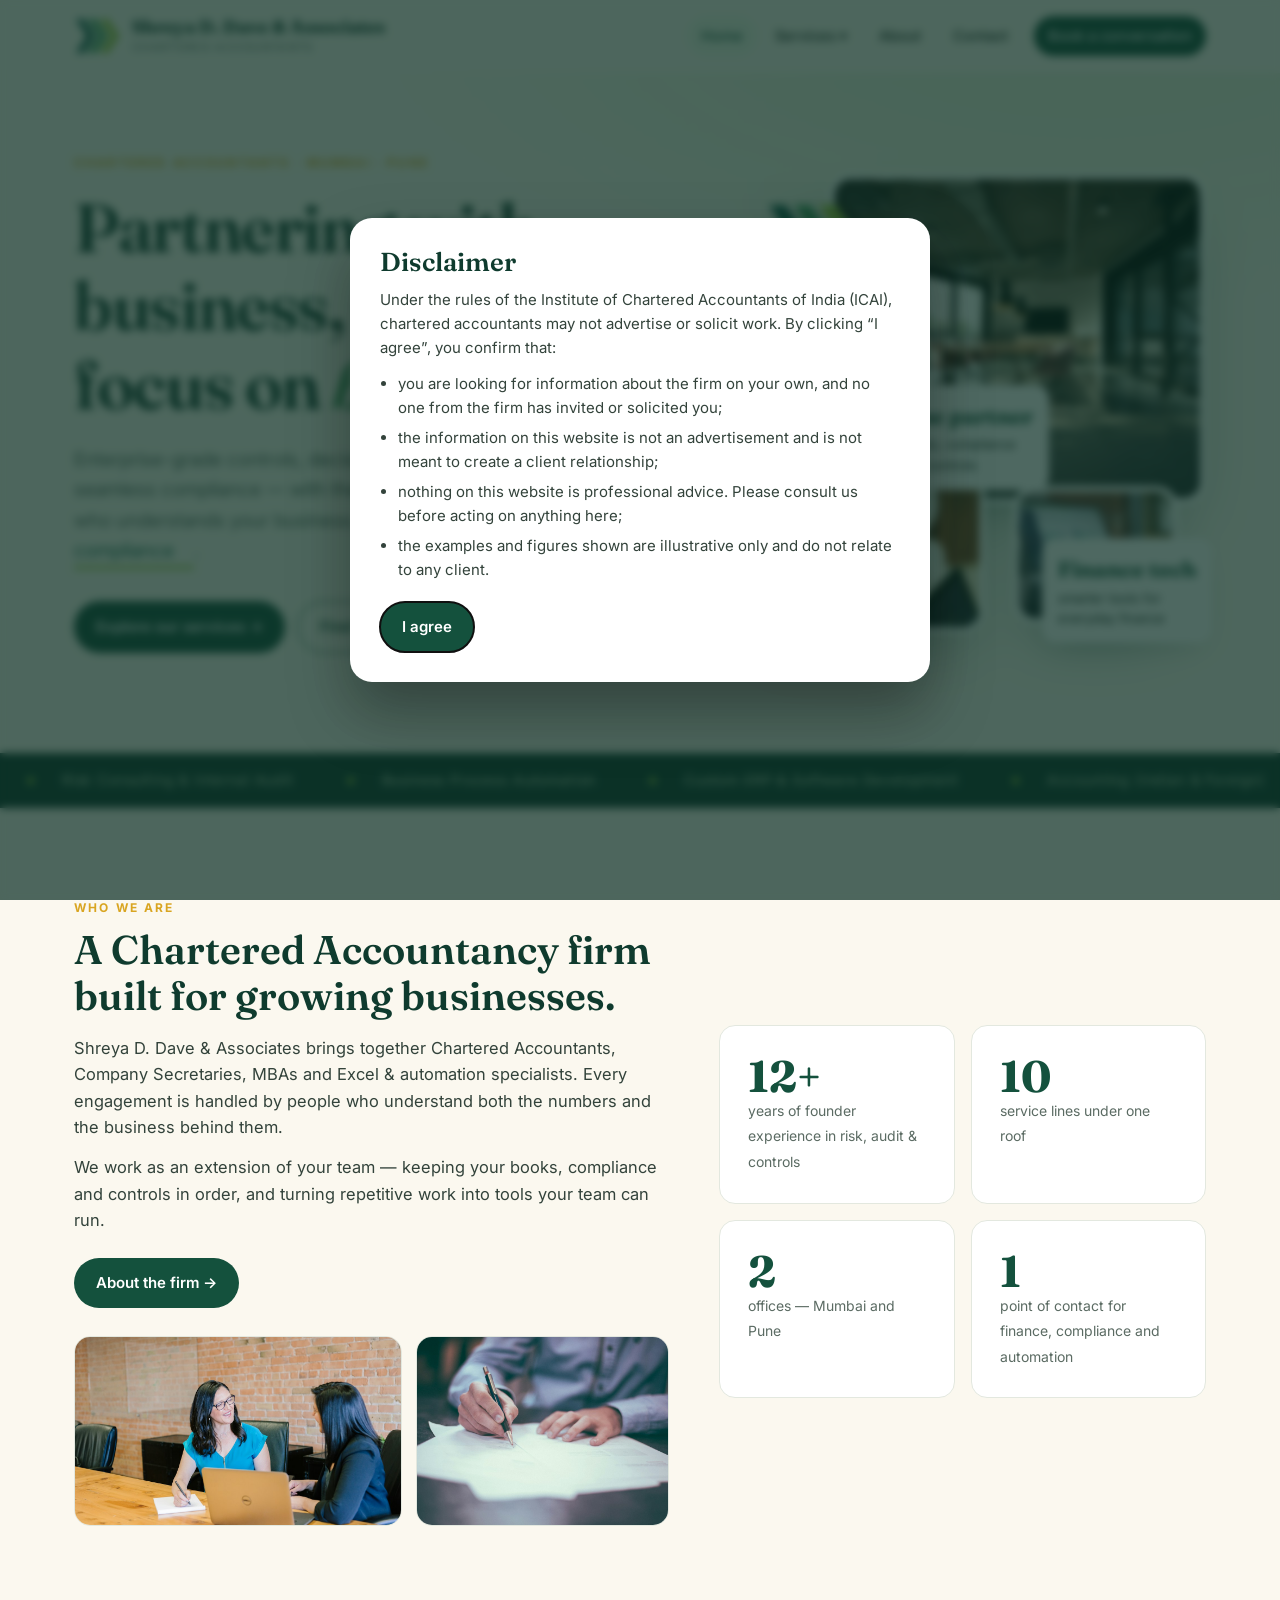
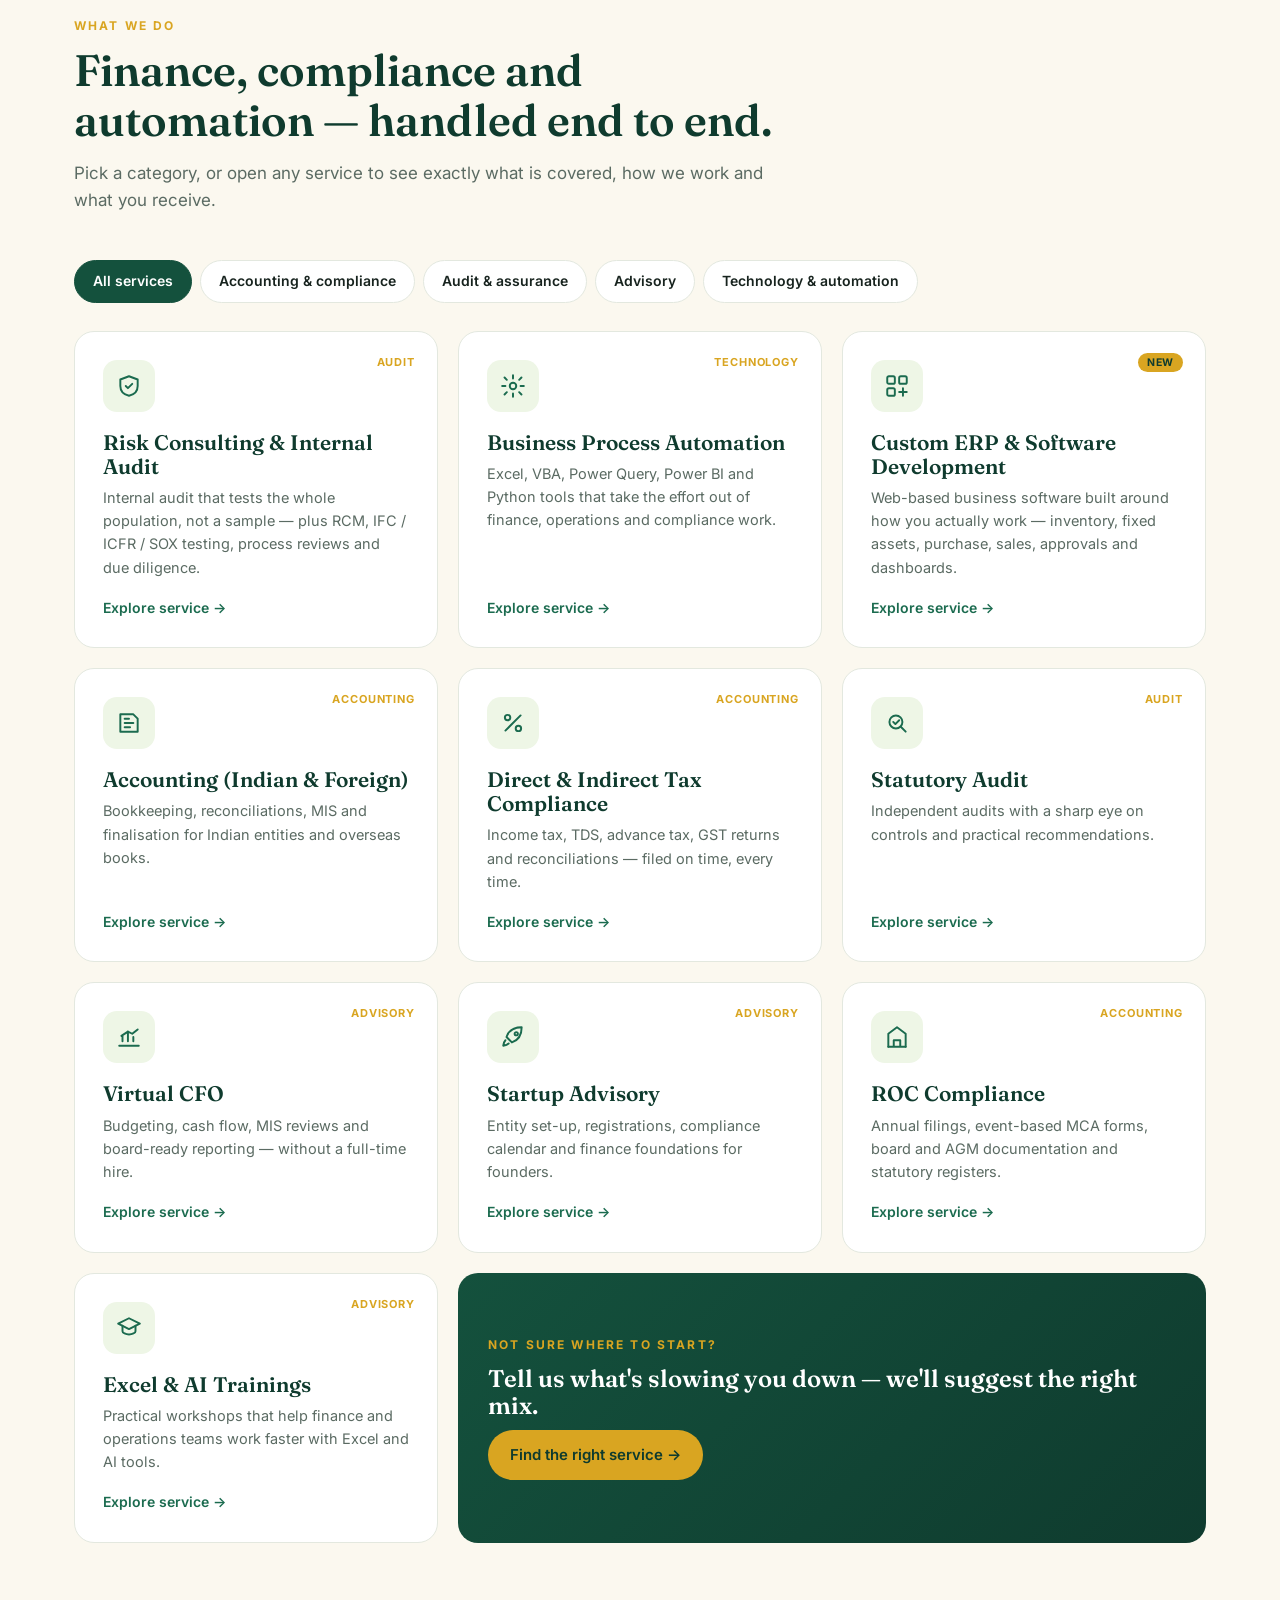
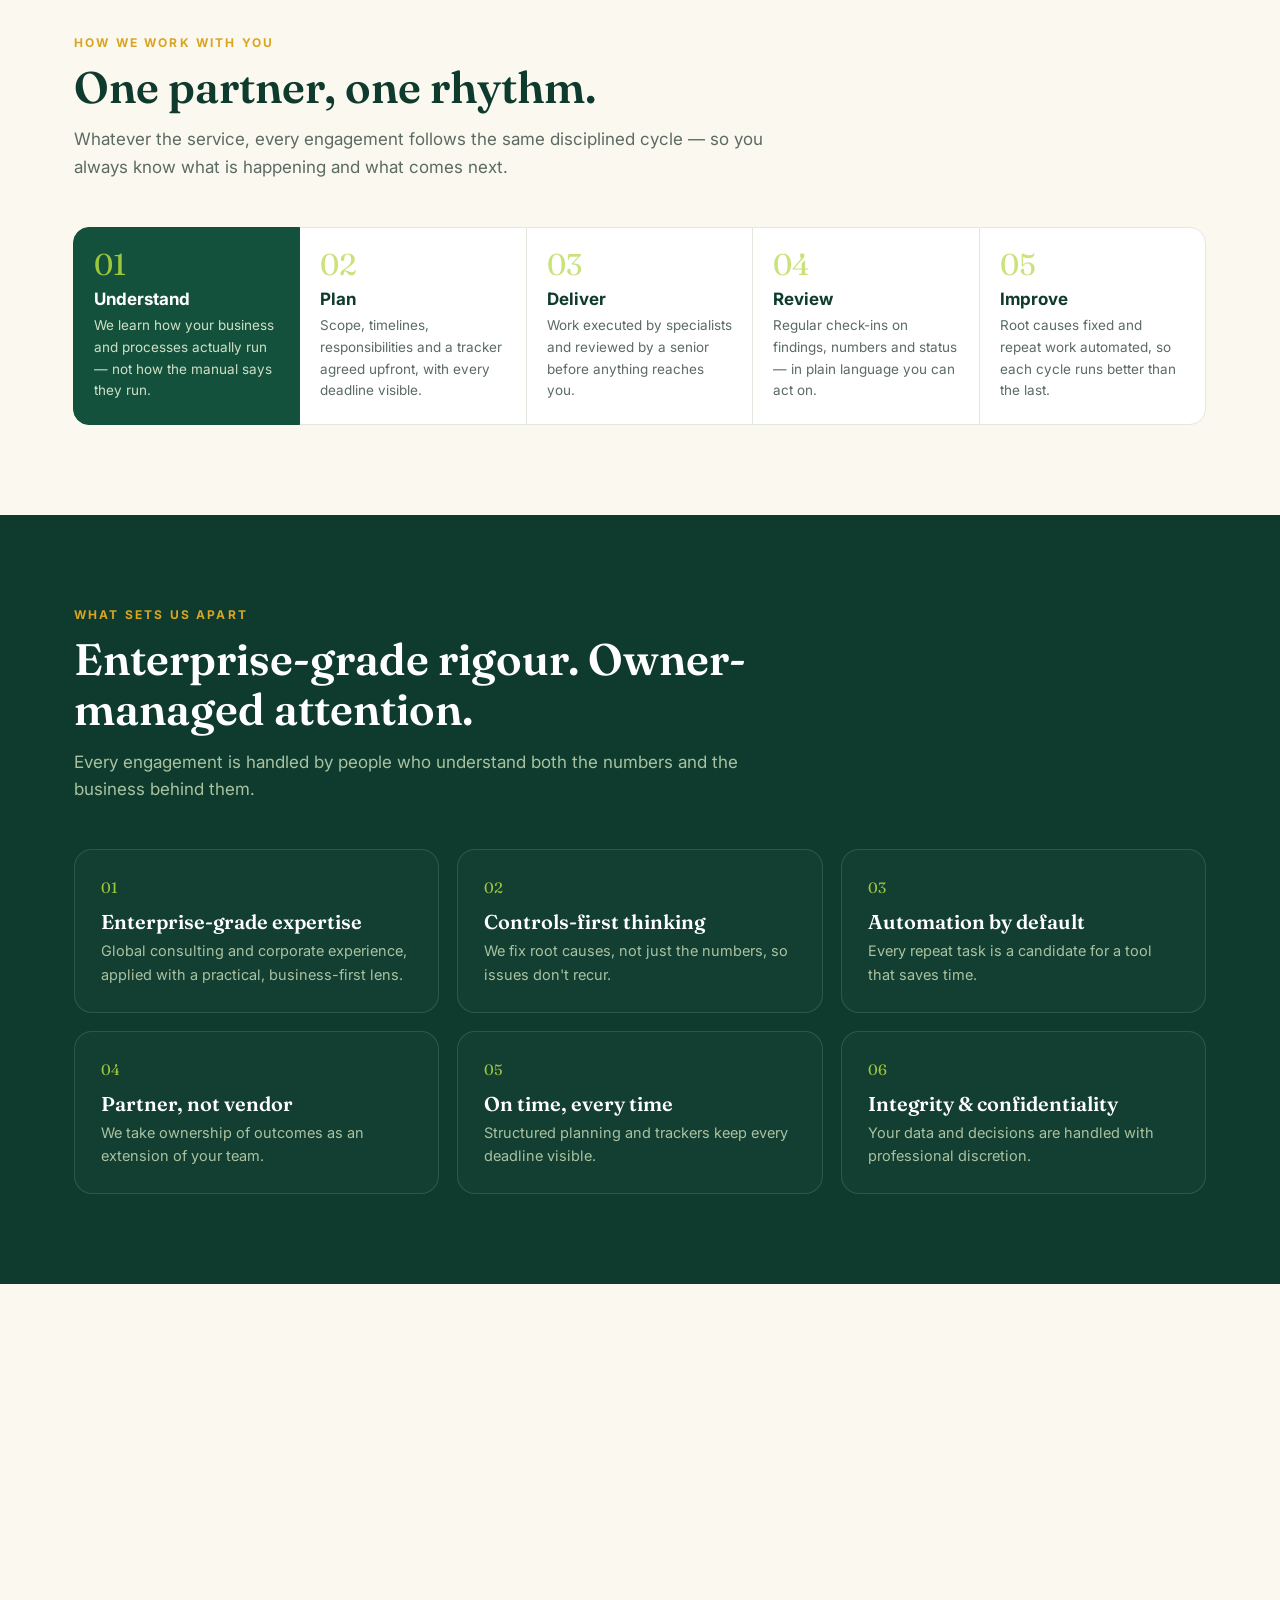
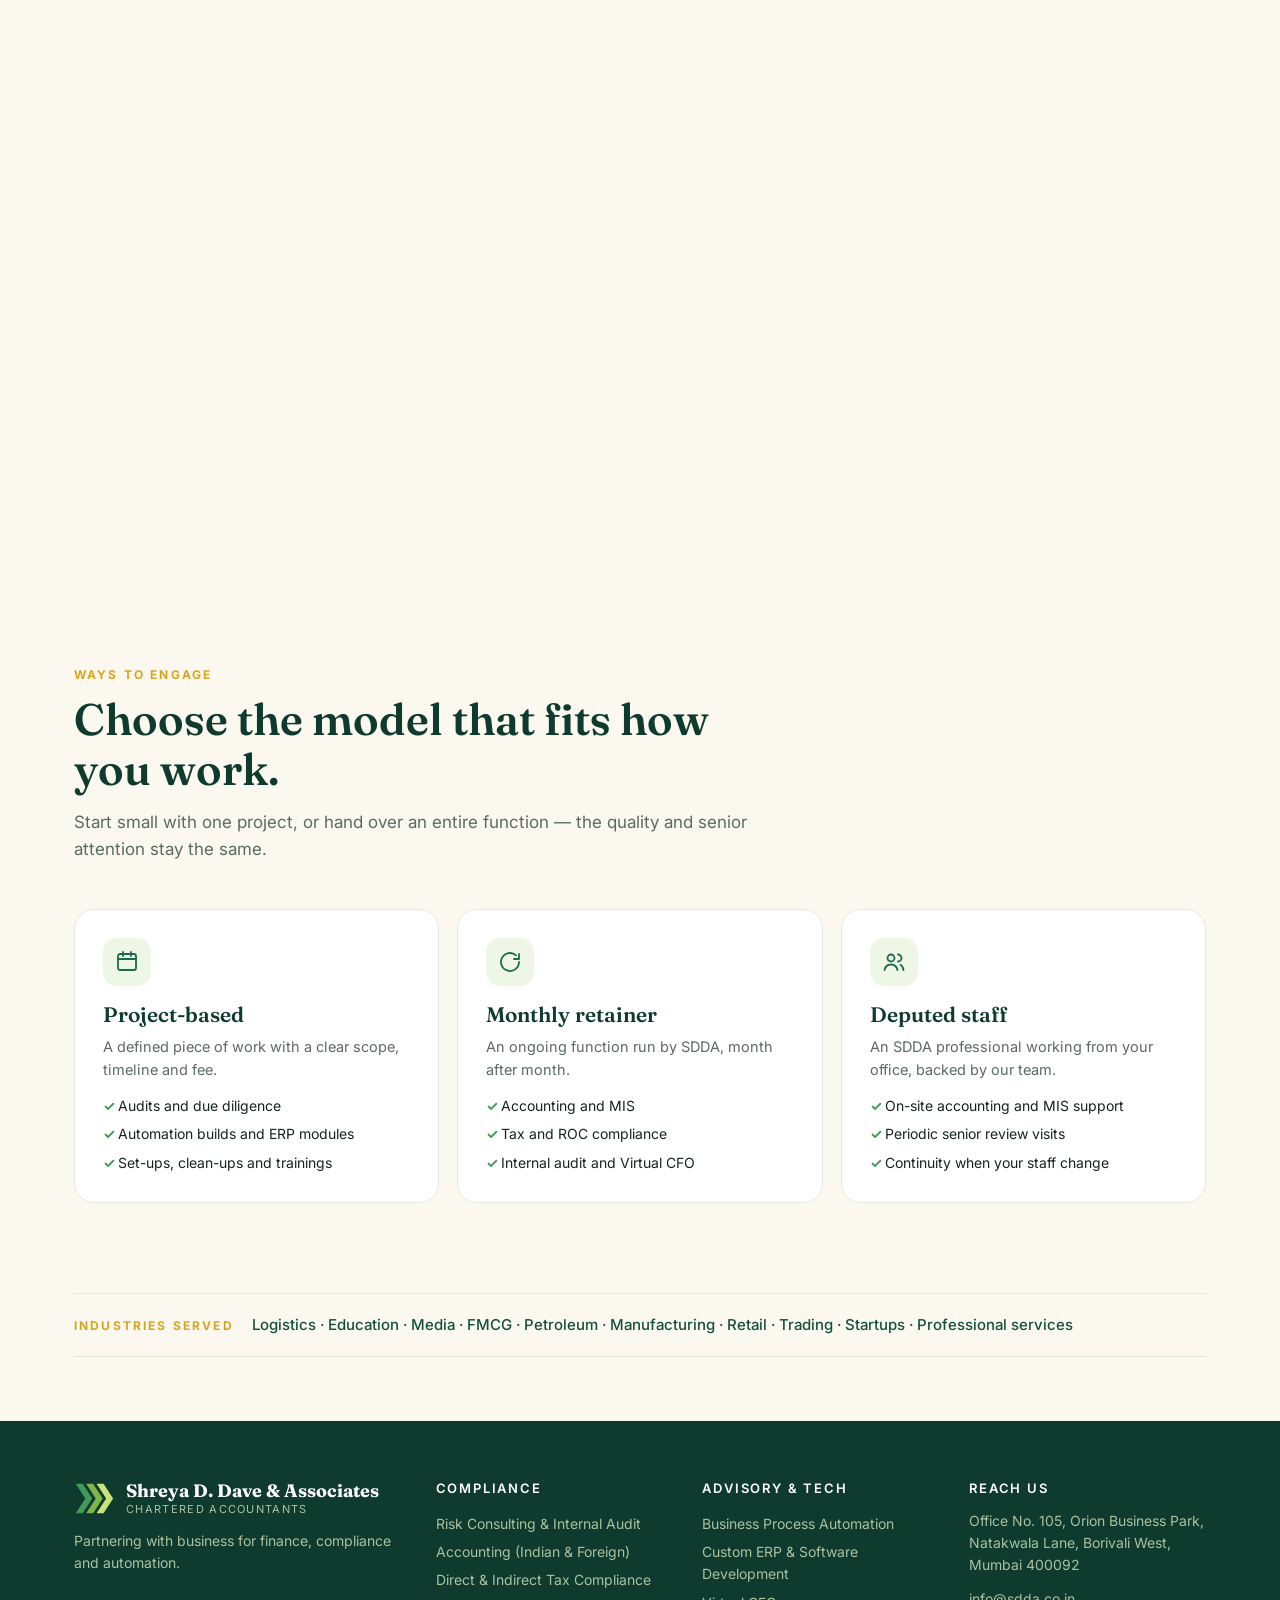
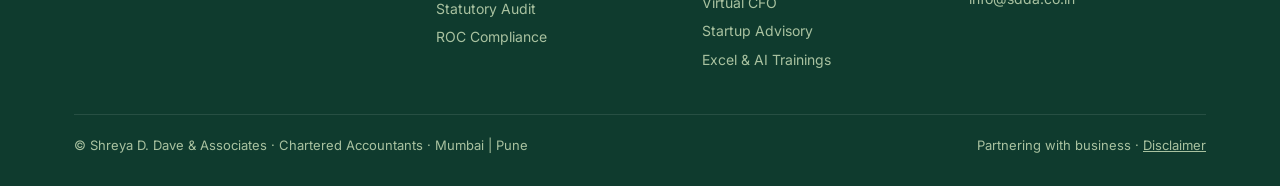
==== commit 37ac9994: "Simplify home page, fix card hover and update contact details - Hero cards: replace '12+ years' with" ====
--- a/index.html
+++ b/index.html
@@ -53,9 +53,9 @@
           <figure class="hp hp-dash"><img src="assets/img/photos/dashboard-laptop.jpg" alt="A laptop showing a finance dashboard" width="900" height="641" loading="lazy"></figure>
           <svg class="chev-mark" viewBox="0 0 92 76" aria-hidden="true"><path d="M4 4l22 34L4 72h16l22-34L20 4z" fill="#0f5a4a"/><path d="M28 4l22 34-22 34h16l22-34L44 4z" fill="#3f9a5c"/><path d="M52 4l22 34-22 34h16l22-34L68 4z" fill="#9cc63b"/></svg>
         </div>
-        <div class="float f1"><b>12+ years</b>risk, audit &amp; controls<br>across 4 countries</div>
+        <div class="float f1"><b>One partner</b>books, compliance<br>and controls</div>
         <div class="float f2"><b>CA · CS · MBA</b>one team, numbers<br>and business</div>
-        <div class="float f3"><b>Finance tech</b>Excel · Python · Power BI<br>custom ERP</div>
+        <div class="float f3"><b>Finance tech</b>smarter tools for<br>everyday finance</div>
       </div>
     </div>
   </section>
@@ -70,8 +70,8 @@
         <p style="color:#33433b;font-size:16.5px;margin-bottom:24px">We work as an extension of your team — keeping your books, compliance and controls in order, and turning repetitive work into tools your team can run.</p>
         <button class="btn btn-primary" data-go="about">About the firm →</button>
         <div class="intro-photos">
-          <img src="assets/img/photos/office-open.jpg" alt="An open-plan office with people at work" width="1200" height="900" loading="lazy">
-          <img src="assets/img/photos/team-meeting.jpg" alt="A team discussing a project at a whiteboard" width="1000" height="667" loading="lazy">
+          <img src="assets/img/photos/client-meeting.jpg" alt="Two professionals discussing work at a laptop" width="1200" height="800" loading="lazy">
+          <img src="assets/img/photos/signing-documents.jpg" alt="A professional reviewing and signing documents" width="1000" height="667" loading="lazy">
         </div>
       </div>
       <div class="stats reveal">
@@ -136,34 +136,9 @@
     </div>
   </section>
 
-  <section style="padding-top:0">
-    <div class="wrap two-col">
-      <div class="reveal"><div class="eyebrow">Industries served</div><h2 style="font-size:32px;margin:10px 0 22px">Experience across sectors.</h2>
-        <div class="ind"><span>Logistics</span><span>Education</span><span>Media</span><span>FMCG</span><span>Petroleum</span><span>Manufacturing</span><span>Retail</span><span>Trading</span><span>Startups</span><span>Professional services</span></div></div>
-      <div class="reveal"><div class="eyebrow">Systems we work on</div><h2 style="font-size:32px;margin:10px 0 22px">Your software, not ours.</h2>
-        <div class="ind sys"><span>Tally Prime</span><span>SAP</span><span>Oracle</span><span>Navision</span><span>Busy</span><span>Zoho Books</span><span>QuickBooks</span><span>Xero</span><span>Excel & VBA</span><span>Power Query</span><span>Power BI</span><span>Python</span></div></div>
-    </div>
-  </section>
-
-  <!-- REVIEWS: replace the placeholders with real client reviews (with the client's permission).
-       Do not publish made-up reviews. Check ICAI guidelines on testimonials before going live. -->
-  <section style="padding-top:0" id="reviews">
-    <div class="wrap">
-      <div class="sec-head reveal"><div class="eyebrow">Reviews</div><h2>What our clients say.</h2></div>
-      <div class="reviews reveal">
-        <figure class="review"><span class="q" aria-hidden="true">“</span><blockquote>[Client review to be added: for example, about an internal audit engagement.]</blockquote><figcaption><span class="av"><svg viewBox="0 0 24 24" fill="none" stroke="currentColor" stroke-width="1.8" stroke-linecap="round" stroke-linejoin="round" aria-hidden="true"><circle cx="12" cy="8" r="4"/><path d="M4 21a8 8 0 0116 0"/></svg></span><span><b>[Client name / role]</b><small>[Industry · City]</small></span></figcaption></figure>
-        <figure class="review"><span class="q" aria-hidden="true">“</span><blockquote>[Client review to be added: for example, about an automation tool or dashboard.]</blockquote><figcaption><span class="av"><svg viewBox="0 0 24 24" fill="none" stroke="currentColor" stroke-width="1.8" stroke-linecap="round" stroke-linejoin="round" aria-hidden="true"><circle cx="12" cy="8" r="4"/><path d="M4 21a8 8 0 0116 0"/></svg></span><span><b>[Client name / role]</b><small>[Industry · City]</small></span></figcaption></figure>
-        <figure class="review"><span class="q" aria-hidden="true">“</span><blockquote>[Client review to be added: for example, about a custom ERP build.]</blockquote><figcaption><span class="av"><svg viewBox="0 0 24 24" fill="none" stroke="currentColor" stroke-width="1.8" stroke-linecap="round" stroke-linejoin="round" aria-hidden="true"><circle cx="12" cy="8" r="4"/><path d="M4 21a8 8 0 0116 0"/></svg></span><span><b>[Client name / role]</b><small>[Industry · City]</small></span></figcaption></figure>
-      </div>
-    </div>
-  </section>
-
-  <section style="padding-top:0">
+  <section class="ind-line-sec">
     <div class="wrap reveal">
-      <div class="cta-band">
-        <div><h3>The first conversation costs nothing.</h3><p>Walk us through where it hurts today — we'll come back with what it takes to fix.</p></div>
-        <button class="btn btn-gold" data-go="contact">Start the conversation →</button>
-      </div>
+      <p class="ind-line"><span class="eyebrow">Industries served</span><span class="ind-list">Logistics · Education · Media · FMCG · Petroleum · Manufacturing · Retail · Trading · Startups · Professional services</span></p>
     </div>
   </section>
 </div>
@@ -240,8 +215,7 @@
     <div class="cinfo reveal">
       <div><svg viewBox="0 0 24 24" fill="none" stroke="currentColor" stroke-width="2"><path d="M12 21s-7-6.2-7-12a7 7 0 0114 0c0 5.8-7 12-7 12z"/><circle cx="12" cy="9" r="2.5"/></svg><div><b>Mumbai office</b><span>Office No. 105, Orion Business Park, Natakwala Lane, Borivali West, Mumbai 400092</span></div></div>
       <div><svg viewBox="0 0 24 24" fill="none" stroke="currentColor" stroke-width="2"><path d="M12 21s-7-6.2-7-12a7 7 0 0114 0c0 5.8-7 12-7 12z"/><circle cx="12" cy="9" r="2.5"/></svg><div><b>Pune office</b><span>Serving clients across Pune and Western Maharashtra</span></div></div>
-      <div><svg viewBox="0 0 24 24" fill="none" stroke="currentColor" stroke-width="2"><rect x="3" y="5" width="18" height="14" rx="2"/><path d="M3 7l9 6 9-6"/></svg><div><b>Email</b><span><a href="mailto:shreya.dave@sdda.co.in">shreya.dave@sdda.co.in</a><br><a href="mailto:info@sdda.co.in">info@sdda.co.in</a></span></div></div>
-      <div><svg viewBox="0 0 24 24" fill="none" stroke="currentColor" stroke-width="2"><path d="M5 4h4l2 5-2.5 1.5a11 11 0 005 5L15 13l5 2v4a2 2 0 01-2 2A16 16 0 013 6a2 2 0 012-2"/></svg><div><b>Phone</b><span><a href="tel:+919870061873">+91 98700 61873</a></span></div></div>
+      <div><svg viewBox="0 0 24 24" fill="none" stroke="currentColor" stroke-width="2"><rect x="3" y="5" width="18" height="14" rx="2"/><path d="M3 7l9 6 9-6"/></svg><div><b>Email</b><span><a href="mailto:info@sdda.co.in">info@sdda.co.in</a></span></div></div>
     </div>
     <form id="cform" class="reveal">
       <h3 style="font-size:24px">Tell us about your requirement</h3>
@@ -250,7 +224,7 @@
       <label>Services you're interested in<div class="svc-pick" id="svcpick"></div></label>
       <label>What would you like help with?<textarea name="msg" rows="4" placeholder="e.g. We want our GST ITC reconciliation automated and a quarterly internal audit of procure-to-pay."></textarea></label>
       <button class="btn btn-primary" type="submit" style="justify-self:start">Prepare my enquiry →</button>
-      <div class="sent" id="sent"><b>Your enquiry is ready.</b> This page cannot send email itself — copy the text below and send it to <b>shreya.dave@sdda.co.in</b>, or call <b>+91 98700 61873</b>.<pre id="sentText"></pre><div class="sent-actions"><a class="btn btn-primary" id="mailBtn" href="mailto:shreya.dave@sdda.co.in" style="padding:9px 16px;font-size:14px">Open in email app</a><button type="button" class="btn btn-gold" id="copyBtn" style="padding:9px 16px;font-size:14px">Copy enquiry</button></div></div>
+      <div class="sent" id="sent"><b>Your enquiry is ready.</b> This page cannot send email itself — copy the text below and send it to <b>info@sdda.co.in</b>.<pre id="sentText"></pre><div class="sent-actions"><a class="btn btn-primary" id="mailBtn" href="mailto:info@sdda.co.in" style="padding:9px 16px;font-size:14px">Open in email app</a><button type="button" class="btn btn-gold" id="copyBtn" style="padding:9px 16px;font-size:14px">Copy enquiry</button></div></div>
     </form>
   </div></section>
 </div>
@@ -265,7 +239,7 @@
       </div>
       <div><h4>Compliance</h4><div id="f1"></div></div>
       <div><h4>Advisory & Tech</h4><div id="f2"></div></div>
-      <div><h4>Reach us</h4><p>Office No. 105, Orion Business Park, Natakwala Lane, Borivali West, Mumbai 400092</p><p style="margin-top:8px">shreya.dave@sdda.co.in<br>+91 98700 61873</p></div>
+      <div><h4>Reach us</h4><p>Office No. 105, Orion Business Park, Natakwala Lane, Borivali West, Mumbai 400092</p><p style="margin-top:8px"><a href="mailto:info@sdda.co.in" style="color:inherit">info@sdda.co.in</a></p></div>
     </div>
     <div class="fbot"><span>© Shreya D. Dave & Associates · Chartered Accountants · Mumbai | Pune</span><span>Partnering with business · <button type="button" data-open-disclaimer>Disclaimer</button></span></div>
   </div>
--- a/assets/css/site.css
+++ b/assets/css/site.css
@@ -94,13 +94,16 @@
 .filters button.on,.filters button:hover{background:var(--g800);border-color:var(--g800);color:#fff}
 .sgrid{display:grid;grid-template-columns:repeat(3,1fr);gap:20px}
 .scard{position:relative;background:#fff;border:1px solid var(--line);border-radius:20px;padding:28px;cursor:pointer;transition:.3s;overflow:hidden;text-align:left;display:flex;flex-direction:column}
-.scard::after{content:"";position:absolute;right:-40px;bottom:-40px;width:120px;height:120px;border-radius:50%;background:var(--mint);transition:.4s;z-index:0}
-.scard:hover{transform:translateY(-6px);box-shadow:var(--shadow);border-color:transparent}
-.scard:hover::after{transform:scale(5);background:var(--g800)}
-.scard>*{position:relative;z-index:1;transition:color .3s}
-.scard:hover h3,.scard:hover p,.scard:hover .more{color:#fff}
+.scard::before{content:"";position:absolute;inset:0;background:radial-gradient(320px circle at var(--mx,50%) var(--my,0%),rgba(156,198,59,.16),transparent 60%);opacity:0;transition:opacity .35s;z-index:0;pointer-events:none}
+.scard::after{content:"";position:absolute;left:0;top:0;height:4px;width:100%;background:linear-gradient(90deg,var(--g700),var(--lime));transform:scaleX(0);transform-origin:left;transition:transform .45s cubic-bezier(.2,.8,.2,1);z-index:2}
+.scard:hover{transform:translateY(-6px);box-shadow:var(--shadow);border-color:rgba(156,198,59,.55)}
+.scard:hover::before{opacity:1}
+.scard:hover::after{transform:scaleX(1)}
+.scard>*{position:relative;z-index:1}
+.scard .more{transition:gap .3s,color .3s}
+.scard:hover .more{gap:12px;color:var(--g800)}
 .scard .ic{width:52px;height:52px;border-radius:14px;background:var(--mint);display:grid;place-items:center;color:var(--g700);margin-bottom:18px;transition:.3s}
-.scard:hover .ic{background:var(--lime);color:var(--g900)}
+.scard:hover .ic{background:var(--g800);color:var(--lime);transform:rotate(-8deg) scale(1.08)}
 .scard .ic svg{width:26px;height:26px}
 .scard h3{font-size:21px;margin-bottom:8px}
 .scard p{color:var(--mute);font-size:14.5px;flex:1}
@@ -136,10 +139,11 @@
 .qres .pill-row button{background:#fff;border-radius:999px;padding:8px 14px;font-weight:600;font-size:13.5px;color:var(--g800);transition:.2s}
 .qres .pill-row button:hover{background:var(--g800);color:#fff}
 
-/* INDUSTRIES */
-.ind{display:flex;flex-wrap:wrap;gap:12px}
-.ind span{padding:14px 22px;border-radius:14px;background:#fff;border:1px solid var(--line);font-weight:600;color:var(--g800);transition:.25s;cursor:default}
-.ind span:hover{background:var(--lime);border-color:var(--lime);transform:rotate(-2deg) scale(1.05)}
+/* INDUSTRIES: single line */
+.ind-line-sec{padding:0 0 64px}
+.ind-line{display:flex;flex-wrap:wrap;align-items:baseline;gap:8px 18px;padding:18px 0;border-top:1px solid var(--line);border-bottom:1px solid var(--line);margin:0}
+.ind-line .eyebrow{flex:none}
+.ind-list{color:var(--g800);font-weight:500;font-size:15px;line-height:1.7}
 
 /* ABOUT */
 .about-grid{display:grid;grid-template-columns:1fr 1fr;gap:50px;align-items:start}
@@ -259,8 +263,8 @@
 
 /* CONTACT */
 .contact-grid{display:grid;grid-template-columns:.9fr 1.1fr;gap:40px}
-.cinfo{display:grid;gap:14px}
-.cinfo div{background:#fff;border:1px solid var(--line);border-radius:16px;padding:20px;display:flex;gap:14px}
+.cinfo{display:grid;gap:14px;align-content:start}
+.cinfo>div{background:#fff;border:1px solid var(--line);border-radius:16px;padding:20px;display:flex;gap:14px}
 .cinfo svg{flex:none;width:22px;height:22px;color:var(--g700)}
 .cinfo b{display:block;color:var(--g900)}
 .cinfo span{font-size:14.5px;color:var(--mute)}
@@ -349,18 +353,6 @@
 .intro-photos{display:grid;grid-template-columns:1.3fr 1fr;gap:14px;margin-top:28px}
 .intro-photos img{width:100%;height:190px;object-fit:cover;border-radius:16px;border:1px solid var(--line)}
 @media(max-width:600px){.intro-photos img{height:140px}}
-
-/* reviews */
-.reviews{display:grid;grid-template-columns:repeat(3,1fr);gap:18px}
-.review{background:#fff;border:1.5px dashed var(--line);border-radius:20px;padding:28px;display:flex;flex-direction:column;gap:16px;margin:0}
-.review .q{font-family:Fraunces,serif;font-size:56px;line-height:.5;color:var(--lime);height:24px}
-.review blockquote{margin:0;color:var(--mute);font-style:italic;flex:1}
-.review figcaption{display:flex;gap:12px;align-items:center;padding-top:14px;border-top:1px solid var(--line)}
-.review .av{width:42px;height:42px;border-radius:50%;background:var(--mint);display:grid;place-items:center;color:var(--g700);flex:none}
-.review .av svg{width:20px;height:20px}
-.review b{display:block;color:var(--g900);font-size:14.5px}
-.review small{color:var(--mute);font-size:13px}
-@media(max-width:960px){.reviews{grid-template-columns:1fr}}
 
 /* service detail: photo banner on the specialised services */
 .sd-photo{width:100%;height:260px;object-fit:cover;border-radius:20px;margin-bottom:22px;border:1px solid var(--line)}
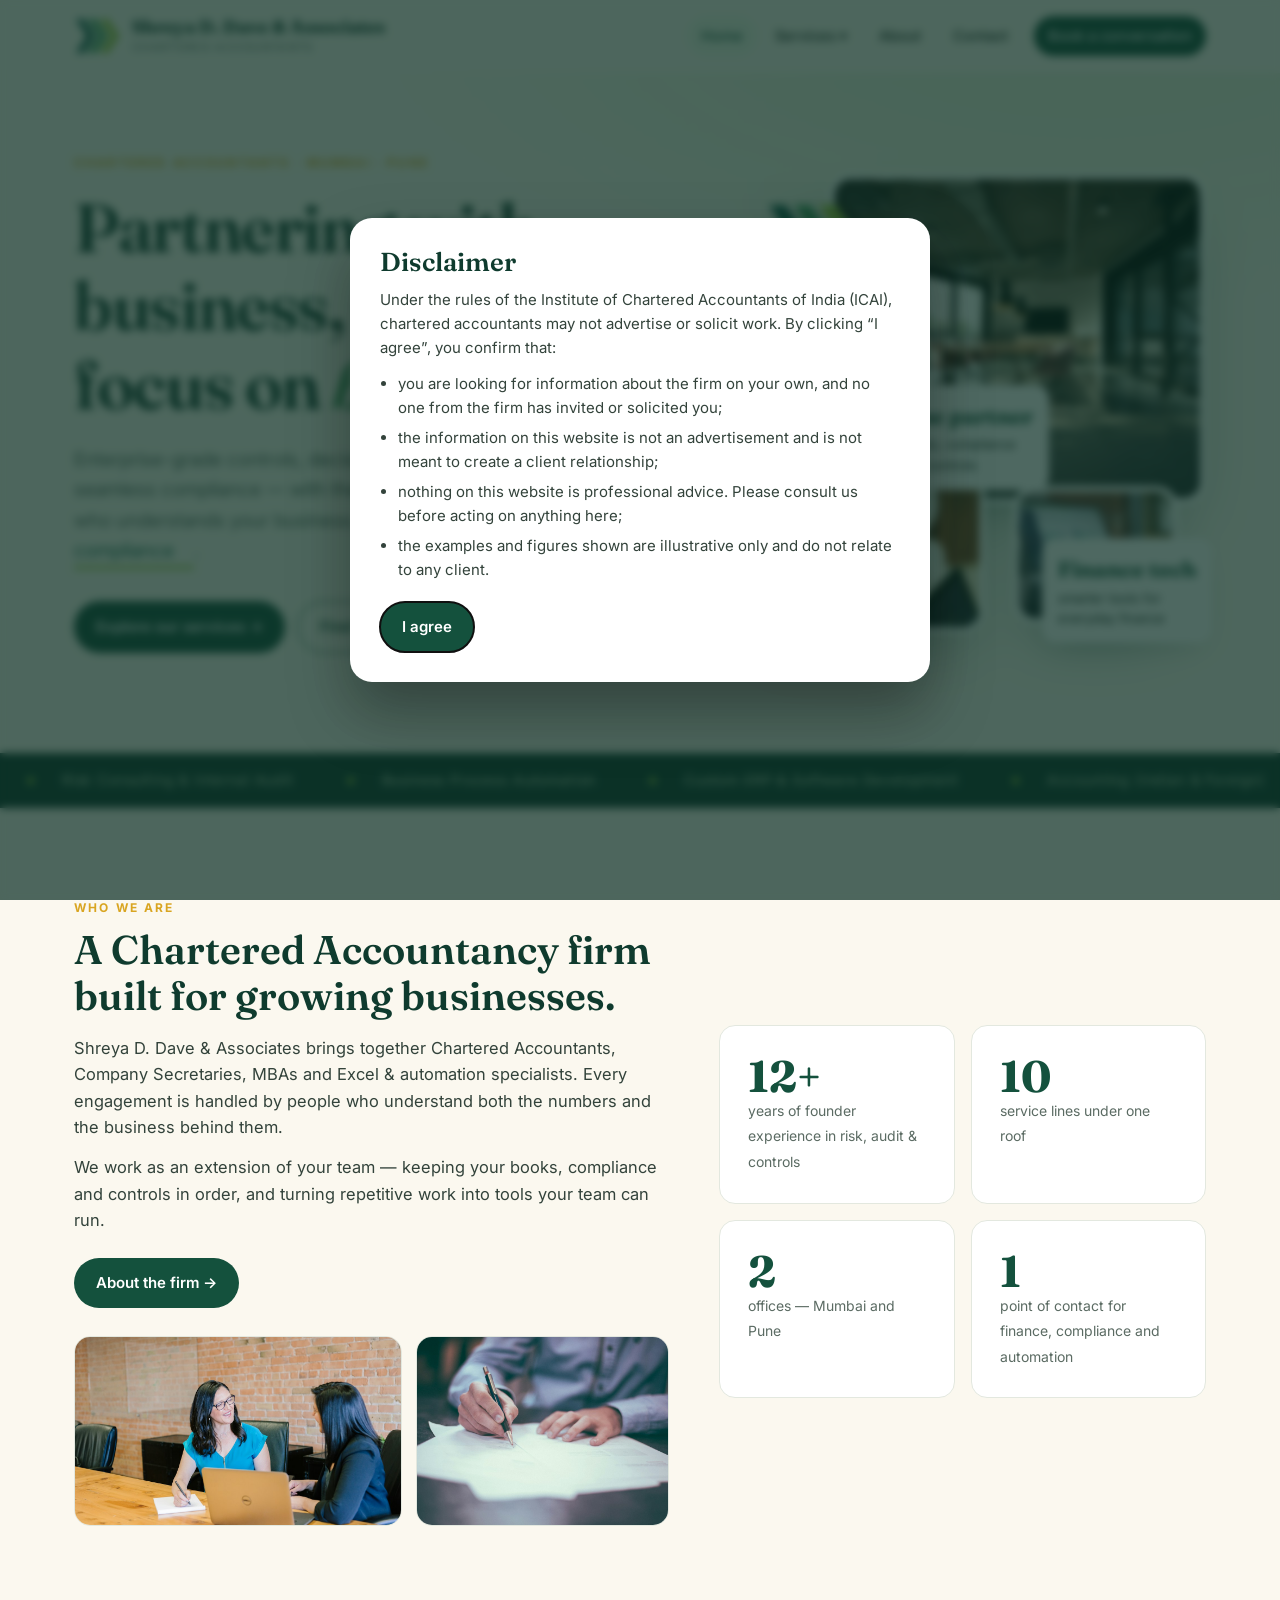
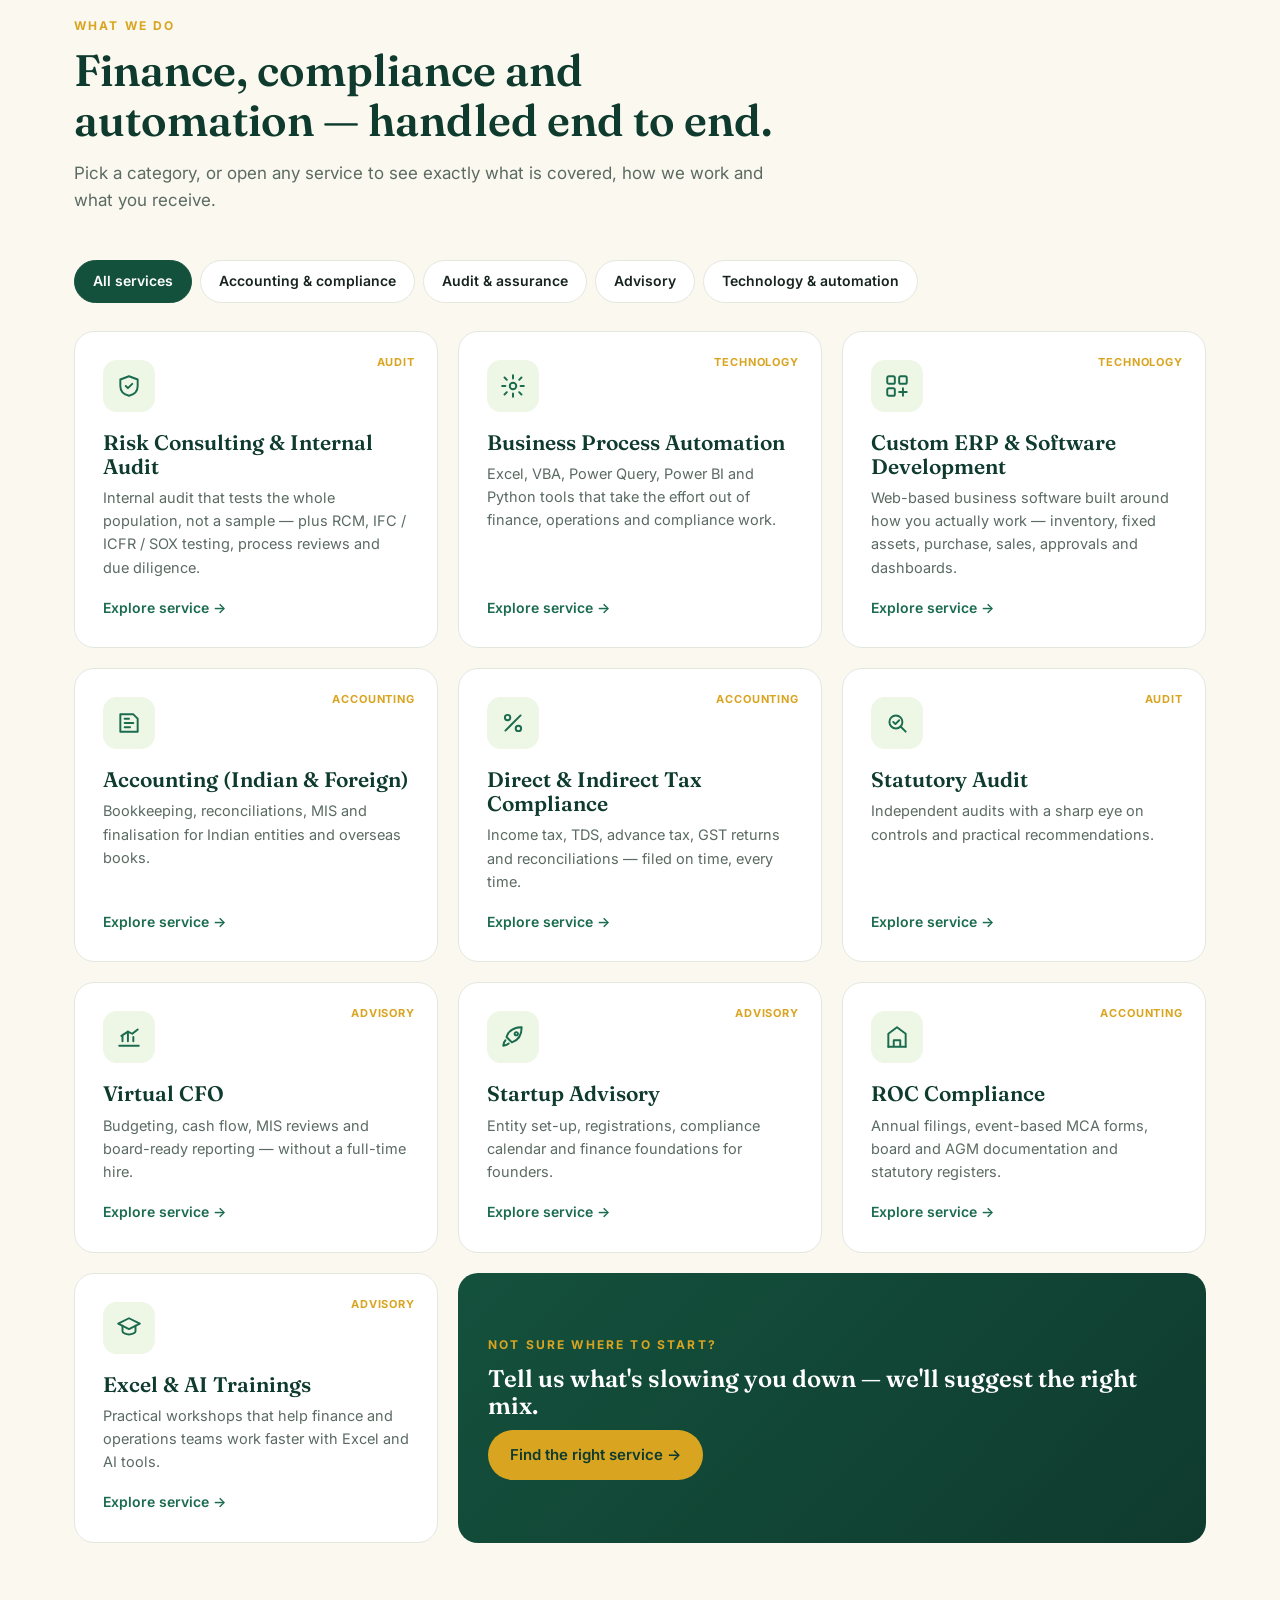
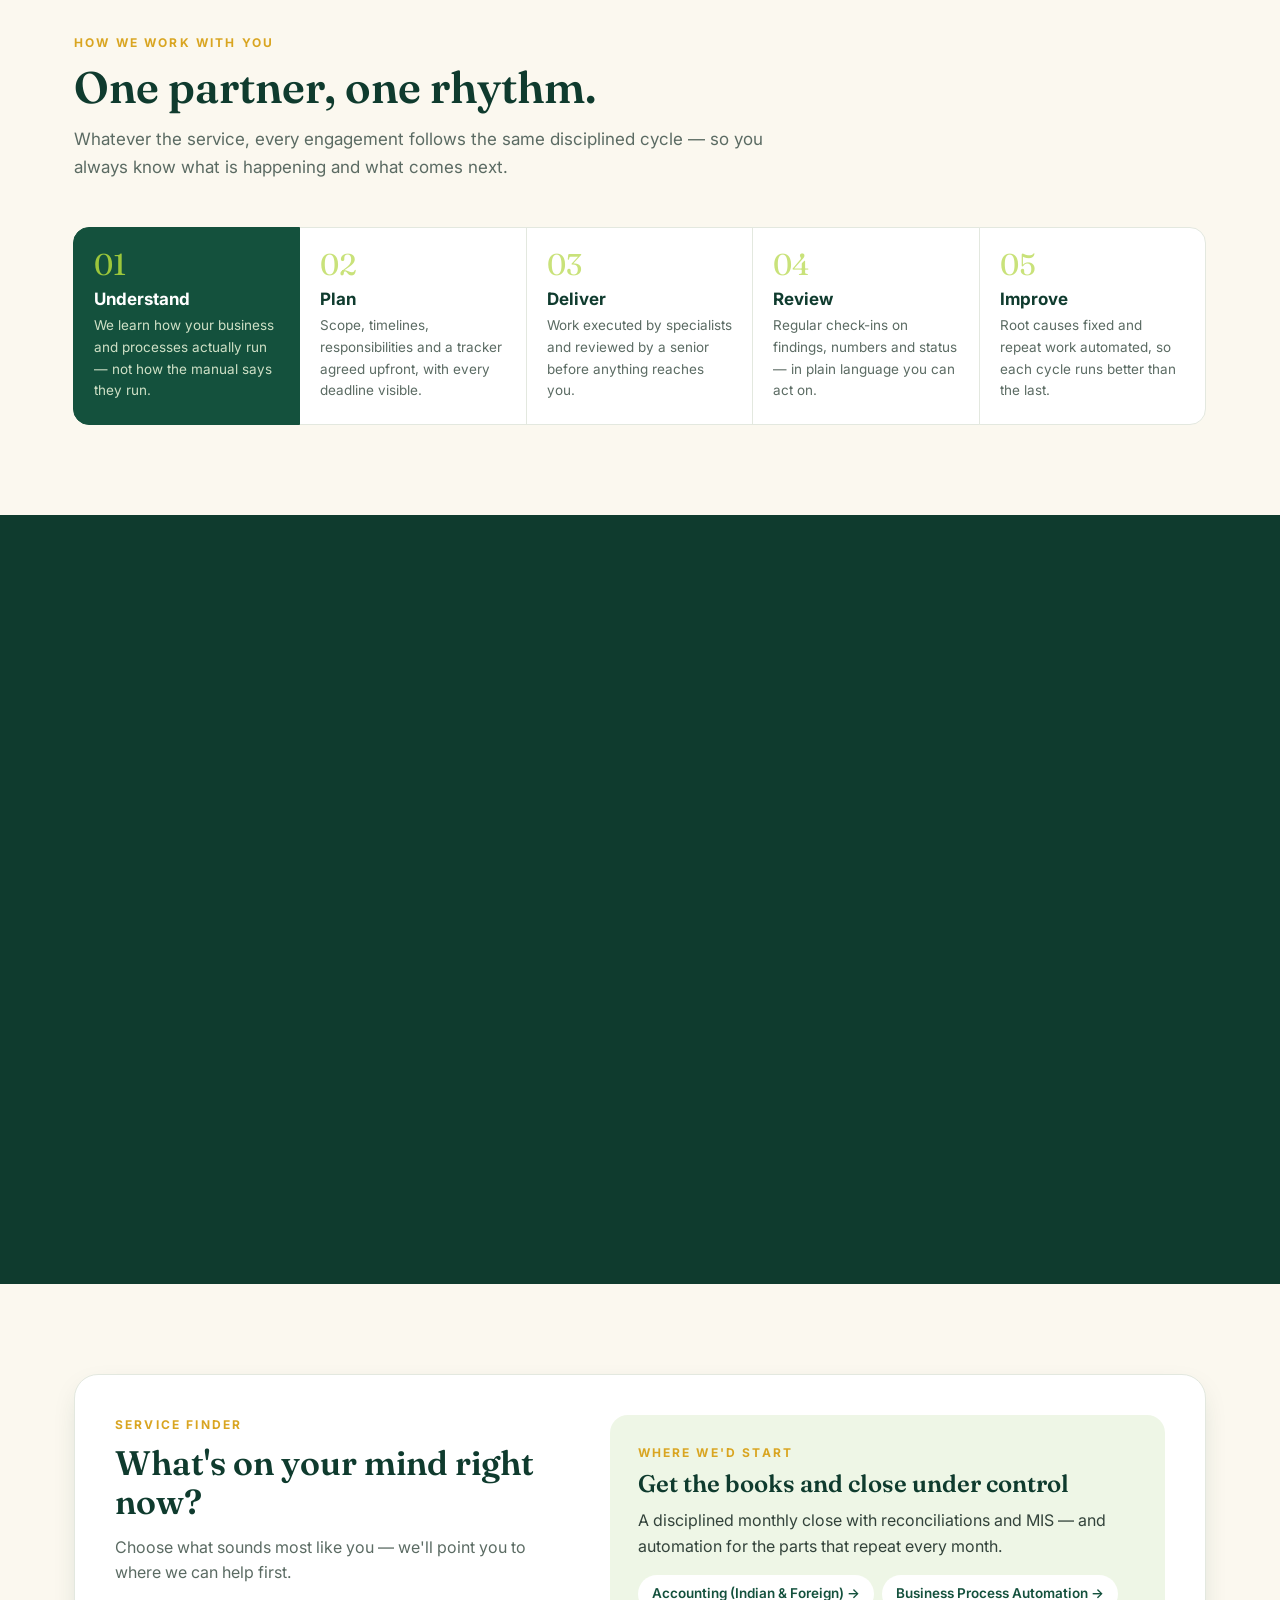
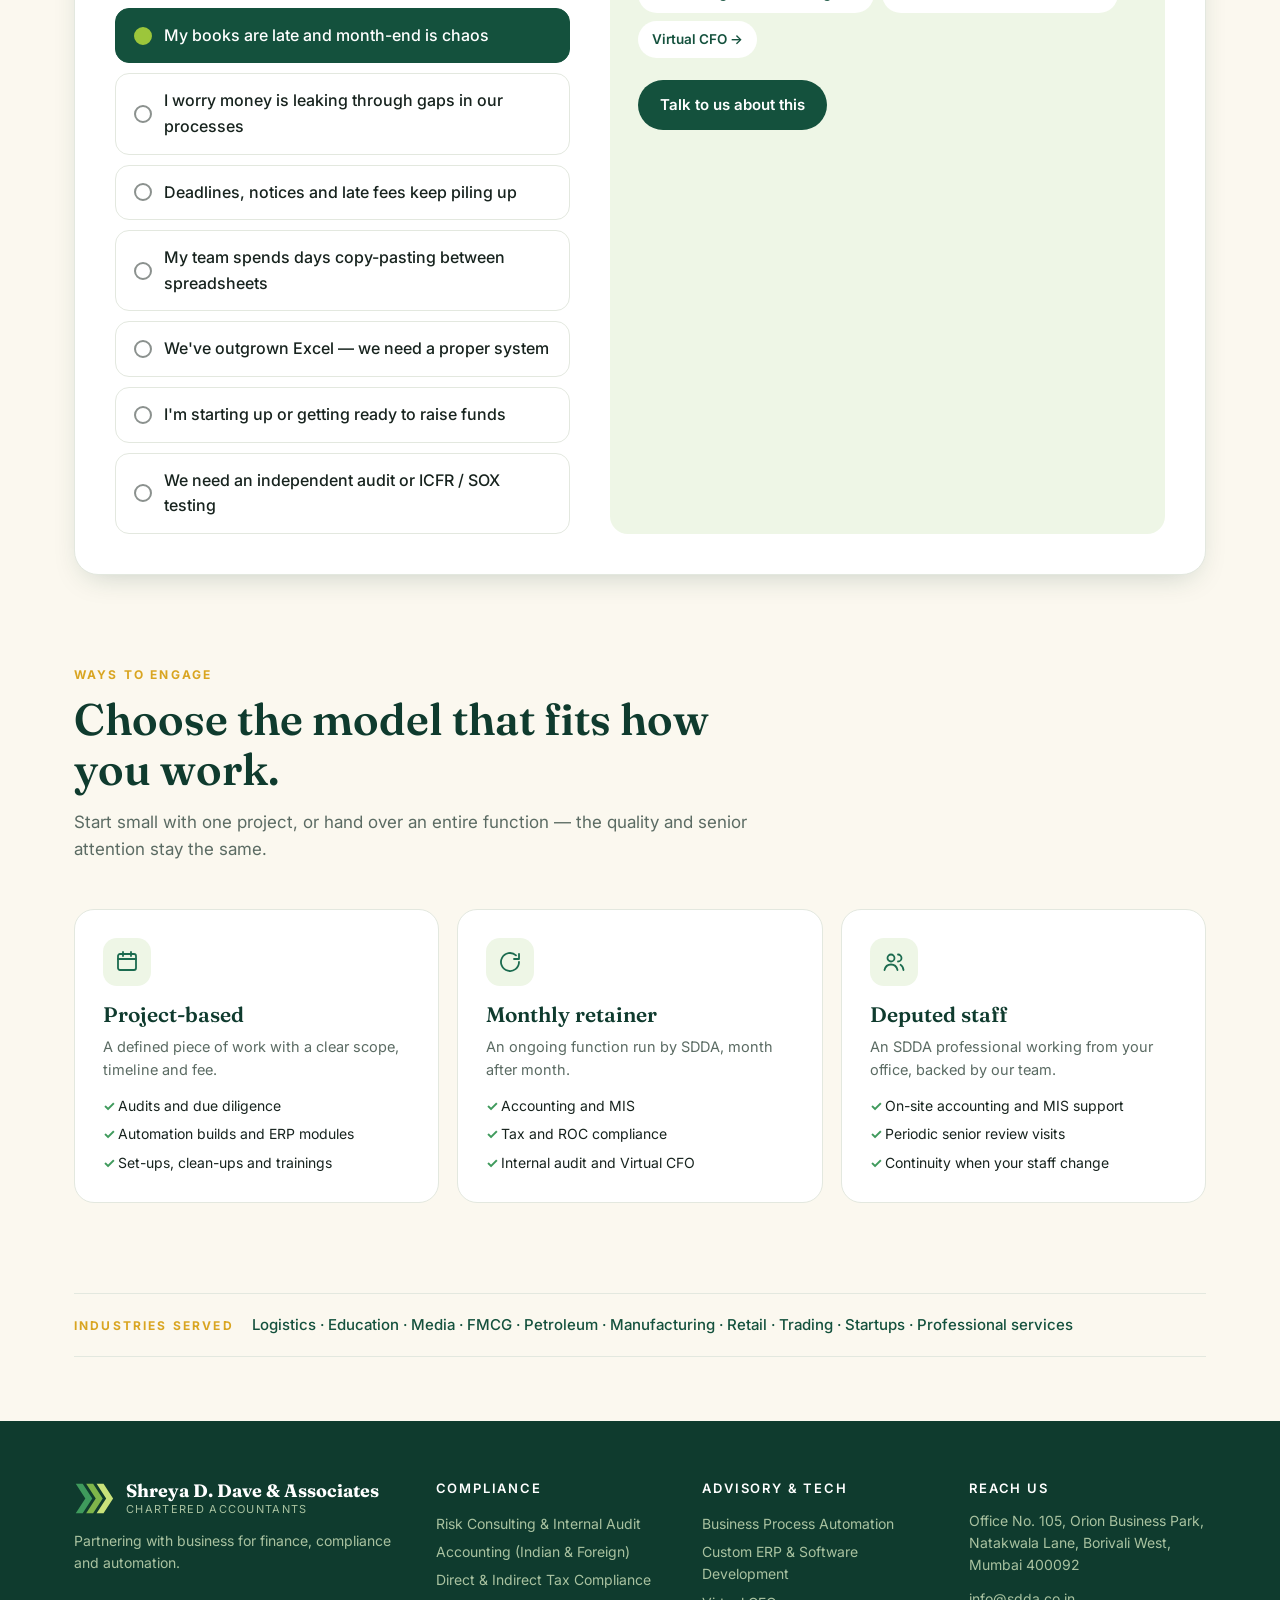
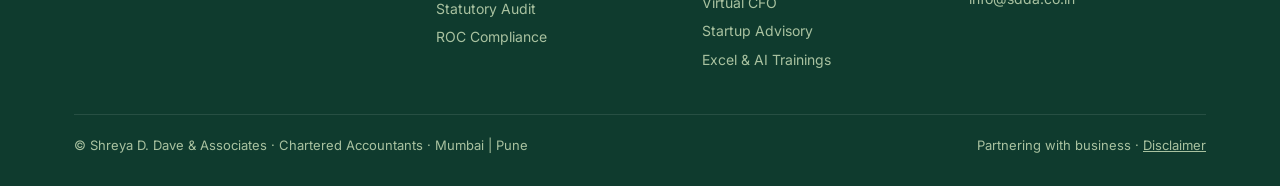
==== commit 6a8c40fa: "Trim founder bio, drop NEW badge and Pune office card - About: remove role line, Deutsche Bank entry" ====
--- a/index.html
+++ b/index.html
@@ -182,13 +182,11 @@
       </div>
       <div class="founder reveal">
         <div class="eyebrow">Founder</div>
-        <h3 style="margin-top:8px">CA & CS Shreya D. Dave</h3>
-        <div class="role">Founder · Chartered Accountant & Company Secretary</div>
-        <p style="font-size:15px">A career of over a decade in internal audit, risk consulting and financial controls, with reviews led across India, Vietnam, Russia and Malaysia.</p>
+        <h3 style="margin:8px 0 12px">CA & CS Shreya D. Dave</h3>
+        <p style="font-size:15px">A career of over a decade in internal audit, risk consulting and financial controls.</p>
         <ul>
           <li>Risk consulting at leading global advisory firms</li>
           <li>In-house risk and controls at a global energy major</li>
-          <li>Financial Controller at Deutsche Bank Group</li>
           <li>Led multi-location, multi-process reviews end to end and mentored the teams that ran them</li>
         </ul>
       </div>
@@ -214,7 +212,6 @@
   <section><div class="wrap contact-grid">
     <div class="cinfo reveal">
       <div><svg viewBox="0 0 24 24" fill="none" stroke="currentColor" stroke-width="2"><path d="M12 21s-7-6.2-7-12a7 7 0 0114 0c0 5.8-7 12-7 12z"/><circle cx="12" cy="9" r="2.5"/></svg><div><b>Mumbai office</b><span>Office No. 105, Orion Business Park, Natakwala Lane, Borivali West, Mumbai 400092</span></div></div>
-      <div><svg viewBox="0 0 24 24" fill="none" stroke="currentColor" stroke-width="2"><path d="M12 21s-7-6.2-7-12a7 7 0 0114 0c0 5.8-7 12-7 12z"/><circle cx="12" cy="9" r="2.5"/></svg><div><b>Pune office</b><span>Serving clients across Pune and Western Maharashtra</span></div></div>
       <div><svg viewBox="0 0 24 24" fill="none" stroke="currentColor" stroke-width="2"><rect x="3" y="5" width="18" height="14" rx="2"/><path d="M3 7l9 6 9-6"/></svg><div><b>Email</b><span><a href="mailto:info@sdda.co.in">info@sdda.co.in</a></span></div></div>
     </div>
     <form id="cform" class="reveal">
--- a/assets/css/site.css
+++ b/assets/css/site.css
@@ -160,8 +160,8 @@
 .tl b{color:var(--g900);font-family:Fraunces,serif;font-size:18px}
 .tl p{color:var(--mute);font-size:14.5px}
 .vm{display:grid;grid-template-columns:1fr 1fr;gap:20px;margin-top:40px}
-.vm div{border-radius:20px;padding:30px;background:#fff;border:1px solid var(--line)}
-.vm div:first-child{background:var(--mint);border-color:transparent}
+.vm>div{border-radius:20px;padding:30px;background:#fff;border:1px solid var(--line)}
+.vm>div:first-child{background:var(--mint);border-color:transparent}
 .vm p{font-family:Fraunces,serif;font-size:19px;color:var(--g800);margin-top:10px;line-height:1.45}
 .team-mix{display:grid;grid-template-columns:repeat(4,1fr);gap:14px;margin-top:22px}
 .team-mix div{background:#fff;border:1px solid var(--line);border-radius:14px;padding:18px;text-align:center;font-weight:600;color:var(--g800);font-size:14px}
